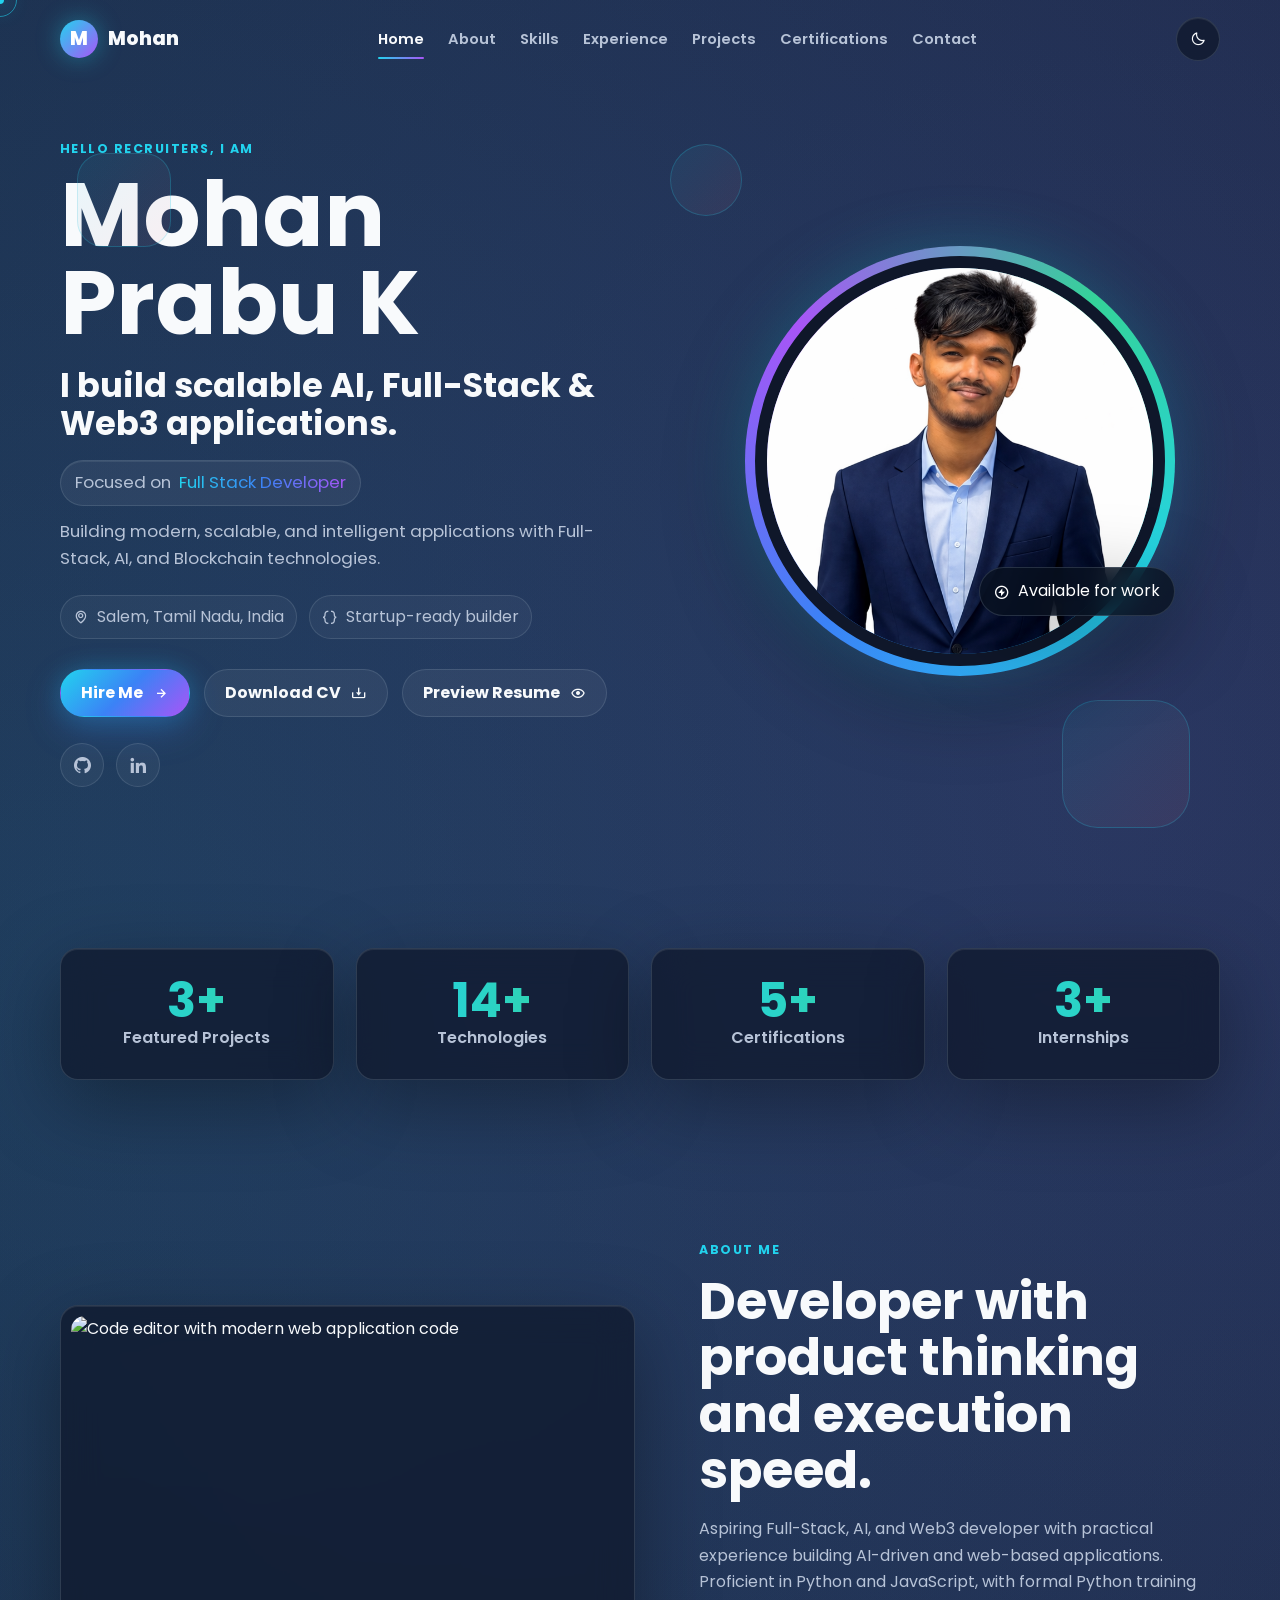
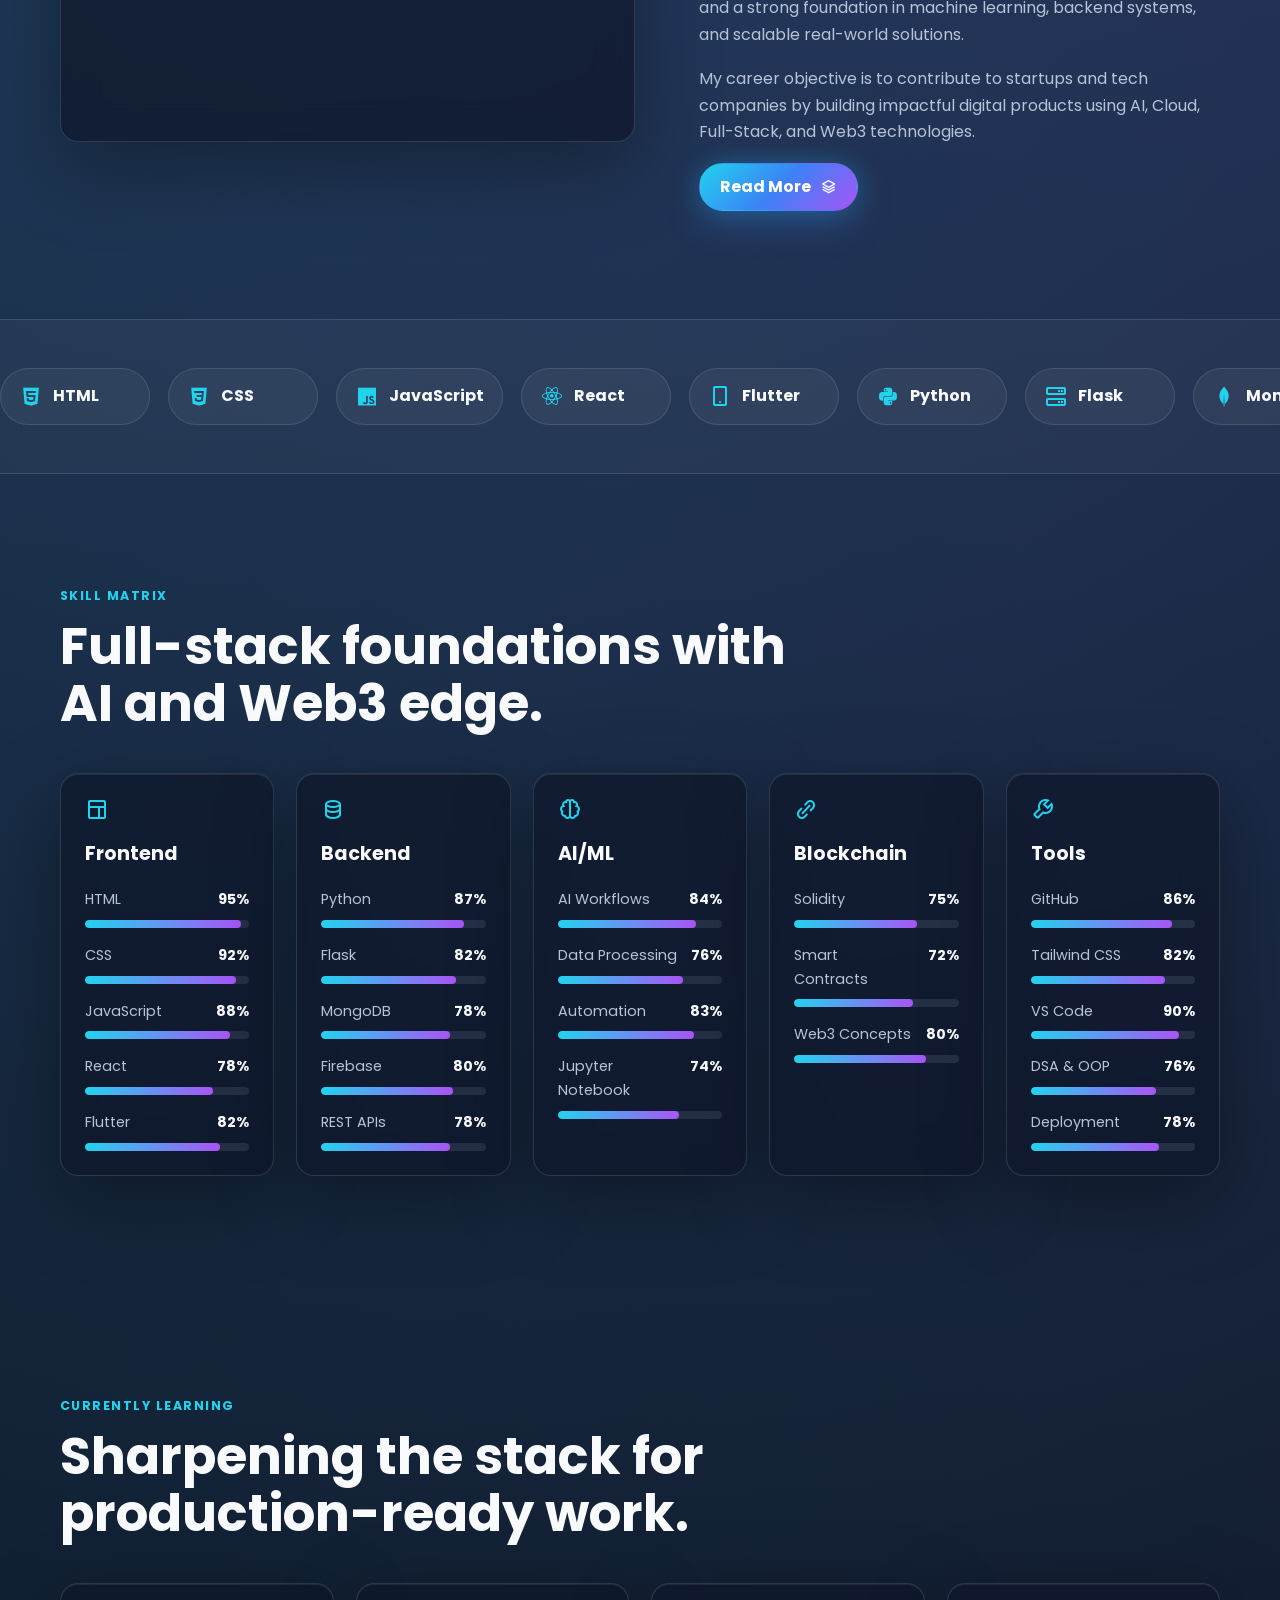
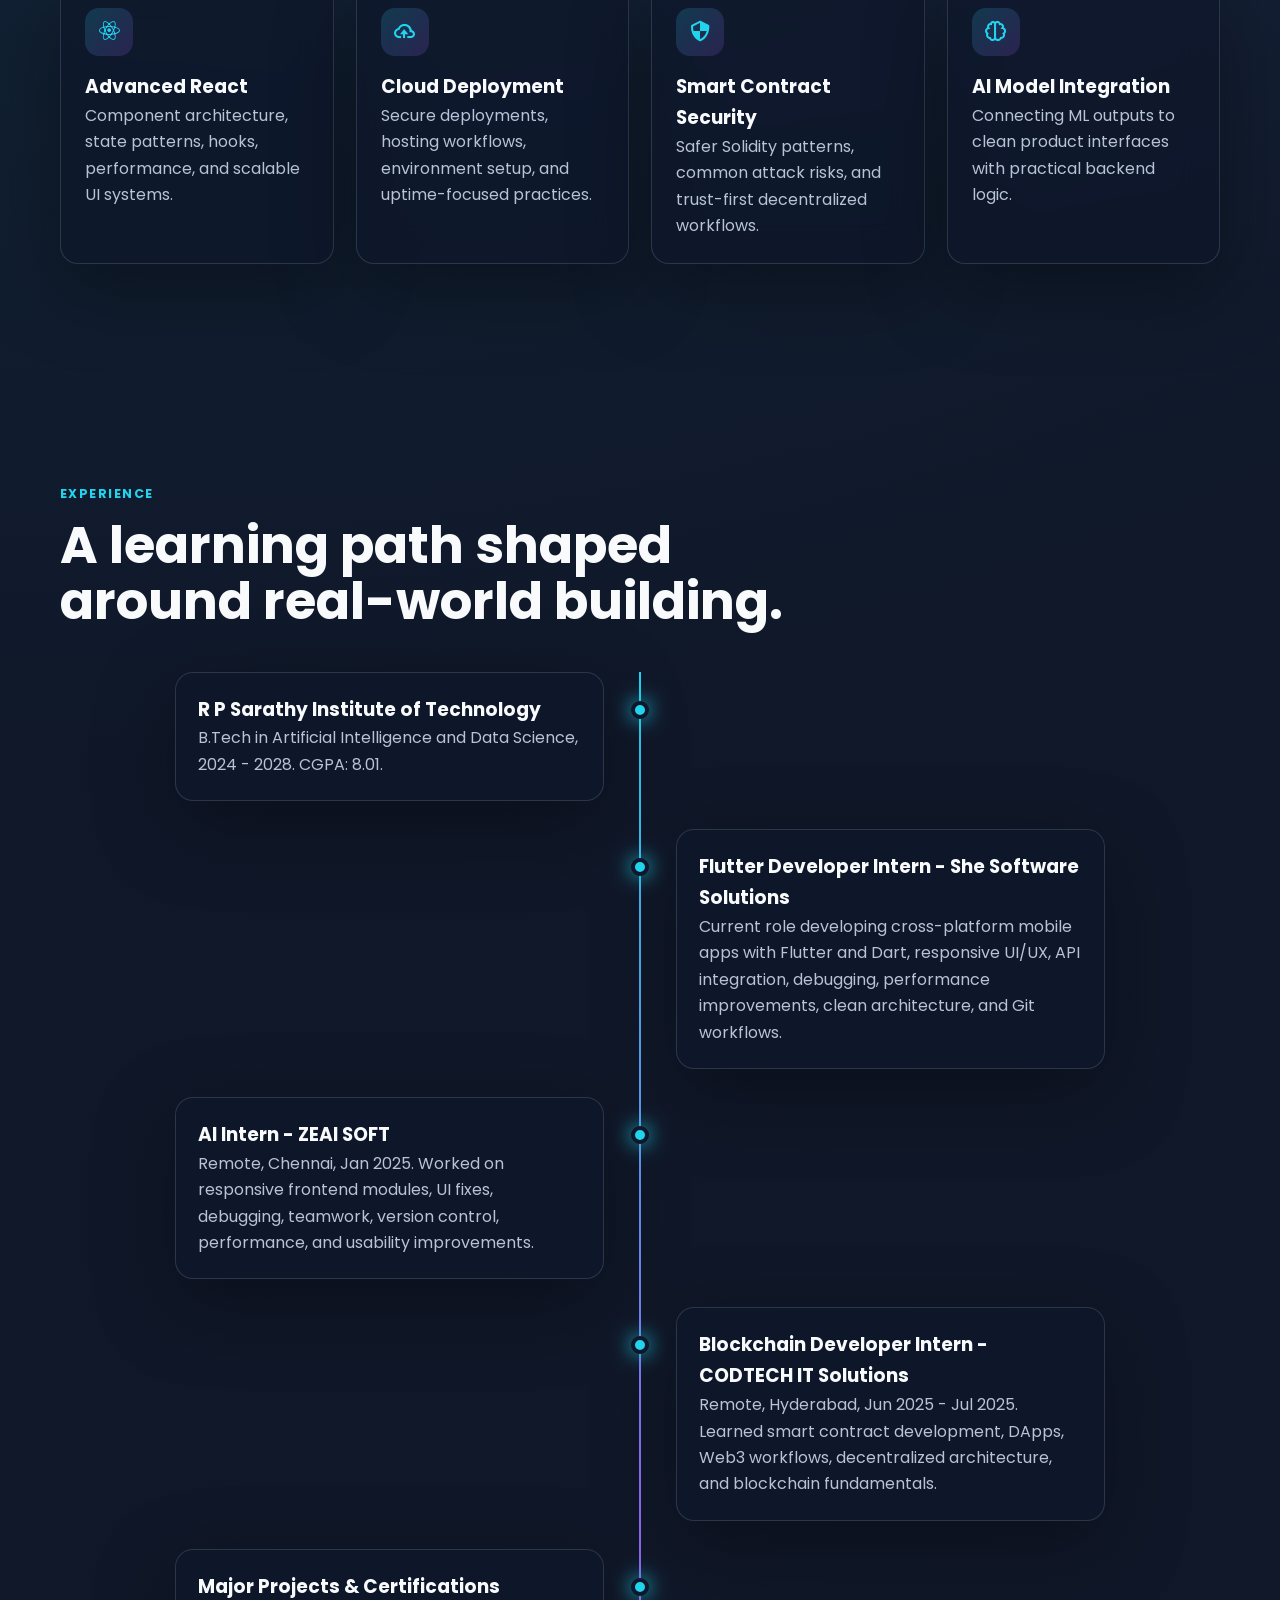
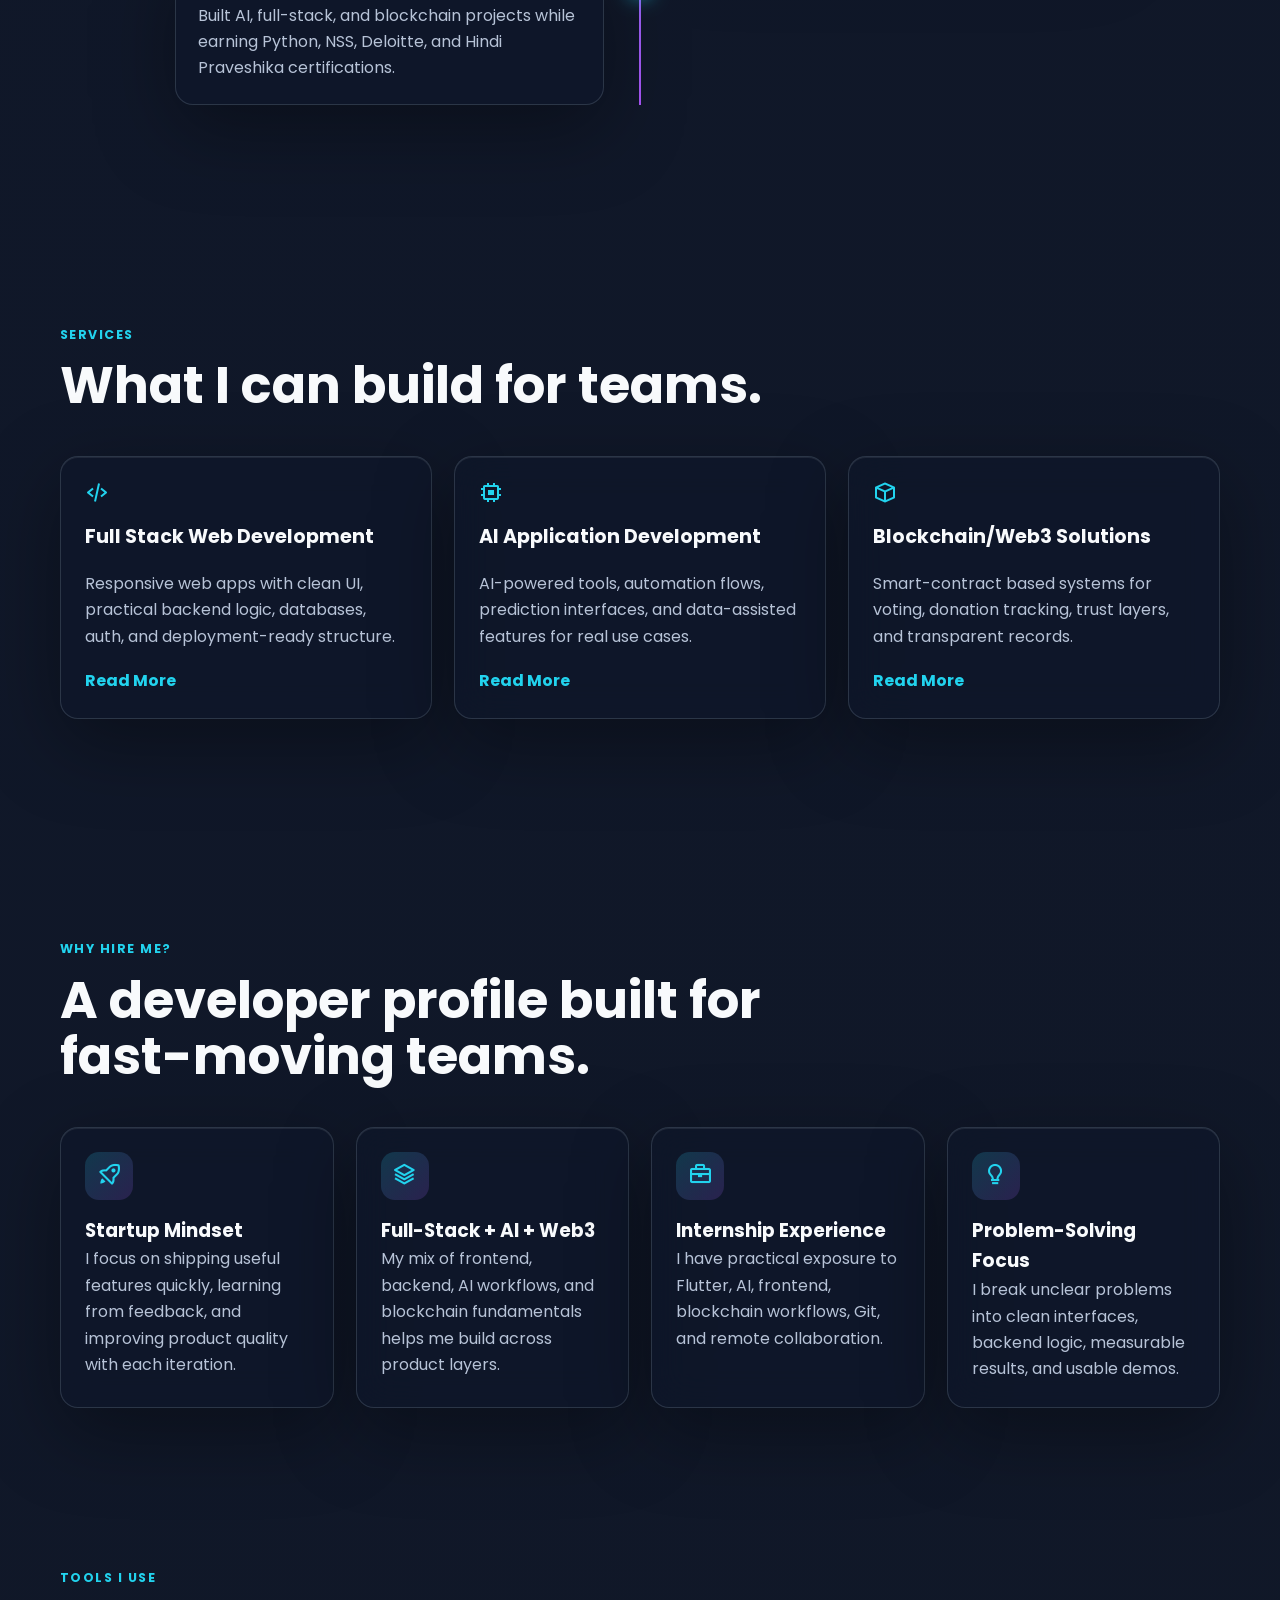
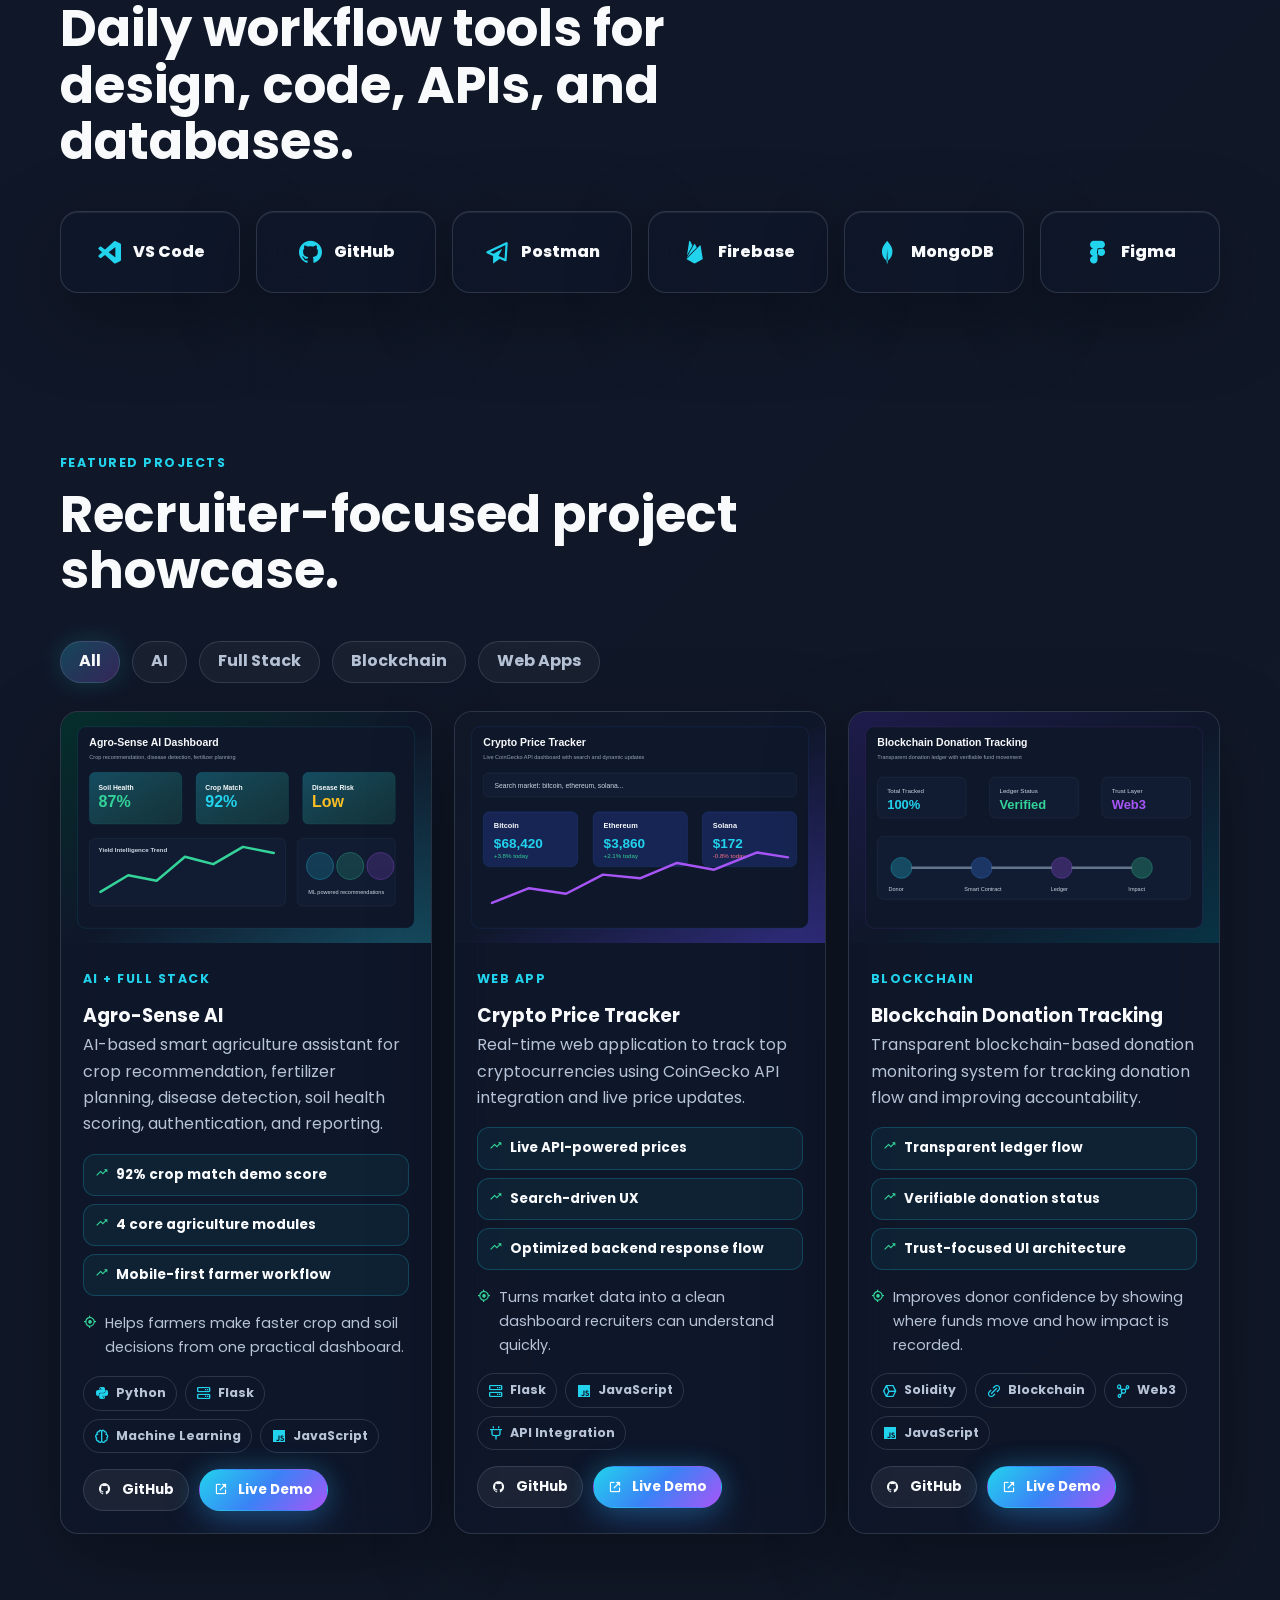
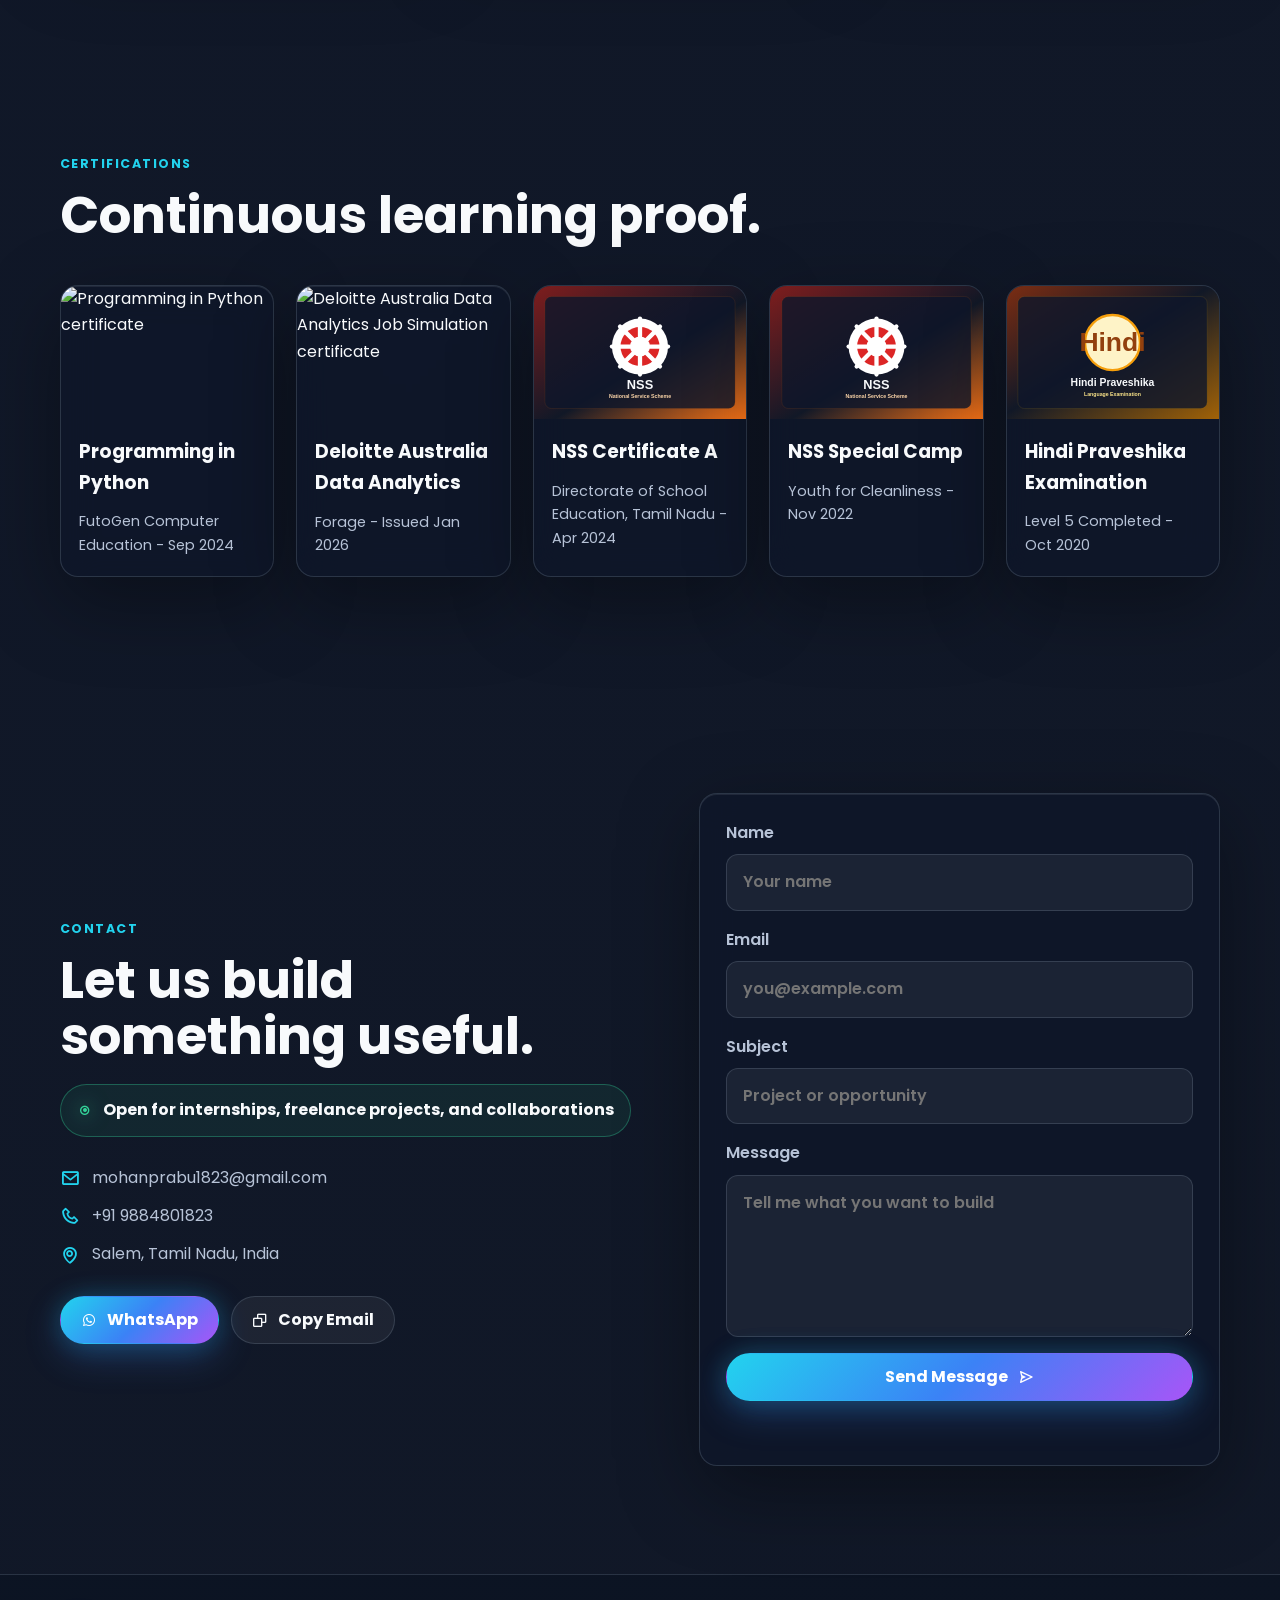
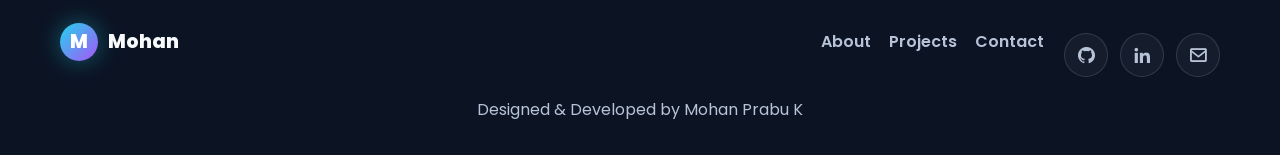
==== index.html @ 88aed7d5 "Initial commit" ====
﻿<!DOCTYPE html>
<html lang="en">
<head>
  <meta charset="UTF-8">
  <meta name="viewport" content="width=device-width, initial-scale=1.0">
  <meta name="description" content="Premium developer portfolio of Mohan Prabu K, a Full Stack, AI, Web3, Cloud and Blockchain developer from Salem, Tamil Nadu, India.">
  <meta name="keywords" content="Mohan Prabu K, Full Stack Developer, AI Developer, Web3 Developer, Blockchain Developer, Portfolio">
  <meta name="author" content="Mohan Prabu K">
  <meta name="theme-color" content="#0f172a">
  <meta property="og:title" content="Mohan Prabu K - Developer Portfolio">
  <meta property="og:description" content="Recruiter-ready portfolio showcasing full-stack, AI, Web3 and cloud projects.">
  <meta property="og:type" content="website">
  <meta property="og:image" content="https://images.unsplash.com/photo-1517694712202-14dd9538aa97?auto=format&fit=crop&w=1200&q=80">
  <title>Mohan Prabu K | Full Stack, AI & Web3 Developer</title>

  <link rel="preconnect" href="https://fonts.googleapis.com">
  <link rel="preconnect" href="https://fonts.gstatic.com" crossorigin>
  <link href="https://fonts.googleapis.com/css2?family=Poppins:wght@300;400;500;600;700;800&display=swap" rel="stylesheet">
  <link href="https://unpkg.com/boxicons@2.1.4/css/boxicons.min.css" rel="stylesheet">
  <link rel="stylesheet" href="style.css">
</head>
<body>
  <div class="scroll-progress" id="scrollProgress"></div>
  <div class="cursor-dot" aria-hidden="true"></div>
  <div class="cursor-ring" aria-hidden="true"></div>

  <div class="loader" id="loader" role="status" aria-live="polite">
    <div class="loader__orb">
      <span>MP</span>
    </div>
    <p class="loader__name">Mohan Prabu K</p>
    <div class="loader__bar"><span id="loaderBar"></span></div>
    <strong id="loaderPercent">0%</strong>
  </div>

  <div id="particles-js" aria-hidden="true"></div>

  <header class="header" id="header">
    <nav class="nav container" aria-label="Main navigation">
      <a href="#home" class="logo" aria-label="Mohan Prabu K home">
        <span>M</span>Mohan
      </a>
      <div class="nav__menu" id="navMenu">
        <a href="#home" class="nav__link active">Home</a>
        <a href="#about" class="nav__link">About</a>
        <a href="#skills" class="nav__link">Skills</a>
        <a href="#experience" class="nav__link">Experience</a>
        <a href="#projects" class="nav__link">Projects</a>
        <a href="#certifications" class="nav__link">Certifications</a>
        <a href="#contact" class="nav__link">Contact</a>
      </div>
      <div class="nav__actions">
        <button class="icon-btn" id="themeToggle" aria-label="Toggle light mode"><i class="bx bx-moon"></i></button>
        <button class="icon-btn nav__toggle" id="navToggle" aria-label="Open menu"><i class="bx bx-menu-alt-right"></i></button>
      </div>
    </nav>
  </header>

  <main>
    <section class="hero section" id="home">
      <div class="floating-shape shape-one"></div>
      <div class="floating-shape shape-two"></div>
      <div class="floating-shape shape-three"></div>
      <div class="container hero__grid">
        <div class="hero__content reveal-left">
          <span class="eyebrow">Hello recruiters, I am</span>
          <h1>Mohan Prabu K</h1>
          <h2 class="hero__headline">I build scalable AI, Full-Stack & Web3 applications.</h2>
          <p class="hero__role">Focused on <span class="typed-text"></span></p>
          <p>
            Building modern, scalable, and intelligent applications with
            Full-Stack, AI, and Blockchain technologies.
          </p>
          <div class="hero__meta">
            <span><i class="bx bx-map"></i>Salem, Tamil Nadu, India</span>
            <span><i class="bx bx-code-curly"></i>Startup-ready builder</span>
          </div>
          <div class="hero__buttons">
            <a href="#contact" class="btn btn--primary">Hire Me <i class="bx bx-right-arrow-alt"></i></a>
            <button class="btn btn--ghost" id="openDownloadOptions" type="button">Download CV <i class="bx bx-download"></i></button>
            <button class="btn btn--ghost" id="openResumePreview" type="button">Preview Resume <i class="bx bx-show"></i></button>
          </div>
          <div class="socials" aria-label="Social links">
            <a href="https://github.com/MohanPrabu018-K" target="_blank" rel="noreferrer" aria-label="GitHub"><i class="bx bxl-github"></i></a>
            <a href="https://www.linkedin.com/in/mohan-prabu-061739325" target="_blank" rel="noreferrer" aria-label="LinkedIn"><i class="bx bxl-linkedin"></i></a>
          </div>
        </div>
        <div class="hero__visual reveal-right">
          <div class="profile-card" data-tilt data-tilt-max="8">
            <img src="assets/images/mohan-professional-photo.png" alt="Mohan Prabu K professional profile photo" loading="eager">
            <div class="profile-card__badge"><i class="bx bx-bolt-circle"></i> Available for work</div>
          </div>
        </div>
      </div>
    </section>

    <section class="stats section-sm" aria-label="Portfolio statistics">
      <div class="container stats__grid">
        <article class="stat-card" data-tilt><strong data-count="3">0</strong><span>Featured Projects</span></article>
        <article class="stat-card" data-tilt><strong data-count="14">0</strong><span>Technologies</span></article>
        <article class="stat-card" data-tilt><strong data-count="5">0</strong><span>Certifications</span></article>
        <article class="stat-card" data-tilt><strong data-count="3">0</strong><span>Internships</span></article>
      </div>
    </section>

    <section class="about section" id="about">
      <div class="container split">
        <div class="about__image reveal-left">
          <img src="https://images.unsplash.com/photo-1555066931-4365d14bab8c?auto=format&fit=crop&w=900&q=80" alt="Code editor with modern web application code" loading="lazy">
        </div>
        <div class="section-copy reveal-right">
          <span class="eyebrow">About Me</span>
          <h2 class="section-title">Developer with product thinking and execution speed.</h2>
          <p>
            Aspiring Full-Stack, AI, and Web3 developer with practical experience
            building AI-driven and web-based applications. Proficient in Python and
            JavaScript, with formal Python training and a strong foundation in machine
            learning, backend systems, and scalable real-world solutions.
          </p>
          <p>
            My career objective is to contribute to startups and tech companies by
            building impactful digital products using AI, Cloud, Full-Stack, and Web3
            technologies.
          </p>
          <a href="#projects" class="btn btn--primary">Read More <i class="bx bx-layer"></i></a>
        </div>
      </div>
    </section>

    <section class="marquee section-sm" aria-label="Technology stack">
      <div class="marquee__track">
        <span><i class="bx bxl-html5"></i>HTML</span>
        <span><i class="bx bxl-css3"></i>CSS</span>
        <span><i class="bx bxl-javascript"></i>JavaScript</span>
        <span><i class="bx bxl-react"></i>React</span>
        <span><i class="bx bx-mobile-alt"></i>Flutter</span>
        <span><i class="bx bxl-python"></i>Python</span>
        <span><i class="bx bx-server"></i>Flask</span>
        <span><i class="bx bxl-mongodb"></i>MongoDB</span>
        <span><i class="bx bxl-firebase"></i>Firebase</span>
        <span><i class="bx bx-cube-alt"></i>Solidity</span>
        <span><i class="bx bx-data"></i>SQL</span>
        <span><i class="bx bxl-git"></i>Git</span>
        <span><i class="bx bxl-github"></i>GitHub</span>
      </div>
    </section>

    <section class="skills section" id="skills">
      <div class="container">
        <div class="section-head reveal-up">
          <span class="eyebrow">Skill Matrix</span>
          <h2 class="section-title">Full-stack foundations with AI and Web3 edge.</h2>
        </div>
        <div class="skills__grid">
          <article class="skill-card reveal-up" data-tilt>
            <i class="bx bx-layout"></i><h3>Frontend</h3>
            <div class="skill"><span>HTML</span><b>95%</b><div><em data-width="95"></em></div></div>
            <div class="skill"><span>CSS</span><b>92%</b><div><em data-width="92"></em></div></div>
            <div class="skill"><span>JavaScript</span><b>88%</b><div><em data-width="88"></em></div></div>
            <div class="skill"><span>React</span><b>78%</b><div><em data-width="78"></em></div></div>
            <div class="skill"><span>Flutter</span><b>82%</b><div><em data-width="82"></em></div></div>
          </article>
          <article class="skill-card reveal-up" data-tilt>
            <i class="bx bx-data"></i><h3>Backend</h3>
            <div class="skill"><span>Python</span><b>87%</b><div><em data-width="87"></em></div></div>
            <div class="skill"><span>Flask</span><b>82%</b><div><em data-width="82"></em></div></div>
            <div class="skill"><span>MongoDB</span><b>78%</b><div><em data-width="78"></em></div></div>
            <div class="skill"><span>Firebase</span><b>80%</b><div><em data-width="80"></em></div></div>
            <div class="skill"><span>REST APIs</span><b>78%</b><div><em data-width="78"></em></div></div>
          </article>
          <article class="skill-card reveal-up" data-tilt>
            <i class="bx bx-brain"></i><h3>AI/ML</h3>
            <div class="skill"><span>AI Workflows</span><b>84%</b><div><em data-width="84"></em></div></div>
            <div class="skill"><span>Data Processing</span><b>76%</b><div><em data-width="76"></em></div></div>
            <div class="skill"><span>Automation</span><b>83%</b><div><em data-width="83"></em></div></div>
            <div class="skill"><span>Jupyter Notebook</span><b>74%</b><div><em data-width="74"></em></div></div>
          </article>
          <article class="skill-card reveal-up" data-tilt>
            <i class="bx bx-link-alt"></i><h3>Blockchain</h3>
            <div class="skill"><span>Solidity</span><b>75%</b><div><em data-width="75"></em></div></div>
            <div class="skill"><span>Smart Contracts</span><b>72%</b><div><em data-width="72"></em></div></div>
            <div class="skill"><span>Web3 Concepts</span><b>80%</b><div><em data-width="80"></em></div></div>
          </article>
          <article class="skill-card reveal-up" data-tilt>
            <i class="bx bx-wrench"></i><h3>Tools</h3>
            <div class="skill"><span>GitHub</span><b>86%</b><div><em data-width="86"></em></div></div>
            <div class="skill"><span>Tailwind CSS</span><b>82%</b><div><em data-width="82"></em></div></div>
            <div class="skill"><span>VS Code</span><b>90%</b><div><em data-width="90"></em></div></div>
            <div class="skill"><span>DSA & OOP</span><b>76%</b><div><em data-width="76"></em></div></div>
            <div class="skill"><span>Deployment</span><b>78%</b><div><em data-width="78"></em></div></div>
          </article>
        </div>
      </div>
    </section>

    <section class="learning section">
      <div class="container">
        <div class="section-head reveal-up">
          <span class="eyebrow">Currently Learning</span>
          <h2 class="section-title">Sharpening the stack for production-ready work.</h2>
        </div>
        <div class="cards-grid four">
          <article class="focus-card reveal-up" data-tilt><i class="bx bxl-react"></i><h3>Advanced React</h3><p>Component architecture, state patterns, hooks, performance, and scalable UI systems.</p></article>
          <article class="focus-card reveal-up" data-tilt><i class="bx bx-cloud-upload"></i><h3>Cloud Deployment</h3><p>Secure deployments, hosting workflows, environment setup, and uptime-focused practices.</p></article>
          <article class="focus-card reveal-up" data-tilt><i class="bx bx-shield-quarter"></i><h3>Smart Contract Security</h3><p>Safer Solidity patterns, common attack risks, and trust-first decentralized workflows.</p></article>
          <article class="focus-card reveal-up" data-tilt><i class="bx bx-brain"></i><h3>AI Model Integration</h3><p>Connecting ML outputs to clean product interfaces with practical backend logic.</p></article>
        </div>
      </div>
    </section>

    <section class="timeline section" id="experience">
      <div class="container">
        <div class="section-head reveal-up">
          <span class="eyebrow">Experience</span>
          <h2 class="section-title">A learning path shaped around real-world building.</h2>
        </div>
        <div class="timeline__list">
          <article class="timeline__item reveal-left"><span></span><h3>R P Sarathy Institute of Technology</h3><p>B.Tech in Artificial Intelligence and Data Science, 2024 - 2028. CGPA: 8.01.</p></article>
          <article class="timeline__item reveal-right"><span></span><h3>Flutter Developer Intern - She Software Solutions</h3><p>Current role developing cross-platform mobile apps with Flutter and Dart, responsive UI/UX, API integration, debugging, performance improvements, clean architecture, and Git workflows.</p></article>
          <article class="timeline__item reveal-left"><span></span><h3>AI Intern - ZEAI SOFT</h3><p>Remote, Chennai, Jan 2025. Worked on responsive frontend modules, UI fixes, debugging, teamwork, version control, performance, and usability improvements.</p></article>
          <article class="timeline__item reveal-right"><span></span><h3>Blockchain Developer Intern - CODTECH IT Solutions</h3><p>Remote, Hyderabad, Jun 2025 - Jul 2025. Learned smart contract development, DApps, Web3 workflows, decentralized architecture, and blockchain fundamentals.</p></article>
          <article class="timeline__item reveal-left"><span></span><h3>Major Projects & Certifications</h3><p>Built AI, full-stack, and blockchain projects while earning Python, NSS, Deloitte, and Hindi Praveshika certifications.</p></article>
        </div>
      </div>
    </section>

    <section class="services section">
      <div class="container">
        <div class="section-head reveal-up">
          <span class="eyebrow">Services</span>
          <h2 class="section-title">What I can build for teams.</h2>
        </div>
        <div class="cards-grid three">
          <article class="service-card reveal-up" data-tilt><i class="bx bx-code-alt"></i><h3>Full Stack Web Development</h3><p>Responsive web apps with clean UI, practical backend logic, databases, auth, and deployment-ready structure.</p><a href="#contact">Read More</a></article>
          <article class="service-card reveal-up" data-tilt><i class="bx bx-chip"></i><h3>AI Application Development</h3><p>AI-powered tools, automation flows, prediction interfaces, and data-assisted features for real use cases.</p><a href="#contact">Read More</a></article>
          <article class="service-card reveal-up" data-tilt><i class="bx bx-cube"></i><h3>Blockchain/Web3 Solutions</h3><p>Smart-contract based systems for voting, donation tracking, trust layers, and transparent records.</p><a href="#contact">Read More</a></article>
        </div>
      </div>
    </section>

    <section class="why-hire section">
      <div class="container">
        <div class="section-head reveal-up">
          <span class="eyebrow">Why Hire Me?</span>
          <h2 class="section-title">A developer profile built for fast-moving teams.</h2>
        </div>
        <div class="hire-grid">
          <article class="hire-card reveal-up" data-tilt><i class="bx bx-rocket"></i><h3>Startup Mindset</h3><p>I focus on shipping useful features quickly, learning from feedback, and improving product quality with each iteration.</p></article>
          <article class="hire-card reveal-up" data-tilt><i class="bx bx-layer"></i><h3>Full-Stack + AI + Web3</h3><p>My mix of frontend, backend, AI workflows, and blockchain fundamentals helps me build across product layers.</p></article>
          <article class="hire-card reveal-up" data-tilt><i class="bx bx-briefcase"></i><h3>Internship Experience</h3><p>I have practical exposure to Flutter, AI, frontend, blockchain workflows, Git, and remote collaboration.</p></article>
          <article class="hire-card reveal-up" data-tilt><i class="bx bx-bulb"></i><h3>Problem-Solving Focus</h3><p>I break unclear problems into clean interfaces, backend logic, measurable results, and usable demos.</p></article>
        </div>
      </div>
    </section>

    <section class="tools section-sm">
      <div class="container">
        <div class="section-head reveal-up">
          <span class="eyebrow">Tools I Use</span>
          <h2 class="section-title">Daily workflow tools for design, code, APIs, and databases.</h2>
        </div>
        <div class="tools-grid">
          <article class="tool-pill reveal-up"><i class="bx bxl-visual-studio"></i><span>VS Code</span></article>
          <article class="tool-pill reveal-up"><i class="bx bxl-github"></i><span>GitHub</span></article>
          <article class="tool-pill reveal-up"><i class="bx bx-paper-plane"></i><span>Postman</span></article>
          <article class="tool-pill reveal-up"><i class="bx bxl-firebase"></i><span>Firebase</span></article>
          <article class="tool-pill reveal-up"><i class="bx bxl-mongodb"></i><span>MongoDB</span></article>
          <article class="tool-pill reveal-up"><i class="bx bxl-figma"></i><span>Figma</span></article>
        </div>
      </div>
    </section>

    <section class="projects section" id="projects">
      <div class="container">
        <div class="section-head reveal-up">
          <span class="eyebrow">Featured Projects</span>
          <h2 class="section-title">Recruiter-focused project showcase.</h2>
        </div>
        <div class="filter-bar reveal-up" role="tablist" aria-label="Project filters">
          <button class="filter-btn active" data-filter="all">All</button>
          <button class="filter-btn" data-filter="ai">AI</button>
          <button class="filter-btn" data-filter="fullstack">Full Stack</button>
          <button class="filter-btn" data-filter="blockchain">Blockchain</button>
          <button class="filter-btn" data-filter="webapp">Web Apps</button>
        </div>
        <div class="projects__grid" id="projectGrid"></div>
      </div>
    </section>

    <section class="certifications section" id="certifications">
      <div class="container">
        <div class="section-head reveal-up">
          <span class="eyebrow">Certifications</span>
          <h2 class="section-title">Continuous learning proof.</h2>
        </div>
        <div class="cards-grid certificates">
          <article class="cert-card reveal-up"><img src="https://images.unsplash.com/photo-1434030216411-0b793f4b4173?auto=format&fit=crop&w=700&q=80" alt="Programming in Python certificate" loading="lazy"><h3>Programming in Python</h3><p>FutoGen Computer Education - Sep 2024</p></article>
          <article class="cert-card reveal-up"><img src="https://images.unsplash.com/photo-1516321318423-f06f85e504b3?auto=format&fit=crop&w=700&q=80" alt="Deloitte Australia Data Analytics Job Simulation certificate" loading="lazy"><h3>Deloitte Australia Data Analytics</h3><p>Forage - Issued Jan 2026</p></article>
          <article class="cert-card reveal-up"><img src="assets/images/nss-logo.svg" alt="NSS logo for Certificate A" loading="lazy"><h3>NSS Certificate A</h3><p>Directorate of School Education, Tamil Nadu - Apr 2024</p></article>
          <article class="cert-card reveal-up"><img src="assets/images/nss-logo.svg" alt="NSS logo for Special Camp certificate" loading="lazy"><h3>NSS Special Camp</h3><p>Youth for Cleanliness - Nov 2022</p></article>
          <article class="cert-card reveal-up"><img src="assets/images/hindi-exam-logo.svg" alt="Hindi Praveshika examination logo" loading="lazy"><h3>Hindi Praveshika Examination</h3><p>Level 5 Completed - Oct 2020</p></article>
        </div>
      </div>
    </section>

    <section class="contact section" id="contact">
      <div class="container split">
        <div class="section-copy reveal-left">
          <span class="eyebrow">Contact</span>
          <h2 class="section-title">Let us build something useful.</h2>
          <div class="availability"><i class="bx bx-radio-circle-marked"></i>Open for internships, freelance projects, and collaborations</div>
          <div class="contact-list">
            <a href="mailto:mohanprabu1823@gmail.com"><i class="bx bx-envelope"></i>mohanprabu1823@gmail.com</a>
            <a href="tel:+919884801823"><i class="bx bx-phone"></i>+91 9884801823</a>
            <span><i class="bx bx-map"></i>Salem, Tamil Nadu, India</span>
          </div>
          <div class="contact-actions">
            <a href="https://wa.me/919884801823" target="_blank" rel="noreferrer" class="btn btn--primary"><i class="bx bxl-whatsapp"></i>WhatsApp</a>
            <button class="btn btn--ghost" id="copyEmail"><i class="bx bx-copy"></i>Copy Email</button>
          </div>
        </div>
        <form class="contact-form reveal-right" id="contactForm" novalidate>
          <label><span>Name</span><input type="text" name="name" placeholder="Your name" required minlength="2"></label>
          <label><span>Email</span><input type="email" name="email" placeholder="you@example.com" required></label>
          <label><span>Subject</span><input type="text" name="subject" placeholder="Project or opportunity" required minlength="4"></label>
          <label><span>Message</span><textarea name="message" rows="5" placeholder="Tell me what you want to build" required minlength="12"></textarea></label>
          <button type="submit" class="btn btn--primary">Send Message <i class="bx bx-send"></i></button>
          <p class="form-status" id="formStatus" aria-live="polite"></p>
        </form>
      </div>
    </section>
  </main>

  <footer class="footer">
    <div class="container footer__grid">
      <a href="#home" class="logo"><span>M</span>Mohan</a>
      <div class="footer__links">
        <a href="#about">About</a>
        <a href="#projects">Projects</a>
        <a href="#contact">Contact</a>
      </div>
      <div class="socials">
        <a href="https://github.com/MohanPrabu018-K" target="_blank" rel="noreferrer" aria-label="GitHub"><i class="bx bxl-github"></i></a>
        <a href="https://www.linkedin.com/in/mohan-prabu-061739325" target="_blank" rel="noreferrer" aria-label="LinkedIn"><i class="bx bxl-linkedin"></i></a>
        <a href="mailto:mohanprabu1823@gmail.com" aria-label="Email"><i class="bx bx-envelope"></i></a>
      </div>
      <p>Designed &amp; Developed by Mohan Prabu K</p>
    </div>
  </footer>

  <button class="back-to-top" id="backToTop" aria-label="Back to top"><i class="bx bx-chevron-up"></i></button>

  <div class="modal" id="projectModal" aria-hidden="true" role="dialog" aria-modal="true" aria-labelledby="modalTitle">
    <div class="modal__backdrop" data-close-modal></div>
    <article class="modal__content">
      <button class="modal__close" data-close-modal aria-label="Close project details"><i class="bx bx-x"></i></button>
      <img id="modalImage" src="" alt="" loading="lazy">
      <div class="modal__body">
        <span class="eyebrow" id="modalCategory"></span>
        <h2 id="modalTitle"></h2>
        <p id="modalDescription"></p>
        <h3>Key Features</h3>
        <ul id="modalFeatures"></ul>
        <h3>Challenges Solved</h3>
        <p id="modalChallenges"></p>
        <h3>Metrics & Achievements</h3>
        <ul id="modalMetrics"></ul>
        <h3>Real-World Impact</h3>
        <p id="modalImpact"></p>
        <div class="tag-list" id="modalTags"></div>
        <div class="modal__actions">
          <a href="#" id="modalGithub" class="btn btn--ghost" target="_blank" rel="noreferrer"><i class="bx bxl-github"></i>GitHub</a>
          <a href="#" id="modalDemo" class="btn btn--primary" target="_blank" rel="noreferrer"><i class="bx bx-link-external"></i>Live Demo</a>
        </div>
      </div>
    </article>
  </div>

  <div class="modal" id="resumeModal" aria-hidden="true" role="dialog" aria-modal="true" aria-labelledby="resumeTitle">
    <div class="modal__backdrop" data-close-resume></div>
    <article class="modal__content resume-preview">
      <button class="modal__close" data-close-resume aria-label="Close resume preview"><i class="bx bx-x"></i></button>
      <div class="modal__body">
        <span class="eyebrow">Resume Preview</span>
        <h2 id="resumeTitle">Mohan Prabu K</h2>
        <p>Full-Stack, AI, Web3, Cloud & Blockchain Developer based in Salem, Tamil Nadu, India.</p>
        <div class="resume-preview__grid">
          <article><strong>Education</strong><span>B.Tech AI & DS, R P Sarathy Institute of Technology, CGPA 8.01</span></article>
          <article><strong>Experience</strong><span>Flutter Developer Intern, AI Intern, Blockchain Developer Intern</span></article>
          <article><strong>Core Skills</strong><span>Python, JavaScript, Flask, React, Flutter, Firebase, MongoDB, Solidity</span></article>
          <article><strong>Projects</strong><span>Agro-Sense AI, Crypto Price Tracker, Blockchain Donation Tracking</span></article>
        </div>
        <div class="modal__actions">
          <button class="btn btn--primary" type="button" data-open-download><i class="bx bx-download"></i>Download CV</button>
          <a href="mailto:mohanprabu1823@gmail.com" class="btn btn--ghost"><i class="bx bx-envelope"></i>Email Me</a>
        </div>
      </div>
    </article>
  </div>


  <div class="modal" id="downloadModal" aria-hidden="true" role="dialog" aria-modal="true" aria-labelledby="downloadTitle">
    <div class="modal__backdrop" data-close-download></div>
    <article class="modal__content download-options">
      <button class="modal__close" data-close-download aria-label="Close download options"><i class="bx bx-x"></i></button>
      <div class="modal__body">
        <span class="eyebrow">Choose Format</span>
        <h2 id="downloadTitle">Download Mohan Prabu K Resume</h2>
        <p>Select the format that works best for your hiring workflow.</p>
        <div class="download-options__grid">
          <a href="assets/resume/Mohan-Prabu-K-Resume.pdf" class="download-card" download>
            <i class="bx bxs-file-pdf"></i>
            <strong>Download PDF</strong>
            <span>Best for HR sharing, previewing, and official submissions.</span>
          </a>
          <a href="assets/resume/Mohan-Prabu-K-Resume.docx" class="download-card" download>
            <i class="bx bxs-file-doc"></i>
            <strong>Download DOCX</strong>
            <span>Best when editable document format is preferred.</span>
          </a>
        </div>
      </div>
    </article>
  </div>
  <script src="https://cdn.jsdelivr.net/npm/typed.js@2.1.0/dist/typed.umd.js"></script>
  <script src="https://unpkg.com/scrollreveal"></script>
  <script src="https://cdnjs.cloudflare.com/ajax/libs/vanilla-tilt/1.8.1/vanilla-tilt.min.js"></script>
  <script src="https://cdn.jsdelivr.net/npm/particles.js@2.0.0/particles.min.js"></script>
  <script src="script.js"></script>
</body>
</html>
---- style.css ----
:root {
  --bg: #0f172a;
  --bg-soft: #111c33;
  --panel: rgba(15, 23, 42, 0.72);
  --panel-strong: rgba(17, 28, 51, 0.9);
  --text: #f8fafc;
  --muted: #b7c3d7;
  --cyan: #22d3ee;
  --blue: #3b82f6;
  --purple: #a855f7;
  --green: #34d399;
  --rose: #fb7185;
  --line: rgba(148, 163, 184, 0.22);
  --shadow: 0 24px 80px rgba(0, 0, 0, 0.35);
  --radius: 8px;
  --radius-lg: 18px;
  --container: min(1160px, calc(100% - 40px));
}

* {
  box-sizing: border-box;
  margin: 0;
  padding: 0;
}

html {
  scroll-behavior: smooth;
  scroll-padding-top: 92px;
}

body {
  min-height: 100vh;
  background:
    radial-gradient(circle at 8% 10%, rgba(34, 211, 238, 0.18), transparent 34%),
    radial-gradient(circle at 88% 8%, rgba(168, 85, 247, 0.18), transparent 30%),
    linear-gradient(135deg, #0f172a 0%, #111827 48%, #10172a 100%);
  background-size: 100% 100%, 100% 100%, 220% 220%;
  color: var(--text);
  font-family: "Poppins", sans-serif;
  line-height: 1.65;
  overflow-x: hidden;
  animation: gradientDrift 16s ease-in-out infinite;
}

body.light {
  --bg: #edf4ff;
  --bg-soft: #ffffff;
  --panel: rgba(255, 255, 255, 0.72);
  --panel-strong: rgba(255, 255, 255, 0.94);
  --text: #0f172a;
  --muted: #475569;
  --line: rgba(15, 23, 42, 0.14);
  background:
    radial-gradient(circle at 10% 12%, rgba(34, 211, 238, 0.24), transparent 32%),
    radial-gradient(circle at 86% 10%, rgba(168, 85, 247, 0.2), transparent 30%),
    linear-gradient(135deg, #edf4ff 0%, #ffffff 52%, #eef2ff 100%);
}

img {
  display: block;
  width: 100%;
}

a {
  color: inherit;
  text-decoration: none;
}

button,
input,
textarea {
  font: inherit;
}

button {
  cursor: pointer;
}

::selection {
  background: rgba(34, 211, 238, 0.35);
}

::-webkit-scrollbar {
  width: 10px;
}

::-webkit-scrollbar-track {
  background: #08111f;
}

::-webkit-scrollbar-thumb {
  background: linear-gradient(var(--cyan), var(--purple));
  border-radius: 999px;
}

.container {
  width: var(--container);
  margin-inline: auto;
}

.section {
  padding: 108px 0;
  position: relative;
}

.section-sm {
  padding: 48px 0;
}

.section-head {
  max-width: 760px;
  margin-bottom: 42px;
}

.section-head.center {
  margin-inline: auto;
  text-align: center;
}

.eyebrow {
  display: inline-flex;
  align-items: center;
  gap: 8px;
  color: var(--cyan);
  font-size: 0.78rem;
  font-weight: 700;
  letter-spacing: 0.12em;
  margin-bottom: 12px;
  text-transform: uppercase;
}

.section-title {
  color: var(--text);
  font-size: clamp(2rem, 4vw, 3.25rem);
  line-height: 1.1;
  letter-spacing: 0;
}

.section-copy p {
  color: var(--muted);
  margin: 18px 0;
}

.scroll-progress {
  position: fixed;
  top: 0;
  left: 0;
  z-index: 9999;
  width: 0%;
  height: 4px;
  background: linear-gradient(90deg, var(--cyan), var(--blue), var(--purple));
  box-shadow: 0 0 18px rgba(34, 211, 238, 0.75);
}

.cursor-dot,
.cursor-ring {
  position: fixed;
  z-index: 9998;
  pointer-events: none;
  translate: -50% -50%;
  border-radius: 50%;
}

.cursor-dot {
  width: 8px;
  height: 8px;
  background: var(--cyan);
  box-shadow: 0 0 22px var(--cyan);
}

.cursor-ring {
  width: 34px;
  height: 34px;
  border: 1px solid rgba(34, 211, 238, 0.55);
  transition: width 0.2s, height 0.2s, border-color 0.2s;
}

.mouse-trail {
  position: fixed;
  z-index: 9997;
  width: 10px;
  height: 10px;
  pointer-events: none;
  border-radius: 50%;
  background: radial-gradient(circle, rgba(34, 211, 238, 0.65), transparent 68%);
  filter: blur(1px);
  opacity: 0;
  transform: translate(-50%, -50%) scale(0.6);
  transition: opacity 0.22s ease, transform 0.22s ease;
}

.loader {
  position: fixed;
  inset: 0;
  z-index: 10000;
  display: grid;
  place-content: center;
  gap: 18px;
  text-align: center;
  background: #08111f;
  transition: opacity 0.7s ease, visibility 0.7s ease;
}

.loader.hide {
  opacity: 0;
  visibility: hidden;
}

.loader__orb {
  width: 112px;
  height: 112px;
  display: grid;
  place-items: center;
  margin-inline: auto;
  border-radius: 50%;
  background: conic-gradient(from 0deg, var(--cyan), var(--blue), var(--purple), var(--cyan));
  filter: drop-shadow(0 0 34px rgba(34, 211, 238, 0.45));
  animation: spin 1.8s linear infinite;
}

.loader__orb span {
  width: 84px;
  height: 84px;
  display: grid;
  place-items: center;
  border-radius: 50%;
  background: #0f172a;
  color: var(--text);
  font-size: 1.6rem;
  font-weight: 800;
}

.loader__name {
  color: var(--muted);
  font-weight: 600;
}

.loader__bar {
  width: min(320px, 76vw);
  height: 8px;
  overflow: hidden;
  border-radius: 999px;
  background: rgba(148, 163, 184, 0.18);
}

.loader__bar span {
  display: block;
  width: 0%;
  height: 100%;
  border-radius: inherit;
  background: linear-gradient(90deg, var(--cyan), var(--purple));
}

#particles-js {
  position: fixed;
  inset: 0;
  z-index: -1;
}

.header {
  position: fixed;
  inset: 0 0 auto 0;
  z-index: 1000;
  transition: background 0.25s, box-shadow 0.25s, border-color 0.25s;
}

.header.scrolled {
  background: rgba(8, 17, 31, 0.72);
  border-bottom: 1px solid var(--line);
  box-shadow: 0 16px 50px rgba(0, 0, 0, 0.25);
  backdrop-filter: blur(18px);
}

.nav {
  min-height: 78px;
  display: flex;
  align-items: center;
  justify-content: space-between;
  gap: 20px;
}

.logo {
  display: inline-flex;
  align-items: center;
  gap: 10px;
  font-size: 1.2rem;
  font-weight: 800;
}

.logo span {
  width: 38px;
  height: 38px;
  display: grid;
  place-items: center;
  border-radius: 50%;
  background: linear-gradient(135deg, var(--cyan), var(--purple));
  color: white;
  box-shadow: 0 0 24px rgba(34, 211, 238, 0.4);
}

.nav__menu,
.nav__actions,
.hero__buttons,
.socials,
.hero__meta,
.contact-actions,
.footer__links {
  display: flex;
  align-items: center;
}

.nav__menu {
  gap: 24px;
}

.nav__link {
  position: relative;
  color: var(--muted);
  font-size: 0.92rem;
  font-weight: 600;
  transition: color 0.25s;
}

.nav__link::after {
  content: "";
  position: absolute;
  left: 0;
  bottom: -8px;
  width: 0;
  height: 2px;
  border-radius: 999px;
  background: linear-gradient(90deg, var(--cyan), var(--purple));
  transition: width 0.25s;
}

.nav__link:hover,
.nav__link.active {
  color: var(--text);
}

.nav__link:hover::after,
.nav__link.active::after {
  width: 100%;
}

.nav__actions {
  gap: 10px;
}

.icon-btn,
.back-to-top,
.modal__close {
  width: 44px;
  height: 44px;
  display: grid;
  place-items: center;
  border: 1px solid var(--line);
  border-radius: 50%;
  background: var(--panel);
  color: var(--text);
  box-shadow: inset 0 1px rgba(255, 255, 255, 0.08);
  transition: transform 0.25s, box-shadow 0.25s, border-color 0.25s;
}

.icon-btn:hover,
.back-to-top:hover,
.modal__close:hover {
  transform: translateY(-2px);
  border-color: rgba(34, 211, 238, 0.7);
  box-shadow: 0 0 24px rgba(34, 211, 238, 0.25);
}

.nav__toggle {
  display: none;
}

.hero {
  min-height: 100vh;
  display: grid;
  align-items: center;
  padding-top: 130px;
}

.hero__grid,
.split {
  display: grid;
  grid-template-columns: minmax(0, 1.05fr) minmax(320px, 0.95fr);
  gap: 64px;
  align-items: center;
}

.hero h1 {
  max-width: 800px;
  font-size: clamp(2.7rem, 7vw, 5.9rem);
  line-height: 0.98;
  letter-spacing: 0;
}

.hero h1 span,
.typed-text {
  background: linear-gradient(90deg, var(--cyan), var(--blue), var(--purple));
  -webkit-background-clip: text;
  background-clip: text;
  color: transparent;
}

.hero h2 {
  min-height: 42px;
  margin: 20px 0 16px;
  color: var(--muted);
  font-size: clamp(1.25rem, 3vw, 2.1rem);
}

.hero__headline {
  max-width: 760px;
  color: var(--text) !important;
  line-height: 1.15;
}

.hero__role {
  display: inline-flex;
  align-items: center;
  gap: 8px;
  min-height: 32px;
  margin: 0 0 12px;
  padding: 8px 14px;
  border: 1px solid var(--line);
  border-radius: 999px;
  background: rgba(255, 255, 255, 0.055);
  color: var(--muted);
  box-shadow: inset 0 1px rgba(255, 255, 255, 0.08);
}

.hero p {
  max-width: 680px;
  color: var(--muted);
  font-size: 1.05rem;
}

.hero__meta {
  flex-wrap: wrap;
  gap: 12px;
  margin-top: 22px;
  color: var(--muted);
}

.hero__meta span {
  display: inline-flex;
  align-items: center;
  gap: 8px;
  padding: 8px 12px;
  border: 1px solid var(--line);
  border-radius: 999px;
  background: rgba(255, 255, 255, 0.04);
}

.hero__buttons {
  gap: 14px;
  flex-wrap: wrap;
  margin-top: 30px;
}

.btn {
  display: inline-flex;
  align-items: center;
  justify-content: center;
  gap: 10px;
  min-height: 48px;
  padding: 0 20px;
  border: 1px solid transparent;
  border-radius: 999px;
  font-weight: 700;
  transition: transform 0.25s, box-shadow 0.25s, border-color 0.25s, background 0.25s;
}

.btn--primary {
  background: linear-gradient(135deg, var(--cyan), var(--blue), var(--purple));
  color: white;
  box-shadow: 0 12px 36px rgba(59, 130, 246, 0.28), 0 0 26px rgba(34, 211, 238, 0.22);
}

.btn--ghost {
  border-color: var(--line);
  background: rgba(255, 255, 255, 0.055);
  color: var(--text);
}

.btn:hover {
  transform: translateY(-3px);
  box-shadow: 0 18px 46px rgba(34, 211, 238, 0.28);
}

.socials {
  gap: 12px;
  margin-top: 26px;
}

.socials a {
  width: 44px;
  height: 44px;
  display: grid;
  place-items: center;
  border: 1px solid var(--line);
  border-radius: 50%;
  background: rgba(255, 255, 255, 0.045);
  color: var(--muted);
  font-size: 1.25rem;
  transition: transform 0.25s, color 0.25s, border-color 0.25s, box-shadow 0.25s;
}

.socials a:hover {
  color: var(--text);
  transform: translateY(-4px) rotate(8deg);
  border-color: rgba(34, 211, 238, 0.7);
  box-shadow: 0 0 24px rgba(34, 211, 238, 0.28);
}

.hero__visual {
  position: relative;
}

.hero__visual::before {
  content: "";
  position: absolute;
  inset: 10% -5% -4% 3%;
  border-radius: 50%;
  background: radial-gradient(circle, rgba(34, 211, 238, 0.4), rgba(168, 85, 247, 0.16), transparent 66%);
  filter: blur(20px);
  animation: pulse 4s ease-in-out infinite;
}

.profile-card {
  position: relative;
  isolation: isolate;
  width: min(430px, 86vw);
  aspect-ratio: 1;
  margin-inline: auto;
  padding: 10px;
  border-radius: 50%;
  background: conic-gradient(from 130deg, var(--cyan), var(--blue), var(--purple), var(--green), var(--cyan));
  box-shadow: 0 0 60px rgba(34, 211, 238, 0.26), var(--shadow);
  animation: float 5s ease-in-out infinite;
}

.profile-card img {
  height: 100%;
  object-fit: cover;
  border: 12px solid #0f172a;
  border-radius: 50%;
}

.profile-card__badge {
  position: absolute;
  right: 0;
  bottom: 14%;
  display: inline-flex;
  align-items: center;
  gap: 8px;
  padding: 10px 14px;
  border: 1px solid var(--line);
  border-radius: 999px;
  background: rgba(8, 17, 31, 0.78);
  color: white;
  box-shadow: var(--shadow);
  backdrop-filter: blur(12px);
}

.floating-shape {
  position: absolute;
  border: 1px solid rgba(34, 211, 238, 0.22);
  border-radius: 28%;
  background: linear-gradient(135deg, rgba(34, 211, 238, 0.08), rgba(251, 113, 133, 0.08));
  animation: float 7s ease-in-out infinite;
}

.shape-one {
  width: 94px;
  height: 94px;
  top: 17%;
  left: 6%;
}

.shape-two {
  width: 128px;
  height: 128px;
  right: 7%;
  bottom: 8%;
  animation-delay: -2s;
}

.shape-three {
  width: 72px;
  height: 72px;
  right: 42%;
  top: 16%;
  border-radius: 50%;
  animation-delay: -4s;
}

.stats__grid,
.skills__grid,
.cards-grid,
.projects__grid,
.certificates {
  display: grid;
  gap: 22px;
}

.stats__grid {
  grid-template-columns: repeat(4, 1fr);
}

.stat-card,
.skill-card,
.service-card,
.project-card,
.cert-card,
.focus-card,
.hire-card,
.tool-pill,
.contact-form,
.about__image {
  border: 1px solid var(--line);
  border-radius: var(--radius-lg);
  background: var(--panel);
  box-shadow: inset 0 1px rgba(255, 255, 255, 0.08), var(--shadow);
  backdrop-filter: blur(18px);
}

.stat-card {
  padding: 28px 20px;
  text-align: center;
  transition: transform 0.25s, border-color 0.25s, box-shadow 0.25s;
}

.stat-card:hover,
.focus-card:hover,
.hire-card:hover,
.tool-pill:hover {
  transform: translateY(-6px);
  border-color: rgba(34, 211, 238, 0.58);
  box-shadow: 0 26px 70px rgba(34, 211, 238, 0.17);
}

.stat-card strong {
  display: block;
  font-size: clamp(2rem, 4vw, 3rem);
  line-height: 1;
  background: linear-gradient(90deg, var(--cyan), var(--green));
  -webkit-background-clip: text;
  background-clip: text;
  color: transparent;
}

.stat-card strong::after {
  content: "+";
}

.stat-card span {
  color: var(--muted);
  font-weight: 600;
}

.about__image {
  overflow: hidden;
  padding: 10px;
}

.about__image img {
  aspect-ratio: 4 / 3;
  object-fit: cover;
  border-radius: 14px;
  transition: transform 0.5s;
}

.about__image:hover img {
  transform: scale(1.06);
}

.marquee {
  overflow: hidden;
  border-block: 1px solid var(--line);
  background: rgba(255, 255, 255, 0.035);
}

.marquee__track {
  display: flex;
  gap: 18px;
  width: max-content;
  animation: marquee 28s linear infinite;
}

.marquee__track:hover {
  animation-play-state: paused;
}

.marquee__track span {
  display: inline-flex;
  align-items: center;
  gap: 10px;
  min-width: 150px;
  padding: 14px 18px;
  border: 1px solid var(--line);
  border-radius: 999px;
  background: rgba(255, 255, 255, 0.05);
  color: var(--text);
  font-weight: 700;
  transition: box-shadow 0.25s, transform 0.25s;
}

.marquee__track span:hover {
  transform: translateY(-3px);
  box-shadow: 0 0 24px rgba(34, 211, 238, 0.22);
}

.marquee__track i,
.skill-card > i,
.service-card > i {
  color: var(--cyan);
  font-size: 1.5rem;
}

.skills__grid {
  grid-template-columns: repeat(5, 1fr);
}

.skill-card,
.service-card {
  padding: 24px;
}

.skill-card h3,
.service-card h3 {
  margin: 10px 0 18px;
  font-size: 1.2rem;
}

.skill {
  display: grid;
  grid-template-columns: 1fr auto;
  gap: 8px 12px;
  margin-top: 16px;
  color: var(--muted);
  font-size: 0.9rem;
}

.skill b {
  color: var(--text);
}

.skill div {
  grid-column: 1 / -1;
  height: 8px;
  overflow: hidden;
  border-radius: 999px;
  background: rgba(148, 163, 184, 0.16);
}

.skill em {
  display: block;
  width: 0;
  height: 100%;
  border-radius: inherit;
  background: linear-gradient(90deg, var(--cyan), var(--purple));
  transition: width 1.2s ease;
}

.timeline__list {
  position: relative;
  display: grid;
  gap: 28px;
  max-width: 930px;
  margin-inline: auto;
}

.timeline__list::before {
  content: "";
  position: absolute;
  top: 0;
  bottom: 0;
  left: 50%;
  width: 2px;
  background: linear-gradient(var(--cyan), var(--purple));
  transform: translateX(-50%);
}

.timeline__item {
  position: relative;
  width: calc(50% - 36px);
  padding: 22px;
  border: 1px solid var(--line);
  border-radius: var(--radius-lg);
  background: var(--panel);
  box-shadow: var(--shadow);
}

.timeline__item:nth-child(even) {
  margin-left: auto;
}

.timeline__item span {
  position: absolute;
  top: 28px;
  width: 18px;
  height: 18px;
  border: 4px solid #0f172a;
  border-radius: 50%;
  background: var(--cyan);
  box-shadow: 0 0 20px var(--cyan);
}

.timeline__item:nth-child(odd) span {
  right: -46px;
}

.timeline__item:nth-child(even) span {
  left: -46px;
}

.timeline__item p,
.service-card p,
.project-card p {
  color: var(--muted);
}

.three {
  grid-template-columns: repeat(3, 1fr);
}

.four {
  grid-template-columns: repeat(4, 1fr);
}

.service-card,
.focus-card,
.hire-card {
  transform-style: preserve-3d;
}

.focus-card,
.hire-card {
  padding: 24px;
}

.focus-card i,
.hire-card i {
  width: 48px;
  height: 48px;
  display: grid;
  place-items: center;
  margin-bottom: 16px;
  border-radius: 14px;
  background: linear-gradient(135deg, rgba(34, 211, 238, 0.18), rgba(168, 85, 247, 0.18));
  color: var(--cyan);
  font-size: 1.55rem;
}

.focus-card p,
.hire-card p {
  color: var(--muted);
}

.hire-grid {
  display: grid;
  grid-template-columns: repeat(4, 1fr);
  gap: 22px;
}

.tools-grid {
  display: grid;
  grid-template-columns: repeat(6, 1fr);
  gap: 16px;
}

.tool-pill {
  display: flex;
  align-items: center;
  justify-content: center;
  gap: 10px;
  min-height: 82px;
  padding: 18px;
  font-weight: 800;
}

.tool-pill i {
  color: var(--cyan);
  font-size: 1.7rem;
}

.service-card a {
  display: inline-flex;
  margin-top: 18px;
  color: var(--cyan);
  font-weight: 700;
}

.filter-bar {
  display: flex;
  flex-wrap: wrap;
  gap: 12px;
  margin-bottom: 28px;
}

.filter-btn {
  min-height: 42px;
  padding: 0 18px;
  border: 1px solid var(--line);
  border-radius: 999px;
  background: rgba(255, 255, 255, 0.04);
  color: var(--muted);
  font-weight: 700;
  transition: background 0.25s, color 0.25s, box-shadow 0.25s;
}

.filter-btn.active,
.filter-btn:hover {
  background: linear-gradient(135deg, rgba(34, 211, 238, 0.25), rgba(168, 85, 247, 0.25));
  color: var(--text);
  box-shadow: 0 0 24px rgba(34, 211, 238, 0.18);
}

.projects__grid {
  grid-template-columns: repeat(3, 1fr);
}

.project-card {
  overflow: hidden;
  transition: transform 0.25s, border-color 0.25s, box-shadow 0.25s;
}

.project-card:hover {
  transform: translateY(-8px);
  border-color: rgba(34, 211, 238, 0.58);
  box-shadow: 0 28px 80px rgba(34, 211, 238, 0.18);
}

.project-card__image {
  position: relative;
  overflow: hidden;
}

.project-card__image img {
  aspect-ratio: 16 / 10;
  object-fit: cover;
  transition: transform 0.45s;
}

.project-card:hover img {
  transform: scale(1.08);
}

.project-card__overlay {
  position: absolute;
  inset: 0;
  display: grid;
  place-items: center;
  background: rgba(8, 17, 31, 0.58);
  opacity: 0;
  transition: opacity 0.25s;
}

.project-card:hover .project-card__overlay {
  opacity: 1;
}

.project-card__body {
  padding: 22px;
}

.metric-list {
  display: grid;
  gap: 8px;
  margin: 16px 0;
}

.metric-list span,
.project-impact {
  display: flex;
  align-items: flex-start;
  gap: 8px;
}

.metric-list span {
  padding: 9px 11px;
  border: 1px solid rgba(34, 211, 238, 0.22);
  border-radius: 12px;
  background: rgba(34, 211, 238, 0.06);
  color: var(--text);
  font-size: 0.84rem;
  font-weight: 700;
}

.metric-list i,
.project-impact i {
  color: var(--green);
  margin-top: 3px;
}

.project-impact {
  color: var(--muted);
  font-size: 0.9rem;
}

.tag-list {
  display: flex;
  flex-wrap: wrap;
  gap: 8px;
  margin: 16px 0;
}

.tag-list span {
  display: inline-flex;
  align-items: center;
  gap: 6px;
  padding: 6px 10px;
  border: 1px solid var(--line);
  border-radius: 999px;
  color: var(--muted);
  font-size: 0.78rem;
  font-weight: 700;
}

.tag-list i {
  color: var(--cyan);
  font-size: 1rem;
}

.project-card__actions,
.modal__actions {
  display: flex;
  flex-wrap: wrap;
  gap: 10px;
}

.project-card .btn,
.modal__actions .btn {
  min-height: 42px;
  padding: 0 14px;
  font-size: 0.86rem;
}

.certificates {
  grid-template-columns: repeat(5, 1fr);
}

.cert-card {
  overflow: hidden;
}

.cert-card img {
  aspect-ratio: 16 / 10;
  object-fit: cover;
}

.cert-card h3,
.cert-card p,
.cert-card .btn {
  margin: 18px;
}

.cert-card p {
  color: var(--muted);
  font-size: 0.9rem;
  margin-top: -6px;
}

.contact-list {
  display: grid;
  gap: 12px;
  margin: 28px 0;
}

.availability {
  display: inline-flex;
  align-items: center;
  gap: 10px;
  margin-top: 20px;
  padding: 12px 16px;
  border: 1px solid rgba(52, 211, 153, 0.34);
  border-radius: 999px;
  background: rgba(52, 211, 153, 0.08);
  color: var(--text);
  font-weight: 700;
}

.availability i {
  color: var(--green);
  filter: drop-shadow(0 0 10px rgba(52, 211, 153, 0.8));
}

.contact-list a,
.contact-list span {
  display: inline-flex;
  align-items: center;
  gap: 12px;
  color: var(--muted);
}

.contact-list i {
  color: var(--cyan);
  font-size: 1.25rem;
}

.contact-actions {
  flex-wrap: wrap;
  gap: 12px;
}

.contact-form {
  display: grid;
  gap: 16px;
  padding: 26px;
}

.contact-form label {
  display: grid;
  gap: 8px;
  color: var(--muted);
  font-weight: 600;
}

.contact-form input,
.contact-form textarea {
  width: 100%;
  border: 1px solid var(--line);
  border-radius: 12px;
  outline: none;
  background: rgba(255, 255, 255, 0.055);
  color: var(--text);
  padding: 14px 16px;
  resize: vertical;
  transition: border-color 0.25s, box-shadow 0.25s, background 0.25s;
}

.contact-form input:focus,
.contact-form textarea:focus {
  border-color: rgba(34, 211, 238, 0.7);
  box-shadow: 0 0 0 4px rgba(34, 211, 238, 0.1);
  background: rgba(255, 255, 255, 0.08);
}

.contact-form .invalid {
  border-color: var(--rose);
}

.form-status {
  min-height: 22px;
  color: var(--green);
  font-weight: 700;
}

.footer {
  border-top: 1px solid var(--line);
  padding: 32px 0;
  background: rgba(8, 17, 31, 0.46);
}

.footer__grid {
  display: grid;
  grid-template-columns: 1fr auto auto;
  gap: 20px;
  align-items: center;
}

.footer__links {
  gap: 18px;
  color: var(--muted);
  font-weight: 600;
}

.footer p {
  grid-column: 1 / -1;
  color: var(--muted);
  text-align: center;
}

.back-to-top {
  position: fixed;
  right: 24px;
  bottom: 24px;
  z-index: 900;
  opacity: 0;
  visibility: hidden;
}

.back-to-top.show {
  opacity: 1;
  visibility: visible;
}

.modal {
  position: fixed;
  inset: 0;
  z-index: 5000;
  display: grid;
  place-items: center;
  padding: 24px;
  opacity: 0;
  visibility: hidden;
  transition: opacity 0.25s, visibility 0.25s;
}

.modal.open {
  opacity: 1;
  visibility: visible;
}

.modal__backdrop {
  position: absolute;
  inset: 0;
  background: rgba(5, 10, 20, 0.78);
  backdrop-filter: blur(12px);
}

.modal__content {
  position: relative;
  width: min(980px, 100%);
  max-height: min(86vh, 820px);
  overflow: auto;
  border: 1px solid var(--line);
  border-radius: 22px;
  background: var(--panel-strong);
  box-shadow: var(--shadow);
  transform: translateY(24px) scale(0.96);
  transition: transform 0.25s;
}

.modal.open .modal__content {
  transform: translateY(0) scale(1);
}

.modal__content > img {
  max-height: 320px;
  object-fit: cover;
}

.modal__body {
  padding: 28px;
}

.modal__body h3 {
  margin-top: 20px;
}

.modal__body p,
.modal__body li {
  color: var(--muted);
}

.modal__body ul {
  padding-left: 20px;
}

.resume-preview {
  width: min(820px, 100%);
}

.resume-preview__grid {
  display: grid;
  grid-template-columns: repeat(2, 1fr);
  gap: 14px;
  margin: 24px 0;
}

.resume-preview__grid article {
  padding: 18px;
  border: 1px solid var(--line);
  border-radius: 16px;
  background: rgba(255, 255, 255, 0.045);
}

.resume-preview__grid strong,
.resume-preview__grid span {
  display: block;
}

.resume-preview__grid strong {
  margin-bottom: 8px;
  color: var(--text);
}

.resume-preview__grid span {
  color: var(--muted);
}

.modal__close {
  position: absolute;
  top: 14px;
  right: 14px;
  z-index: 2;
}

@keyframes spin {
  to { transform: rotate(360deg); }
}

@keyframes gradientDrift {
  0%, 100% { background-position: 0 0, 100% 0, 0% 50%; }
  50% { background-position: 0 0, 100% 0, 100% 50%; }
}

@keyframes float {
  0%, 100% { transform: translateY(0); }
  50% { transform: translateY(-18px); }
}

@keyframes pulse {
  0%, 100% { opacity: 0.65; transform: scale(0.96); }
  50% { opacity: 1; transform: scale(1.04); }
}

@keyframes marquee {
  from { transform: translateX(0); }
  to { transform: translateX(-50%); }
}

@media (max-width: 1100px) {
  .skills__grid,
  .certificates,
  .four,
  .hire-grid {
    grid-template-columns: repeat(3, 1fr);
  }

  .projects__grid,
  .tools-grid {
    grid-template-columns: repeat(2, 1fr);
  }
}

@media (max-width: 900px) {
  .cursor-dot,
  .cursor-ring,
  .mouse-trail {
    display: none;
  }

  .nav__toggle {
    display: grid;
  }

  .nav__menu {
    position: fixed;
    top: 78px;
    right: 20px;
    left: 20px;
    display: grid;
    gap: 12px;
    padding: 20px;
    border: 1px solid var(--line);
    border-radius: 18px;
    background: rgba(8, 17, 31, 0.94);
    box-shadow: var(--shadow);
    backdrop-filter: blur(18px);
    opacity: 0;
    pointer-events: none;
    transform: translateY(-12px);
    transition: opacity 0.25s, transform 0.25s;
  }

  body.light .nav__menu {
    background: rgba(255, 255, 255, 0.94);
  }

  .nav__menu.open {
    opacity: 1;
    pointer-events: auto;
    transform: translateY(0);
  }

  .hero__grid,
  .split {
    grid-template-columns: 1fr;
  }

  .hero__visual {
    order: -1;
  }

  .profile-card {
    width: min(340px, 82vw);
  }

  .stats__grid,
  .three,
  .four,
  .hire-grid,
  .tools-grid {
    grid-template-columns: repeat(2, 1fr);
  }

  .skills__grid,
  .certificates,
  .resume-preview__grid {
    grid-template-columns: repeat(2, 1fr);
  }

  .timeline__list::before {
    left: 9px;
  }

  .timeline__item,
  .timeline__item:nth-child(even) {
    width: calc(100% - 42px);
    margin-left: 42px;
  }

  .timeline__item span,
  .timeline__item:nth-child(odd) span,
  .timeline__item:nth-child(even) span {
    left: -42px;
  }

  .footer__grid {
    grid-template-columns: 1fr;
    justify-items: center;
    text-align: center;
  }
}

@media (max-width: 640px) {
  :root {
    --container: min(100% - 28px, 1160px);
  }

  .section {
    padding: 82px 0;
  }

  .hero {
    padding-top: 108px;
  }

  .hero h1 {
    font-size: clamp(2.35rem, 15vw, 4rem);
  }

  .stats__grid,
  .skills__grid,
  .three,
  .four,
  .hire-grid,
  .tools-grid,
  .projects__grid,
  .certificates,
  .resume-preview__grid {
    grid-template-columns: 1fr;
  }

  .hero__buttons,
  .contact-actions,
  .project-card__actions,
  .modal__actions {
    align-items: stretch;
    flex-direction: column;
  }

  .btn {
    width: 100%;
  }

}

@media (prefers-reduced-motion: reduce) {
  *,
  *::before,
  *::after {
    scroll-behavior: auto !important;
    animation-duration: 0.01ms !important;
    animation-iteration-count: 1 !important;
    transition-duration: 0.01ms !important;
  }
}

.download-options {
  width: min(720px, 100%);
}

.download-options__grid {
  display: grid;
  grid-template-columns: repeat(2, 1fr);
  gap: 16px;
  margin-top: 22px;
}

.download-card {
  display: grid;
  gap: 10px;
  min-height: 190px;
  padding: 24px;
  border: 1px solid var(--line);
  border-radius: 18px;
  background: rgba(255, 255, 255, 0.055);
  box-shadow: inset 0 1px rgba(255, 255, 255, 0.08);
  transition: transform 0.25s, border-color 0.25s, box-shadow 0.25s, background 0.25s;
}

.download-card:hover {
  transform: translateY(-6px);
  border-color: rgba(34, 211, 238, 0.65);
  background: rgba(34, 211, 238, 0.08);
  box-shadow: 0 24px 70px rgba(34, 211, 238, 0.18);
}

.download-card i {
  width: 52px;
  height: 52px;
  display: grid;
  place-items: center;
  border-radius: 16px;
  background: linear-gradient(135deg, rgba(34, 211, 238, 0.18), rgba(168, 85, 247, 0.18));
  color: var(--cyan);
  font-size: 1.8rem;
}

.download-card strong {
  color: var(--text);
  font-size: 1.15rem;
}

.download-card span {
  color: var(--muted);
  font-size: 0.92rem;
}

@media (max-width: 640px) {
  .download-options__grid {
    grid-template-columns: 1fr;
  }
}
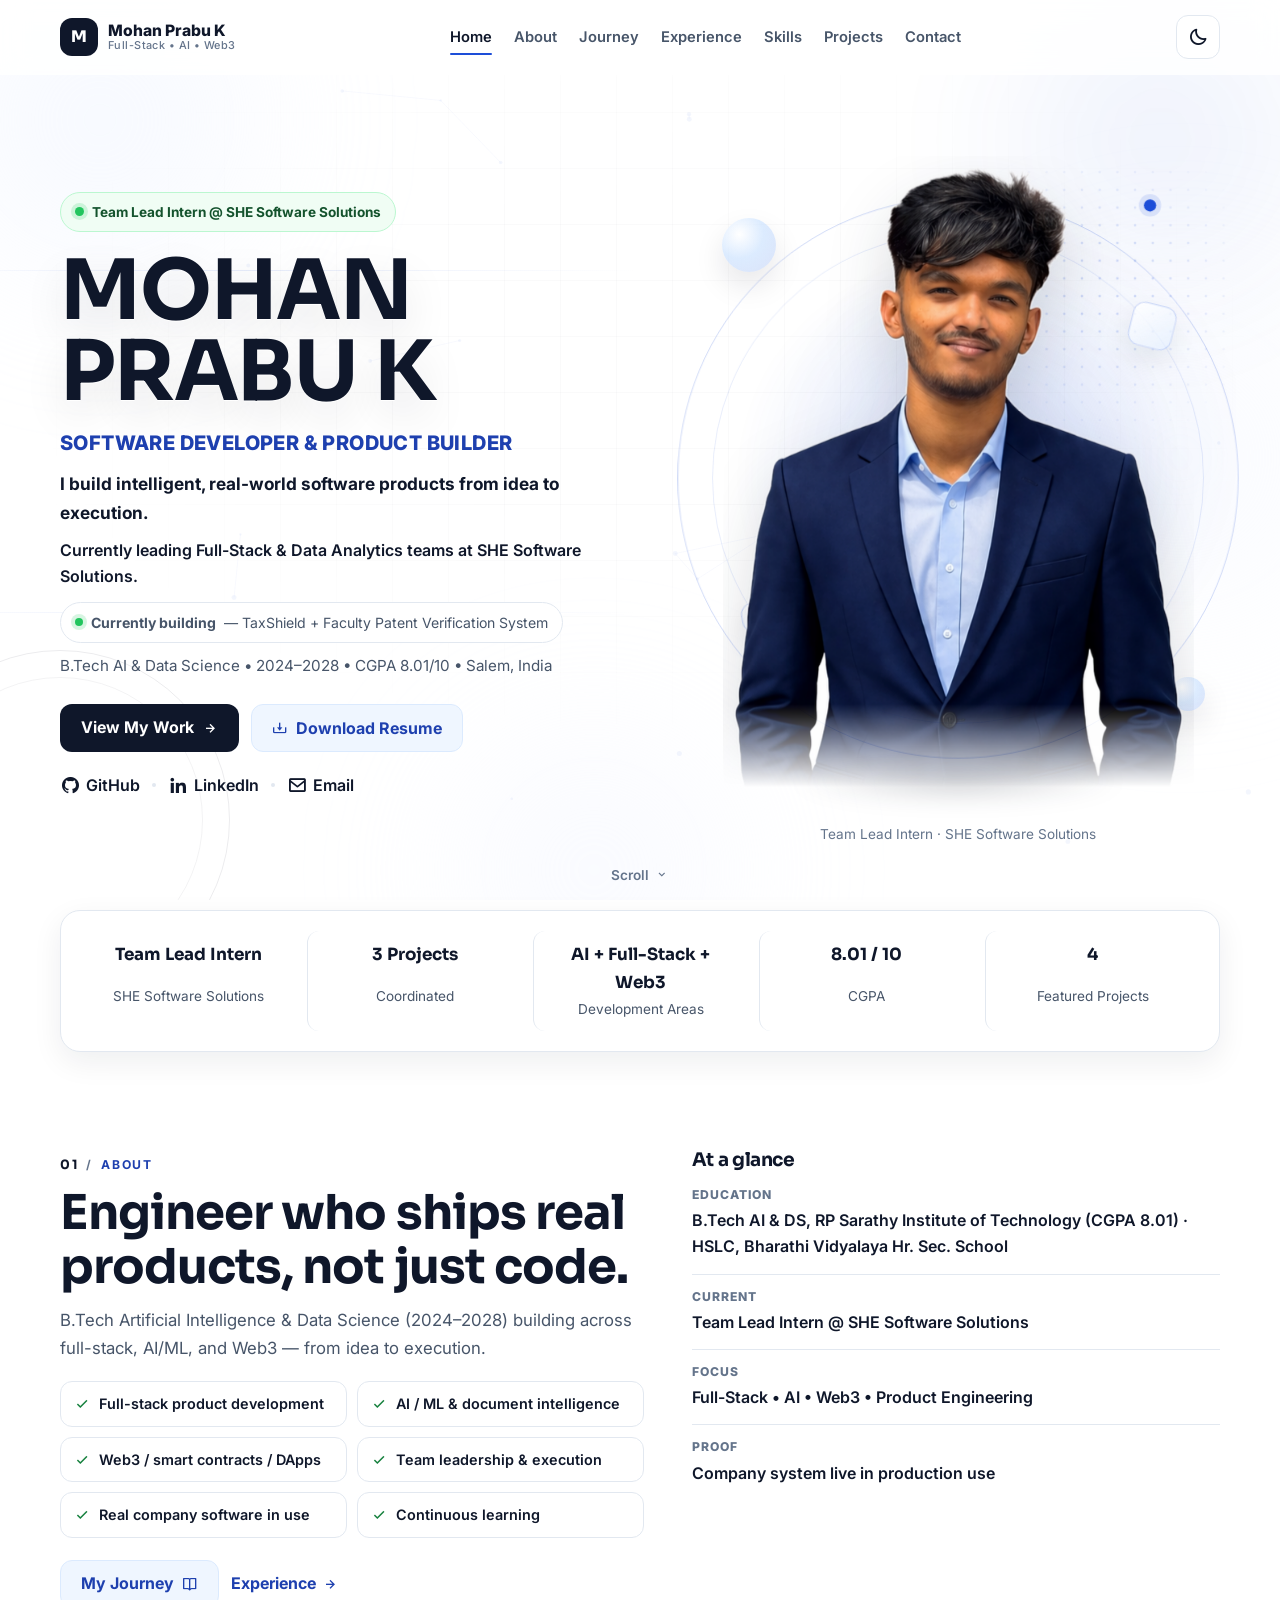
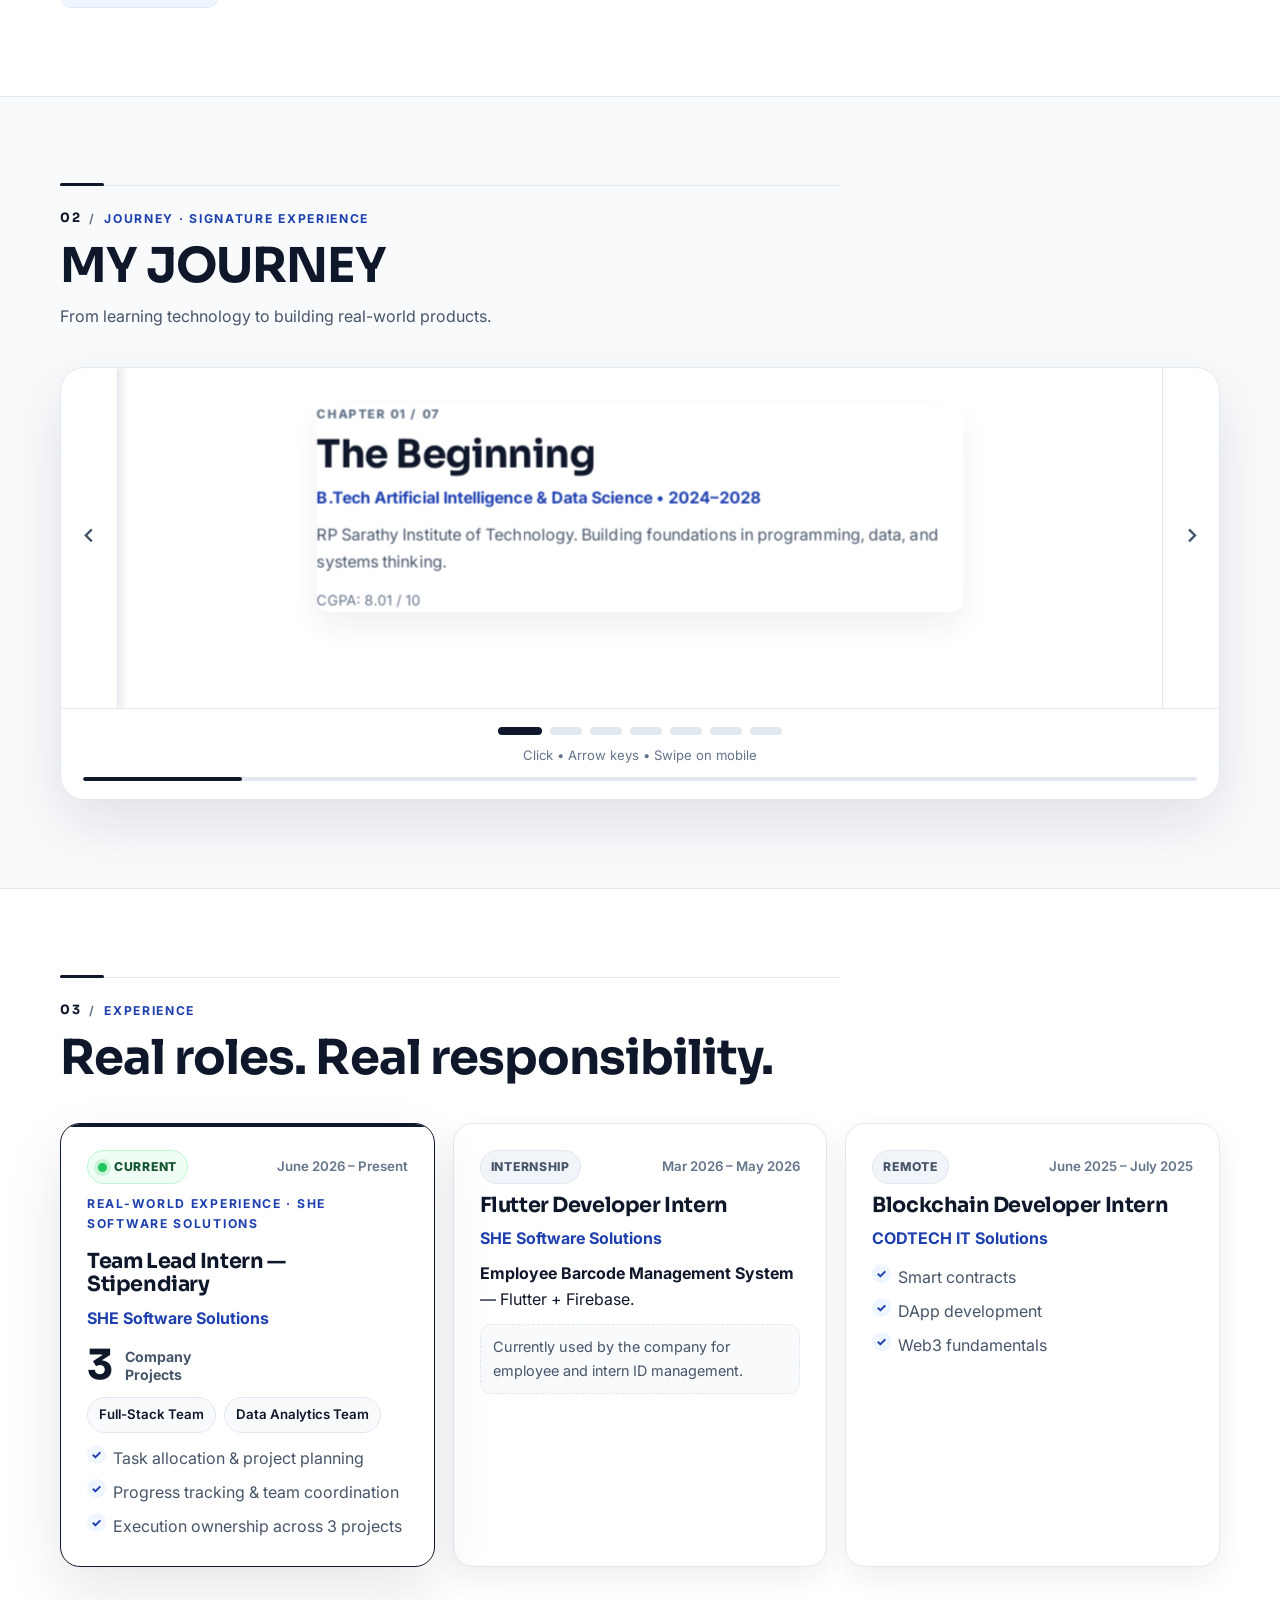
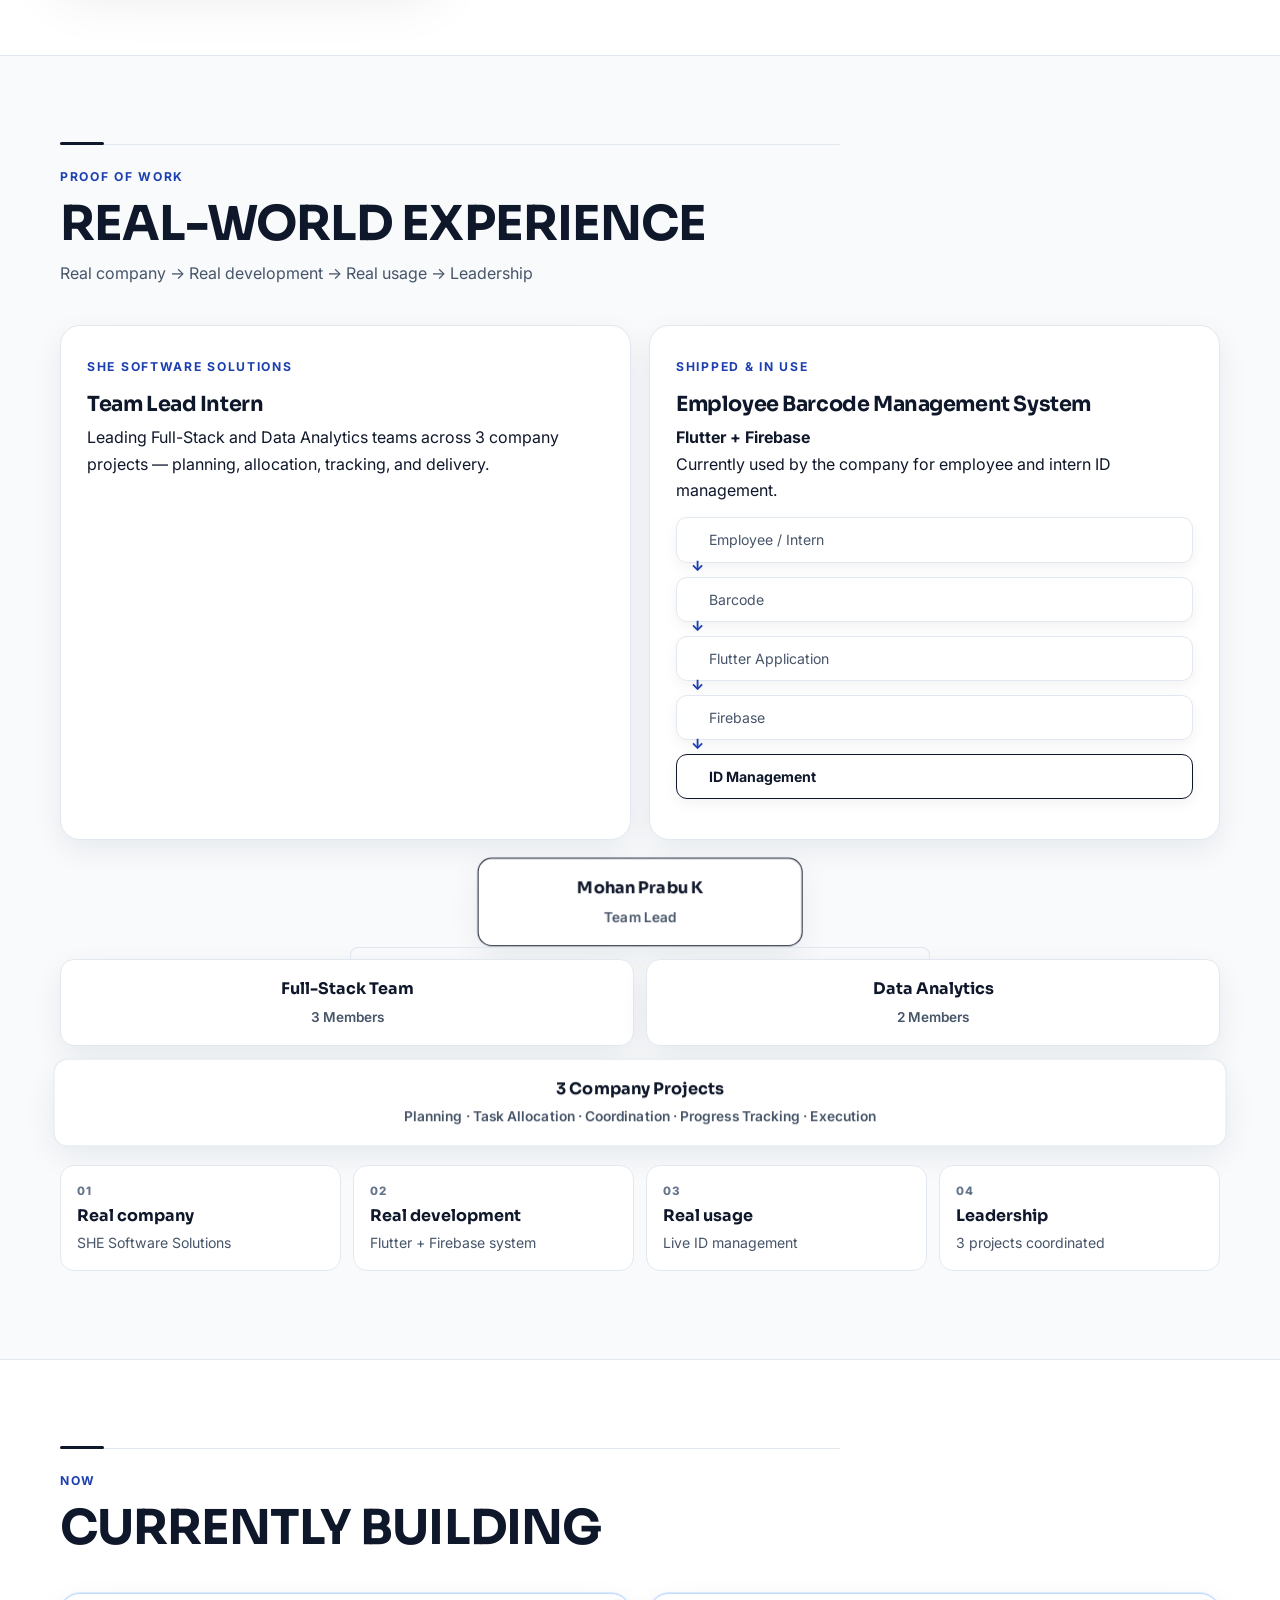
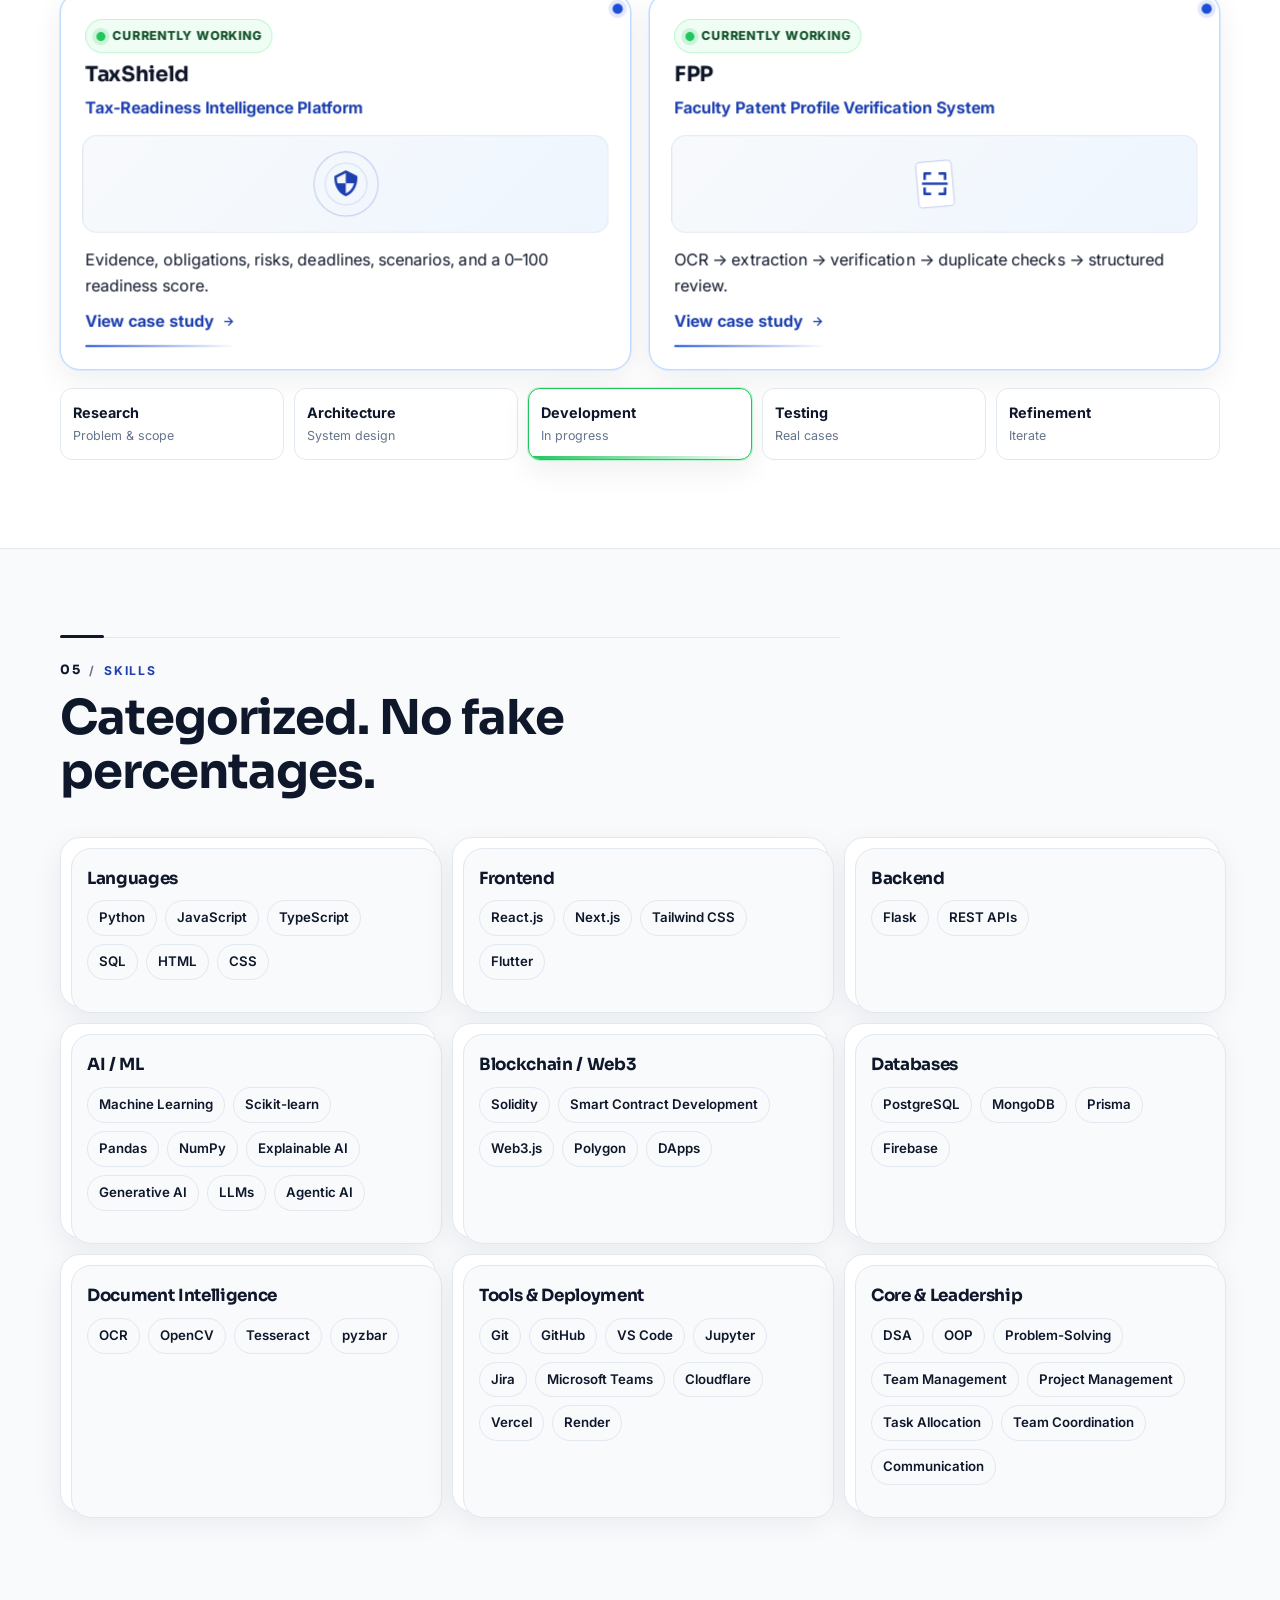
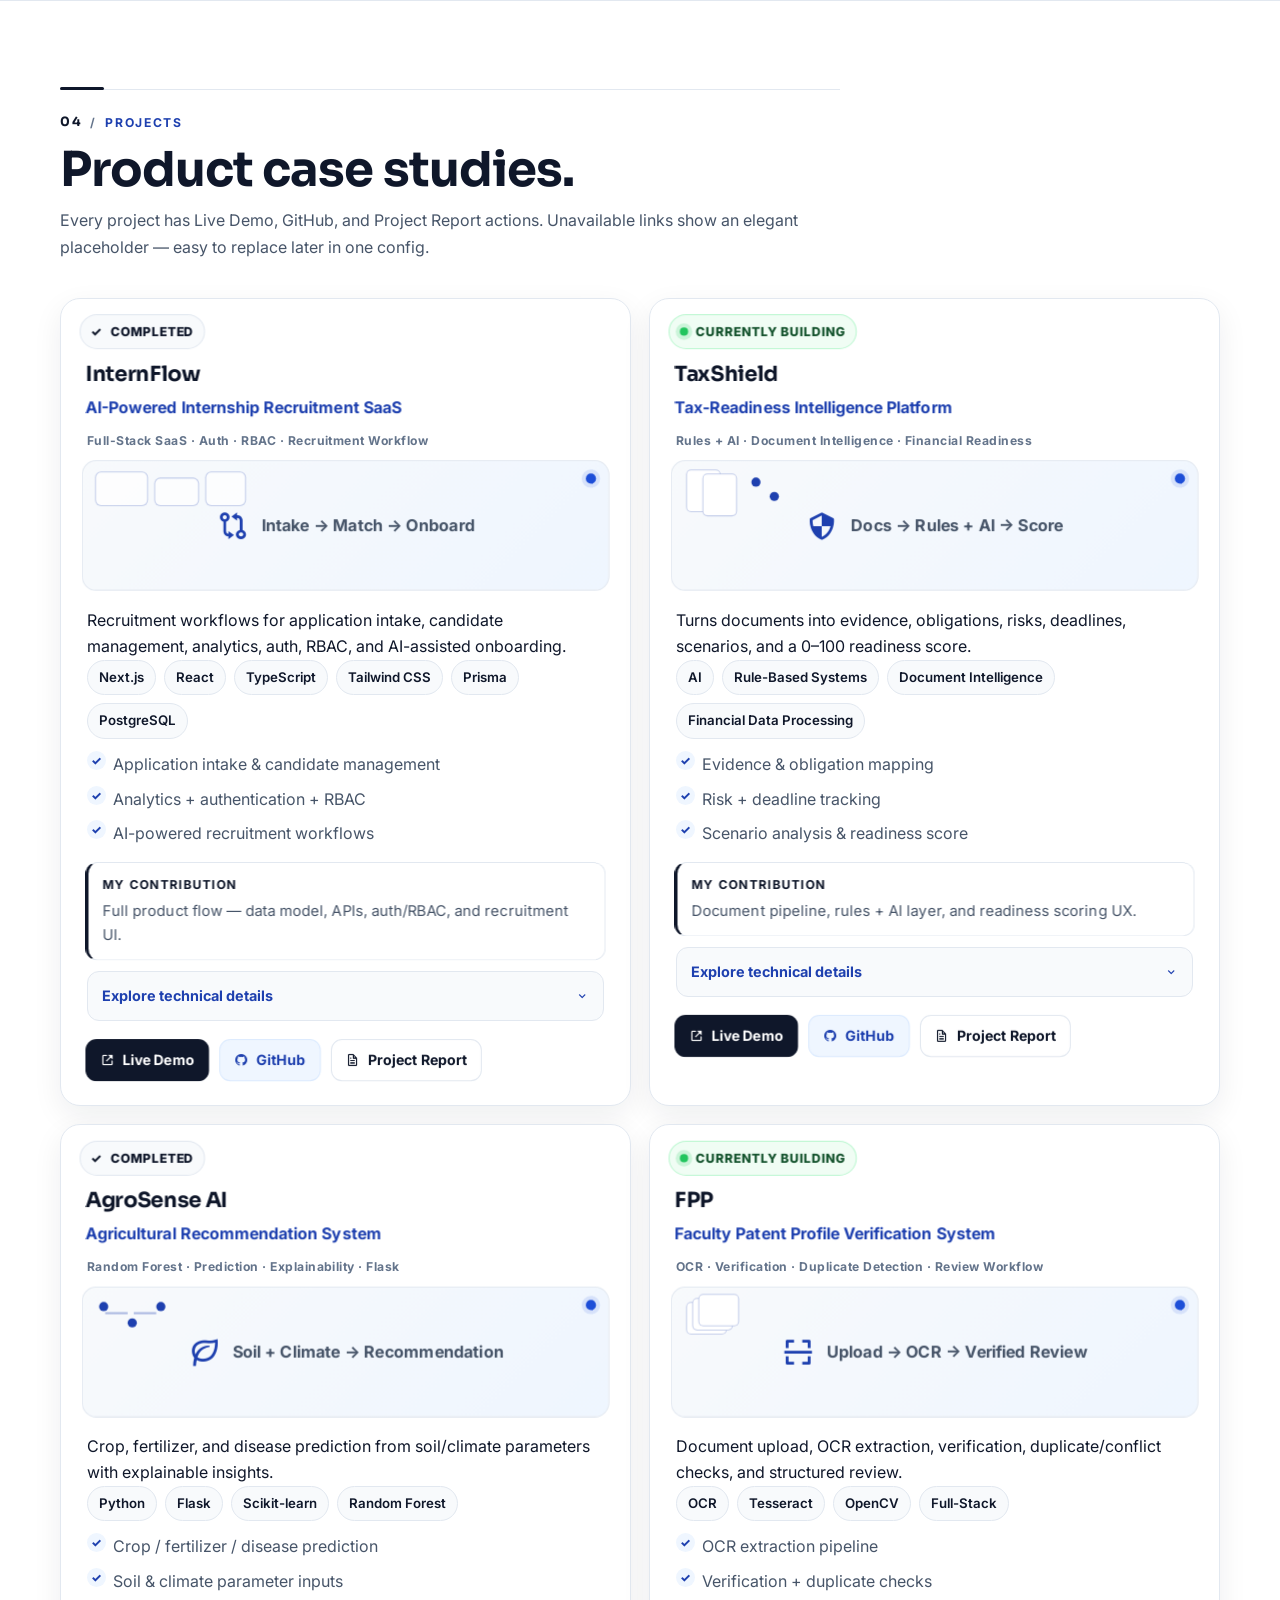
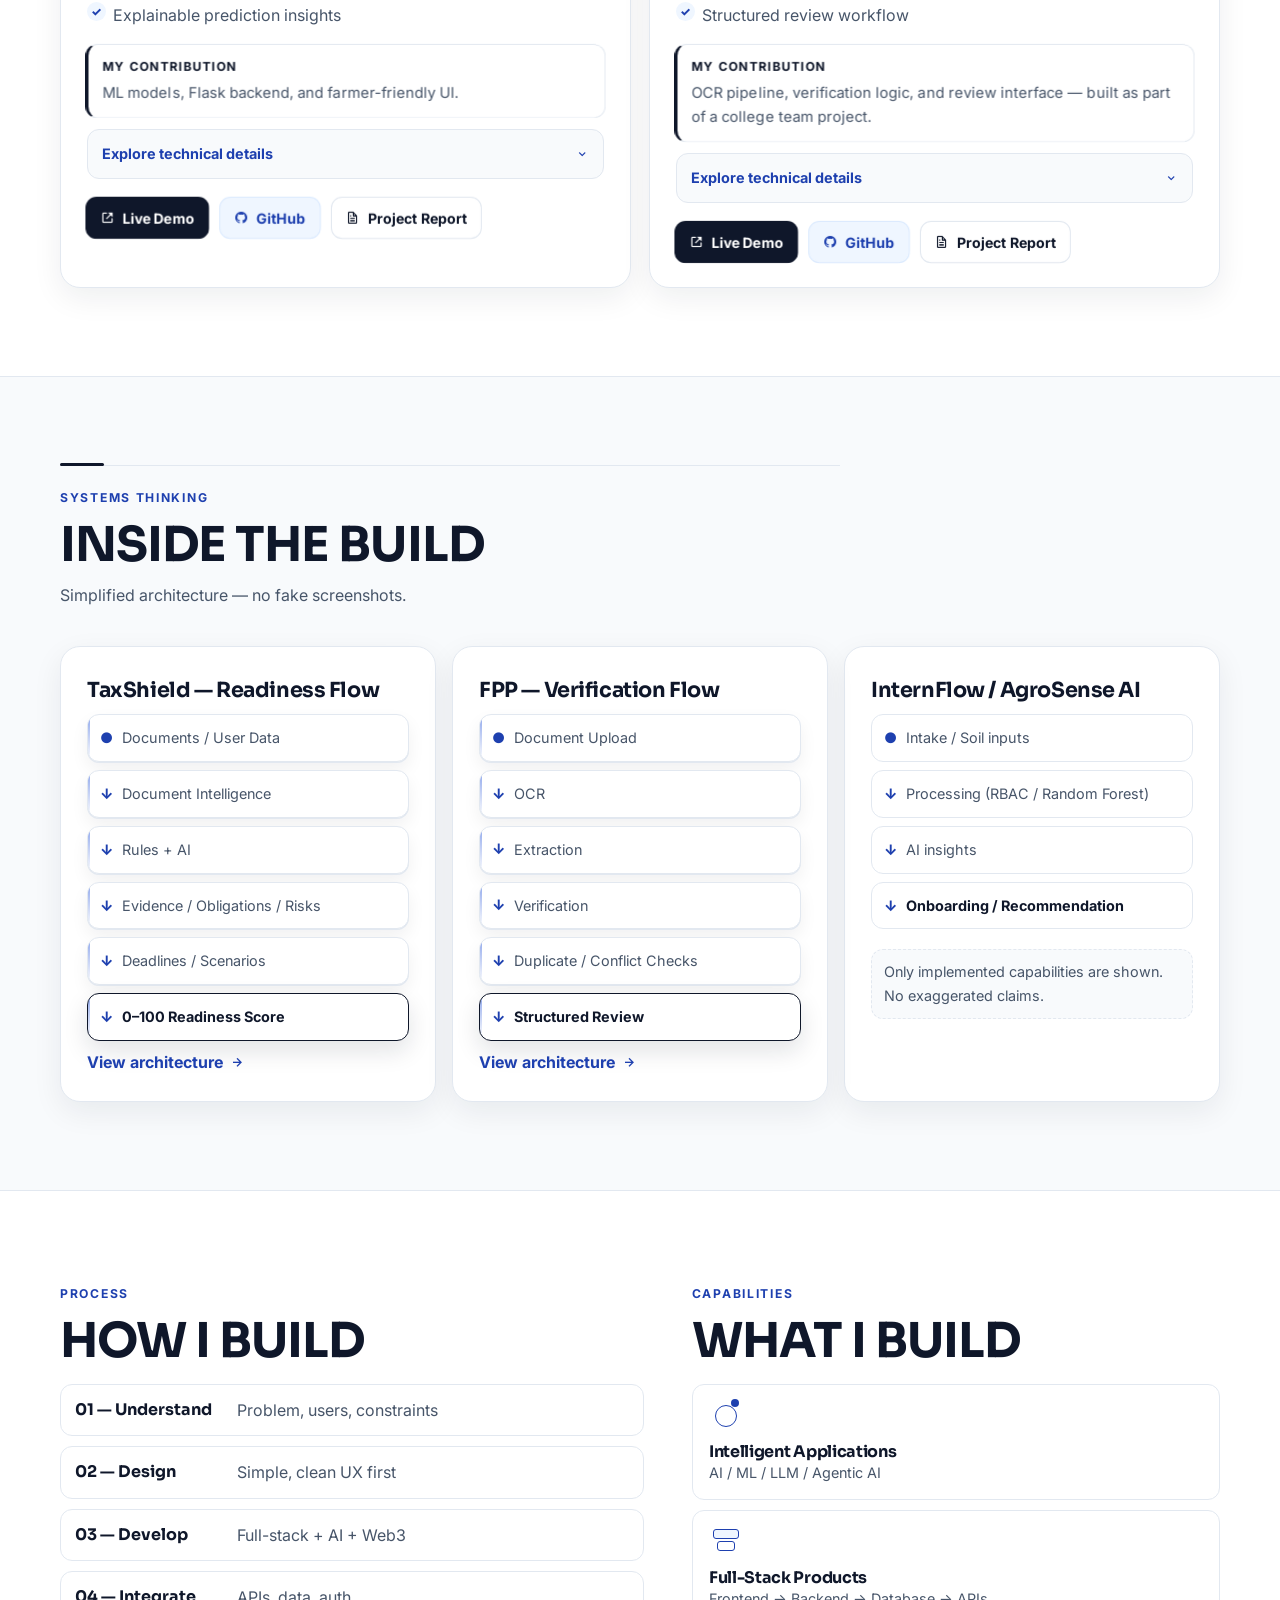
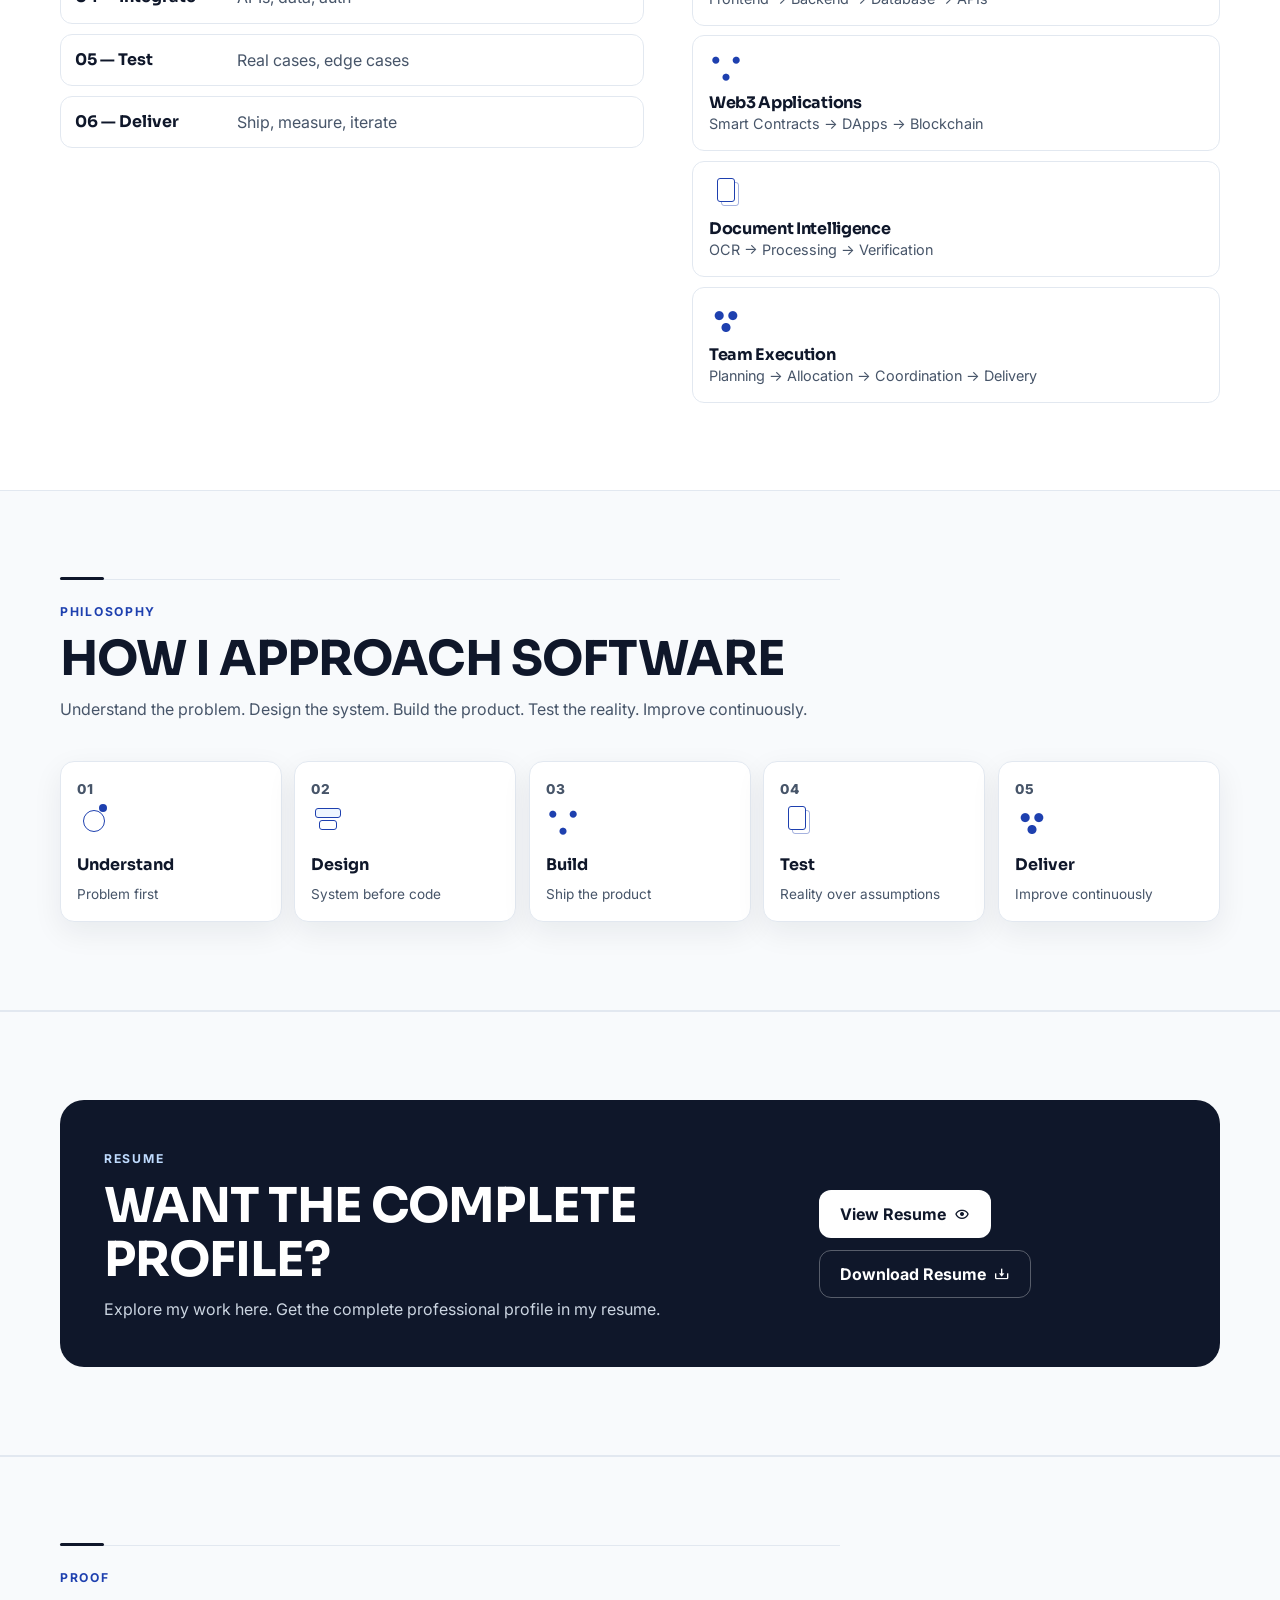
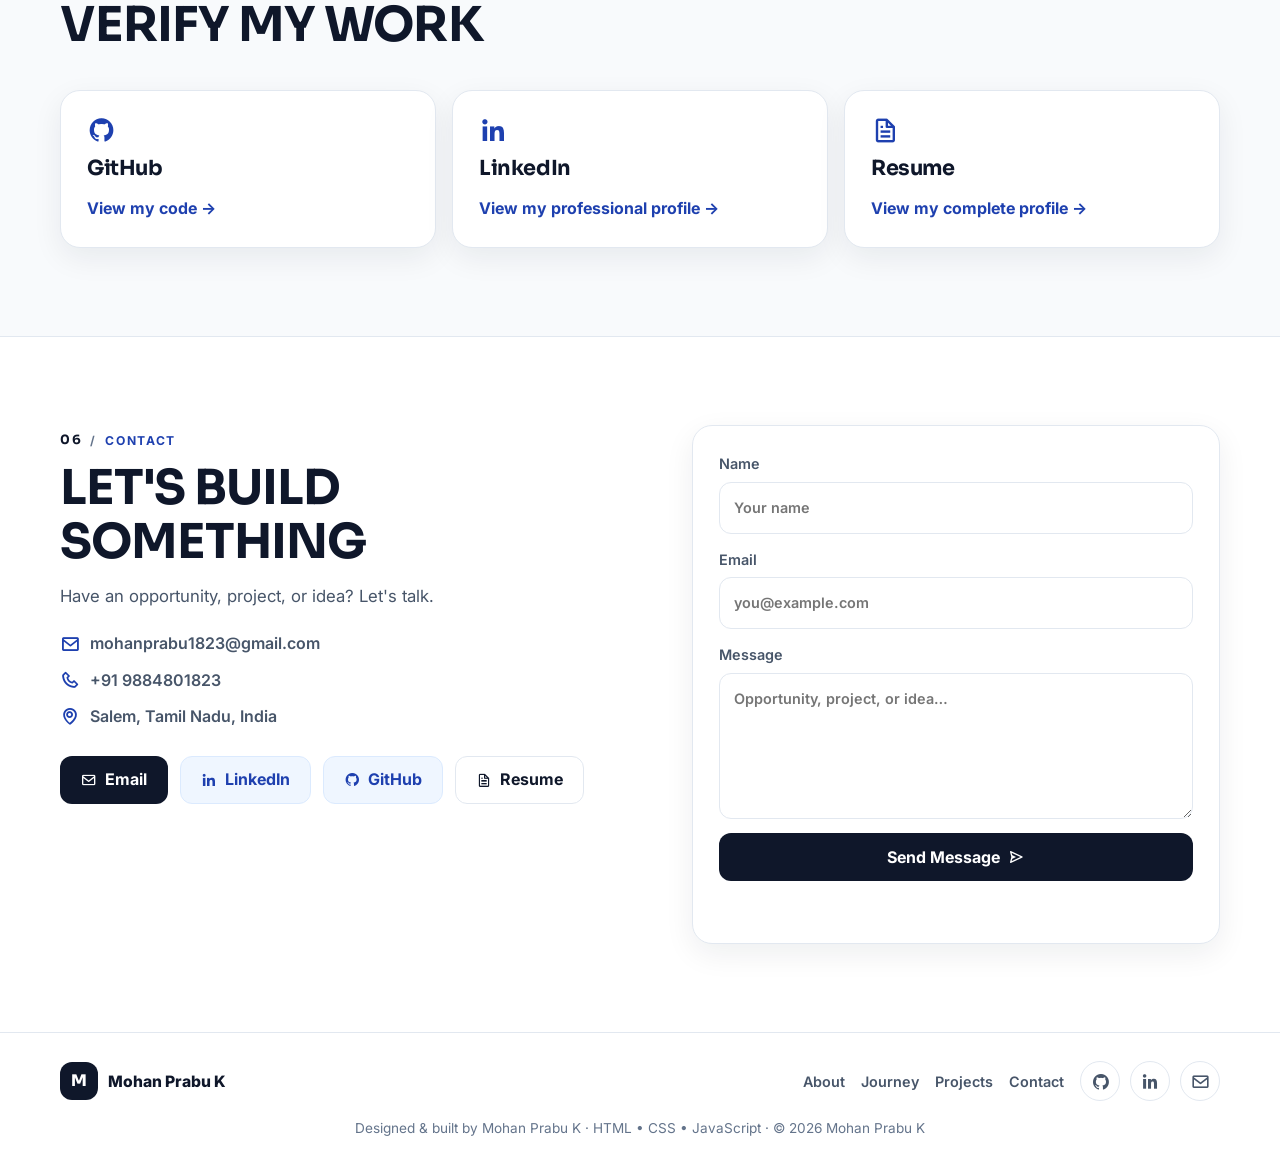
==== commit a213f048: "Portfolio 2.6: editorial hero, dark theme, journey restore, project reports, resume sync" ====
--- a/index.html
+++ b/index.html
@@ -3,328 +3,650 @@
 <head>
   <meta charset="UTF-8">
   <meta name="viewport" content="width=device-width, initial-scale=1.0">
-  <meta name="description" content="Premium developer portfolio of Mohan Prabu K, a Full Stack, AI, Web3, Cloud and Blockchain developer from Salem, Tamil Nadu, India.">
-  <meta name="keywords" content="Mohan Prabu K, Full Stack Developer, AI Developer, Web3 Developer, Blockchain Developer, Portfolio">
+  <meta name="description" content="Mohan Prabu K — Full-Stack, AI & Web3 Developer. I build intelligent, real-world software products from idea to execution. Team Lead Intern @ SHE Software Solutions.">
   <meta name="author" content="Mohan Prabu K">
-  <meta name="theme-color" content="#0f172a">
-  <meta property="og:title" content="Mohan Prabu K - Developer Portfolio">
-  <meta property="og:description" content="Recruiter-ready portfolio showcasing full-stack, AI, Web3 and cloud projects.">
+  <meta name="theme-color" content="#ffffff">
+  <meta property="og:title" content="Mohan Prabu K — Full-Stack • AI • Web3 Developer">
+  <meta property="og:description" content="I build intelligent, real-world software products from idea to execution. Team Lead Intern @ SHE Software Solutions.">
   <meta property="og:type" content="website">
-  <meta property="og:image" content="https://images.unsplash.com/photo-1517694712202-14dd9538aa97?auto=format&fit=crop&w=1200&q=80">
-  <title>Mohan Prabu K | Full Stack, AI & Web3 Developer</title>
-
+  <title>Mohan Prabu K | Full-Stack • AI • Web3 Developer</title>
   <link rel="preconnect" href="https://fonts.googleapis.com">
   <link rel="preconnect" href="https://fonts.gstatic.com" crossorigin>
-  <link href="https://fonts.googleapis.com/css2?family=Poppins:wght@300;400;500;600;700;800&display=swap" rel="stylesheet">
+  <link href="https://fonts.googleapis.com/css2?family=Inter:wght@400;500;600;700&family=Sora:wght@600;700;800&display=swap" rel="stylesheet">
   <link href="https://unpkg.com/boxicons@2.1.4/css/boxicons.min.css" rel="stylesheet">
   <link rel="stylesheet" href="style.css">
+  <link rel="icon" type="image/png" href="assets/images/mohan-professional-photo.png">
 </head>
 <body>
-  <div class="scroll-progress" id="scrollProgress"></div>
-  <div class="cursor-dot" aria-hidden="true"></div>
-  <div class="cursor-ring" aria-hidden="true"></div>
-
-  <div class="loader" id="loader" role="status" aria-live="polite">
-    <div class="loader__orb">
-      <span>MP</span>
+  <a class="skip-link" href="#home">Skip to content</a>
+
+  <!-- Subtle ambient white background -->
+  <div class="ambient" aria-hidden="true">
+    <span class="orb orb--1"></span>
+    <span class="orb orb--2"></span>
+    <span class="orb orb--3"></span>
+    <span class="ambient-line ambient-line--1"></span>
+    <span class="ambient-line ambient-line--2"></span>
+    <canvas id="ambientCanvas"></canvas>
+  </div>
+
+  <!-- Welcome experience -->
+  <div class="welcome" id="welcome" role="dialog" aria-modal="true" aria-label="Welcome">
+    <div class="welcome__inner">
+      <p class="welcome__eyebrow">Portfolio 2.0</p>
+      <h1 class="welcome__title">WELCOME TO<br>MY WORLD</h1>
+      <p class="welcome__sub">Clean. Minimal. Built like a product.</p>
+      <div class="welcome__bar" aria-hidden="true"><span id="welcomeBar"></span></div>
+      <button class="btn btn--primary welcome__enter" id="welcomeEnter" type="button">Enter <i class="bx bx-right-arrow-alt" aria-hidden="true"></i></button>
     </div>
-    <p class="loader__name">Mohan Prabu K</p>
-    <div class="loader__bar"><span id="loaderBar"></span></div>
-    <strong id="loaderPercent">0%</strong>
   </div>
 
-  <div id="particles-js" aria-hidden="true"></div>
+  <div class="scroll-progress" id="scrollProgress" aria-hidden="true"></div>
 
   <header class="header" id="header">
     <nav class="nav container" aria-label="Main navigation">
-      <a href="#home" class="logo" aria-label="Mohan Prabu K home">
-        <span>M</span>Mohan
+      <a href="#home" class="logo" aria-label="Mohan Prabu K — home">
+        <span class="logo__mark" aria-hidden="true">M</span>
+        <span class="logo__text">Mohan Prabu K<em>Full-Stack • AI • Web3</em></span>
       </a>
       <div class="nav__menu" id="navMenu">
-        <a href="#home" class="nav__link active">Home</a>
+        <a href="#home" class="nav__link is-active">Home</a>
         <a href="#about" class="nav__link">About</a>
+        <a href="#journey" class="nav__link">Journey</a>
+        <a href="#experience" class="nav__link">Experience</a>
         <a href="#skills" class="nav__link">Skills</a>
-        <a href="#experience" class="nav__link">Experience</a>
         <a href="#projects" class="nav__link">Projects</a>
-        <a href="#certifications" class="nav__link">Certifications</a>
         <a href="#contact" class="nav__link">Contact</a>
       </div>
       <div class="nav__actions">
-        <button class="icon-btn" id="themeToggle" aria-label="Toggle light mode"><i class="bx bx-moon"></i></button>
-        <button class="icon-btn nav__toggle" id="navToggle" aria-label="Open menu"><i class="bx bx-menu-alt-right"></i></button>
+        <button class="icon-btn theme-toggle" id="themeToggle" type="button" aria-label="Switch to dark theme" aria-pressed="false" title="Toggle theme"><i class="bx bx-moon" aria-hidden="true"></i></button>
+        <button class="icon-btn nav__toggle" id="navToggle" aria-label="Open menu" aria-expanded="false" aria-controls="navMenu"><i class="bx bx-menu" aria-hidden="true"></i></button>
       </div>
     </nav>
   </header>
 
-  <main>
-    <section class="hero section" id="home">
-      <div class="floating-shape shape-one"></div>
-      <div class="floating-shape shape-two"></div>
-      <div class="floating-shape shape-three"></div>
+  <main id="main">
+    <!-- HERO -->
+    <section class="hero hero--3d" id="home" aria-labelledby="heroTitle">
+      <div class="hero__depth" aria-hidden="true">
+        <span class="hero__orb"></span>
+        <span class="hero__ring"></span>
+        <span class="hero__gridlines"></span>
+      </div>
       <div class="container hero__grid">
-        <div class="hero__content reveal-left">
-          <span class="eyebrow">Hello recruiters, I am</span>
-          <h1>Mohan Prabu K</h1>
-          <h2 class="hero__headline">I build scalable AI, Full-Stack & Web3 applications.</h2>
-          <p class="hero__role">Focused on <span class="typed-text"></span></p>
-          <p>
-            Building modern, scalable, and intelligent applications with
-            Full-Stack, AI, and Blockchain technologies.
-          </p>
-          <div class="hero__meta">
-            <span><i class="bx bx-map"></i>Salem, Tamil Nadu, India</span>
-            <span><i class="bx bx-code-curly"></i>Startup-ready builder</span>
-          </div>
+        <div class="hero__content">
+          <p class="pill pill--live"><span class="pulse-dot" aria-hidden="true"></span> Team Lead Intern @ SHE Software Solutions</p>
+          <h1 id="heroTitle">MOHAN<br>PRABU K</h1>
+          <p class="hero__role">Software Developer &amp; Product Builder</p>
+          <p class="hero__tagline"><strong>I build intelligent, real-world software products from idea to execution.</strong></p>
+          <p class="hero__cred">Currently leading Full-Stack &amp; Data Analytics teams at SHE Software Solutions.</p>
+          <p class="hero__building"><span class="pulse-dot pulse-dot--sm" aria-hidden="true"></span> <strong>Currently building</strong> — TaxShield + Faculty Patent Verification System</p>
+          <p class="hero__meta">B.Tech AI &amp; Data Science • 2024–2028 • CGPA 8.01/10 • Salem, India</p>
           <div class="hero__buttons">
-            <a href="#contact" class="btn btn--primary">Hire Me <i class="bx bx-right-arrow-alt"></i></a>
-            <button class="btn btn--ghost" id="openDownloadOptions" type="button">Download CV <i class="bx bx-download"></i></button>
-            <button class="btn btn--ghost" id="openResumePreview" type="button">Preview Resume <i class="bx bx-show"></i></button>
-          </div>
-          <div class="socials" aria-label="Social links">
-            <a href="https://github.com/MohanPrabu018-K" target="_blank" rel="noreferrer" aria-label="GitHub"><i class="bx bxl-github"></i></a>
-            <a href="https://www.linkedin.com/in/mohan-prabu-061739325" target="_blank" rel="noreferrer" aria-label="LinkedIn"><i class="bx bxl-linkedin"></i></a>
-          </div>
-        </div>
-        <div class="hero__visual reveal-right">
-          <div class="profile-card" data-tilt data-tilt-max="8">
-            <img src="assets/images/mohan-professional-photo.png" alt="Mohan Prabu K professional profile photo" loading="eager">
-            <div class="profile-card__badge"><i class="bx bx-bolt-circle"></i> Available for work</div>
-          </div>
-        </div>
-      </div>
-    </section>
-
-    <section class="stats section-sm" aria-label="Portfolio statistics">
-      <div class="container stats__grid">
-        <article class="stat-card" data-tilt><strong data-count="3">0</strong><span>Featured Projects</span></article>
-        <article class="stat-card" data-tilt><strong data-count="14">0</strong><span>Technologies</span></article>
-        <article class="stat-card" data-tilt><strong data-count="5">0</strong><span>Certifications</span></article>
-        <article class="stat-card" data-tilt><strong data-count="3">0</strong><span>Internships</span></article>
-      </div>
-    </section>
-
-    <section class="about section" id="about">
+            <a href="#projects" class="btn btn--primary">View My Work <i class="bx bx-right-arrow-alt" aria-hidden="true"></i></a>
+            <a href="assets/resume/Mohan_Prabu_K_Resume.pdf" class="btn btn--secondary" download><i class="bx bx-download" aria-hidden="true"></i> Download Resume</a>
+          </div>
+          <div class="hero__links">
+            <a href="https://github.com/MohanPrabu018-K" target="_blank" rel="noreferrer" class="hero-link"><i class="bx bxl-github" aria-hidden="true"></i> GitHub</a>
+            <span class="hero-link__dot" aria-hidden="true"></span>
+            <a href="https://www.linkedin.com/in/mohan-prabu-061739325" target="_blank" rel="noreferrer" class="hero-link"><i class="bx bxl-linkedin" aria-hidden="true"></i> LinkedIn</a>
+            <span class="hero-link__dot" aria-hidden="true"></span>
+            <a href="mailto:mohanprabu1823@gmail.com" class="hero-link"><i class="bx bx-envelope" aria-hidden="true"></i> Email</a>
+          </div>
+        </div>
+        <div class="hero__visual">
+          <div class="hero-portrait-scene" id="photoTilt" data-tilt-3d data-tilt-max="5" data-tilt-x="4">
+            <div class="hero-portrait-bg" data-px="1" aria-hidden="true"></div>
+            <div class="hero-portrait-dots" data-px="1" aria-hidden="true"></div>
+            <div class="hero-portrait-glow" data-px="1.5" aria-hidden="true"></div>
+            <div class="hero-portrait-orbit" data-px="1.5" aria-hidden="true"><span class="orbit-dot"></span></div>
+            <span class="hero-sphere hero-sphere--a" data-px="2" aria-hidden="true"></span>
+            <span class="hero-cube hero-cube--a" data-px="2" aria-hidden="true"></span>
+            <div class="hero-portrait-cutout" id="photoFrame" data-px="3">
+              <img src="assets/images/mohan-professional-cutout.webp" alt="Portrait photograph of Mohan Prabu K" fetchpriority="high" decoding="async">
+            </div>
+            <span class="hero-sphere hero-sphere--b" data-px="2" aria-hidden="true"></span>
+            <span class="hero-cube hero-cube--b" data-px="2" aria-hidden="true"></span>
+            <div class="hero-portrait-shadow" id="photoShadow" aria-hidden="true"></div>
+            <div class="hero-portrait-detail" data-px="4" aria-hidden="true"></div>
+          </div>
+          <p class="photo-caption">Team Lead Intern · SHE Software Solutions</p>
+        </div>
+      </div>
+      <a href="#snapshot" class="scroll-hint" aria-label="Scroll to recruiter snapshot">Scroll <i class="bx bx-chevron-down" aria-hidden="true"></i></a>
+    </section>
+
+    <!-- RECRUITER SNAPSHOT -->
+    <section class="snapshot" id="snapshot" aria-label="Recruiter snapshot">
+      <div class="container snapshot__grid snapshot--3d reveal" data-tilt-group>
+        <div class="snapshot__item"><strong>Team Lead Intern</strong><span>SHE Software Solutions</span></div>
+        <div class="snapshot__item"><strong>3 Projects</strong><span>Coordinated</span></div>
+        <div class="snapshot__item"><strong>AI + Full-Stack + Web3</strong><span>Development Areas</span></div>
+        <div class="snapshot__item"><strong>8.01 / 10</strong><span>CGPA</span></div>
+        <div class="snapshot__item"><strong>4</strong><span>Featured Projects</span></div>
+      </div>
+    </section>
+
+    <!-- ABOUT -->
+    <section class="section" id="about" aria-labelledby="aboutTitle">
       <div class="container split">
-        <div class="about__image reveal-left">
-          <img src="https://images.unsplash.com/photo-1555066931-4365d14bab8c?auto=format&fit=crop&w=900&q=80" alt="Code editor with modern web application code" loading="lazy">
-        </div>
-        <div class="section-copy reveal-right">
-          <span class="eyebrow">About Me</span>
-          <h2 class="section-title">Developer with product thinking and execution speed.</h2>
-          <p>
-            Aspiring Full-Stack, AI, and Web3 developer with practical experience
-            building AI-driven and web-based applications. Proficient in Python and
-            JavaScript, with formal Python training and a strong foundation in machine
-            learning, backend systems, and scalable real-world solutions.
-          </p>
-          <p>
-            My career objective is to contribute to startups and tech companies by
-            building impactful digital products using AI, Cloud, Full-Stack, and Web3
-            technologies.
-          </p>
-          <a href="#projects" class="btn btn--primary">Read More <i class="bx bx-layer"></i></a>
-        </div>
-      </div>
-    </section>
-
-    <section class="marquee section-sm" aria-label="Technology stack">
-      <div class="marquee__track">
-        <span><i class="bx bxl-html5"></i>HTML</span>
-        <span><i class="bx bxl-css3"></i>CSS</span>
-        <span><i class="bx bxl-javascript"></i>JavaScript</span>
-        <span><i class="bx bxl-react"></i>React</span>
-        <span><i class="bx bx-mobile-alt"></i>Flutter</span>
-        <span><i class="bx bxl-python"></i>Python</span>
-        <span><i class="bx bx-server"></i>Flask</span>
-        <span><i class="bx bxl-mongodb"></i>MongoDB</span>
-        <span><i class="bx bxl-firebase"></i>Firebase</span>
-        <span><i class="bx bx-cube-alt"></i>Solidity</span>
-        <span><i class="bx bx-data"></i>SQL</span>
-        <span><i class="bx bxl-git"></i>Git</span>
-        <span><i class="bx bxl-github"></i>GitHub</span>
-      </div>
-    </section>
-
-    <section class="skills section" id="skills">
-      <div class="container">
-        <div class="section-head reveal-up">
-          <span class="eyebrow">Skill Matrix</span>
-          <h2 class="section-title">Full-stack foundations with AI and Web3 edge.</h2>
-        </div>
-        <div class="skills__grid">
-          <article class="skill-card reveal-up" data-tilt>
-            <i class="bx bx-layout"></i><h3>Frontend</h3>
-            <div class="skill"><span>HTML</span><b>95%</b><div><em data-width="95"></em></div></div>
-            <div class="skill"><span>CSS</span><b>92%</b><div><em data-width="92"></em></div></div>
-            <div class="skill"><span>JavaScript</span><b>88%</b><div><em data-width="88"></em></div></div>
-            <div class="skill"><span>React</span><b>78%</b><div><em data-width="78"></em></div></div>
-            <div class="skill"><span>Flutter</span><b>82%</b><div><em data-width="82"></em></div></div>
-          </article>
-          <article class="skill-card reveal-up" data-tilt>
-            <i class="bx bx-data"></i><h3>Backend</h3>
-            <div class="skill"><span>Python</span><b>87%</b><div><em data-width="87"></em></div></div>
-            <div class="skill"><span>Flask</span><b>82%</b><div><em data-width="82"></em></div></div>
-            <div class="skill"><span>MongoDB</span><b>78%</b><div><em data-width="78"></em></div></div>
-            <div class="skill"><span>Firebase</span><b>80%</b><div><em data-width="80"></em></div></div>
-            <div class="skill"><span>REST APIs</span><b>78%</b><div><em data-width="78"></em></div></div>
-          </article>
-          <article class="skill-card reveal-up" data-tilt>
-            <i class="bx bx-brain"></i><h3>AI/ML</h3>
-            <div class="skill"><span>AI Workflows</span><b>84%</b><div><em data-width="84"></em></div></div>
-            <div class="skill"><span>Data Processing</span><b>76%</b><div><em data-width="76"></em></div></div>
-            <div class="skill"><span>Automation</span><b>83%</b><div><em data-width="83"></em></div></div>
-            <div class="skill"><span>Jupyter Notebook</span><b>74%</b><div><em data-width="74"></em></div></div>
-          </article>
-          <article class="skill-card reveal-up" data-tilt>
-            <i class="bx bx-link-alt"></i><h3>Blockchain</h3>
-            <div class="skill"><span>Solidity</span><b>75%</b><div><em data-width="75"></em></div></div>
-            <div class="skill"><span>Smart Contracts</span><b>72%</b><div><em data-width="72"></em></div></div>
-            <div class="skill"><span>Web3 Concepts</span><b>80%</b><div><em data-width="80"></em></div></div>
-          </article>
-          <article class="skill-card reveal-up" data-tilt>
-            <i class="bx bx-wrench"></i><h3>Tools</h3>
-            <div class="skill"><span>GitHub</span><b>86%</b><div><em data-width="86"></em></div></div>
-            <div class="skill"><span>Tailwind CSS</span><b>82%</b><div><em data-width="82"></em></div></div>
-            <div class="skill"><span>VS Code</span><b>90%</b><div><em data-width="90"></em></div></div>
-            <div class="skill"><span>DSA & OOP</span><b>76%</b><div><em data-width="76"></em></div></div>
-            <div class="skill"><span>Deployment</span><b>78%</b><div><em data-width="78"></em></div></div>
-          </article>
-        </div>
-      </div>
-    </section>
-
-    <section class="learning section">
-      <div class="container">
-        <div class="section-head reveal-up">
-          <span class="eyebrow">Currently Learning</span>
-          <h2 class="section-title">Sharpening the stack for production-ready work.</h2>
-        </div>
-        <div class="cards-grid four">
-          <article class="focus-card reveal-up" data-tilt><i class="bx bxl-react"></i><h3>Advanced React</h3><p>Component architecture, state patterns, hooks, performance, and scalable UI systems.</p></article>
-          <article class="focus-card reveal-up" data-tilt><i class="bx bx-cloud-upload"></i><h3>Cloud Deployment</h3><p>Secure deployments, hosting workflows, environment setup, and uptime-focused practices.</p></article>
-          <article class="focus-card reveal-up" data-tilt><i class="bx bx-shield-quarter"></i><h3>Smart Contract Security</h3><p>Safer Solidity patterns, common attack risks, and trust-first decentralized workflows.</p></article>
-          <article class="focus-card reveal-up" data-tilt><i class="bx bx-brain"></i><h3>AI Model Integration</h3><p>Connecting ML outputs to clean product interfaces with practical backend logic.</p></article>
-        </div>
-      </div>
-    </section>
-
-    <section class="timeline section" id="experience">
-      <div class="container">
-        <div class="section-head reveal-up">
-          <span class="eyebrow">Experience</span>
-          <h2 class="section-title">A learning path shaped around real-world building.</h2>
-        </div>
-        <div class="timeline__list">
-          <article class="timeline__item reveal-left"><span></span><h3>R P Sarathy Institute of Technology</h3><p>B.Tech in Artificial Intelligence and Data Science, 2024 - 2028. CGPA: 8.01.</p></article>
-          <article class="timeline__item reveal-right"><span></span><h3>Flutter Developer Intern - She Software Solutions</h3><p>Current role developing cross-platform mobile apps with Flutter and Dart, responsive UI/UX, API integration, debugging, performance improvements, clean architecture, and Git workflows.</p></article>
-          <article class="timeline__item reveal-left"><span></span><h3>AI Intern - ZEAI SOFT</h3><p>Remote, Chennai, Jan 2025. Worked on responsive frontend modules, UI fixes, debugging, teamwork, version control, performance, and usability improvements.</p></article>
-          <article class="timeline__item reveal-right"><span></span><h3>Blockchain Developer Intern - CODTECH IT Solutions</h3><p>Remote, Hyderabad, Jun 2025 - Jul 2025. Learned smart contract development, DApps, Web3 workflows, decentralized architecture, and blockchain fundamentals.</p></article>
-          <article class="timeline__item reveal-left"><span></span><h3>Major Projects & Certifications</h3><p>Built AI, full-stack, and blockchain projects while earning Python, NSS, Deloitte, and Hindi Praveshika certifications.</p></article>
-        </div>
-      </div>
-    </section>
-
-    <section class="services section">
-      <div class="container">
-        <div class="section-head reveal-up">
-          <span class="eyebrow">Services</span>
-          <h2 class="section-title">What I can build for teams.</h2>
-        </div>
-        <div class="cards-grid three">
-          <article class="service-card reveal-up" data-tilt><i class="bx bx-code-alt"></i><h3>Full Stack Web Development</h3><p>Responsive web apps with clean UI, practical backend logic, databases, auth, and deployment-ready structure.</p><a href="#contact">Read More</a></article>
-          <article class="service-card reveal-up" data-tilt><i class="bx bx-chip"></i><h3>AI Application Development</h3><p>AI-powered tools, automation flows, prediction interfaces, and data-assisted features for real use cases.</p><a href="#contact">Read More</a></article>
-          <article class="service-card reveal-up" data-tilt><i class="bx bx-cube"></i><h3>Blockchain/Web3 Solutions</h3><p>Smart-contract based systems for voting, donation tracking, trust layers, and transparent records.</p><a href="#contact">Read More</a></article>
-        </div>
-      </div>
-    </section>
-
-    <section class="why-hire section">
-      <div class="container">
-        <div class="section-head reveal-up">
-          <span class="eyebrow">Why Hire Me?</span>
-          <h2 class="section-title">A developer profile built for fast-moving teams.</h2>
-        </div>
-        <div class="hire-grid">
-          <article class="hire-card reveal-up" data-tilt><i class="bx bx-rocket"></i><h3>Startup Mindset</h3><p>I focus on shipping useful features quickly, learning from feedback, and improving product quality with each iteration.</p></article>
-          <article class="hire-card reveal-up" data-tilt><i class="bx bx-layer"></i><h3>Full-Stack + AI + Web3</h3><p>My mix of frontend, backend, AI workflows, and blockchain fundamentals helps me build across product layers.</p></article>
-          <article class="hire-card reveal-up" data-tilt><i class="bx bx-briefcase"></i><h3>Internship Experience</h3><p>I have practical exposure to Flutter, AI, frontend, blockchain workflows, Git, and remote collaboration.</p></article>
-          <article class="hire-card reveal-up" data-tilt><i class="bx bx-bulb"></i><h3>Problem-Solving Focus</h3><p>I break unclear problems into clean interfaces, backend logic, measurable results, and usable demos.</p></article>
-        </div>
-      </div>
-    </section>
-
-    <section class="tools section-sm">
-      <div class="container">
-        <div class="section-head reveal-up">
-          <span class="eyebrow">Tools I Use</span>
-          <h2 class="section-title">Daily workflow tools for design, code, APIs, and databases.</h2>
-        </div>
-        <div class="tools-grid">
-          <article class="tool-pill reveal-up"><i class="bx bxl-visual-studio"></i><span>VS Code</span></article>
-          <article class="tool-pill reveal-up"><i class="bx bxl-github"></i><span>GitHub</span></article>
-          <article class="tool-pill reveal-up"><i class="bx bx-paper-plane"></i><span>Postman</span></article>
-          <article class="tool-pill reveal-up"><i class="bx bxl-firebase"></i><span>Firebase</span></article>
-          <article class="tool-pill reveal-up"><i class="bx bxl-mongodb"></i><span>MongoDB</span></article>
-          <article class="tool-pill reveal-up"><i class="bx bxl-figma"></i><span>Figma</span></article>
-        </div>
-      </div>
-    </section>
-
-    <section class="projects section" id="projects">
-      <div class="container">
-        <div class="section-head reveal-up">
-          <span class="eyebrow">Featured Projects</span>
-          <h2 class="section-title">Recruiter-focused project showcase.</h2>
-        </div>
-        <div class="filter-bar reveal-up" role="tablist" aria-label="Project filters">
-          <button class="filter-btn active" data-filter="all">All</button>
-          <button class="filter-btn" data-filter="ai">AI</button>
-          <button class="filter-btn" data-filter="fullstack">Full Stack</button>
-          <button class="filter-btn" data-filter="blockchain">Blockchain</button>
-          <button class="filter-btn" data-filter="webapp">Web Apps</button>
-        </div>
-        <div class="projects__grid" id="projectGrid"></div>
-      </div>
-    </section>
-
-    <section class="certifications section" id="certifications">
-      <div class="container">
-        <div class="section-head reveal-up">
-          <span class="eyebrow">Certifications</span>
-          <h2 class="section-title">Continuous learning proof.</h2>
-        </div>
-        <div class="cards-grid certificates">
-          <article class="cert-card reveal-up"><img src="https://images.unsplash.com/photo-1434030216411-0b793f4b4173?auto=format&fit=crop&w=700&q=80" alt="Programming in Python certificate" loading="lazy"><h3>Programming in Python</h3><p>FutoGen Computer Education - Sep 2024</p></article>
-          <article class="cert-card reveal-up"><img src="https://images.unsplash.com/photo-1516321318423-f06f85e504b3?auto=format&fit=crop&w=700&q=80" alt="Deloitte Australia Data Analytics Job Simulation certificate" loading="lazy"><h3>Deloitte Australia Data Analytics</h3><p>Forage - Issued Jan 2026</p></article>
-          <article class="cert-card reveal-up"><img src="assets/images/nss-logo.svg" alt="NSS logo for Certificate A" loading="lazy"><h3>NSS Certificate A</h3><p>Directorate of School Education, Tamil Nadu - Apr 2024</p></article>
-          <article class="cert-card reveal-up"><img src="assets/images/nss-logo.svg" alt="NSS logo for Special Camp certificate" loading="lazy"><h3>NSS Special Camp</h3><p>Youth for Cleanliness - Nov 2022</p></article>
-          <article class="cert-card reveal-up"><img src="assets/images/hindi-exam-logo.svg" alt="Hindi Praveshika examination logo" loading="lazy"><h3>Hindi Praveshika Examination</h3><p>Level 5 Completed - Oct 2020</p></article>
-        </div>
-      </div>
-    </section>
-
-    <section class="contact section" id="contact">
+        <div class="reveal">
+          <p class="eyebrow eyebrow--numbered"><span class="sec-num">01</span><span class="sec-sep">/</span> About</p>
+          <h2 class="section-title" id="aboutTitle">Engineer who ships real products, not just code.</h2>
+          <p class="lead">B.Tech Artificial Intelligence &amp; Data Science (2024–2028) building across full-stack, AI/ML, and Web3 — from idea to execution.</p>
+          <div class="about__points">
+            <span><i class="bx bx-check" aria-hidden="true"></i> Full-stack product development</span>
+            <span><i class="bx bx-check" aria-hidden="true"></i> AI / ML &amp; document intelligence</span>
+            <span><i class="bx bx-check" aria-hidden="true"></i> Web3 / smart contracts / DApps</span>
+            <span><i class="bx bx-check" aria-hidden="true"></i> Team leadership &amp; execution</span>
+            <span><i class="bx bx-check" aria-hidden="true"></i> Real company software in use</span>
+            <span><i class="bx bx-check" aria-hidden="true"></i> Continuous learning</span>
+          </div>
+          <div class="inline-actions">
+            <a href="#journey" class="btn btn--secondary">My Journey <i class="bx bx-book-open" aria-hidden="true"></i></a>
+            <a href="#experience" class="btn btn--link">Experience <i class="bx bx-right-arrow-alt" aria-hidden="true"></i></a>
+          </div>
+        </div>
+        <div class="about__card reveal">
+          <h3>At a glance</h3>
+          <dl>
+            <div><dt>Education</dt><dd>B.Tech AI &amp; DS, RP Sarathy Institute of Technology (CGPA 8.01) · HSLC, Bharathi Vidyalaya Hr. Sec. School</dd></div>
+            <div><dt>Current</dt><dd>Team Lead Intern @ SHE Software Solutions</dd></div>
+            <div><dt>Focus</dt><dd>Full-Stack • AI • Web3 • Product Engineering</dd></div>
+            <div><dt>Proof</dt><dd>Company system live in production use</dd></div>
+          </dl>
+        </div>
+      </div>
+    </section>
+
+    <!-- JOURNEY BOOK -->
+    <section class="section section--tint" id="journey" aria-labelledby="journeyTitle">
+      <div class="container">
+        <div class="section-head reveal">
+          <p class="eyebrow eyebrow--numbered"><span class="sec-num">02</span><span class="sec-sep">/</span> Journey · Signature Experience</p>
+          <h2 class="section-title" id="journeyTitle">MY JOURNEY</h2>
+          <p class="section-sub">From learning technology to building real-world products.</p>
+        </div>
+        <div class="book book--3d reveal" id="book" data-tilt-3d data-tilt-max="2">
+          <div class="book__frame">
+            <button class="book__nav book__nav--prev" id="bookPrev" type="button" aria-label="Previous chapter"><i class="bx bx-chevron-left" aria-hidden="true"></i></button>
+            <div class="book__viewport">
+              <div class="book__spine" aria-hidden="true"></div>
+              <article class="book__page" id="bookPage" aria-live="polite" aria-atomic="true">
+                <p class="book__chapter" id="bookKicker">Chapter 01 / 07</p>
+                <p class="book__here" id="bookHere" hidden><span aria-hidden="true">→</span> You are here</p>
+                <h3 id="bookTitle">The Beginning</h3>
+                <p class="book__role" id="bookRole">B.Tech Artificial Intelligence &amp; Data Science • 2024–2028</p>
+                <p class="book__body" id="bookBody">RP Sarathy Institute of Technology. CGPA 8.01/10. Foundation in programming, data, and systems thinking.</p>
+                <ul class="book__list" id="bookList"></ul>
+                <p class="book__meta" id="bookMeta"></p>
+              </article>
+            </div>
+            <button class="book__nav book__nav--next" id="bookNext" type="button" aria-label="Next chapter"><i class="bx bx-chevron-right" aria-hidden="true"></i></button>
+          </div>
+          <div class="book__footer">
+            <div class="book__mnav" aria-label="Journey chapter navigation">
+              <button class="btn btn--secondary btn--sm book__mbtn" id="bookPrevM" type="button" aria-label="Previous chapter"><i class="bx bx-chevron-left" aria-hidden="true"></i> Prev</button>
+              <span class="book__counter" id="bookCounter" aria-live="polite">01 / 07</span>
+              <button class="btn btn--secondary btn--sm book__mbtn" id="bookNextM" type="button" aria-label="Next chapter">Next <i class="bx bx-chevron-right" aria-hidden="true"></i></button>
+            </div>
+            <div class="book__dots" id="bookDots" role="tablist" aria-label="Journey chapters"></div>
+            <p class="book__hint">Click • Arrow keys • Swipe on mobile</p>
+            <div class="book__progress" aria-hidden="true"><span id="bookProgress"></span></div>
+          </div>
+        </div>
+      </div>
+    </section>
+
+    <!-- EXPERIENCE -->
+    <section class="section" id="experience" aria-labelledby="expTitle">
+      <div class="container">
+        <div class="section-head reveal">
+          <p class="eyebrow eyebrow--numbered"><span class="sec-num">03</span><span class="sec-sep">/</span> Experience</p>
+          <h2 class="section-title" id="expTitle">Real roles. Real responsibility.</h2>
+        </div>
+        <div class="exp-grid">
+          <article class="card card--featured card--she reveal" data-tilt-3d data-tilt-max="3">
+            <div class="card__top"><span class="status status--current"><span class="pulse-dot" aria-hidden="true"></span> Current</span><span class="card__date">June 2026 – Present</span></div>
+            <p class="eyebrow">Real-World Experience · SHE Software Solutions</p>
+            <h3>Team Lead Intern — Stipendiary</h3>
+            <p class="card__org">SHE Software Solutions</p>
+            <div class="she-stat"><strong>3</strong><span>Company<br>Projects</span></div>
+            <div class="tags tags--teams"><span>Full-Stack Team</span><span>Data Analytics Team</span></div>
+            <ul class="check-list">
+              <li>Task allocation &amp; project planning</li>
+              <li>Progress tracking &amp; team coordination</li>
+              <li>Execution ownership across 3 projects</li>
+            </ul>
+          </article>
+          <article class="card reveal">
+            <div class="card__top"><span class="status">Internship</span><span class="card__date">Mar 2026 – May 2026</span></div>
+            <h3>Flutter Developer Intern</h3>
+            <p class="card__org">SHE Software Solutions</p>
+            <p><strong>Employee Barcode Management System</strong> — Flutter + Firebase.</p>
+            <p class="note">Currently used by the company for employee and intern ID management.</p>
+          </article>
+          <article class="card reveal">
+            <div class="card__top"><span class="status">Remote</span><span class="card__date">June 2025 – July 2025</span></div>
+            <h3>Blockchain Developer Intern</h3>
+            <p class="card__org">CODTECH IT Solutions</p>
+            <ul class="check-list">
+              <li>Smart contracts</li>
+              <li>DApp development</li>
+              <li>Web3 fundamentals</li>
+            </ul>
+          </article>
+        </div>
+      </div>
+    </section>
+
+    <!-- REAL WORLD -->
+    <section class="section section--tint" id="realworld" aria-labelledby="rwTitle">
+      <div class="container">
+        <div class="section-head reveal">
+          <p class="eyebrow">Proof of Work</p>
+          <h2 class="section-title" id="rwTitle">REAL-WORLD EXPERIENCE</h2>
+          <p class="section-sub">Real company → Real development → Real usage → Leadership</p>
+        </div>
+        <div class="rw-grid">
+          <article class="card reveal">
+            <p class="eyebrow">SHE Software Solutions</p>
+            <h3>Team Lead Intern</h3>
+            <p>Leading Full-Stack and Data Analytics teams across 3 company projects — planning, allocation, tracking, and delivery.</p>
+          </article>
+          <article class="card reveal">
+            <p class="eyebrow">Shipped &amp; In Use</p>
+            <h3>Employee Barcode Management System</h3>
+            <p><strong>Flutter + Firebase</strong></p>
+            <p>Currently used by the company for employee and intern ID management.</p>
+            <ol class="barcode-flow" aria-label="Barcode system flow">
+              <li>Employee / Intern</li>
+              <li>Barcode</li>
+              <li>Flutter Application</li>
+              <li>Firebase</li>
+              <li><strong>ID Management</strong></li>
+            </ol>
+          </article>
+        </div>
+        <div class="orgchart reveal" aria-label="SHE Software Solutions team structure">
+          <div class="org-lead" data-depth="14"><strong>Mohan Prabu K</strong><span>Team Lead</span></div>
+          <div class="org-split">
+            <div class="org-team" data-depth="8"><strong>Full-Stack Team</strong><span>3 Members</span></div>
+            <div class="org-team" data-depth="8"><strong>Data Analytics</strong><span>2 Members</span></div>
+          </div>
+          <div class="org-projects" data-depth="10"><strong>3 Company Projects</strong><span>Planning · Task Allocation · Coordination · Progress Tracking · Execution</span></div>
+        </div>
+        <ol class="flow-steps reveal" aria-label="How real-world experience flows">
+          <li><strong>Real company</strong><span>SHE Software Solutions</span></li>
+          <li><strong>Real development</strong><span>Flutter + Firebase system</span></li>
+          <li><strong>Real usage</strong><span>Live ID management</span></li>
+          <li><strong>Leadership</strong><span>3 projects coordinated</span></li>
+        </ol>
+      </div>
+    </section>
+
+    <!-- CURRENTLY BUILDING -->
+    <section class="section" id="building" aria-labelledby="buildingTitle">
+      <div class="container">
+        <div class="section-head reveal">
+          <p class="eyebrow">Now</p>
+          <h2 class="section-title" id="buildingTitle">CURRENTLY BUILDING</h2>
+        </div>
+        <div class="building-grid">
+          <article class="card card--building building-scene reveal" data-btilt>
+            <div class="card__top"><span class="status status--current"><span class="pulse-dot" aria-hidden="true"></span> Currently Working</span></div>
+            <h3>TaxShield</h3>
+            <p class="card__org">Tax-Readiness Intelligence Platform</p>
+            <div class="building-visual" aria-hidden="true"><i class="bx bx-shield-quarter"></i><span class="bv-ring"></span></div>
+            <p>Evidence, obligations, risks, deadlines, scenarios, and a 0–100 readiness score.</p>
+            <a class="btn btn--link link--underline" href="#projects" data-goto-project="taxshield">View case study <i class="bx bx-right-arrow-alt" aria-hidden="true"></i></a>
+            <span class="building-detail" aria-hidden="true"></span>
+          </article>
+          <article class="card card--building building-scene reveal" data-btilt>
+            <div class="card__top"><span class="status status--current"><span class="pulse-dot" aria-hidden="true"></span> Currently Working</span></div>
+            <h3>FPP</h3>
+            <p class="card__org">Faculty Patent Profile Verification System</p>
+            <div class="building-visual" aria-hidden="true"><span class="bv-doc"></span><i class="bx bx-scan"></i></div>
+            <p>OCR → extraction → verification → duplicate checks → structured review.</p>
+            <a class="btn btn--link link--underline" href="#projects" data-goto-project="fpp">View case study <i class="bx bx-right-arrow-alt" aria-hidden="true"></i></a>
+            <span class="building-detail" aria-hidden="true"></span>
+          </article>
+        </div>
+        <ol class="dev-timeline reveal" aria-label="Development timeline">
+          <li><strong>Research</strong><span>Problem &amp; scope</span></li>
+          <li><strong>Architecture</strong><span>System design</span></li>
+          <li class="is-active"><strong>Development</strong><span>In progress</span></li>
+          <li><strong>Testing</strong><span>Real cases</span></li>
+          <li><strong>Refinement</strong><span>Iterate</span></li>
+        </ol>
+      </div>
+    </section>
+
+    <!-- SKILLS -->
+    <section class="section section--tint" id="skills" aria-labelledby="skillsTitle">
+      <div class="container">
+        <div class="section-head reveal">
+          <p class="eyebrow eyebrow--numbered"><span class="sec-num">05</span><span class="sec-sep">/</span> Skills</p>
+          <h2 class="section-title" id="skillsTitle">Categorized. No fake percentages.</h2>
+        </div>
+        <div class="skills-grid">
+          <article class="card reveal"><h3>Languages</h3><div class="tags"><span>Python</span><span>JavaScript</span><span>TypeScript</span><span>SQL</span><span>HTML</span><span>CSS</span></div></article>
+          <article class="card reveal"><h3>Frontend</h3><div class="tags"><span>React.js</span><span>Next.js</span><span>Tailwind CSS</span><span>Flutter</span></div></article>
+          <article class="card reveal"><h3>Backend</h3><div class="tags"><span>Flask</span><span>REST APIs</span></div></article>
+          <article class="card reveal"><h3>AI / ML</h3><div class="tags"><span>Machine Learning</span><span>Scikit-learn</span><span>Pandas</span><span>NumPy</span><span>Explainable AI</span><span>Generative AI</span><span>LLMs</span><span>Agentic AI</span></div></article>
+          <article class="card reveal"><h3>Blockchain / Web3</h3><div class="tags"><span>Solidity</span><span>Smart Contract Development</span><span>Web3.js</span><span>Polygon</span><span>DApps</span></div></article>
+          <article class="card reveal"><h3>Databases</h3><div class="tags"><span>PostgreSQL</span><span>MongoDB</span><span>Prisma</span><span>Firebase</span></div></article>
+          <article class="card reveal"><h3>Document Intelligence</h3><div class="tags"><span>OCR</span><span>OpenCV</span><span>Tesseract</span><span>pyzbar</span></div></article>
+          <article class="card reveal"><h3>Tools &amp; Deployment</h3><div class="tags"><span>Git</span><span>GitHub</span><span>VS Code</span><span>Jupyter</span><span>Jira</span><span>Microsoft Teams</span><span>Cloudflare</span><span>Vercel</span><span>Render</span></div></article>
+          <article class="card reveal"><h3>Core &amp; Leadership</h3><div class="tags"><span>DSA</span><span>OOP</span><span>Problem-Solving</span><span>Team Management</span><span>Project Management</span><span>Task Allocation</span><span>Team Coordination</span><span>Communication</span></div></article>
+        </div>
+      </div>
+    </section>
+
+    <!-- PROJECTS -->
+    <section class="section" id="projects" aria-labelledby="projectsTitle">
+      <div class="container">
+        <div class="section-head reveal">
+          <p class="eyebrow eyebrow--numbered"><span class="sec-num">04</span><span class="sec-sep">/</span> Projects</p>
+          <h2 class="section-title" id="projectsTitle">Product case studies.</h2>
+          <p class="section-sub">Every project has Live Demo, GitHub, and Project Report actions. Unavailable links show an elegant placeholder — easy to replace later in one config.</p>
+        </div>
+        <div class="projects-grid">
+
+          <article class="card project project--3d project--object reveal" id="project-internflow" data-project-card="internflow" data-tilt-3d data-tilt-max="4">
+            <p class="status status--done" data-depth="24"><span aria-hidden="true">✓</span> Completed</p>
+            <h3 data-depth="6">InternFlow</h3>
+            <p class="card__org" data-depth="6">AI-Powered Internship Recruitment SaaS</p>
+            <p class="proof-label">Full-Stack SaaS · Auth · RBAC · Recruitment Workflow</p>
+            <div class="project-visual visual--panels" aria-hidden="true"><span class="pv-panel pv-a"></span><span class="pv-panel pv-b"></span><span class="pv-panel pv-c"></span><i class="bx bx-git-compare"></i><span>Intake → Match → Onboard</span><span class="pv-dot"></span></div>
+            <p>Recruitment workflows for application intake, candidate management, analytics, auth, RBAC, and AI-assisted onboarding.</p>
+            <div class="tags"><span>Next.js</span><span>React</span><span>TypeScript</span><span>Tailwind CSS</span><span>Prisma</span><span>PostgreSQL</span></div>
+            <ul class="check-list">
+              <li>Application intake &amp; candidate management</li>
+              <li>Analytics + authentication + RBAC</li>
+              <li>AI-powered recruitment workflows</li>
+            </ul>
+            <div class="contrib" data-depth="6">
+              <h4>My Contribution</h4>
+              <p>Full product flow — data model, APIs, auth/RBAC, and recruitment UI.</p>
+            </div>
+            <details class="tech-details">
+              <summary>Explore technical details <i class="bx bx-chevron-down" aria-hidden="true"></i></summary>
+              <div class="tech-details__body">
+                <p><strong>Architecture</strong><span>Next.js full-stack app with API routes, Prisma ORM layer, and role-gated pages.</span></p>
+                <p><strong>Data flow</strong><span>Application intake → validation → PostgreSQL via Prisma → candidate pipeline → analytics → onboarding checklist.</span></p>
+                <p><strong>Backend</strong><span>REST-style API routes for applications, candidates, and analytics.</span></p>
+                <p><strong>Database</strong><span>PostgreSQL models for users, roles, applications, and onboarding state.</span></p>
+                <p><strong>AI / Validation</strong><span>AI-assisted recruitment workflows for screening support and onboarding guidance.</span></p>
+              </div>
+            </details>
+            <div class="project__actions" data-depth="6">
+              <button class="btn btn--primary btn--sm" type="button" data-action="live" data-project="internflow"><i class="bx bx-link-external" aria-hidden="true"></i> Live Demo</button>
+              <button class="btn btn--secondary btn--sm" type="button" data-action="github" data-project="internflow"><i class="bx bxl-github" aria-hidden="true"></i> GitHub</button>
+              <button class="btn btn--ghost btn--sm" type="button" data-action="report" data-project="internflow"><i class="bx bx-file" aria-hidden="true"></i> Project Report</button>
+            </div>
+          </article>
+
+          <article class="card project project--3d project--object reveal" id="project-taxshield" data-project-card="taxshield" data-tilt-3d data-tilt-max="4">
+            <p class="status status--current" data-depth="24"><span class="pulse-dot pulse-dot--sm" aria-hidden="true"></span> Currently Building</p>
+            <h3 data-depth="6">TaxShield</h3>
+            <p class="card__org" data-depth="6">Tax-Readiness Intelligence Platform</p>
+            <p class="proof-label">Rules + AI · Document Intelligence · Financial Readiness</p>
+            <div class="project-visual visual--docs" aria-hidden="true"><span class="pv-doc pv-a"></span><span class="pv-doc pv-b"></span><span class="pv-node pv-n1"></span><span class="pv-node pv-n2"></span><i class="bx bx-shield-quarter"></i><span>Docs → Rules + AI → Score</span><span class="pv-dot"></span></div>
+            <p>Turns documents into evidence, obligations, risks, deadlines, scenarios, and a 0–100 readiness score.</p>
+            <div class="tags"><span>AI</span><span>Rule-Based Systems</span><span>Document Intelligence</span><span>Financial Data Processing</span></div>
+            <ul class="check-list">
+              <li>Evidence &amp; obligation mapping</li>
+              <li>Risk + deadline tracking</li>
+              <li>Scenario analysis &amp; readiness score</li>
+            </ul>
+            <div class="contrib" data-depth="6">
+              <h4>My Contribution</h4>
+              <p>Document pipeline, rules + AI layer, and readiness scoring UX.</p>
+            </div>
+            <details class="tech-details">
+              <summary>Explore technical details <i class="bx bx-chevron-down" aria-hidden="true"></i></summary>
+              <div class="tech-details__body">
+                <p><strong>Architecture</strong><span>Document intake → document intelligence → rules + AI engine → readiness output.</span></p>
+                <p><strong>Data flow</strong><span>Documents / user data → extraction → evidence / obligations / risks → deadlines / scenarios → 0–100 score.</span></p>
+                <p><strong>Backend</strong><span>Rule checks augmented by AI interpretation over extracted document data.</span></p>
+                <p><strong>AI / Processing</strong><span>Financial data processing with evidence, obligation, risk, and scenario mapping.</span></p>
+                <p><strong>Validation</strong><span>In progress — only the flows shown here are claimed.</span></p>
+              </div>
+            </details>
+            <div class="project__actions" data-depth="6">
+              <button class="btn btn--primary btn--sm" type="button" data-action="live" data-project="taxshield"><i class="bx bx-link-external" aria-hidden="true"></i> Live Demo</button>
+              <button class="btn btn--secondary btn--sm" type="button" data-action="github" data-project="taxshield"><i class="bx bxl-github" aria-hidden="true"></i> GitHub</button>
+              <button class="btn btn--ghost btn--sm" type="button" data-action="report" data-project="taxshield"><i class="bx bx-file" aria-hidden="true"></i> Project Report</button>
+            </div>
+          </article>
+
+          <article class="card project project--3d project--object reveal" id="project-agrosense" data-project-card="agrosense" data-tilt-3d data-tilt-max="4">
+            <p class="status status--done" data-depth="24"><span aria-hidden="true">✓</span> Completed</p>
+            <h3 data-depth="6">AgroSense AI</h3>
+            <p class="card__org" data-depth="6">Agricultural Recommendation System</p>
+            <p class="proof-label">Random Forest · Prediction · Explainability · Flask</p>
+            <div class="project-visual visual--nodes" aria-hidden="true"><span class="pv-link pv-l1"></span><span class="pv-link pv-l2"></span><span class="pv-node pv-n1"></span><span class="pv-node pv-n2"></span><span class="pv-node pv-n3"></span><i class="bx bx-leaf"></i><span>Soil + Climate → Recommendation</span><span class="pv-dot"></span></div>
+            <p>Crop, fertilizer, and disease prediction from soil/climate parameters with explainable insights.</p>
+            <div class="tags"><span>Python</span><span>Flask</span><span>Scikit-learn</span><span>Random Forest</span></div>
+            <ul class="check-list">
+              <li>Crop / fertilizer / disease prediction</li>
+              <li>Soil &amp; climate parameter inputs</li>
+              <li>Explainable prediction insights</li>
+            </ul>
+            <div class="contrib" data-depth="6">
+              <h4>My Contribution</h4>
+              <p>ML models, Flask backend, and farmer-friendly UI.</p>
+            </div>
+            <details class="tech-details">
+              <summary>Explore technical details <i class="bx bx-chevron-down" aria-hidden="true"></i></summary>
+              <div class="tech-details__body">
+                <p><strong>Architecture</strong><span>Flask backend serving scikit-learn Random Forest models behind a simple input UI.</span></p>
+                <p><strong>Data flow</strong><span>Soil / climate parameters → preprocessing → model inference → explainable insight → recommendation.</span></p>
+                <p><strong>Backend</strong><span>Flask routes for prediction, input validation, and result rendering.</span></p>
+                <p><strong>AI / Processing</strong><span>Random Forest classifiers with feature-importance style explanations.</span></p>
+                <p><strong>Validation</strong><span>Tested against real soil/climate input cases.</span></p>
+              </div>
+            </details>
+            <div class="project__actions" data-depth="6">
+              <button class="btn btn--primary btn--sm" type="button" data-action="live" data-project="agrosense"><i class="bx bx-link-external" aria-hidden="true"></i> Live Demo</button>
+              <button class="btn btn--secondary btn--sm" type="button" data-action="github" data-project="agrosense"><i class="bx bxl-github" aria-hidden="true"></i> GitHub</button>
+              <button class="btn btn--ghost btn--sm" type="button" data-action="report" data-project="agrosense"><i class="bx bx-file" aria-hidden="true"></i> Project Report</button>
+            </div>
+          </article>
+
+          <article class="card project project--3d project--object reveal" id="project-fpp" data-project-card="fpp" data-tilt-3d data-tilt-max="4">
+            <p class="status status--current" data-depth="24"><span class="pulse-dot pulse-dot--sm" aria-hidden="true"></span> Currently Building</p>
+            <h3 data-depth="6">FPP</h3>
+            <p class="card__org" data-depth="6">Faculty Patent Profile Verification System</p>
+            <p class="proof-label">OCR · Verification · Duplicate Detection · Review Workflow</p>
+            <div class="project-visual visual--stack" aria-hidden="true"><span class="pv-doc pv-a"></span><span class="pv-doc pv-b"></span><span class="pv-doc pv-c"></span><i class="bx bx-scan"></i><span>Upload → OCR → Verified Review</span><span class="pv-dot"></span></div>
+            <p>Document upload, OCR extraction, verification, duplicate/conflict checks, and structured review.</p>
+            <div class="tags"><span>OCR</span><span>Tesseract</span><span>OpenCV</span><span>Full-Stack</span></div>
+            <ul class="check-list">
+              <li>OCR extraction pipeline</li>
+              <li>Verification + duplicate checks</li>
+              <li>Structured review workflow</li>
+            </ul>
+            <div class="contrib" data-depth="6">
+              <h4>My Contribution</h4>
+              <p>OCR pipeline, verification logic, and review interface — built as part of a college team project.</p>
+            </div>
+            <details class="tech-details">
+              <summary>Explore technical details <i class="bx bx-chevron-down" aria-hidden="true"></i></summary>
+              <div class="tech-details__body">
+                <p><strong>Architecture</strong><span>Upload → OCR → extraction → verification → review queue.</span></p>
+                <p><strong>Data flow</strong><span>Document upload → Tesseract / OpenCV extraction → field verification → duplicate / conflict checks → structured review.</span></p>
+                <p><strong>Backend</strong><span>Document processing routes with validation and review state.</span></p>
+                <p><strong>AI / Processing</strong><span>Image preprocessing, text extraction, and rule-based verification.</span></p>
+                <p><strong>Validation</strong><span>In progress — only the flows shown here are claimed.</span></p>
+              </div>
+            </details>
+            <div class="project__actions" data-depth="6">
+              <button class="btn btn--primary btn--sm" type="button" data-action="live" data-project="fpp"><i class="bx bx-link-external" aria-hidden="true"></i> Live Demo</button>
+              <button class="btn btn--secondary btn--sm" type="button" data-action="github" data-project="fpp"><i class="bx bxl-github" aria-hidden="true"></i> GitHub</button>
+              <button class="btn btn--ghost btn--sm" type="button" data-action="report" data-project="fpp"><i class="bx bx-file" aria-hidden="true"></i> Project Report</button>
+            </div>
+          </article>
+
+        </div>
+      </div>
+    </section>
+
+    <!-- INSIDE THE BUILD -->
+    <section class="section section--tint" id="inside" aria-labelledby="insideTitle">
+      <div class="container">
+        <div class="section-head reveal">
+          <p class="eyebrow">Systems Thinking</p>
+          <h2 class="section-title" id="insideTitle">INSIDE THE BUILD</h2>
+          <p class="section-sub">Simplified architecture — no fake screenshots.</p>
+        </div>
+        <div class="inside-grid">
+          <article class="card card--pipe reveal" data-tilt-3d data-tilt-max="2" aria-label="TaxShield workflow">
+            <h3>TaxShield — Readiness Flow</h3>
+            <ol class="mini-flow mini-flow--animated pipe">
+              <li data-depth="8">Documents / User Data</li>
+              <li data-depth="10">Document Intelligence</li>
+              <li data-depth="12">Rules + AI</li>
+              <li data-depth="14">Evidence / Obligations / Risks</li>
+              <li data-depth="16">Deadlines / Scenarios</li>
+              <li data-depth="18"><strong>0–100 Readiness Score</strong></li>
+            </ol>
+            <a class="btn btn--link arch-link" href="#project-taxshield">View architecture <i class="bx bx-right-arrow-alt" aria-hidden="true"></i></a>
+          </article>
+          <article class="card card--pipe reveal" data-tilt-3d data-tilt-max="2" aria-label="FPP workflow">
+            <h3>FPP — Verification Flow</h3>
+            <ol class="mini-flow mini-flow--animated pipe">
+              <li data-depth="8">Document Upload</li>
+              <li data-depth="10">OCR</li>
+              <li data-depth="12">Extraction</li>
+              <li data-depth="14">Verification</li>
+              <li data-depth="16">Duplicate / Conflict Checks</li>
+              <li data-depth="18"><strong>Structured Review</strong></li>
+            </ol>
+            <a class="btn btn--link arch-link" href="#project-fpp">View architecture <i class="bx bx-right-arrow-alt" aria-hidden="true"></i></a>
+          </article>
+          <article class="card reveal" aria-label="InternFlow and AgroSense workflows">
+            <h3>InternFlow / AgroSense AI</h3>
+            <ol class="mini-flow">
+              <li>Intake / Soil inputs</li>
+              <li>Processing (RBAC / Random Forest)</li>
+              <li>AI insights</li>
+              <li><strong>Onboarding / Recommendation</strong></li>
+            </ol>
+            <p class="note">Only implemented capabilities are shown. No exaggerated claims.</p>
+          </article>
+        </div>
+      </div>
+    </section>
+
+    <!-- HOW I BUILD / WHAT I BUILD -->
+    <section class="section" id="process" aria-labelledby="processTitle">
       <div class="container split">
-        <div class="section-copy reveal-left">
-          <span class="eyebrow">Contact</span>
-          <h2 class="section-title">Let us build something useful.</h2>
-          <div class="availability"><i class="bx bx-radio-circle-marked"></i>Open for internships, freelance projects, and collaborations</div>
+        <div class="reveal">
+          <p class="eyebrow">Process</p>
+          <h2 class="section-title" id="processTitle">HOW I BUILD</h2>
+          <ol class="steps">
+            <li><strong>01 — Understand</strong><span>Problem, users, constraints</span></li>
+            <li><strong>02 — Design</strong><span>Simple, clean UX first</span></li>
+            <li><strong>03 — Develop</strong><span>Full-stack + AI + Web3</span></li>
+            <li><strong>04 — Integrate</strong><span>APIs, data, auth</span></li>
+            <li><strong>05 — Test</strong><span>Real cases, edge cases</span></li>
+            <li><strong>06 — Deliver</strong><span>Ship, measure, iterate</span></li>
+          </ol>
+        </div>
+        <div class="reveal" id="what">
+          <p class="eyebrow">Capabilities</p>
+          <h2 class="section-title">WHAT I BUILD</h2>
+          <div class="what-list">
+            <article data-tilt-3d data-tilt-max="3"><span class="what-icon what-icon--orbit" aria-hidden="true"></span><h3>Intelligent Applications</h3><p>AI / ML / LLM / Agentic AI</p></article>
+            <article data-tilt-3d data-tilt-max="3"><span class="what-icon what-icon--layers" aria-hidden="true"></span><h3>Full-Stack Products</h3><p>Frontend → Backend → Database → APIs</p></article>
+            <article data-tilt-3d data-tilt-max="3"><span class="what-icon what-icon--nodes" aria-hidden="true"></span><h3>Web3 Applications</h3><p>Smart Contracts → DApps → Blockchain</p></article>
+            <article data-tilt-3d data-tilt-max="3"><span class="what-icon what-icon--docs" aria-hidden="true"></span><h3>Document Intelligence</h3><p>OCR → Processing → Verification</p></article>
+            <article data-tilt-3d data-tilt-max="3"><span class="what-icon what-icon--team" aria-hidden="true"></span><h3>Team Execution</h3><p>Planning → Allocation → Coordination → Delivery</p></article>
+          </div>
+        </div>
+      </div>
+    </section>
+
+    <!-- BUILD PHILOSOPHY -->
+    <section class="section section--tint" id="philosophy" aria-labelledby="philosophyTitle">
+      <div class="container">
+        <div class="section-head reveal">
+          <p class="eyebrow">Philosophy</p>
+          <h2 class="section-title" id="philosophyTitle">HOW I APPROACH SOFTWARE</h2>
+          <p class="section-sub">Understand the problem. Design the system. Build the product. Test the reality. Improve continuously.</p>
+        </div>
+        <ol class="philo-grid">
+          <li class="reveal" data-tilt-3d data-tilt-max="3"><span class="philo-num">01</span><span class="what-icon what-icon--orbit" aria-hidden="true"></span><strong>Understand</strong><span>Problem first</span></li>
+          <li class="reveal" data-tilt-3d data-tilt-max="3"><span class="philo-num">02</span><span class="what-icon what-icon--layers" aria-hidden="true"></span><strong>Design</strong><span>System before code</span></li>
+          <li class="reveal" data-tilt-3d data-tilt-max="3"><span class="philo-num">03</span><span class="what-icon what-icon--nodes" aria-hidden="true"></span><strong>Build</strong><span>Ship the product</span></li>
+          <li class="reveal" data-tilt-3d data-tilt-max="3"><span class="philo-num">04</span><span class="what-icon what-icon--docs" aria-hidden="true"></span><strong>Test</strong><span>Reality over assumptions</span></li>
+          <li class="reveal" data-tilt-3d data-tilt-max="3"><span class="philo-num">05</span><span class="what-icon what-icon--team" aria-hidden="true"></span><strong>Deliver</strong><span>Improve continuously</span></li>
+        </ol>
+      </div>
+    </section>
+
+    <!-- RESUME -->
+    <section class="section section--tint" id="resume" aria-labelledby="resumeTitle">
+      <div class="container resume-band reveal">
+        <div>
+          <p class="eyebrow">Resume</p>
+          <h2 class="section-title" id="resumeTitle">WANT THE COMPLETE PROFILE?</h2>
+          <p class="section-sub">Explore my work here. Get the complete professional profile in my resume.</p>
+        </div>
+        <div class="inline-actions">
+          <a class="btn btn--primary" href="assets/resume/Mohan_Prabu_K_Resume.pdf" target="_blank" rel="noreferrer">View Resume <i class="bx bx-show" aria-hidden="true"></i></a>
+          <a class="btn btn--secondary" href="assets/resume/Mohan_Prabu_K_Resume.pdf" download>Download Resume <i class="bx bx-download" aria-hidden="true"></i></a>
+        </div>
+      </div>
+    </section>
+
+    <!-- VERIFY -->
+    <section class="section section--tint" id="verify" aria-labelledby="verifyTitle">
+      <div class="container">
+        <div class="section-head reveal">
+          <p class="eyebrow">Proof</p>
+          <h2 class="section-title" id="verifyTitle">VERIFY MY WORK</h2>
+        </div>
+        <div class="verify-grid">
+          <a class="card verify-card reveal" href="https://github.com/MohanPrabu018-K" target="_blank" rel="noreferrer">
+            <i class="bx bxl-github" aria-hidden="true"></i><h3>GitHub</h3><p>View my code →</p>
+          </a>
+          <a class="card verify-card reveal" href="https://www.linkedin.com/in/mohan-prabu-061739325" target="_blank" rel="noreferrer">
+            <i class="bx bxl-linkedin" aria-hidden="true"></i><h3>LinkedIn</h3><p>View my professional profile →</p>
+          </a>
+          <a class="card verify-card reveal" href="assets/resume/Mohan_Prabu_K_Resume.pdf" target="_blank" rel="noreferrer">
+            <i class="bx bx-file" aria-hidden="true"></i><h3>Resume</h3><p>View my complete profile →</p>
+          </a>
+        </div>
+      </div>
+    </section>
+
+    <!-- CONTACT -->
+    <section class="section" id="contact" aria-labelledby="contactTitle">
+      <div class="container split">
+        <div class="reveal">
+          <p class="eyebrow eyebrow--numbered"><span class="sec-num">06</span><span class="sec-sep">/</span> Contact</p>
+          <h2 class="section-title" id="contactTitle">LET'S BUILD SOMETHING</h2>
+          <p class="lead">Have an opportunity, project, or idea? Let's talk.</p>
           <div class="contact-list">
-            <a href="mailto:mohanprabu1823@gmail.com"><i class="bx bx-envelope"></i>mohanprabu1823@gmail.com</a>
-            <a href="tel:+919884801823"><i class="bx bx-phone"></i>+91 9884801823</a>
-            <span><i class="bx bx-map"></i>Salem, Tamil Nadu, India</span>
-          </div>
-          <div class="contact-actions">
-            <a href="https://wa.me/919884801823" target="_blank" rel="noreferrer" class="btn btn--primary"><i class="bx bxl-whatsapp"></i>WhatsApp</a>
-            <button class="btn btn--ghost" id="copyEmail"><i class="bx bx-copy"></i>Copy Email</button>
-          </div>
-        </div>
-        <form class="contact-form reveal-right" id="contactForm" novalidate>
-          <label><span>Name</span><input type="text" name="name" placeholder="Your name" required minlength="2"></label>
-          <label><span>Email</span><input type="email" name="email" placeholder="you@example.com" required></label>
-          <label><span>Subject</span><input type="text" name="subject" placeholder="Project or opportunity" required minlength="4"></label>
-          <label><span>Message</span><textarea name="message" rows="5" placeholder="Tell me what you want to build" required minlength="12"></textarea></label>
-          <button type="submit" class="btn btn--primary">Send Message <i class="bx bx-send"></i></button>
+            <a href="mailto:mohanprabu1823@gmail.com"><i class="bx bx-envelope" aria-hidden="true"></i> mohanprabu1823@gmail.com</a>
+            <a href="tel:+919884801823"><i class="bx bx-phone" aria-hidden="true"></i> +91 9884801823</a>
+            <span><i class="bx bx-map" aria-hidden="true"></i> Salem, Tamil Nadu, India</span>
+          </div>
+          <div class="hero__buttons">
+            <a class="btn btn--primary" href="mailto:mohanprabu1823@gmail.com"><i class="bx bx-envelope" aria-hidden="true"></i> Email</a>
+            <a class="btn btn--secondary" href="https://www.linkedin.com/in/mohan-prabu-061739325" target="_blank" rel="noreferrer"><i class="bx bxl-linkedin" aria-hidden="true"></i> LinkedIn</a>
+            <a class="btn btn--secondary" href="https://github.com/MohanPrabu018-K" target="_blank" rel="noreferrer"><i class="bx bxl-github" aria-hidden="true"></i> GitHub</a>
+            <a class="btn btn--ghost" href="assets/resume/Mohan_Prabu_K_Resume.pdf" download><i class="bx bx-file" aria-hidden="true"></i> Resume</a>
+          </div>
+        </div>
+        <form class="card contact-form reveal" id="contactForm" novalidate aria-label="Contact form">
+          <label><span>Name</span><input type="text" name="name" placeholder="Your name" required minlength="2" autocomplete="name"></label>
+          <label><span>Email</span><input type="email" name="email" placeholder="you@example.com" required autocomplete="email"></label>
+          <label><span>Message</span><textarea name="message" rows="5" placeholder="Opportunity, project, or idea…" required minlength="12"></textarea></label>
+          <button type="submit" class="btn btn--primary">Send Message <i class="bx bx-send" aria-hidden="true"></i></button>
           <p class="form-status" id="formStatus" aria-live="polite"></p>
         </form>
       </div>
@@ -333,101 +655,37 @@
 
   <footer class="footer">
     <div class="container footer__grid">
-      <a href="#home" class="logo"><span>M</span>Mohan</a>
-      <div class="footer__links">
-        <a href="#about">About</a>
-        <a href="#projects">Projects</a>
-        <a href="#contact">Contact</a>
-      </div>
+      <a href="#home" class="logo"><span class="logo__mark" aria-hidden="true">M</span><span class="logo__text">Mohan Prabu K</span></a>
+      <nav class="footer__links" aria-label="Footer">
+        <a href="#about">About</a><a href="#journey">Journey</a><a href="#projects">Projects</a><a href="#contact">Contact</a>
+      </nav>
       <div class="socials">
-        <a href="https://github.com/MohanPrabu018-K" target="_blank" rel="noreferrer" aria-label="GitHub"><i class="bx bxl-github"></i></a>
-        <a href="https://www.linkedin.com/in/mohan-prabu-061739325" target="_blank" rel="noreferrer" aria-label="LinkedIn"><i class="bx bxl-linkedin"></i></a>
-        <a href="mailto:mohanprabu1823@gmail.com" aria-label="Email"><i class="bx bx-envelope"></i></a>
-      </div>
-      <p>Designed &amp; Developed by Mohan Prabu K</p>
+        <a href="https://github.com/MohanPrabu018-K" target="_blank" rel="noreferrer" aria-label="GitHub"><i class="bx bxl-github" aria-hidden="true"></i></a>
+        <a href="https://www.linkedin.com/in/mohan-prabu-061739325" target="_blank" rel="noreferrer" aria-label="LinkedIn"><i class="bx bxl-linkedin" aria-hidden="true"></i></a>
+        <a href="mailto:mohanprabu1823@gmail.com" aria-label="Email"><i class="bx bx-envelope" aria-hidden="true"></i></a>
+      </div>
+      <p>Designed &amp; built by Mohan Prabu K · HTML • CSS • JavaScript · © 2026 Mohan Prabu K</p>
     </div>
   </footer>
 
-  <button class="back-to-top" id="backToTop" aria-label="Back to top"><i class="bx bx-chevron-up"></i></button>
-
-  <div class="modal" id="projectModal" aria-hidden="true" role="dialog" aria-modal="true" aria-labelledby="modalTitle">
-    <div class="modal__backdrop" data-close-modal></div>
+  <button class="back-to-top" id="backToTop" type="button" aria-label="Back to top"><i class="bx bx-chevron-up" aria-hidden="true"></i></button>
+
+  <!-- Generic placeholder / report modal -->
+  <div class="modal" id="infoModal" aria-hidden="true" role="dialog" aria-modal="true" aria-labelledby="infoTitle">
+    <div class="modal__backdrop" data-close-info></div>
     <article class="modal__content">
-      <button class="modal__close" data-close-modal aria-label="Close project details"><i class="bx bx-x"></i></button>
-      <img id="modalImage" src="" alt="" loading="lazy">
+      <button class="modal__close" type="button" data-close-info aria-label="Close dialog"><i class="bx bx-x" aria-hidden="true"></i></button>
       <div class="modal__body">
-        <span class="eyebrow" id="modalCategory"></span>
-        <h2 id="modalTitle"></h2>
-        <p id="modalDescription"></p>
-        <h3>Key Features</h3>
-        <ul id="modalFeatures"></ul>
-        <h3>Challenges Solved</h3>
-        <p id="modalChallenges"></p>
-        <h3>Metrics & Achievements</h3>
-        <ul id="modalMetrics"></ul>
-        <h3>Real-World Impact</h3>
-        <p id="modalImpact"></p>
-        <div class="tag-list" id="modalTags"></div>
+        <p class="eyebrow" id="infoKicker">Project</p>
+        <h2 id="infoTitle">Coming soon</h2>
+        <div id="infoBody"></div>
         <div class="modal__actions">
-          <a href="#" id="modalGithub" class="btn btn--ghost" target="_blank" rel="noreferrer"><i class="bx bxl-github"></i>GitHub</a>
-          <a href="#" id="modalDemo" class="btn btn--primary" target="_blank" rel="noreferrer"><i class="bx bx-link-external"></i>Live Demo</a>
+          <button class="btn btn--primary" type="button" data-close-info>Close</button>
         </div>
       </div>
     </article>
   </div>
 
-  <div class="modal" id="resumeModal" aria-hidden="true" role="dialog" aria-modal="true" aria-labelledby="resumeTitle">
-    <div class="modal__backdrop" data-close-resume></div>
-    <article class="modal__content resume-preview">
-      <button class="modal__close" data-close-resume aria-label="Close resume preview"><i class="bx bx-x"></i></button>
-      <div class="modal__body">
-        <span class="eyebrow">Resume Preview</span>
-        <h2 id="resumeTitle">Mohan Prabu K</h2>
-        <p>Full-Stack, AI, Web3, Cloud & Blockchain Developer based in Salem, Tamil Nadu, India.</p>
-        <div class="resume-preview__grid">
-          <article><strong>Education</strong><span>B.Tech AI & DS, R P Sarathy Institute of Technology, CGPA 8.01</span></article>
-          <article><strong>Experience</strong><span>Flutter Developer Intern, AI Intern, Blockchain Developer Intern</span></article>
-          <article><strong>Core Skills</strong><span>Python, JavaScript, Flask, React, Flutter, Firebase, MongoDB, Solidity</span></article>
-          <article><strong>Projects</strong><span>Agro-Sense AI, Crypto Price Tracker, Blockchain Donation Tracking</span></article>
-        </div>
-        <div class="modal__actions">
-          <button class="btn btn--primary" type="button" data-open-download><i class="bx bx-download"></i>Download CV</button>
-          <a href="mailto:mohanprabu1823@gmail.com" class="btn btn--ghost"><i class="bx bx-envelope"></i>Email Me</a>
-        </div>
-      </div>
-    </article>
-  </div>
-
-
-  <div class="modal" id="downloadModal" aria-hidden="true" role="dialog" aria-modal="true" aria-labelledby="downloadTitle">
-    <div class="modal__backdrop" data-close-download></div>
-    <article class="modal__content download-options">
-      <button class="modal__close" data-close-download aria-label="Close download options"><i class="bx bx-x"></i></button>
-      <div class="modal__body">
-        <span class="eyebrow">Choose Format</span>
-        <h2 id="downloadTitle">Download Mohan Prabu K Resume</h2>
-        <p>Select the format that works best for your hiring workflow.</p>
-        <div class="download-options__grid">
-          <a href="assets/resume/Mohan-Prabu-K-Resume.pdf" class="download-card" download>
-            <i class="bx bxs-file-pdf"></i>
-            <strong>Download PDF</strong>
-            <span>Best for HR sharing, previewing, and official submissions.</span>
-          </a>
-          <a href="assets/resume/Mohan-Prabu-K-Resume.docx" class="download-card" download>
-            <i class="bx bxs-file-doc"></i>
-            <strong>Download DOCX</strong>
-            <span>Best when editable document format is preferred.</span>
-          </a>
-        </div>
-      </div>
-    </article>
-  </div>
-  <script src="https://cdn.jsdelivr.net/npm/typed.js@2.1.0/dist/typed.umd.js"></script>
-  <script src="https://unpkg.com/scrollreveal"></script>
-  <script src="https://cdnjs.cloudflare.com/ajax/libs/vanilla-tilt/1.8.1/vanilla-tilt.min.js"></script>
-  <script src="https://cdn.jsdelivr.net/npm/particles.js@2.0.0/particles.min.js"></script>
   <script src="script.js"></script>
 </body>
 </html>
-
-
--- a/style.css
+++ b/style.css
@@ -1,1530 +1,712 @@
-:root {
-  --bg: #0f172a;
-  --bg-soft: #111c33;
-  --panel: rgba(15, 23, 42, 0.72);
-  --panel-strong: rgba(17, 28, 51, 0.9);
-  --text: #f8fafc;
-  --muted: #b7c3d7;
-  --cyan: #22d3ee;
-  --blue: #3b82f6;
-  --purple: #a855f7;
-  --green: #34d399;
-  --rose: #fb7185;
-  --line: rgba(148, 163, 184, 0.22);
-  --shadow: 0 24px 80px rgba(0, 0, 0, 0.35);
-  --radius: 8px;
-  --radius-lg: 18px;
-  --container: min(1160px, calc(100% - 40px));
-}
-
-* {
-  box-sizing: border-box;
-  margin: 0;
-  padding: 0;
-}
-
-html {
-  scroll-behavior: smooth;
-  scroll-padding-top: 92px;
-}
-
-body {
-  min-height: 100vh;
-  background:
-    radial-gradient(circle at 8% 10%, rgba(34, 211, 238, 0.18), transparent 34%),
-    radial-gradient(circle at 88% 8%, rgba(168, 85, 247, 0.18), transparent 30%),
-    linear-gradient(135deg, #0f172a 0%, #111827 48%, #10172a 100%);
-  background-size: 100% 100%, 100% 100%, 220% 220%;
-  color: var(--text);
-  font-family: "Poppins", sans-serif;
-  line-height: 1.65;
-  overflow-x: hidden;
-  animation: gradientDrift 16s ease-in-out infinite;
-}
-
-body.light {
-  --bg: #edf4ff;
-  --bg-soft: #ffffff;
-  --panel: rgba(255, 255, 255, 0.72);
-  --panel-strong: rgba(255, 255, 255, 0.94);
-  --text: #0f172a;
-  --muted: #475569;
-  --line: rgba(15, 23, 42, 0.14);
-  background:
-    radial-gradient(circle at 10% 12%, rgba(34, 211, 238, 0.24), transparent 32%),
-    radial-gradient(circle at 86% 10%, rgba(168, 85, 247, 0.2), transparent 30%),
-    linear-gradient(135deg, #edf4ff 0%, #ffffff 52%, #eef2ff 100%);
-}
-
-img {
-  display: block;
-  width: 100%;
-}
-
-a {
-  color: inherit;
-  text-decoration: none;
-}
-
-button,
-input,
-textarea {
-  font: inherit;
-}
-
-button {
-  cursor: pointer;
-}
-
-::selection {
-  background: rgba(34, 211, 238, 0.35);
-}
-
-::-webkit-scrollbar {
-  width: 10px;
-}
-
-::-webkit-scrollbar-track {
-  background: #08111f;
-}
-
-::-webkit-scrollbar-thumb {
-  background: linear-gradient(var(--cyan), var(--purple));
-  border-radius: 999px;
-}
-
-.container {
-  width: var(--container);
-  margin-inline: auto;
-}
-
-.section {
-  padding: 108px 0;
-  position: relative;
-}
-
-.section-sm {
-  padding: 48px 0;
-}
-
-.section-head {
-  max-width: 760px;
-  margin-bottom: 42px;
-}
-
-.section-head.center {
-  margin-inline: auto;
-  text-align: center;
-}
-
-.eyebrow {
-  display: inline-flex;
-  align-items: center;
-  gap: 8px;
-  color: var(--cyan);
-  font-size: 0.78rem;
-  font-weight: 700;
-  letter-spacing: 0.12em;
-  margin-bottom: 12px;
-  text-transform: uppercase;
-}
-
-.section-title {
-  color: var(--text);
-  font-size: clamp(2rem, 4vw, 3.25rem);
-  line-height: 1.1;
-  letter-spacing: 0;
-}
-
-.section-copy p {
-  color: var(--muted);
-  margin: 18px 0;
-}
-
-.scroll-progress {
-  position: fixed;
-  top: 0;
-  left: 0;
-  z-index: 9999;
-  width: 0%;
-  height: 4px;
-  background: linear-gradient(90deg, var(--cyan), var(--blue), var(--purple));
-  box-shadow: 0 0 18px rgba(34, 211, 238, 0.75);
-}
-
-.cursor-dot,
-.cursor-ring {
-  position: fixed;
-  z-index: 9998;
-  pointer-events: none;
-  translate: -50% -50%;
-  border-radius: 50%;
-}
-
-.cursor-dot {
-  width: 8px;
-  height: 8px;
-  background: var(--cyan);
-  box-shadow: 0 0 22px var(--cyan);
-}
-
-.cursor-ring {
-  width: 34px;
-  height: 34px;
-  border: 1px solid rgba(34, 211, 238, 0.55);
-  transition: width 0.2s, height 0.2s, border-color 0.2s;
-}
-
-.mouse-trail {
-  position: fixed;
-  z-index: 9997;
-  width: 10px;
-  height: 10px;
-  pointer-events: none;
-  border-radius: 50%;
-  background: radial-gradient(circle, rgba(34, 211, 238, 0.65), transparent 68%);
-  filter: blur(1px);
-  opacity: 0;
-  transform: translate(-50%, -50%) scale(0.6);
-  transition: opacity 0.22s ease, transform 0.22s ease;
-}
-
-.loader {
-  position: fixed;
-  inset: 0;
-  z-index: 10000;
-  display: grid;
-  place-content: center;
-  gap: 18px;
-  text-align: center;
-  background: #08111f;
-  transition: opacity 0.7s ease, visibility 0.7s ease;
-}
-
-.loader.hide {
-  opacity: 0;
-  visibility: hidden;
-}
-
-.loader__orb {
-  width: 112px;
-  height: 112px;
-  display: grid;
-  place-items: center;
-  margin-inline: auto;
-  border-radius: 50%;
-  background: conic-gradient(from 0deg, var(--cyan), var(--blue), var(--purple), var(--cyan));
-  filter: drop-shadow(0 0 34px rgba(34, 211, 238, 0.45));
-  animation: spin 1.8s linear infinite;
-}
-
-.loader__orb span {
-  width: 84px;
-  height: 84px;
-  display: grid;
-  place-items: center;
-  border-radius: 50%;
-  background: #0f172a;
-  color: var(--text);
-  font-size: 1.6rem;
-  font-weight: 800;
-}
-
-.loader__name {
-  color: var(--muted);
-  font-weight: 600;
-}
-
-.loader__bar {
-  width: min(320px, 76vw);
-  height: 8px;
-  overflow: hidden;
-  border-radius: 999px;
-  background: rgba(148, 163, 184, 0.18);
-}
-
-.loader__bar span {
-  display: block;
-  width: 0%;
-  height: 100%;
-  border-radius: inherit;
-  background: linear-gradient(90deg, var(--cyan), var(--purple));
-}
-
-#particles-js {
-  position: fixed;
-  inset: 0;
-  z-index: -1;
-}
-
-.header {
-  position: fixed;
-  inset: 0 0 auto 0;
-  z-index: 1000;
-  transition: background 0.25s, box-shadow 0.25s, border-color 0.25s;
-}
-
-.header.scrolled {
-  background: rgba(8, 17, 31, 0.72);
-  border-bottom: 1px solid var(--line);
-  box-shadow: 0 16px 50px rgba(0, 0, 0, 0.25);
-  backdrop-filter: blur(18px);
-}
-
-.nav {
-  min-height: 78px;
-  display: flex;
-  align-items: center;
-  justify-content: space-between;
-  gap: 20px;
-}
-
-.logo {
-  display: inline-flex;
-  align-items: center;
-  gap: 10px;
-  font-size: 1.2rem;
-  font-weight: 800;
-}
-
-.logo span {
-  width: 38px;
-  height: 38px;
-  display: grid;
-  place-items: center;
-  border-radius: 50%;
-  background: linear-gradient(135deg, var(--cyan), var(--purple));
-  color: white;
-  box-shadow: 0 0 24px rgba(34, 211, 238, 0.4);
-}
-
-.nav__menu,
-.nav__actions,
-.hero__buttons,
-.socials,
-.hero__meta,
-.contact-actions,
-.footer__links {
-  display: flex;
-  align-items: center;
-}
-
-.nav__menu {
-  gap: 24px;
-}
-
-.nav__link {
-  position: relative;
-  color: var(--muted);
-  font-size: 0.92rem;
-  font-weight: 600;
-  transition: color 0.25s;
-}
-
-.nav__link::after {
-  content: "";
-  position: absolute;
-  left: 0;
-  bottom: -8px;
-  width: 0;
-  height: 2px;
-  border-radius: 999px;
-  background: linear-gradient(90deg, var(--cyan), var(--purple));
-  transition: width 0.25s;
-}
-
-.nav__link:hover,
-.nav__link.active {
-  color: var(--text);
-}
-
-.nav__link:hover::after,
-.nav__link.active::after {
-  width: 100%;
-}
-
-.nav__actions {
-  gap: 10px;
-}
-
-.icon-btn,
-.back-to-top,
-.modal__close {
-  width: 44px;
-  height: 44px;
-  display: grid;
-  place-items: center;
-  border: 1px solid var(--line);
-  border-radius: 50%;
-  background: var(--panel);
-  color: var(--text);
-  box-shadow: inset 0 1px rgba(255, 255, 255, 0.08);
-  transition: transform 0.25s, box-shadow 0.25s, border-color 0.25s;
-}
-
-.icon-btn:hover,
-.back-to-top:hover,
-.modal__close:hover {
-  transform: translateY(-2px);
-  border-color: rgba(34, 211, 238, 0.7);
-  box-shadow: 0 0 24px rgba(34, 211, 238, 0.25);
-}
-
-.nav__toggle {
-  display: none;
-}
-
-.hero {
-  min-height: 100vh;
-  display: grid;
-  align-items: center;
-  padding-top: 130px;
-}
-
-.hero__grid,
-.split {
-  display: grid;
-  grid-template-columns: minmax(0, 1.05fr) minmax(320px, 0.95fr);
-  gap: 64px;
-  align-items: center;
-}
-
-.hero h1 {
-  max-width: 800px;
-  font-size: clamp(2.7rem, 7vw, 5.9rem);
-  line-height: 0.98;
-  letter-spacing: 0;
-}
-
-.hero h1 span,
-.typed-text {
-  background: linear-gradient(90deg, var(--cyan), var(--blue), var(--purple));
-  -webkit-background-clip: text;
-  background-clip: text;
-  color: transparent;
-}
-
-.hero h2 {
-  min-height: 42px;
-  margin: 20px 0 16px;
-  color: var(--muted);
-  font-size: clamp(1.25rem, 3vw, 2.1rem);
-}
-
-.hero__headline {
-  max-width: 760px;
-  color: var(--text) !important;
-  line-height: 1.15;
-}
-
-.hero__role {
-  display: inline-flex;
-  align-items: center;
-  gap: 8px;
-  min-height: 32px;
-  margin: 0 0 12px;
-  padding: 8px 14px;
-  border: 1px solid var(--line);
-  border-radius: 999px;
-  background: rgba(255, 255, 255, 0.055);
-  color: var(--muted);
-  box-shadow: inset 0 1px rgba(255, 255, 255, 0.08);
-}
-
-.hero p {
-  max-width: 680px;
-  color: var(--muted);
-  font-size: 1.05rem;
-}
-
-.hero__meta {
-  flex-wrap: wrap;
-  gap: 12px;
-  margin-top: 22px;
-  color: var(--muted);
-}
-
-.hero__meta span {
-  display: inline-flex;
-  align-items: center;
-  gap: 8px;
-  padding: 8px 12px;
-  border: 1px solid var(--line);
-  border-radius: 999px;
-  background: rgba(255, 255, 255, 0.04);
-}
-
-.hero__buttons {
-  gap: 14px;
-  flex-wrap: wrap;
-  margin-top: 30px;
-}
-
-.btn {
-  display: inline-flex;
-  align-items: center;
-  justify-content: center;
-  gap: 10px;
-  min-height: 48px;
-  padding: 0 20px;
-  border: 1px solid transparent;
-  border-radius: 999px;
-  font-weight: 700;
-  transition: transform 0.25s, box-shadow 0.25s, border-color 0.25s, background 0.25s;
-}
-
-.btn--primary {
-  background: linear-gradient(135deg, var(--cyan), var(--blue), var(--purple));
-  color: white;
-  box-shadow: 0 12px 36px rgba(59, 130, 246, 0.28), 0 0 26px rgba(34, 211, 238, 0.22);
-}
-
-.btn--ghost {
-  border-color: var(--line);
-  background: rgba(255, 255, 255, 0.055);
-  color: var(--text);
-}
-
-.btn:hover {
-  transform: translateY(-3px);
-  box-shadow: 0 18px 46px rgba(34, 211, 238, 0.28);
-}
-
-.socials {
-  gap: 12px;
-  margin-top: 26px;
-}
-
-.socials a {
-  width: 44px;
-  height: 44px;
-  display: grid;
-  place-items: center;
-  border: 1px solid var(--line);
-  border-radius: 50%;
-  background: rgba(255, 255, 255, 0.045);
-  color: var(--muted);
-  font-size: 1.25rem;
-  transition: transform 0.25s, color 0.25s, border-color 0.25s, box-shadow 0.25s;
-}
-
-.socials a:hover {
-  color: var(--text);
-  transform: translateY(-4px) rotate(8deg);
-  border-color: rgba(34, 211, 238, 0.7);
-  box-shadow: 0 0 24px rgba(34, 211, 238, 0.28);
-}
-
-.hero__visual {
-  position: relative;
-}
-
-.hero__visual::before {
-  content: "";
-  position: absolute;
-  inset: 10% -5% -4% 3%;
-  border-radius: 50%;
-  background: radial-gradient(circle, rgba(34, 211, 238, 0.4), rgba(168, 85, 247, 0.16), transparent 66%);
-  filter: blur(20px);
-  animation: pulse 4s ease-in-out infinite;
-}
-
-.profile-card {
-  position: relative;
-  isolation: isolate;
-  width: min(430px, 86vw);
-  aspect-ratio: 1;
-  margin-inline: auto;
-  padding: 10px;
-  border-radius: 50%;
-  background: conic-gradient(from 130deg, var(--cyan), var(--blue), var(--purple), var(--green), var(--cyan));
-  box-shadow: 0 0 60px rgba(34, 211, 238, 0.26), var(--shadow);
-  animation: float 5s ease-in-out infinite;
-}
-
-.profile-card img {
-  height: 100%;
-  object-fit: cover;
-  border: 12px solid #0f172a;
-  border-radius: 50%;
-}
-
-.profile-card__badge {
-  position: absolute;
-  right: 0;
-  bottom: 14%;
-  display: inline-flex;
-  align-items: center;
-  gap: 8px;
-  padding: 10px 14px;
-  border: 1px solid var(--line);
-  border-radius: 999px;
-  background: rgba(8, 17, 31, 0.78);
-  color: white;
-  box-shadow: var(--shadow);
-  backdrop-filter: blur(12px);
-}
-
-.floating-shape {
-  position: absolute;
-  border: 1px solid rgba(34, 211, 238, 0.22);
-  border-radius: 28%;
-  background: linear-gradient(135deg, rgba(34, 211, 238, 0.08), rgba(251, 113, 133, 0.08));
-  animation: float 7s ease-in-out infinite;
-}
-
-.shape-one {
-  width: 94px;
-  height: 94px;
-  top: 17%;
-  left: 6%;
-}
-
-.shape-two {
-  width: 128px;
-  height: 128px;
-  right: 7%;
-  bottom: 8%;
-  animation-delay: -2s;
-}
-
-.shape-three {
-  width: 72px;
-  height: 72px;
-  right: 42%;
-  top: 16%;
-  border-radius: 50%;
-  animation-delay: -4s;
-}
-
-.stats__grid,
-.skills__grid,
-.cards-grid,
-.projects__grid,
-.certificates {
-  display: grid;
-  gap: 22px;
-}
-
-.stats__grid {
-  grid-template-columns: repeat(4, 1fr);
-}
-
-.stat-card,
-.skill-card,
-.service-card,
-.project-card,
-.cert-card,
-.focus-card,
-.hire-card,
-.tool-pill,
-.contact-form,
-.about__image {
-  border: 1px solid var(--line);
-  border-radius: var(--radius-lg);
-  background: var(--panel);
-  box-shadow: inset 0 1px rgba(255, 255, 255, 0.08), var(--shadow);
-  backdrop-filter: blur(18px);
-}
-
-.stat-card {
-  padding: 28px 20px;
-  text-align: center;
-  transition: transform 0.25s, border-color 0.25s, box-shadow 0.25s;
-}
-
-.stat-card:hover,
-.focus-card:hover,
-.hire-card:hover,
-.tool-pill:hover {
-  transform: translateY(-6px);
-  border-color: rgba(34, 211, 238, 0.58);
-  box-shadow: 0 26px 70px rgba(34, 211, 238, 0.17);
-}
-
-.stat-card strong {
-  display: block;
-  font-size: clamp(2rem, 4vw, 3rem);
-  line-height: 1;
-  background: linear-gradient(90deg, var(--cyan), var(--green));
-  -webkit-background-clip: text;
-  background-clip: text;
-  color: transparent;
-}
-
-.stat-card strong::after {
-  content: "+";
-}
-
-.stat-card span {
-  color: var(--muted);
-  font-weight: 600;
-}
-
-.about__image {
-  overflow: hidden;
-  padding: 10px;
-}
-
-.about__image img {
-  aspect-ratio: 4 / 3;
-  object-fit: cover;
-  border-radius: 14px;
-  transition: transform 0.5s;
-}
-
-.about__image:hover img {
-  transform: scale(1.06);
-}
-
-.marquee {
-  overflow: hidden;
-  border-block: 1px solid var(--line);
-  background: rgba(255, 255, 255, 0.035);
-}
-
-.marquee__track {
-  display: flex;
-  gap: 18px;
-  width: max-content;
-  animation: marquee 28s linear infinite;
-}
-
-.marquee__track:hover {
-  animation-play-state: paused;
-}
-
-.marquee__track span {
-  display: inline-flex;
-  align-items: center;
-  gap: 10px;
-  min-width: 150px;
-  padding: 14px 18px;
-  border: 1px solid var(--line);
-  border-radius: 999px;
-  background: rgba(255, 255, 255, 0.05);
-  color: var(--text);
-  font-weight: 700;
-  transition: box-shadow 0.25s, transform 0.25s;
-}
-
-.marquee__track span:hover {
-  transform: translateY(-3px);
-  box-shadow: 0 0 24px rgba(34, 211, 238, 0.22);
-}
-
-.marquee__track i,
-.skill-card > i,
-.service-card > i {
-  color: var(--cyan);
-  font-size: 1.5rem;
-}
-
-.skills__grid {
-  grid-template-columns: repeat(5, 1fr);
-}
-
-.skill-card,
-.service-card {
-  padding: 24px;
-}
-
-.skill-card h3,
-.service-card h3 {
-  margin: 10px 0 18px;
-  font-size: 1.2rem;
-}
-
-.skill {
-  display: grid;
-  grid-template-columns: 1fr auto;
-  gap: 8px 12px;
-  margin-top: 16px;
-  color: var(--muted);
-  font-size: 0.9rem;
-}
-
-.skill b {
-  color: var(--text);
-}
-
-.skill div {
-  grid-column: 1 / -1;
-  height: 8px;
-  overflow: hidden;
-  border-radius: 999px;
-  background: rgba(148, 163, 184, 0.16);
-}
-
-.skill em {
-  display: block;
-  width: 0;
-  height: 100%;
-  border-radius: inherit;
-  background: linear-gradient(90deg, var(--cyan), var(--purple));
-  transition: width 1.2s ease;
-}
-
-.timeline__list {
-  position: relative;
-  display: grid;
-  gap: 28px;
-  max-width: 930px;
-  margin-inline: auto;
-}
-
-.timeline__list::before {
-  content: "";
-  position: absolute;
-  top: 0;
-  bottom: 0;
-  left: 50%;
-  width: 2px;
-  background: linear-gradient(var(--cyan), var(--purple));
-  transform: translateX(-50%);
-}
-
-.timeline__item {
-  position: relative;
-  width: calc(50% - 36px);
-  padding: 22px;
-  border: 1px solid var(--line);
-  border-radius: var(--radius-lg);
-  background: var(--panel);
-  box-shadow: var(--shadow);
-}
-
-.timeline__item:nth-child(even) {
-  margin-left: auto;
-}
-
-.timeline__item span {
-  position: absolute;
-  top: 28px;
-  width: 18px;
-  height: 18px;
-  border: 4px solid #0f172a;
-  border-radius: 50%;
-  background: var(--cyan);
-  box-shadow: 0 0 20px var(--cyan);
-}
-
-.timeline__item:nth-child(odd) span {
-  right: -46px;
-}
-
-.timeline__item:nth-child(even) span {
-  left: -46px;
-}
-
-.timeline__item p,
-.service-card p,
-.project-card p {
-  color: var(--muted);
-}
-
-.three {
-  grid-template-columns: repeat(3, 1fr);
-}
-
-.four {
-  grid-template-columns: repeat(4, 1fr);
-}
-
-.service-card,
-.focus-card,
-.hire-card {
-  transform-style: preserve-3d;
-}
-
-.focus-card,
-.hire-card {
-  padding: 24px;
-}
-
-.focus-card i,
-.hire-card i {
-  width: 48px;
-  height: 48px;
-  display: grid;
-  place-items: center;
-  margin-bottom: 16px;
-  border-radius: 14px;
-  background: linear-gradient(135deg, rgba(34, 211, 238, 0.18), rgba(168, 85, 247, 0.18));
-  color: var(--cyan);
-  font-size: 1.55rem;
-}
-
-.focus-card p,
-.hire-card p {
-  color: var(--muted);
-}
-
-.hire-grid {
-  display: grid;
-  grid-template-columns: repeat(4, 1fr);
-  gap: 22px;
-}
-
-.tools-grid {
-  display: grid;
-  grid-template-columns: repeat(6, 1fr);
-  gap: 16px;
-}
-
-.tool-pill {
-  display: flex;
-  align-items: center;
-  justify-content: center;
-  gap: 10px;
-  min-height: 82px;
-  padding: 18px;
-  font-weight: 800;
-}
-
-.tool-pill i {
-  color: var(--cyan);
-  font-size: 1.7rem;
-}
-
-.service-card a {
-  display: inline-flex;
-  margin-top: 18px;
-  color: var(--cyan);
-  font-weight: 700;
-}
-
-.filter-bar {
-  display: flex;
-  flex-wrap: wrap;
-  gap: 12px;
-  margin-bottom: 28px;
-}
-
-.filter-btn {
-  min-height: 42px;
-  padding: 0 18px;
-  border: 1px solid var(--line);
-  border-radius: 999px;
-  background: rgba(255, 255, 255, 0.04);
-  color: var(--muted);
-  font-weight: 700;
-  transition: background 0.25s, color 0.25s, box-shadow 0.25s;
-}
-
-.filter-btn.active,
-.filter-btn:hover {
-  background: linear-gradient(135deg, rgba(34, 211, 238, 0.25), rgba(168, 85, 247, 0.25));
-  color: var(--text);
-  box-shadow: 0 0 24px rgba(34, 211, 238, 0.18);
-}
-
-.projects__grid {
-  grid-template-columns: repeat(3, 1fr);
-}
-
-.project-card {
-  overflow: hidden;
-  transition: transform 0.25s, border-color 0.25s, box-shadow 0.25s;
-}
-
-.project-card:hover {
-  transform: translateY(-8px);
-  border-color: rgba(34, 211, 238, 0.58);
-  box-shadow: 0 28px 80px rgba(34, 211, 238, 0.18);
-}
-
-.project-card__image {
-  position: relative;
-  overflow: hidden;
-}
-
-.project-card__image img {
-  aspect-ratio: 16 / 10;
-  object-fit: cover;
-  transition: transform 0.45s;
-}
-
-.project-card:hover img {
-  transform: scale(1.08);
-}
-
-.project-card__overlay {
-  position: absolute;
-  inset: 0;
-  display: grid;
-  place-items: center;
-  background: rgba(8, 17, 31, 0.58);
-  opacity: 0;
-  transition: opacity 0.25s;
-}
-
-.project-card:hover .project-card__overlay {
-  opacity: 1;
-}
-
-.project-card__body {
-  padding: 22px;
-}
-
-.metric-list {
-  display: grid;
-  gap: 8px;
-  margin: 16px 0;
-}
-
-.metric-list span,
-.project-impact {
-  display: flex;
-  align-items: flex-start;
-  gap: 8px;
-}
-
-.metric-list span {
-  padding: 9px 11px;
-  border: 1px solid rgba(34, 211, 238, 0.22);
-  border-radius: 12px;
-  background: rgba(34, 211, 238, 0.06);
-  color: var(--text);
-  font-size: 0.84rem;
-  font-weight: 700;
-}
-
-.metric-list i,
-.project-impact i {
-  color: var(--green);
-  margin-top: 3px;
-}
-
-.project-impact {
-  color: var(--muted);
-  font-size: 0.9rem;
-}
-
-.tag-list {
-  display: flex;
-  flex-wrap: wrap;
-  gap: 8px;
-  margin: 16px 0;
-}
-
-.tag-list span {
-  display: inline-flex;
-  align-items: center;
-  gap: 6px;
-  padding: 6px 10px;
-  border: 1px solid var(--line);
-  border-radius: 999px;
-  color: var(--muted);
-  font-size: 0.78rem;
-  font-weight: 700;
-}
-
-.tag-list i {
-  color: var(--cyan);
-  font-size: 1rem;
-}
-
-.project-card__actions,
-.modal__actions {
-  display: flex;
-  flex-wrap: wrap;
-  gap: 10px;
-}
-
-.project-card .btn,
-.modal__actions .btn {
-  min-height: 42px;
-  padding: 0 14px;
-  font-size: 0.86rem;
-}
-
-.certificates {
-  grid-template-columns: repeat(5, 1fr);
-}
-
-.cert-card {
-  overflow: hidden;
-}
-
-.cert-card img {
-  aspect-ratio: 16 / 10;
-  object-fit: cover;
-}
-
-.cert-card h3,
-.cert-card p,
-.cert-card .btn {
-  margin: 18px;
-}
-
-.cert-card p {
-  color: var(--muted);
-  font-size: 0.9rem;
-  margin-top: -6px;
-}
-
-.contact-list {
-  display: grid;
-  gap: 12px;
-  margin: 28px 0;
-}
-
-.availability {
-  display: inline-flex;
-  align-items: center;
-  gap: 10px;
-  margin-top: 20px;
-  padding: 12px 16px;
-  border: 1px solid rgba(52, 211, 153, 0.34);
-  border-radius: 999px;
-  background: rgba(52, 211, 153, 0.08);
-  color: var(--text);
-  font-weight: 700;
-}
-
-.availability i {
-  color: var(--green);
-  filter: drop-shadow(0 0 10px rgba(52, 211, 153, 0.8));
-}
-
-.contact-list a,
-.contact-list span {
-  display: inline-flex;
-  align-items: center;
-  gap: 12px;
-  color: var(--muted);
-}
-
-.contact-list i {
-  color: var(--cyan);
-  font-size: 1.25rem;
-}
-
-.contact-actions {
-  flex-wrap: wrap;
-  gap: 12px;
-}
-
-.contact-form {
-  display: grid;
-  gap: 16px;
-  padding: 26px;
-}
-
-.contact-form label {
-  display: grid;
-  gap: 8px;
-  color: var(--muted);
-  font-weight: 600;
-}
-
-.contact-form input,
-.contact-form textarea {
-  width: 100%;
-  border: 1px solid var(--line);
-  border-radius: 12px;
-  outline: none;
-  background: rgba(255, 255, 255, 0.055);
-  color: var(--text);
-  padding: 14px 16px;
-  resize: vertical;
-  transition: border-color 0.25s, box-shadow 0.25s, background 0.25s;
-}
-
-.contact-form input:focus,
-.contact-form textarea:focus {
-  border-color: rgba(34, 211, 238, 0.7);
-  box-shadow: 0 0 0 4px rgba(34, 211, 238, 0.1);
-  background: rgba(255, 255, 255, 0.08);
-}
-
-.contact-form .invalid {
-  border-color: var(--rose);
-}
-
-.form-status {
-  min-height: 22px;
-  color: var(--green);
-  font-weight: 700;
-}
-
-.footer {
-  border-top: 1px solid var(--line);
-  padding: 32px 0;
-  background: rgba(8, 17, 31, 0.46);
-}
-
-.footer__grid {
-  display: grid;
-  grid-template-columns: 1fr auto auto;
-  gap: 20px;
-  align-items: center;
-}
-
-.footer__links {
-  gap: 18px;
-  color: var(--muted);
-  font-weight: 600;
-}
-
-.footer p {
-  grid-column: 1 / -1;
-  color: var(--muted);
-  text-align: center;
-}
-
-.back-to-top {
-  position: fixed;
-  right: 24px;
-  bottom: 24px;
-  z-index: 900;
-  opacity: 0;
-  visibility: hidden;
-}
-
-.back-to-top.show {
-  opacity: 1;
-  visibility: visible;
-}
-
-.modal {
-  position: fixed;
-  inset: 0;
-  z-index: 5000;
-  display: grid;
-  place-items: center;
-  padding: 24px;
-  opacity: 0;
-  visibility: hidden;
-  transition: opacity 0.25s, visibility 0.25s;
-}
-
-.modal.open {
-  opacity: 1;
-  visibility: visible;
-}
-
-.modal__backdrop {
-  position: absolute;
-  inset: 0;
-  background: rgba(5, 10, 20, 0.78);
-  backdrop-filter: blur(12px);
-}
-
-.modal__content {
-  position: relative;
-  width: min(980px, 100%);
-  max-height: min(86vh, 820px);
-  overflow: auto;
-  border: 1px solid var(--line);
-  border-radius: 22px;
-  background: var(--panel-strong);
-  box-shadow: var(--shadow);
-  transform: translateY(24px) scale(0.96);
-  transition: transform 0.25s;
-}
-
-.modal.open .modal__content {
-  transform: translateY(0) scale(1);
-}
-
-.modal__content > img {
-  max-height: 320px;
-  object-fit: cover;
-}
-
-.modal__body {
-  padding: 28px;
-}
-
-.modal__body h3 {
-  margin-top: 20px;
-}
-
-.modal__body p,
-.modal__body li {
-  color: var(--muted);
-}
-
-.modal__body ul {
-  padding-left: 20px;
-}
-
-.resume-preview {
-  width: min(820px, 100%);
-}
-
-.resume-preview__grid {
-  display: grid;
-  grid-template-columns: repeat(2, 1fr);
-  gap: 14px;
-  margin: 24px 0;
-}
-
-.resume-preview__grid article {
-  padding: 18px;
-  border: 1px solid var(--line);
-  border-radius: 16px;
-  background: rgba(255, 255, 255, 0.045);
-}
-
-.resume-preview__grid strong,
-.resume-preview__grid span {
-  display: block;
-}
-
-.resume-preview__grid strong {
-  margin-bottom: 8px;
-  color: var(--text);
-}
-
-.resume-preview__grid span {
-  color: var(--muted);
-}
-
-.modal__close {
-  position: absolute;
-  top: 14px;
-  right: 14px;
-  z-index: 2;
-}
-
-@keyframes spin {
-  to { transform: rotate(360deg); }
-}
-
-@keyframes gradientDrift {
-  0%, 100% { background-position: 0 0, 100% 0, 0% 50%; }
-  50% { background-position: 0 0, 100% 0, 100% 50%; }
-}
-
-@keyframes float {
-  0%, 100% { transform: translateY(0); }
-  50% { transform: translateY(-18px); }
-}
-
-@keyframes pulse {
-  0%, 100% { opacity: 0.65; transform: scale(0.96); }
-  50% { opacity: 1; transform: scale(1.04); }
-}
-
-@keyframes marquee {
-  from { transform: translateX(0); }
-  to { transform: translateX(-50%); }
-}
-
-@media (max-width: 1100px) {
-  .skills__grid,
-  .certificates,
-  .four,
-  .hire-grid {
-    grid-template-columns: repeat(3, 1fr);
-  }
-
-  .projects__grid,
-  .tools-grid {
-    grid-template-columns: repeat(2, 1fr);
-  }
-}
-
-@media (max-width: 900px) {
-  .cursor-dot,
-  .cursor-ring,
-  .mouse-trail {
-    display: none;
-  }
-
-  .nav__toggle {
-    display: grid;
-  }
-
-  .nav__menu {
-    position: fixed;
-    top: 78px;
-    right: 20px;
-    left: 20px;
-    display: grid;
-    gap: 12px;
-    padding: 20px;
-    border: 1px solid var(--line);
-    border-radius: 18px;
-    background: rgba(8, 17, 31, 0.94);
-    box-shadow: var(--shadow);
-    backdrop-filter: blur(18px);
-    opacity: 0;
-    pointer-events: none;
-    transform: translateY(-12px);
-    transition: opacity 0.25s, transform 0.25s;
-  }
-
-  body.light .nav__menu {
-    background: rgba(255, 255, 255, 0.94);
-  }
-
-  .nav__menu.open {
-    opacity: 1;
-    pointer-events: auto;
-    transform: translateY(0);
-  }
-
-  .hero__grid,
-  .split {
-    grid-template-columns: 1fr;
-  }
-
-  .hero__visual {
-    order: -1;
-  }
-
-  .profile-card {
-    width: min(340px, 82vw);
-  }
-
-  .stats__grid,
-  .three,
-  .four,
-  .hire-grid,
-  .tools-grid {
-    grid-template-columns: repeat(2, 1fr);
-  }
-
-  .skills__grid,
-  .certificates,
-  .resume-preview__grid {
-    grid-template-columns: repeat(2, 1fr);
-  }
-
-  .timeline__list::before {
-    left: 9px;
-  }
-
-  .timeline__item,
-  .timeline__item:nth-child(even) {
-    width: calc(100% - 42px);
-    margin-left: 42px;
-  }
-
-  .timeline__item span,
-  .timeline__item:nth-child(odd) span,
-  .timeline__item:nth-child(even) span {
-    left: -42px;
-  }
-
-  .footer__grid {
-    grid-template-columns: 1fr;
-    justify-items: center;
-    text-align: center;
-  }
-}
-
-@media (max-width: 640px) {
-  :root {
-    --container: min(100% - 28px, 1160px);
-  }
-
-  .section {
-    padding: 82px 0;
-  }
-
-  .hero {
-    padding-top: 108px;
-  }
-
-  .hero h1 {
-    font-size: clamp(2.35rem, 15vw, 4rem);
-  }
-
-  .stats__grid,
-  .skills__grid,
-  .three,
-  .four,
-  .hire-grid,
-  .tools-grid,
-  .projects__grid,
-  .certificates,
-  .resume-preview__grid {
-    grid-template-columns: 1fr;
-  }
-
-  .hero__buttons,
-  .contact-actions,
-  .project-card__actions,
-  .modal__actions {
-    align-items: stretch;
-    flex-direction: column;
-  }
-
-  .btn {
-    width: 100%;
-  }
-
-}
-
-@media (prefers-reduced-motion: reduce) {
-  *,
-  *::before,
-  *::after {
-    scroll-behavior: auto !important;
-    animation-duration: 0.01ms !important;
-    animation-iteration-count: 1 !important;
-    transition-duration: 0.01ms !important;
-  }
-}
-
-.download-options {
-  width: min(720px, 100%);
-}
-
-.download-options__grid {
-  display: grid;
-  grid-template-columns: repeat(2, 1fr);
-  gap: 16px;
-  margin-top: 22px;
-}
-
-.download-card {
-  display: grid;
-  gap: 10px;
-  min-height: 190px;
-  padding: 24px;
-  border: 1px solid var(--line);
-  border-radius: 18px;
-  background: rgba(255, 255, 255, 0.055);
-  box-shadow: inset 0 1px rgba(255, 255, 255, 0.08);
-  transition: transform 0.25s, border-color 0.25s, box-shadow 0.25s, background 0.25s;
-}
-
-.download-card:hover {
-  transform: translateY(-6px);
-  border-color: rgba(34, 211, 238, 0.65);
-  background: rgba(34, 211, 238, 0.08);
-  box-shadow: 0 24px 70px rgba(34, 211, 238, 0.18);
-}
-
-.download-card i {
-  width: 52px;
-  height: 52px;
-  display: grid;
-  place-items: center;
-  border-radius: 16px;
-  background: linear-gradient(135deg, rgba(34, 211, 238, 0.18), rgba(168, 85, 247, 0.18));
-  color: var(--cyan);
-  font-size: 1.8rem;
-}
-
-.download-card strong {
-  color: var(--text);
-  font-size: 1.15rem;
-}
-
-.download-card span {
-  color: var(--muted);
-  font-size: 0.92rem;
-}
-
-@media (max-width: 640px) {
-  .download-options__grid {
-    grid-template-columns: 1fr;
-  }
-}
+/* Portfolio 2.0 — Pure white minimal premium. Vanilla CSS. */
+:root{
+  --bg:#ffffff;
+  --bg-tint:#f8fafc;
+  --surface:#f8fafc;
+  --surface-elevated:#ffffff;
+  --panel:#ffffff;
+  --text:#0f172a;
+  --muted:#475569;
+  --faint:#64748b;
+  --line:#e2e8f0;
+  --accent:#1d4ed8;
+  --accent-soft:#eff6ff;
+  --accent-ink:#1e40af;
+  --green:#15803d;
+  --green-soft:#f0fdf4;
+  --radius:14px;
+  --radius-lg:20px;
+  --shadow:0 10px 30px rgba(15,23,42,.07);
+  --shadow-lg:0 24px 60px rgba(15,23,42,.10);
+  --container:min(1160px,calc(100% - 40px));
+  --font-body:"Inter",system-ui,-apple-system,"Segoe UI",sans-serif;
+  --font-head:"Sora","Inter",system-ui,sans-serif;
+  --space-xs:6px;
+  --space-sm:10px;
+  --space-md:16px;
+  --space-lg:24px;
+  --space-xl:40px;
+  --space-2xl:64px;
+  color-scheme:light;
+}
+/* Professional dark theme — same portfolio, adapted surfaces */
+[data-theme="dark"]{
+  --bg:#0b1120;
+  --bg-tint:#0f1830;
+  --surface:#0f1830;
+  --surface-elevated:#16213c;
+  --panel:#141d33;
+  --text:#f1f5f9;
+  --muted:#94a3b8;
+  --faint:#7d8aa3;
+  --line:#24334f;
+  --accent:#3b82f6;
+  --accent-soft:rgba(59,130,246,.14);
+  --accent-ink:#93c5fd;
+  --green:#4ade80;
+  --green-soft:rgba(34,197,94,.12);
+  --shadow:0 10px 30px rgba(0,0,0,.35);
+  --shadow-lg:0 24px 60px rgba(0,0,0,.45);
+  color-scheme:dark;
+}
+*{box-sizing:border-box;margin:0;padding:0}
+html{scroll-behavior:smooth;scroll-padding-top:90px}
+body{
+  background:var(--bg);color:var(--text);
+  font-family:var(--font-body);line-height:1.65;
+  overflow-x:hidden;-webkit-font-smoothing:antialiased;
+}
+img{max-width:100%;display:block}
+a{color:inherit}
+h1,h2,h3{font-family:var(--font-head);line-height:1.12;letter-spacing:-.02em}
+button,input,textarea{font:inherit}
+button{cursor:pointer}
+:focus-visible{outline:3px solid rgba(29,78,216,.35);outline-offset:2px;border-radius:8px}
+::selection{background:#dbeafe}
+.container{width:var(--container);margin-inline:auto}
+.section{padding:88px 0;position:relative}
+.section--tint{background:var(--bg-tint);border-block:1px solid var(--line)}
+.section-head{max-width:780px;margin-bottom:38px}
+.section-sub{color:var(--muted);margin-top:10px}
+.lead{color:var(--muted);font-size:1.05rem;margin:14px 0}
+.eyebrow{display:inline-block;color:var(--accent-ink);font-size:.76rem;font-weight:700;letter-spacing:.14em;text-transform:uppercase;margin-bottom:10px}
+.section-title{font-size:clamp(1.9rem,4vw,3rem)}
+.skip-link{position:fixed;top:-60px;left:16px;z-index:9999;background:var(--text);color:#fff;padding:10px 16px;border-radius:10px;transition:top .2s}
+.skip-link:focus{top:12px;color:#fff}
+
+/* Ambient white background — barely-visible motion */
+.ambient{position:fixed;inset:0;z-index:-1;overflow:hidden;background:#fff;pointer-events:none}
+.orb{position:absolute;border-radius:50%;filter:blur(70px);opacity:.5}
+.orb--1{width:480px;height:480px;left:-140px;top:-120px;background:radial-gradient(circle,#e8efff 0%,transparent 65%);animation:drift1 22s ease-in-out infinite}
+.orb--2{width:520px;height:520px;right:-160px;top:22%;background:radial-gradient(circle,#f1f5ff 0%,transparent 65%);animation:drift2 26s ease-in-out infinite}
+.orb--3{width:420px;height:420px;left:30%;bottom:-180px;background:radial-gradient(circle,#eef2ff 0%,transparent 65%);animation:drift1 30s ease-in-out infinite reverse}
+.ambient-line{position:absolute;height:1px;width:60vw;background:linear-gradient(90deg,transparent,rgba(29,78,216,.10),transparent);animation:lineSlide 18s linear infinite}
+.ambient-line--1{top:30%;left:-10vw}
+.ambient-line--2{top:68%;left:-10vw;animation-delay:-9s}
+#ambientCanvas{position:absolute;inset:0;width:100%;height:100%;opacity:.5}
+@keyframes drift1{0%,100%{transform:translate(0,0)}50%{transform:translate(40px,30px)}}
+@keyframes drift2{0%,100%{transform:translate(0,0)}50%{transform:translate(-40px,24px)}}
+@keyframes lineSlide{from{transform:translateX(-20vw)}to{transform:translateX(40vw)}}
+
+/* Welcome */
+.welcome{position:fixed;inset:0;z-index:10000;display:grid;place-items:center;background:rgba(255,255,255,.98);transition:opacity .5s ease,visibility .5s}
+.welcome.hide{opacity:0;visibility:hidden}
+.welcome__inner{text-align:center;padding:24px;max-width:640px;animation:welcomeIn .8s ease both}
+.welcome__eyebrow{color:var(--faint);letter-spacing:.2em;font-size:.75rem;font-weight:700;text-transform:uppercase}
+.welcome__title{font-size:clamp(2.4rem,7vw,4.4rem);margin:12px 0 8px}
+.welcome__sub{color:var(--muted)}
+.welcome__bar{width:min(320px,70vw);height:4px;background:var(--line);border-radius:99px;margin:22px auto;overflow:hidden}
+.welcome__bar span{display:block;height:100%;width:0;background:var(--accent);border-radius:inherit}
+.welcome__enter{margin-top:6px}
+@keyframes welcomeIn{from{opacity:0;transform:translateY(14px)}to{opacity:1;transform:none}}
+
+/* Header */
+.scroll-progress{position:fixed;top:0;left:0;height:3px;width:0;background:var(--accent);z-index:9999}
+.header{position:fixed;inset:0 0 auto 0;z-index:1000;background:rgba(255,255,255,.82);backdrop-filter:blur(14px);border-bottom:1px solid transparent;transition:border-color .25s}
+.header.scrolled{border-color:var(--line)}
+.nav{min-height:74px;display:flex;align-items:center;justify-content:space-between;gap:16px}
+.logo{display:inline-flex;align-items:center;gap:10px;text-decoration:none;font-weight:800}
+.logo__mark{width:38px;height:38px;display:grid;place-items:center;border-radius:12px;background:var(--text);color:#fff;font-family:var(--font-head)}
+.logo__text{display:grid;line-height:1.1;font-size:.98rem}
+.logo__text em{font-style:normal;font-weight:500;font-size:.68rem;color:var(--faint);letter-spacing:.04em}
+.nav__menu{display:flex;align-items:center;gap:22px}
+.nav__link{text-decoration:none;color:var(--muted);font-weight:600;font-size:.92rem;position:relative}
+.nav__link:hover,.nav__link.is-active{color:var(--text)}
+.nav__link.is-active::after{content:"";position:absolute;left:0;right:0;bottom:-6px;height:2px;background:var(--accent);border-radius:99px}
+.nav__actions{display:flex;align-items:center;gap:10px}
+.icon-btn{width:42px;height:42px;display:grid;place-items:center;border:1px solid var(--line);border-radius:12px;background:#fff;color:var(--text);font-size:1.3rem}
+.nav__toggle{display:none}
+
+/* Buttons */
+.btn{display:inline-flex;align-items:center;justify-content:center;gap:8px;min-height:48px;padding:0 20px;border-radius:12px;border:1px solid transparent;font-weight:700;text-decoration:none;transition:transform .18s,box-shadow .18s,background .18s,border-color .18s}
+.btn--primary{background:var(--text);color:#fff}
+.btn--primary:hover{transform:translateY(-2px);box-shadow:var(--shadow-lg)}
+.btn--secondary{background:var(--accent-soft);color:var(--accent-ink);border-color:#dbeafe}
+.btn--secondary:hover{transform:translateY(-2px);box-shadow:var(--shadow)}
+.btn--ghost{background:#fff;border-color:var(--line);color:var(--text)}
+.btn--ghost:hover{border-color:var(--text)}
+.btn--link{background:none;border:none;min-height:0;padding:0;color:var(--accent-ink);font-weight:700;text-decoration:none;display:inline-flex;align-items:center;gap:6px}
+.btn--link:hover{text-decoration:underline}
+.btn--sm{min-height:42px;padding:0 14px;font-size:.88rem;border-radius:11px}
+.inline-actions{display:flex;gap:12px;flex-wrap:wrap;margin-top:22px}
+
+/* Hero */
+.hero{min-height:100svh;display:flex;flex-direction:column;justify-content:center;padding:130px 0 40px;position:relative}
+.hero__grid{display:grid;grid-template-columns:1.05fr .95fr;gap:56px;align-items:center}
+.pill{display:inline-flex;align-items:center;gap:8px;background:var(--green-soft);border:1px solid #bbf7d0;color:#14532d;font-weight:700;font-size:.85rem;padding:8px 14px;border-radius:999px;margin-bottom:18px}
+.pulse-dot{width:9px;height:9px;border-radius:50%;background:#22c55e;box-shadow:0 0 0 4px rgba(34,197,94,.18);animation:pulse 2s infinite}
+@keyframes pulse{0%,100%{transform:scale(1)}50%{transform:scale(1.15)}}
+.hero__content h1{font-size:clamp(2.8rem,7vw,5.2rem);line-height:.98;letter-spacing:-.015em;text-shadow:0 1px 0 rgba(255,255,255,.9),0 18px 44px rgba(15,23,42,.10)}
+.hero__role{margin-top:14px;font-weight:800;color:var(--accent-ink);font-size:clamp(1rem,2.2vw,1.25rem);letter-spacing:.02em;text-transform:uppercase}
+.hero__tagline{margin-top:10px;font-size:1.08rem}
+.hero__meta{margin-top:10px;color:var(--muted);font-size:.95rem}
+.hero__buttons{display:flex;gap:12px;flex-wrap:wrap;margin-top:26px}
+.hero__links{display:flex;align-items:center;gap:12px;flex-wrap:wrap;margin-top:20px}
+.hero-link{display:inline-flex;align-items:center;gap:6px;text-decoration:none;font-weight:600;color:var(--text)}
+.hero-link i{font-size:1.25rem}
+.hero-link:hover{color:var(--accent-ink)}
+.hero-link__dot{width:4px;height:4px;border-radius:50%;background:var(--line)}
+.hero__visual{display:grid;gap:12px;justify-items:center;animation:heroFloat 8s ease-in-out infinite}
+@keyframes heroFloat{0%,100%{transform:translateY(0)}50%{transform:translateY(-5px)}}
+/* Borderless editorial portrait scene (replaces the old boxed photo frame) */
+.hero-portrait-scene{position:relative;width:100%;height:clamp(560px,74vh,740px);display:grid;place-items:center;perspective:1200px;isolation:isolate}
+.hero-portrait-scene [data-px]{transition:translate .35s ease-out}
+.hero-portrait-bg{position:absolute;inset:4% -4%;background:radial-gradient(ellipse 62% 56% at 60% 46%,rgba(29,78,216,.08),transparent 70%);transform:translateZ(-20px)}
+.hero-portrait-dots{position:absolute;top:2%;right:-2%;width:min(300px,62%);height:46%;background-image:radial-gradient(circle,rgba(29,78,216,.32) 1.5px,transparent 1.6px);background-size:18px 18px;mask-image:radial-gradient(ellipse 72% 72% at 60% 42%,#000 18%,transparent 76%);-webkit-mask-image:radial-gradient(ellipse 72% 72% at 60% 42%,#000 18%,transparent 76%);opacity:.55;transform:translateZ(-20px)}
+.hero-portrait-glow{position:absolute;width:min(500px,94%);aspect-ratio:1/1;border-radius:50%;background:radial-gradient(circle,rgba(29,78,216,.14),transparent 65%);filter:blur(6px);transform:translateZ(-10px)}
+.hero-portrait-orbit{position:absolute;width:min(580px,108%);aspect-ratio:1/1;border:1px solid rgba(29,78,216,.20);border-radius:50%;transform:translateZ(-10px);animation:orbitSpin 48s linear infinite}
+.hero-portrait-orbit::after{content:"";position:absolute;inset:34px;border:1px solid rgba(29,78,216,.10);border-radius:50%}
+.orbit-dot{position:absolute;top:4%;left:50%;width:9px;height:9px;margin-left:-4.5px;border-radius:50%;background:var(--accent);box-shadow:0 0 0 4px rgba(29,78,216,.12)}
+@keyframes orbitSpin{to{transform:translateZ(-10px) rotate(360deg)}}
+.hero-sphere{position:absolute;border-radius:50%;background:radial-gradient(circle at 32% 30%,rgba(255,255,255,.95),rgba(191,219,254,.55) 46%,rgba(29,78,216,.16));box-shadow:0 14px 30px rgba(15,23,42,.10)}
+.hero-sphere--a{width:54px;height:54px;top:11%;left:5%}
+.hero-sphere--b{width:34px;height:34px;bottom:15%;right:3%}
+.hero-cube{position:absolute;border-radius:12px;background:linear-gradient(135deg,rgba(255,255,255,.9),rgba(219,234,254,.5));border:1px solid rgba(29,78,216,.20);box-shadow:0 12px 26px rgba(15,23,42,.08)}
+.hero-cube--a{width:44px;height:44px;top:24%;right:9%;transform:translateZ(8px) rotate(14deg)}
+.hero-cube--b{width:30px;height:30px;bottom:27%;left:9%;transform:translateZ(8px) rotate(-10deg)}
+.hero-portrait-cutout{position:relative;z-index:2;transform:translateZ(15px)}
+.hero-portrait-cutout img{display:block;height:clamp(520px,70vh,700px);width:auto;max-width:92vw;object-fit:contain;filter:drop-shadow(0 26px 30px rgba(15,23,42,.16));mask-image:linear-gradient(to bottom,#000 86%,transparent 99%);-webkit-mask-image:linear-gradient(to bottom,#000 86%,transparent 99%)}
+.hero-portrait-shadow{position:absolute;bottom:1%;left:18%;width:64%;height:46px;background:radial-gradient(ellipse,rgba(15,23,42,.20),transparent 70%);filter:blur(10px);transition:transform .3s ease,opacity .3s ease}
+.hero-portrait-detail{position:absolute;top:9%;right:13%;width:12px;height:12px;border-radius:50%;background:var(--accent);box-shadow:0 0 0 5px rgba(29,78,216,.12);transform:translateZ(25px)}
+.photo-caption{color:var(--faint);font-size:.85rem;text-align:center}
+.scroll-hint{position:absolute;left:50%;bottom:14px;transform:translateX(-50%);display:inline-flex;align-items:center;gap:6px;color:var(--faint);text-decoration:none;font-size:.85rem;font-weight:600}
+.scroll-hint i{animation:bounce 1.8s infinite}
+@keyframes bounce{0%,100%{transform:translateY(0)}50%{transform:translateY(5px)}}
+
+/* Snapshot */
+.snapshot{padding:10px 0 10px}
+.snapshot__grid{display:grid;grid-template-columns:repeat(5,1fr);gap:12px;background:#fff;border:1px solid var(--line);border-radius:var(--radius-lg);box-shadow:var(--shadow);padding:20px}
+.snapshot__item{display:grid;gap:2px;text-align:center;padding:10px;border-radius:12px}
+.snapshot__item + .snapshot__item{border-left:1px solid var(--line)}
+.snapshot__item strong{font-family:var(--font-head);font-size:1.05rem}
+.snapshot__item span{color:var(--muted);font-size:.85rem}
+
+/* Cards */
+.split{display:grid;grid-template-columns:1.05fr .95fr;gap:48px;align-items:start}
+.card{background:var(--panel);border:1px solid var(--line);border-radius:var(--radius-lg);box-shadow:var(--shadow);padding:26px;transition:transform .2s,box-shadow .2s}
+.card:hover{transform:translateY(-3px);box-shadow:var(--shadow-lg)}
+.card h3{font-size:1.3rem;margin:6px 0 8px}
+.card__org{color:var(--accent-ink);font-weight:700;margin-bottom:8px}
+.card__top{display:flex;align-items:center;justify-content:space-between;gap:10px;margin-bottom:10px;flex-wrap:wrap}
+.card__date{color:var(--faint);font-size:.83rem;font-weight:600}
+.card--featured{border-color:#0f172a;box-shadow:var(--shadow-lg)}
+.status{display:inline-flex;align-items:center;gap:7px;font-size:.76rem;font-weight:800;letter-spacing:.06em;text-transform:uppercase;background:#f1f5f9;border:1px solid var(--line);color:var(--muted);padding:6px 10px;border-radius:999px}
+.status--current{background:var(--green-soft);border-color:#bbf7d0;color:#14532d}
+.note{background:var(--bg-tint);border:1px dashed var(--line);border-radius:12px;padding:10px 12px;color:var(--muted);font-size:.9rem;margin-top:12px}
+.check-list{list-style:none;display:grid;gap:8px;margin-top:12px;color:var(--muted)}
+.check-list li{position:relative;padding-left:26px}
+.check-list li::before{content:"✓";position:absolute;left:0;top:0;width:19px;height:19px;display:grid;place-items:center;background:var(--accent-soft);color:var(--accent-ink);border-radius:50%;font-size:.75rem;font-weight:800}
+.exp-grid{display:grid;grid-template-columns:1fr 1fr 1fr;gap:18px}
+.about__points{display:grid;grid-template-columns:1fr 1fr;gap:10px;margin:18px 0}
+.about__points span{display:inline-flex;align-items:center;gap:8px;background:#fff;border:1px solid var(--line);border-radius:12px;padding:10px 12px;font-size:.9rem;font-weight:600}
+.about__points i{color:var(--green);font-size:1.1rem}
+.about__card dl{display:grid;gap:14px;margin-top:14px}
+.about__card dl>div{display:grid;gap:2px;padding-top:12px;border-top:1px solid var(--line)}
+.about__card dl>div:first-child{border-top:none;padding-top:0}
+.about__card dt{font-size:.76rem;font-weight:800;letter-spacing:.08em;text-transform:uppercase;color:var(--faint)}
+.about__card dd{color:var(--text);font-weight:600}
+
+/* Book */
+.book{background:#fff;border:1px solid var(--line);border-radius:24px;box-shadow:var(--shadow-lg);overflow:hidden}
+.book__frame{display:grid;grid-template-columns:56px 1fr 56px;align-items:stretch;min-height:340px}
+.book__nav{border:none;background:transparent;font-size:1.8rem;color:var(--muted)}
+.book__nav:hover{color:var(--text);background:var(--bg-tint)}
+.book__viewport{padding:38px clamp(20px,5vw,56px);border-left:1px solid var(--line);border-right:1px solid var(--line);perspective:1200px}
+.book__page{max-width:640px;margin-inline:auto;transform-origin:left center}
+.book__page.turning{animation:pageTurn .45s ease}
+@keyframes pageTurn{0%{opacity:.2;transform:rotateY(-14deg) translateX(14px)}100%{opacity:1;transform:none}}
+.book__chapter{color:var(--faint);font-weight:800;letter-spacing:.12em;font-size:.76rem;text-transform:uppercase}
+.book__page h3{font-size:clamp(1.6rem,3.4vw,2.4rem);margin:8px 0}
+.book__role{color:var(--accent-ink);font-weight:700}
+.book__body{color:var(--muted);margin-top:10px}
+.book__list{margin:14px 0 0 18px;color:var(--muted)}
+.book__meta{margin-top:14px;font-size:.88rem;color:var(--faint)}
+.book__footer{padding:18px 22px;border-top:1px solid var(--line);display:grid;gap:10px}
+.book__dots{display:flex;gap:8px;flex-wrap:wrap;justify-content:center}
+.book__dots button{width:32px;height:8px;border-radius:99px;border:none;background:var(--line)}
+.book__dots button[aria-selected="true"]{background:var(--text);width:44px}
+.book__hint{text-align:center;color:var(--faint);font-size:.82rem}
+.book__progress{height:4px;background:var(--line);border-radius:99px;overflow:hidden}
+.book__progress span{display:block;height:100%;width:14%;background:var(--text);border-radius:inherit;transition:width .3s}
+/* Mobile labeled controls: hidden on desktop, replace side arrows on touch */
+.book__mnav{display:none}
+.book__mbtn{min-height:44px;font-size:.9rem}
+.book__counter{font-weight:800;font-size:.9rem;letter-spacing:.08em;color:var(--muted);white-space:nowrap}
+
+/* Real world flow */
+.rw-grid{display:grid;grid-template-columns:1fr 1fr;gap:18px}
+.flow-steps{list-style:none;display:grid;grid-template-columns:repeat(4,1fr);gap:12px;margin-top:20px;counter-reset:step}
+.flow-steps li{background:#fff;border:1px solid var(--line);border-radius:14px;padding:16px;display:grid;gap:2px;position:relative}
+.flow-steps li::before{counter-increment:step;content:"0" counter(step);font-size:.72rem;font-weight:800;letter-spacing:.08em;color:var(--faint)}
+.flow-steps strong{font-family:var(--font-head)}
+.flow-steps span{color:var(--muted);font-size:.88rem}
+.building-grid{display:grid;grid-template-columns:1fr 1fr;gap:18px}
+
+/* Skills */
+.skills-grid{display:grid;grid-template-columns:repeat(3,1fr);gap:16px}
+.skills-grid h3{font-size:1.05rem;margin-bottom:12px}
+.tags{display:flex;flex-wrap:wrap;gap:8px}
+.tags span{background:var(--bg-tint);border:1px solid var(--line);border-radius:999px;padding:6px 11px;font-size:.83rem;font-weight:600;color:var(--text)}
+
+/* Projects */
+.projects-grid{display:grid;grid-template-columns:1fr 1fr;gap:18px}
+.project-visual{display:flex;align-items:center;gap:12px;background:linear-gradient(135deg,#f8fafc,#eff6ff);border:1px solid var(--line);border-radius:14px;padding:16px;margin:14px 0}
+.project-visual i{font-size:2rem;color:var(--accent-ink)}
+.project-visual span{font-weight:700;color:var(--muted)}
+.project__actions{display:flex;gap:10px;flex-wrap:wrap;margin-top:16px}
+
+/* Inside */
+.inside-grid{display:grid;grid-template-columns:repeat(3,1fr);gap:16px}
+.mini-flow{list-style:none;display:grid;gap:0;margin-top:12px}
+.mini-flow li{padding:11px 12px 11px 34px;border:1px solid var(--line);border-radius:12px;margin-bottom:8px;position:relative;background:#fff;font-size:.9rem;color:var(--muted)}
+.mini-flow li::before{content:"↓";position:absolute;left:12px;color:var(--accent-ink);font-weight:800}
+.mini-flow li:first-child::before{content:"●"}
+.mini-flow li strong{color:var(--text)}
+
+/* Process */
+.steps{list-style:none;display:grid;gap:10px;margin-top:16px}
+.steps li{display:grid;grid-template-columns:150px 1fr;gap:12px;background:#fff;border:1px solid var(--line);border-radius:12px;padding:12px 14px}
+.steps strong{font-family:var(--font-head)}
+.steps span{color:var(--muted)}
+.what-list{display:grid;gap:10px;margin-top:16px}
+.what-list article{background:#fff;border:1px solid var(--line);border-radius:12px;padding:14px 16px}
+.what-list h3{font-size:1rem}
+.what-list p{color:var(--muted);font-size:.9rem}
+
+/* Resume band */
+.resume-band{display:flex;align-items:center;justify-content:space-between;gap:24px;background:#0f172a;color:#fff;border-radius:24px;padding:clamp(24px,4vw,44px)}
+.resume-band .eyebrow{color:#bfdbfe}
+.resume-band .section-sub{color:#cbd5e1}
+.resume-band .btn--primary{background:#fff;color:#0f172a}
+.resume-band .btn--secondary{background:transparent;border-color:rgba(255,255,255,.3);color:#fff}
+
+/* Contact */
+.contact-list{display:grid;gap:10px;margin:20px 0}
+.contact-list a,.contact-list span{display:inline-flex;align-items:center;gap:10px;text-decoration:none;color:var(--muted);font-weight:600}
+.contact-list i{color:var(--accent-ink);font-size:1.25rem}
+.contact-form{display:grid;gap:14px}
+.contact-form label{display:grid;gap:6px;font-weight:600;color:var(--muted);font-size:.9rem}
+.contact-form input,.contact-form textarea{border:1px solid var(--line);border-radius:12px;padding:13px 14px;background:#fff;color:var(--text);width:100%}
+.contact-form input:focus,.contact-form textarea:focus{border-color:var(--accent);outline:3px solid rgba(29,78,216,.15)}
+.form-status{min-height:22px;font-weight:700;color:var(--green)}
+
+/* Footer */
+.footer{border-top:1px solid var(--line);padding:28px 0;background:#fff}
+.footer__grid{display:grid;grid-template-columns:1fr auto auto;gap:16px;align-items:center}
+.footer__links{display:flex;gap:16px}
+.footer__links a{text-decoration:none;color:var(--muted);font-weight:600;font-size:.9rem}
+.footer__links a:hover{color:var(--text)}
+.socials{display:flex;gap:10px}
+.socials a{width:40px;height:40px;display:grid;place-items:center;border:1px solid var(--line);border-radius:50%;color:var(--muted);font-size:1.2rem;text-decoration:none}
+.socials a:hover{color:var(--text);border-color:var(--text)}
+.footer p{grid-column:1/-1;text-align:center;color:var(--faint);font-size:.85rem}
+
+/* Back to top + modal */
+.back-to-top{position:fixed;right:20px;bottom:20px;width:46px;height:46px;border-radius:50%;border:1px solid var(--line);background:#fff;box-shadow:var(--shadow);opacity:0;visibility:hidden;z-index:900;font-size:1.4rem}
+.back-to-top.show{opacity:1;visibility:visible}
+.modal{position:fixed;inset:0;z-index:5000;display:grid;place-items:center;padding:20px;opacity:0;visibility:hidden;transition:opacity .25s,visibility .25s}
+.modal.open{opacity:1;visibility:visible}
+.modal__backdrop{position:absolute;inset:0;background:rgba(15,23,42,.45)}
+.modal__content{position:relative;width:min(680px,100%);max-height:min(86vh,760px);overflow:auto;background:#fff;border-radius:20px;border:1px solid var(--line);box-shadow:var(--shadow-lg);transform:translateY(14px);transition:transform .25s}
+.modal.open .modal__content{transform:none}
+.modal__body{padding:30px}
+.modal__body h2{font-size:1.6rem;margin:6px 0 10px}
+.modal__body p,.modal__body li{color:var(--muted)}
+.modal__body ul{margin:10px 0 10px 20px}
+.modal__close{position:absolute;top:12px;right:12px;width:40px;height:40px;border-radius:50%;border:1px solid var(--line);background:#fff;font-size:1.3rem}
+.modal__actions{display:flex;gap:10px;margin-top:20px;flex-wrap:wrap}
+.report-scope{background:var(--bg-tint);border:1px solid var(--line);border-radius:14px;padding:16px;margin-top:14px}
+
+/* Reveal */
+.reveal{opacity:0;transform:translateY(22px);transition:opacity .6s ease,transform .6s ease}
+.reveal.visible{opacity:1;transform:none}
+
+/* Responsive */
+@media(max-width:1024px){
+  .exp-grid,.inside-grid{grid-template-columns:1fr 1fr}
+  .skills-grid{grid-template-columns:1fr 1fr}
+  .snapshot__grid{grid-template-columns:repeat(3,1fr)}
+  .snapshot__item:nth-child(4){border-left:none}
+}
+@media(max-width:900px){
+  .nav__toggle{display:grid}
+  .nav__menu{position:fixed;top:74px;left:16px;right:16px;background:#fff;border:1px solid var(--line);border-radius:18px;box-shadow:var(--shadow-lg);display:grid;gap:6px;padding:16px;opacity:0;pointer-events:none;transform:translateY(-10px);transition:opacity .2s,transform .2s;z-index:1001}
+  .nav__menu.open{opacity:1;pointer-events:auto;transform:none}
+  .nav__link{padding:10px 8px}
+  [data-theme="dark"] .nav__menu{background:var(--panel)}
+  .hero__grid,.split,.rw-grid,.building-grid,.projects-grid{grid-template-columns:1fr}
+  .hero{padding-top:110px}
+  .hero__visual{order:-1}
+  .book__frame{grid-template-columns:44px 1fr 44px}
+  .flow-steps{grid-template-columns:1fr 1fr}
+  .footer__grid{grid-template-columns:1fr;justify-items:center;text-align:center}
+}
+@media(max-width:640px){
+  .section{padding:64px 0}
+  .snapshot__grid{grid-template-columns:1fr 1fr}
+  .snapshot__item+.snapshot__item{border-left:none}
+  .snapshot__item{border-top:1px solid var(--line)}
+  .snapshot__item:nth-child(-n+2){border-top:none}
+  .exp-grid,.inside-grid,.skills-grid,.flow-steps{grid-template-columns:1fr}
+  .steps li{grid-template-columns:1fr}
+  .book__viewport{padding:26px 18px}
+  .book__frame{grid-template-columns:1fr;min-height:0}
+  .book__frame > .book__nav{display:none}
+  .book__mnav{display:flex;align-items:center;justify-content:space-between;gap:10px}
+  .book__mbtn{flex:1}
+  .book__viewport{border:none;border-bottom:1px solid var(--line)}
+  .resume-band{flex-direction:column;align-items:flex-start}
+  .modal{padding:0;place-items:end center}
+  .modal__content{border-radius:20px 20px 0 0;width:100%;max-height:92vh}
+}
+@media(min-width:1440px){
+  :root{--container:1200px}
+}
+
+/* ============ Portfolio 2.1 — professional minimal 3D + polish ============ */
+/* 3D system: L1 micro (buttons/tags), L2 interactive (photo/book/cards), L3 signature (hero/book only) */
+[data-tilt-3d]{transform-style:preserve-3d;will-change:transform;transition:transform .25s ease,box-shadow .25s ease,border-color .25s ease}
+.book--3d,.project--3d,.snapshot--3d{perspective:1000px}
+
+/* Hero depth layers (L3, near-invisible) */
+.hero--3d{overflow:clip}
+.hero__depth{position:absolute;inset:0;pointer-events:none;z-index:0}
+.hero__grid{position:relative;z-index:1}
+.hero__orb{position:absolute;width:520px;height:520px;right:-140px;top:-120px;border-radius:50%;background:radial-gradient(circle,rgba(29,78,216,.07),transparent 65%);filter:blur(30px)}
+.hero__ring{position:absolute;width:340px;height:340px;left:-110px;bottom:-90px;border:1px solid rgba(15,23,42,.08);border-radius:50%}
+.hero__ring::after{content:"";position:absolute;inset:26px;border:1px solid rgba(15,23,42,.05);border-radius:50%}
+.hero__gridlines{position:absolute;inset:0;background-image:linear-gradient(rgba(15,23,42,.035) 1px,transparent 1px),linear-gradient(90deg,rgba(15,23,42,.035) 1px,transparent 1px);background-size:56px 56px;mask-image:radial-gradient(ellipse 70% 60% at 50% 40%,#000 30%,transparent 75%);opacity:.6}
+.hero__cred{margin-top:10px;color:var(--text);font-weight:600;font-size:1rem}
+.hero__building{display:flex;align-items:center;gap:8px;margin-top:12px;font-size:.88rem;color:var(--muted);background:#fff;border:1px solid var(--line);border-radius:999px;padding:8px 14px;width:fit-content;max-width:100%}
+.pulse-dot--sm{width:8px;height:8px}
+
+/* Snapshot 3D (L1) */
+.snapshot--3d .snapshot__item{transition:transform .2s ease,box-shadow .2s ease,border-color .2s ease;transform:translateZ(0)}
+.snapshot--3d .snapshot__item:hover{transform:translateY(-2px) translateZ(6px);box-shadow:var(--shadow);border-color:#cbd5e1}
+
+/* Section numbering + transitions */
+.eyebrow--numbered{display:inline-flex;align-items:center;gap:8px}
+.sec-num{font-family:var(--font-head);font-size:.8rem;color:var(--text)}
+.sec-sep{color:var(--faint)}
+.section-head{position:relative;padding-top:18px}
+.section-head::before{content:"";position:absolute;top:0;left:0;width:100%;height:1px;background:var(--line)}
+.section-head::after{content:"";position:absolute;top:-2px;left:0;width:44px;height:3px;background:var(--text);border-radius:99px}
+
+/* Book 3D (L3 signature) */
+.book--3d{transform-style:preserve-3d}
+.book__viewport{position:relative;transform-style:preserve-3d}
+.book__spine{position:absolute;left:0;top:0;bottom:0;width:10px;background:linear-gradient(90deg,rgba(15,23,42,.08),transparent);border-radius:4px 0 0 4px}
+.book__page{transform:translateZ(12px)}
+.book__page.turning{animation:pageTurn3d .5s cubic-bezier(.2,.7,.3,1)}
+@keyframes pageTurn3d{0%{opacity:.3;transform:rotateY(-10deg) translateX(12px) translateZ(0)}100%{opacity:1;transform:rotateY(0) translateZ(12px)}}
+.book__here{display:inline-flex;align-items:center;gap:6px;margin-top:10px;background:var(--text);color:#fff;font-size:.76rem;font-weight:800;letter-spacing:.06em;text-transform:uppercase;padding:6px 12px;border-radius:999px;box-shadow:var(--shadow)}
+/* Root-cause fix: author display:inline-flex beats UA [hidden]{display:none},
+   so the pill leaked onto every chapter. Hidden must always win. */
+.book__here[hidden]{display:none}
+.book--current .book__viewport{background:linear-gradient(180deg,#fff,#f8fafc)}
+
+/* SHE + barcode */
+.card--she{position:relative;overflow:hidden}
+.card--she::before{content:"";position:absolute;top:0;left:0;right:0;height:3px;background:var(--text)}
+.she-stat{display:flex;align-items:center;gap:12px;margin:14px 0 6px}
+.she-stat strong{font-family:var(--font-head);font-size:2.6rem;line-height:1}
+.she-stat span{color:var(--muted);font-weight:700;font-size:.88rem;line-height:1.3}
+.tags--teams{margin-top:10px}
+.barcode-flow{list-style:none;display:grid;gap:0;margin-top:14px}
+.barcode-flow li{position:relative;padding:10px 12px 10px 32px;border:1px solid var(--line);border-radius:11px;margin-bottom:14px;background:#fff;font-size:.88rem;color:var(--muted)}
+.barcode-flow li:not(:last-child)::after{content:"↓";position:absolute;left:14px;bottom:-16px;color:var(--accent-ink);font-weight:800;animation:flowDrop 2.2s ease-in-out infinite}
+.barcode-flow li strong{color:var(--text)}
+@keyframes flowDrop{0%,100%{transform:translateY(0);opacity:.6}50%{transform:translateY(3px);opacity:1}}
+
+/* Projects: status, contribution, tech details, 3D */
+.status--done{background:var(--bg-tint);border-color:var(--line);color:var(--text)}
+.project--3d{transform-style:preserve-3d}
+.project--3d .project-visual{transform:translateZ(18px)}
+.contrib{margin-top:14px;border:1px solid var(--line);border-left:3px solid var(--text);border-radius:12px;padding:12px 14px;background:#fff}
+.contrib h4{font-size:.76rem;letter-spacing:.1em;text-transform:uppercase;margin-bottom:4px}
+.contrib p{color:var(--muted);font-size:.92rem}
+.tech-details{margin-top:12px;border:1px solid var(--line);border-radius:12px;background:var(--bg-tint)}
+.tech-details summary{cursor:pointer;list-style:none;display:flex;align-items:center;justify-content:space-between;gap:10px;padding:12px 14px;font-weight:700;font-size:.9rem;color:var(--accent-ink)}
+.tech-details summary::-webkit-details-marker{display:none}
+.tech-details summary i{transition:transform .2s}
+.tech-details[open] summary i{transform:rotate(180deg)}
+.tech-details__body{padding:0 14px 14px;display:grid;gap:8px}
+.tech-details__body p{font-size:.88rem;color:var(--muted)}
+.tech-details__body strong{color:var(--text)}
+
+/* Inside animated flows */
+.mini-flow--animated li{position:relative;overflow:hidden}
+.mini-flow--animated li::after{content:"";position:absolute;left:0;top:0;bottom:0;width:2px;background:linear-gradient(var(--accent),transparent);opacity:.5;animation:flowLine 2.6s ease-in-out infinite}
+@keyframes flowLine{0%{transform:translateY(-100%)}100%{transform:translateY(100%)}}
+
+/* Skills hover depth (L1 physical tiles) */
+.skills-grid .card{position:relative;isolation:isolate;transform-style:preserve-3d;transition:transform .2s ease,box-shadow .2s ease,border-color .2s ease}
+.skills-grid .card::after{content:"";position:absolute;inset:10px -7px -7px 10px;background:var(--surface);border:1px solid var(--line);border-radius:inherit;z-index:-1}
+.skills-grid .card:hover{transform:translateY(-6px) translateZ(8px) rotateX(2deg) rotateY(-2deg);border-color:#94a3b8;box-shadow:var(--shadow-lg)}
+.skills-grid .card h3{transform:translateZ(8px)}
+
+/* What icons — CSS/SVG metaphors */
+.what-icon{display:block;width:34px;height:34px;margin-bottom:10px;position:relative}
+.what-icon--orbit::before{content:"";position:absolute;inset:6px;border:1.5px solid var(--accent-ink);border-radius:50%}
+.what-icon--orbit::after{content:"";position:absolute;top:0;right:4px;width:8px;height:8px;background:var(--accent-ink);border-radius:50%}
+.what-icon--layers::before{content:"";position:absolute;left:4px;right:4px;top:4px;height:8px;border:1.5px solid var(--accent-ink);border-radius:3px;background:#eff6ff}
+.what-icon--layers::after{content:"";position:absolute;left:8px;right:8px;top:16px;height:8px;border:1.5px solid var(--accent-ink);border-radius:3px}
+.what-icon--nodes::before{content:"";position:absolute;inset:0;background:radial-gradient(circle at 20% 30%,var(--accent-ink) 0 3px,transparent 4px),radial-gradient(circle at 80% 30%,var(--accent-ink) 0 3px,transparent 4px),radial-gradient(circle at 50% 80%,var(--accent-ink) 0 3px,transparent 4px)}
+.what-icon--docs::before{content:"";position:absolute;left:8px;top:2px;width:16px;height:22px;border:1.5px solid var(--accent-ink);border-radius:3px;background:#fff}
+.what-icon--docs::after{content:"";position:absolute;left:12px;top:6px;width:16px;height:22px;border:1.5px solid rgba(30,64,175,.4);border-radius:3px;z-index:-1}
+.what-list article h3{transform:translateZ(10px)}
+.what-icon--team::before{content:"";position:absolute;inset:0;background:radial-gradient(circle at 30% 40%,var(--accent-ink) 0 4px,transparent 5px),radial-gradient(circle at 70% 40%,var(--accent-ink) 0 4px,transparent 5px),radial-gradient(circle at 50% 75%,var(--accent-ink) 0 4px,transparent 5px)}
+.what-list .what-icon{animation:iconBob 5s ease-in-out infinite}
+.what-list article:nth-child(2) .what-icon{animation-delay:-1s}
+.what-list article:nth-child(3) .what-icon{animation-delay:-2s}
+.what-list article:nth-child(4) .what-icon{animation-delay:-3s}
+.what-list article:nth-child(5) .what-icon{animation-delay:-4s}
+@keyframes iconBob{0%,100%{transform:translateY(0)}50%{transform:translateY(-3px)}}
+
+/* Building glow + underline */
+.card--building{position:relative;border-color:#bfdbfe;box-shadow:0 0 0 1px #dbeafe,var(--shadow)}
+/* Independent 3D scenes: shared viewer perspective only — all state is per-card in JS */
+.building-grid{perspective:1100px}
+.building-scene{perspective:900px;transform-style:preserve-3d;isolation:isolate;will-change:transform}
+.building-scene > *:not(.building-visual):not(.building-detail){transform:translateZ(6px)}
+.building-visual{position:relative;display:flex;align-items:center;justify-content:center;gap:12px;min-height:96px;margin:14px 0;padding:14px;border:1px solid var(--line);border-radius:14px;background:linear-gradient(135deg,#f8fafc,#eff6ff);overflow:hidden;isolation:isolate;transform:translateZ(16px)}
+.building-visual i{position:relative;z-index:1;font-size:1.9rem;color:var(--accent-ink)}
+.building-visual .bv-ring,.building-visual .bv-doc{position:absolute;z-index:0;pointer-events:none}
+.building-visual .bv-ring{width:64px;height:64px;border:1px solid rgba(30,64,175,.25);border-radius:50%}
+.building-visual .bv-ring::after{content:"";position:absolute;inset:10px;border:1px solid rgba(30,64,175,.15);border-radius:50%}
+.building-visual .bv-doc{width:36px;height:46px;border:1px solid rgba(30,64,175,.25);border-radius:5px;background:#fff;transform:rotate(-5deg)}
+.building-detail{position:absolute;top:14px;right:14px;width:10px;height:10px;border-radius:50%;background:var(--accent);box-shadow:0 0 0 4px rgba(29,78,216,.12);transform:translateZ(22px);pointer-events:none}
+.building-scene.tilting{box-shadow:0 0 0 1px #dbeafe,var(--shadow-lg)}
+.building-scene:active{box-shadow:0 0 0 1px #dbeafe,var(--shadow-lg)}
+.building-scene .btn--link{min-height:44px;display:inline-flex;align-items:center}
+.link--underline{position:relative}
+.link--underline::after{content:"";position:absolute;left:0;bottom:-3px;height:2px;width:100%;background:linear-gradient(90deg,var(--accent),transparent);border-radius:99px;animation:underlineSlide 3s ease-in-out infinite}
+@keyframes underlineSlide{0%,100%{transform:scaleX(.6);transform-origin:left;opacity:.6}50%{transform:scaleX(1);opacity:1}}
+
+/* Verify */
+.verify-grid{display:grid;grid-template-columns:repeat(3,1fr);gap:16px}
+.verify-card{text-decoration:none;display:grid;gap:6px}
+.verify-card i{font-size:1.8rem;color:var(--accent-ink)}
+.verify-card p{color:var(--accent-ink);font-weight:700}
+
+/* Buttons L1 micro-3d */
+.btn{transform:translateZ(0)}
+.btn:hover{transform:translateY(-2px) translateZ(2px)}
+.tags span{transition:transform .18s,border-color .18s}
+.tags span:hover{transform:translateZ(3px);border-color:#94a3b8}
+
+@media(max-width:900px){
+  .verify-grid{grid-template-columns:1fr}
+  .hero__building{flex-wrap:wrap}
+}
+/* ============ Portfolio 2.2 — signature depth + pipelines + philosophy ============ */
+.hero__content{transform:translateZ(0)}
+.hero__content .pill{transition:transform .2s ease,box-shadow .2s ease}
+.hero__content .pill:hover{transform:translateY(-2px)}
+
+/* Book page depth (subtle, from the polished version) */
+.book--3d .book__page{box-shadow:0 14px 32px rgba(15,23,42,.07);border-radius:12px}
+
+/* Project object layers (Type A): surface 0 / text 6 / visual 18 / status 24 / detail 28 */
+.project--object{transform-style:preserve-3d;isolation:isolate}
+.project--object h3,.project--object .card__org,.project--object .contrib,.project--object .project__actions{transform:translateZ(6px)}
+.project--object .status{transform:translateZ(28px)}
+.project--object .project-visual{transform:translateZ(20px);position:relative;overflow:hidden;isolation:isolate;z-index:1;min-height:128px;justify-content:center}
+/* Layering: decorative layer (z 0, flattened) never paints above content layer (z 1) */
+.project-visual > i,.project-visual > span:not([class]){position:relative;z-index:1}
+.project-visual .pv-panel,.project-visual .pv-doc,.project-visual .pv-node,.project-visual .pv-link,.project-visual .pv-dot{z-index:0;pointer-events:none}
+.proof-label{font-size:.76rem;font-weight:700;letter-spacing:.04em;color:var(--faint);margin-top:8px}
+.pv-dot{position:absolute;top:12px;right:12px;width:10px;height:10px;border-radius:50%;background:var(--accent);box-shadow:0 0 0 4px rgba(29,78,216,.12);transform:translateZ(28px)}
+.pv-panel{position:absolute;border:1px solid rgba(30,64,175,.25);border-radius:6px;background:rgba(255,255,255,.7)}
+.visual--panels .pv-a{left:12px;top:10px;width:52px;height:34px;transform:translateZ(8px)}
+.visual--panels .pv-b{left:70px;top:16px;width:44px;height:28px;transform:translateZ(14px)}
+.visual--panels .pv-c{left:120px;top:10px;width:40px;height:34px;transform:translateZ(10px)}
+.pv-doc{position:absolute;border:1px solid rgba(30,64,175,.25);border-radius:5px;background:#fff}
+.visual--docs .pv-a{left:14px;top:8px;width:34px;height:42px;transform:translateZ(8px) rotate(-4deg)}
+.visual--docs .pv-b{left:30px;top:12px;width:34px;height:42px;transform:translateZ(14px) rotate(3deg)}
+.pv-node{position:absolute;width:9px;height:9px;border-radius:50%;background:var(--accent-ink)}
+.visual--docs .pv-n1{left:78px;top:16px;transform:translateZ(20px)}
+.visual--docs .pv-n2{left:96px;top:30px;transform:translateZ(22px)}
+.visual--nodes .pv-n1{left:16px;top:14px;transform:translateZ(20px)}
+.visual--nodes .pv-n2{left:44px;top:30px;transform:translateZ(22px)}
+.visual--nodes .pv-n3{left:72px;top:14px;transform:translateZ(18px)}
+.pv-link{position:absolute;height:1.5px;background:rgba(30,64,175,.35)}
+.visual--nodes .pv-l1{left:22px;top:24px;width:22px;transform:rotate(24deg)}
+.visual--nodes .pv-l2{left:50px;top:24px;width:22px;transform:rotate(-24deg)}
+.visual--stack .pv-a{left:14px;top:14px;width:40px;height:32px;transform:translateZ(8px)}
+.visual--stack .pv-b{left:20px;top:10px;width:40px;height:32px;transform:translateZ(14px)}
+.visual--stack .pv-c{left:26px;top:6px;width:40px;height:32px;transform:translateZ(20px)}
+/* Flatten decorations into the visual plane: the container already carries
+   translateZ(18px), so per-piece Z only caused pop-through over text. */
+.project-visual .pv-panel,.project-visual .pv-doc,.project-visual .pv-node,.project-visual .pv-link,.project-visual .pv-dot{transform:none}
+
+/* Tech details progressive reveal */
+.tech-details__body p{display:grid;gap:2px;opacity:1}
+.tech-details__body p strong{font-size:.78rem;letter-spacing:.08em;text-transform:uppercase;color:var(--accent-ink)}
+.tech-details__body p span{color:var(--muted)}
+.tech-details[open] .tech-details__body p{animation:techIn .4s ease both}
+.tech-details[open] .tech-details__body p:nth-child(2){animation-delay:.05s}
+.tech-details[open] .tech-details__body p:nth-child(3){animation-delay:.1s}
+.tech-details[open] .tech-details__body p:nth-child(4){animation-delay:.15s}
+.tech-details[open] .tech-details__body p:nth-child(5){animation-delay:.2s}
+@keyframes techIn{from{opacity:0;transform:translateY(8px)}to{opacity:1;transform:none}}
+
+.what-list .what-icon{animation:iconBob 5s ease-in-out infinite}
+.what-list article:nth-child(2) .what-icon{animation-delay:-1s}
+.what-list article:nth-child(3) .what-icon{animation-delay:-2s}
+.what-list article:nth-child(4) .what-icon{animation-delay:-3s}
+.what-list article:nth-child(5) .what-icon{animation-delay:-4s}
+@keyframes iconBob{0%,100%{transform:translateY(0)}50%{transform:translateY(-3px)}}
+
+/* Pipelines: dimensional nodes + active stage */
+.card--pipe{transform-style:preserve-3d}
+.pipe li{box-shadow:0 1px 0 var(--line),0 8px 18px rgba(15,23,42,.06);transition:transform .2s ease,box-shadow .2s ease}
+.pipe li:hover{transform:translateY(-2px)}
+.pipe li:last-child{border-color:var(--text);box-shadow:0 10px 24px rgba(15,23,42,.12)}
+.arch-link i{transition:transform .2s ease}
+.arch-link:hover i{transform:translateX(3px)}
+
+/* Team org chart (Level 2) */
+.orgchart{display:grid;gap:0;margin-top:20px;perspective:900px}
+.org-lead,.org-team,.org-projects{background:#fff;border:1px solid var(--line);border-radius:14px;box-shadow:var(--shadow);padding:16px;text-align:center}
+.org-lead strong,.org-team strong,.org-projects strong{display:block;font-family:var(--font-head)}
+.org-lead span,.org-team span,.org-projects span{color:var(--muted);font-size:.85rem;font-weight:600}
+.org-lead{transform:translateZ(14px);border-color:var(--text);margin-inline:auto;min-width:min(320px,80%)}
+.org-split{display:grid;grid-template-columns:1fr 1fr;gap:12px;margin:12px 0;position:relative}
+.org-split::before{content:"";position:absolute;top:-12px;left:25%;right:25%;height:12px;border:1px solid var(--line);border-bottom:none;border-radius:8px 8px 0 0}
+.org-team{transform:translateZ(8px)}
+.org-projects{transform:translateZ(10px)}
+
+/* Barcode elevation touch-up */
+.barcode-flow li{box-shadow:0 5px 14px rgba(15,23,42,.05);transform:translateZ(4px)}
+.barcode-flow li:last-child{border-color:var(--text)}
+
+/* Dev timeline (active, no fake %) */
+.dev-timeline{list-style:none;display:grid;grid-template-columns:repeat(5,1fr);gap:10px;margin-top:18px}
+.dev-timeline li{background:#fff;border:1px solid var(--line);border-radius:12px;padding:12px;display:grid;gap:2px;position:relative;overflow:hidden}
+.dev-timeline li strong{font-size:.9rem}
+.dev-timeline li span{color:var(--faint);font-size:.78rem}
+.dev-timeline li.is-active{border-color:#22c55e;box-shadow:0 0 0 1px #bbf7d0,var(--shadow)}
+.dev-timeline li.is-active::after{content:"";position:absolute;left:0;bottom:0;height:3px;width:100%;background:linear-gradient(90deg,#22c55e,transparent);animation:devSweep 2.4s ease-in-out infinite}
+@keyframes devSweep{0%{transform:translateX(-100%)}100%{transform:translateX(100%)}}
+
+/* Build philosophy */
+.philo-grid{list-style:none;display:grid;grid-template-columns:repeat(5,1fr);gap:12px}
+.philo-grid li{background:#fff;border:1px solid var(--line);border-radius:14px;padding:16px;display:grid;gap:4px;box-shadow:var(--shadow)}
+.philo-grid strong{font-family:var(--font-head)}
+.philo-grid span{color:var(--muted);font-size:.85rem}
+.philo-num{font-size:.72rem;font-weight:800;letter-spacing:.1em;color:var(--faint)}
+
+/* Micro-interactions */
+.btn i{transition:transform .2s ease}
+.btn:hover i{transform:translateX(2px)}
+.btn:active{transform:translateY(0) scale(.98)}
+.hero-link{transition:transform .2s ease}
+.hero-link:hover{transform:translateY(-1px)}
+.section-head::after{transition:width .3s ease}
+.section-head:hover::after{width:64px}
+
+/* Theme toggle control */
+.theme-toggle{width:44px;height:44px;font-size:1.25rem}
+.theme-toggle:active{transform:scale(.94)}
+.theme-toggle i{transition:transform .25s ease}
+[data-theme="dark"] .theme-toggle i{transform:rotate(-12deg)}
+
+/* Smooth theme transition (color-only, never layout/transform) */
+body,.header,.card,.modal__content,.contact-form input,.contact-form textarea,
+.snapshot__grid,.book,.resume-band,.footer,.nav__menu,.icon-btn,.back-to-top,
+.tags span,.about__points span,.steps li,.what-list article,.verify-card,
+.mini-flow li,.barcode-flow li,.dev-timeline li,.philo-grid li,.org-lead,
+.org-team,.org-projects,.flow-steps li,.tech-details,.contrib,.note,
+.project-visual,.welcome{
+  transition:background-color .25s ease,color .25s ease,border-color .25s ease,box-shadow .25s ease;
+}
+
+/* ============ Dark theme component adaptation ============ */
+[data-theme="dark"] body{background:var(--bg)}
+[data-theme="dark"] .ambient{background:#0b1120}
+[data-theme="dark"] .orb{opacity:.28}
+[data-theme="dark"] .ambient-line{background:linear-gradient(90deg,transparent,rgba(96,165,250,.14),transparent)}
+[data-theme="dark"] #ambientCanvas{opacity:.3}
+[data-theme="dark"] .welcome{background:rgba(11,17,32,.98)}
+[data-theme="dark"] .header{background:rgba(11,17,32,.82)}
+[data-theme="dark"] .hero__gridlines{background-image:linear-gradient(rgba(148,163,184,.06) 1px,transparent 1px),linear-gradient(90deg,rgba(148,163,184,.06) 1px,transparent 1px)}
+[data-theme="dark"] .hero__orb{background:radial-gradient(circle,rgba(59,130,246,.12),transparent 65%)}
+[data-theme="dark"] .hero__ring{border-color:rgba(148,163,184,.16)}
+[data-theme="dark"] .hero__ring::after{border-color:rgba(148,163,184,.1)}
+[data-theme="dark"] .hero__building{background:var(--panel)}
+[data-theme="dark"] .hero__content h1{text-shadow:0 1px 0 rgba(0,0,0,.4),0 18px 44px rgba(0,0,0,.5)}
+[data-theme="dark"] .hero-portrait-bg{background:radial-gradient(ellipse 62% 56% at 60% 46%,rgba(59,130,246,.10),transparent 70%)}
+[data-theme="dark"] .hero-portrait-dots{background-image:radial-gradient(circle,rgba(96,165,250,.30) 1.5px,transparent 1.6px)}
+[data-theme="dark"] .hero-portrait-glow{background:radial-gradient(circle,rgba(59,130,246,.16),transparent 65%)}
+[data-theme="dark"] .hero-portrait-orbit{border-color:rgba(96,165,250,.25)}
+[data-theme="dark"] .hero-portrait-orbit::after{border-color:rgba(96,165,250,.13)}
+[data-theme="dark"] .hero-sphere{background:radial-gradient(circle at 32% 30%,rgba(30,41,70,.95),rgba(59,130,246,.28) 46%,rgba(59,130,246,.10));box-shadow:0 14px 30px rgba(0,0,0,.4),inset 0 0 0 1px rgba(148,163,184,.25)}
+[data-theme="dark"] .hero-cube{background:linear-gradient(135deg,rgba(30,41,70,.9),rgba(59,130,246,.15));border-color:rgba(148,163,184,.3)}
+[data-theme="dark"] .hero-portrait-cutout img{filter:drop-shadow(0 26px 30px rgba(0,0,0,.5))}
+[data-theme="dark"] .hero-portrait-shadow{background:radial-gradient(ellipse,rgba(0,0,0,.6),transparent 70%)}
+[data-theme="dark"] .building-visual{background:linear-gradient(135deg,#101a33,#14254a)}
+[data-theme="dark"] .building-visual .bv-doc{background:#16213c}
+[data-theme="dark"] .snapshot__grid{background:var(--panel)}
+[data-theme="dark"] .about__points span{background:var(--panel)}
+[data-theme="dark"] .book{background:var(--panel)}
+[data-theme="dark"] .book--current .book__viewport{background:linear-gradient(180deg,var(--panel),var(--surface))}
+[data-theme="dark"] .project-visual{background:linear-gradient(135deg,#101a33,#14254a)}
+[data-theme="dark"] .pv-panel{background:rgba(22,33,60,.85)}
+[data-theme="dark"] .pv-doc{background:#16213c}
+[data-theme="dark"] .contrib{background:var(--panel)}
+/* Bug #3 root fix: ghost buttons keep a light surface in dark mode, so the
+   text must stay dark with them — never inherit the light theme-ink. */
+[data-theme="dark"] .btn--ghost{background:var(--surface-elevated);color:var(--text);border-color:var(--line)}
+[data-theme="dark"] .btn--secondary{border-color:rgba(96,165,250,.35)}
+[data-theme="dark"] .mini-flow li,[data-theme="dark"] .barcode-flow li,[data-theme="dark"] .steps li,
+[data-theme="dark"] .what-list article,[data-theme="dark"] .flow-steps li,[data-theme="dark"] .org-lead,
+[data-theme="dark"] .org-team,[data-theme="dark"] .org-projects,[data-theme="dark"] .dev-timeline li,
+[data-theme="dark"] .philo-grid li{background:var(--panel)}
+[data-theme="dark"] .org-split::before{border-color:var(--line)}
+[data-theme="dark"] .modal__backdrop{background:rgba(3,7,18,.66)}
+[data-theme="dark"] .modal__content{background:var(--surface-elevated)}
+[data-theme="dark"] .contact-form input,[data-theme="dark"] .contact-form textarea{background:var(--surface);color:var(--text)}
+[data-theme="dark"] .icon-btn,[data-theme="dark"] .back-to-top,[data-theme="dark"] .modal__close{background:var(--panel)}
+[data-theme="dark"] .footer{background:var(--bg)}
+[data-theme="dark"] .resume-band{background:#101a36;border:1px solid var(--line)}
+[data-theme="dark"] .resume-band .btn--primary{background:#f1f5f9;color:#0b1120}
+[data-theme="dark"] .resume-band .btn--secondary{border-color:rgba(148,163,184,.4)}
+[data-theme="dark"] .logo__mark{background:#f1f5f9;color:#0b1120}
+[data-theme="dark"] .btn--primary{background:#f1f5f9;color:#0b1120}
+[data-theme="dark"] .book__here{background:#f1f5f9;color:#0b1120}
+[data-theme="dark"] .book__dots button[aria-selected="true"],[data-theme="dark"] .book__progress span,[data-theme="dark"] .section-head::after{background:#f1f5f9}
+[data-theme="dark"] .card--she::before{background:#f1f5f9}
+[data-theme="dark"] .scroll-progress{background:var(--accent)}
+[data-theme="dark"] ::-webkit-scrollbar-track{background:#0b1120}
+[data-theme="dark"] ::selection{background:rgba(59,130,246,.35)}
+[data-theme="dark"] .check-list li::before{background:var(--accent-soft)}
+[data-theme="dark"] .dev-timeline li.is-active{border-color:#4ade80;box-shadow:0 0 0 1px rgba(74,222,128,.4),var(--shadow)}
+[data-theme="dark"] .status--current{background:var(--green-soft);border-color:rgba(74,222,128,.35);color:#86efac}
+[data-theme="dark"] .pill{background:var(--green-soft);border-color:rgba(74,222,128,.35);color:#bbf7d0}
+
+@media(max-width:1024px){
+  .philo-grid{grid-template-columns:repeat(3,1fr)}
+  .dev-timeline{grid-template-columns:repeat(3,1fr)}
+  .hero-portrait-scene{height:clamp(480px,60vh,600px)}
+  .hero-portrait-cutout img{height:clamp(440px,56vh,560px)}
+  .hero-portrait-orbit{width:min(460px,96%)}
+}
+@media(max-width:640px){
+  .philo-grid{grid-template-columns:1fr 1fr}
+  .dev-timeline{grid-template-columns:1fr 1fr}
+  .org-split{grid-template-columns:1fr}
+  .hero-portrait-scene{height:440px}
+  .hero-portrait-cutout img{height:380px}
+  .hero-portrait-orbit{width:min(340px,92%)}
+  .hero-portrait-dots{width:70%;height:38%}
+  .hero-sphere--b,.hero-cube--b{display:none}
+  .project--object .project-visual{min-height:104px}
+}
+@media(prefers-reduced-motion:reduce){
+  *,*::before,*::after{animation-duration:.01ms!important;animation-iteration-count:1!important;transition-duration:.01ms!important;scroll-behavior:auto!important}
+  .reveal{opacity:1;transform:none}
+  [data-tilt-3d]{transform:none!important}
+  .hero__gridlines,.hero__orb,.hero__ring{display:none}
+  .hero-portrait-shadow,.pv-dot,.pv-panel,.pv-doc,.pv-node,.pv-link{display:none}
+}
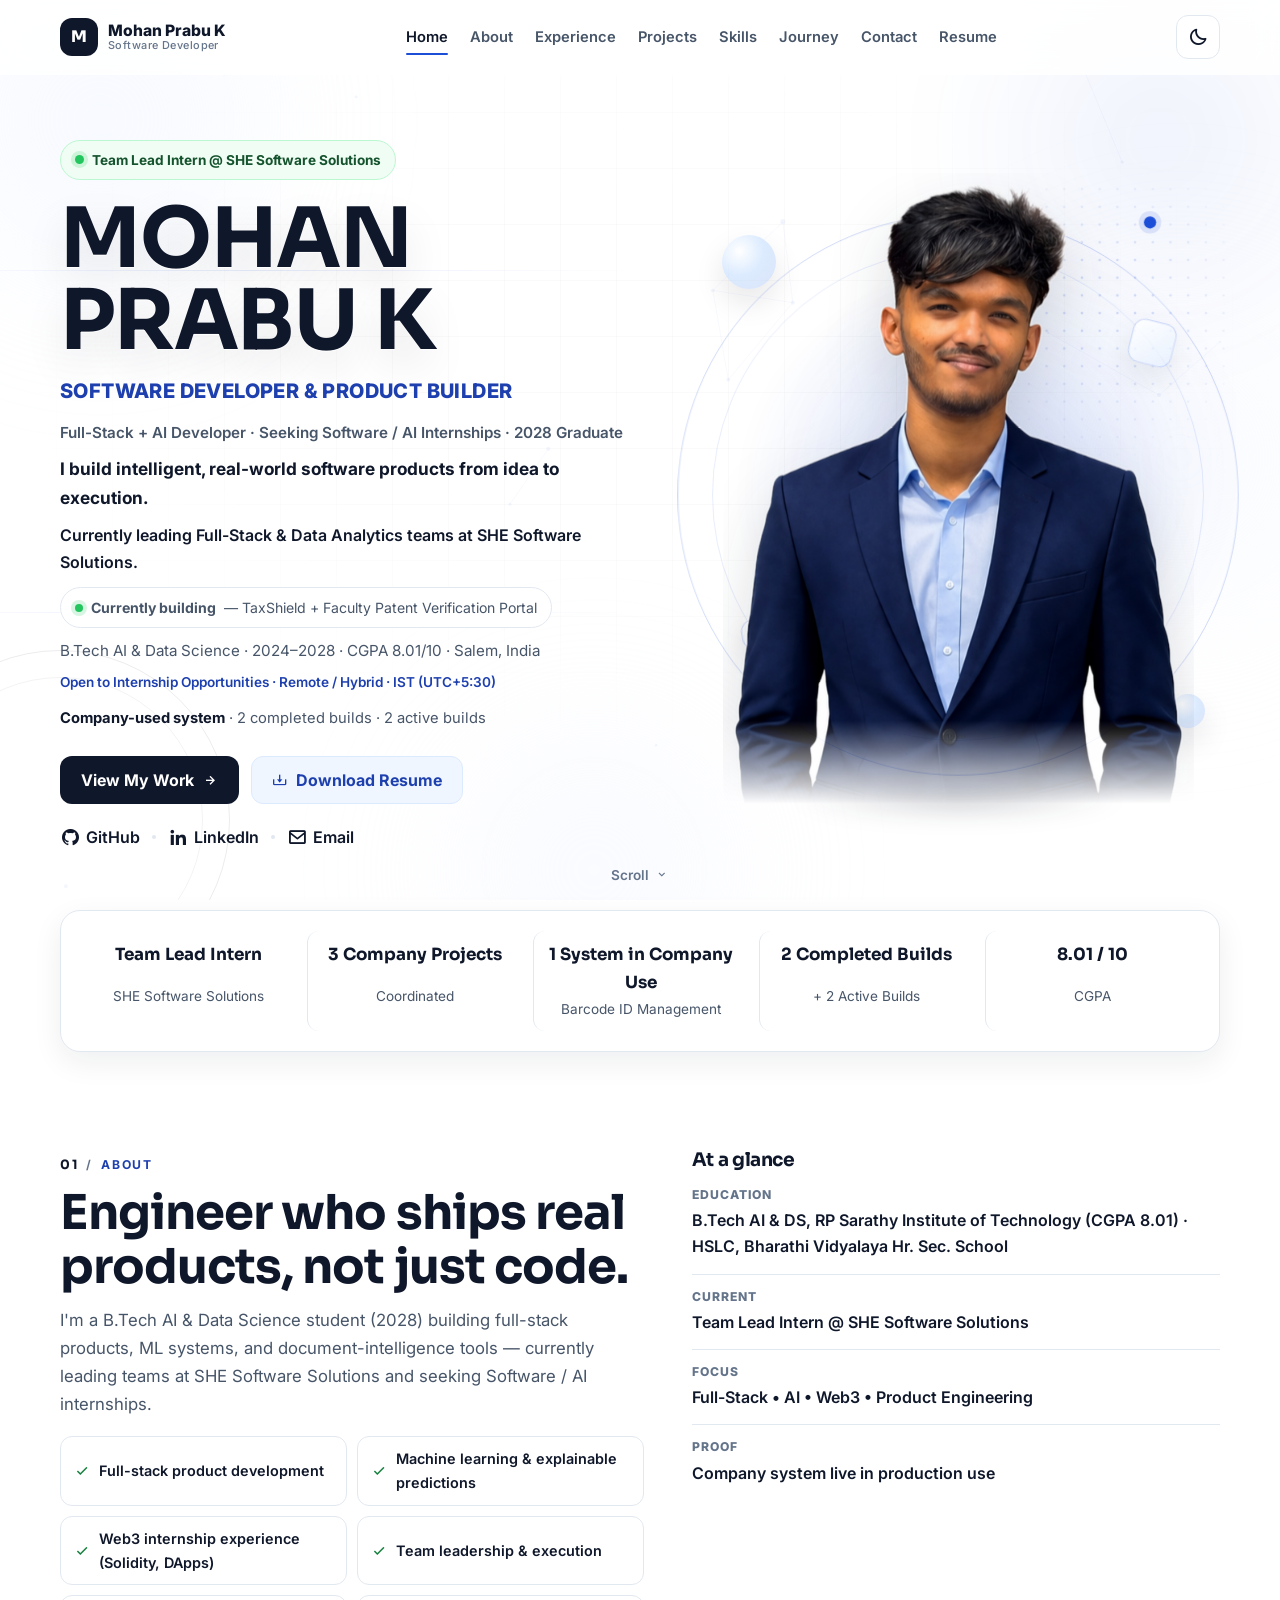
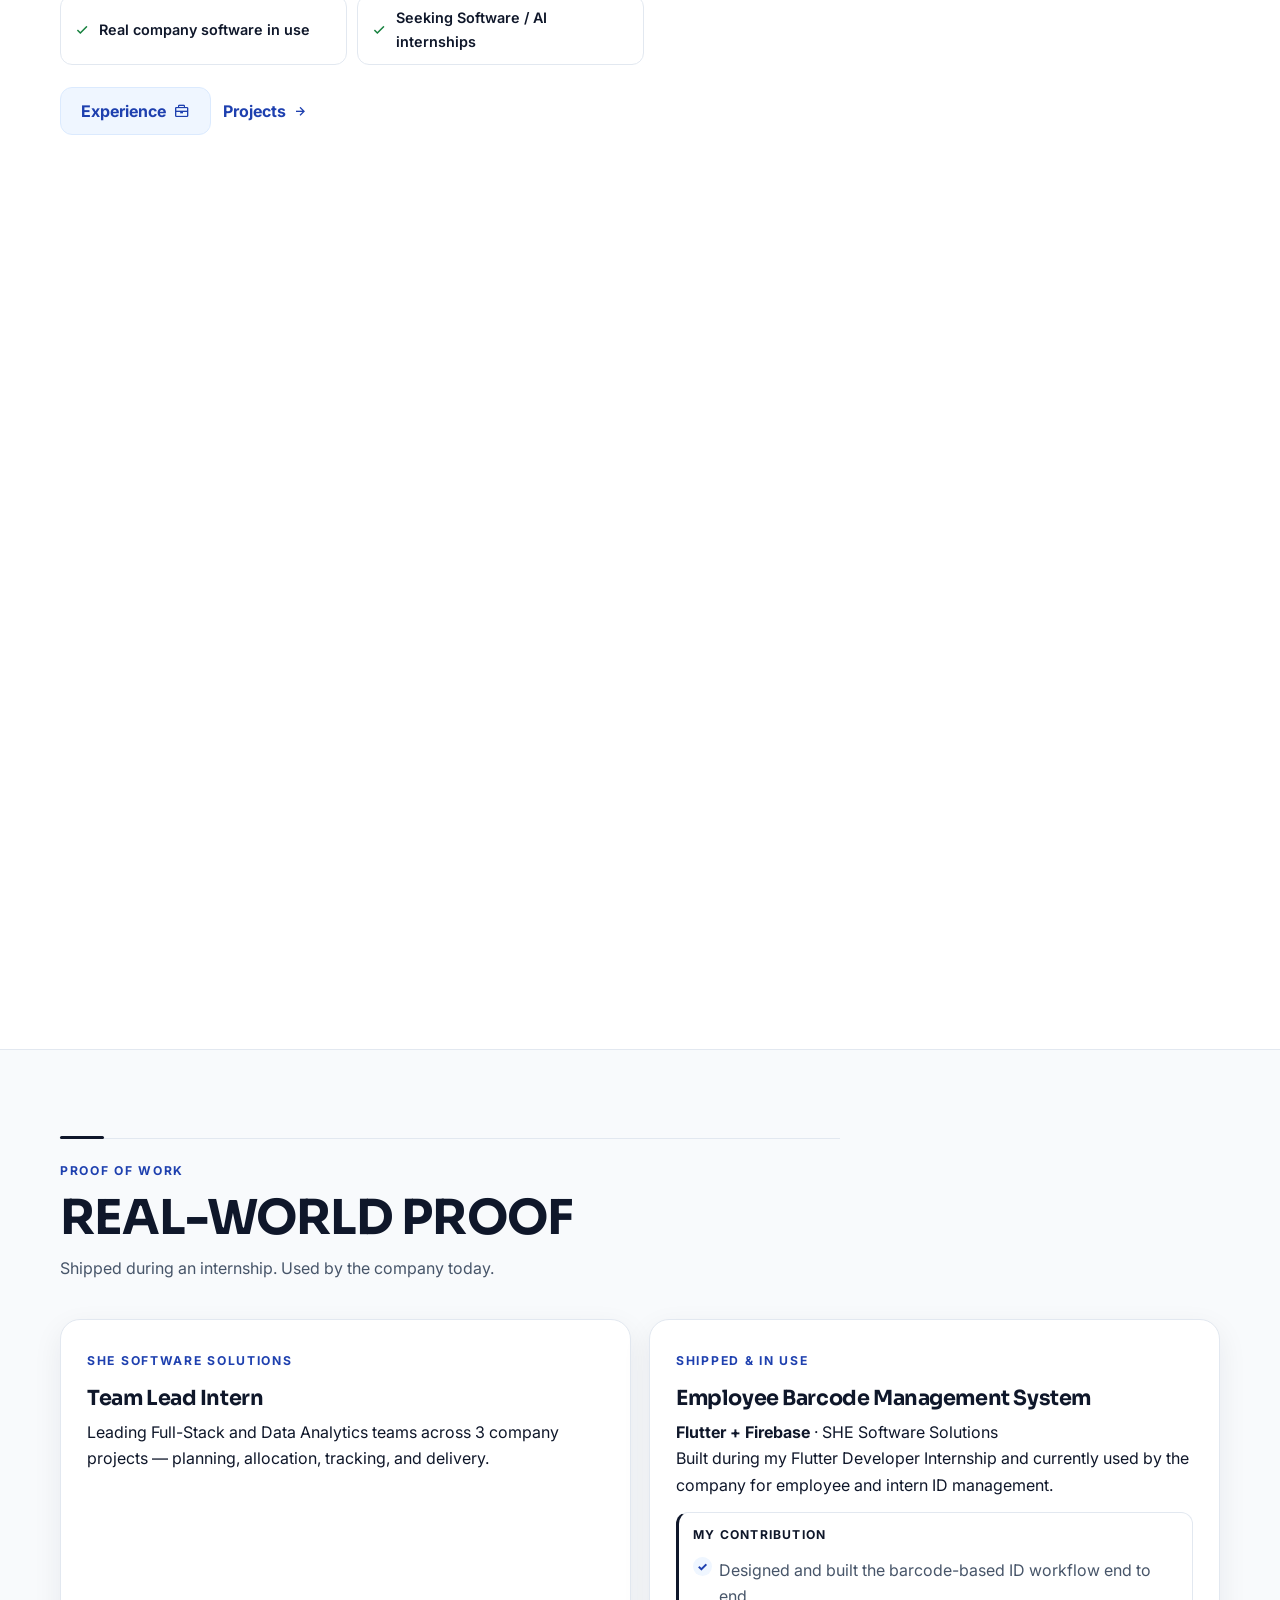
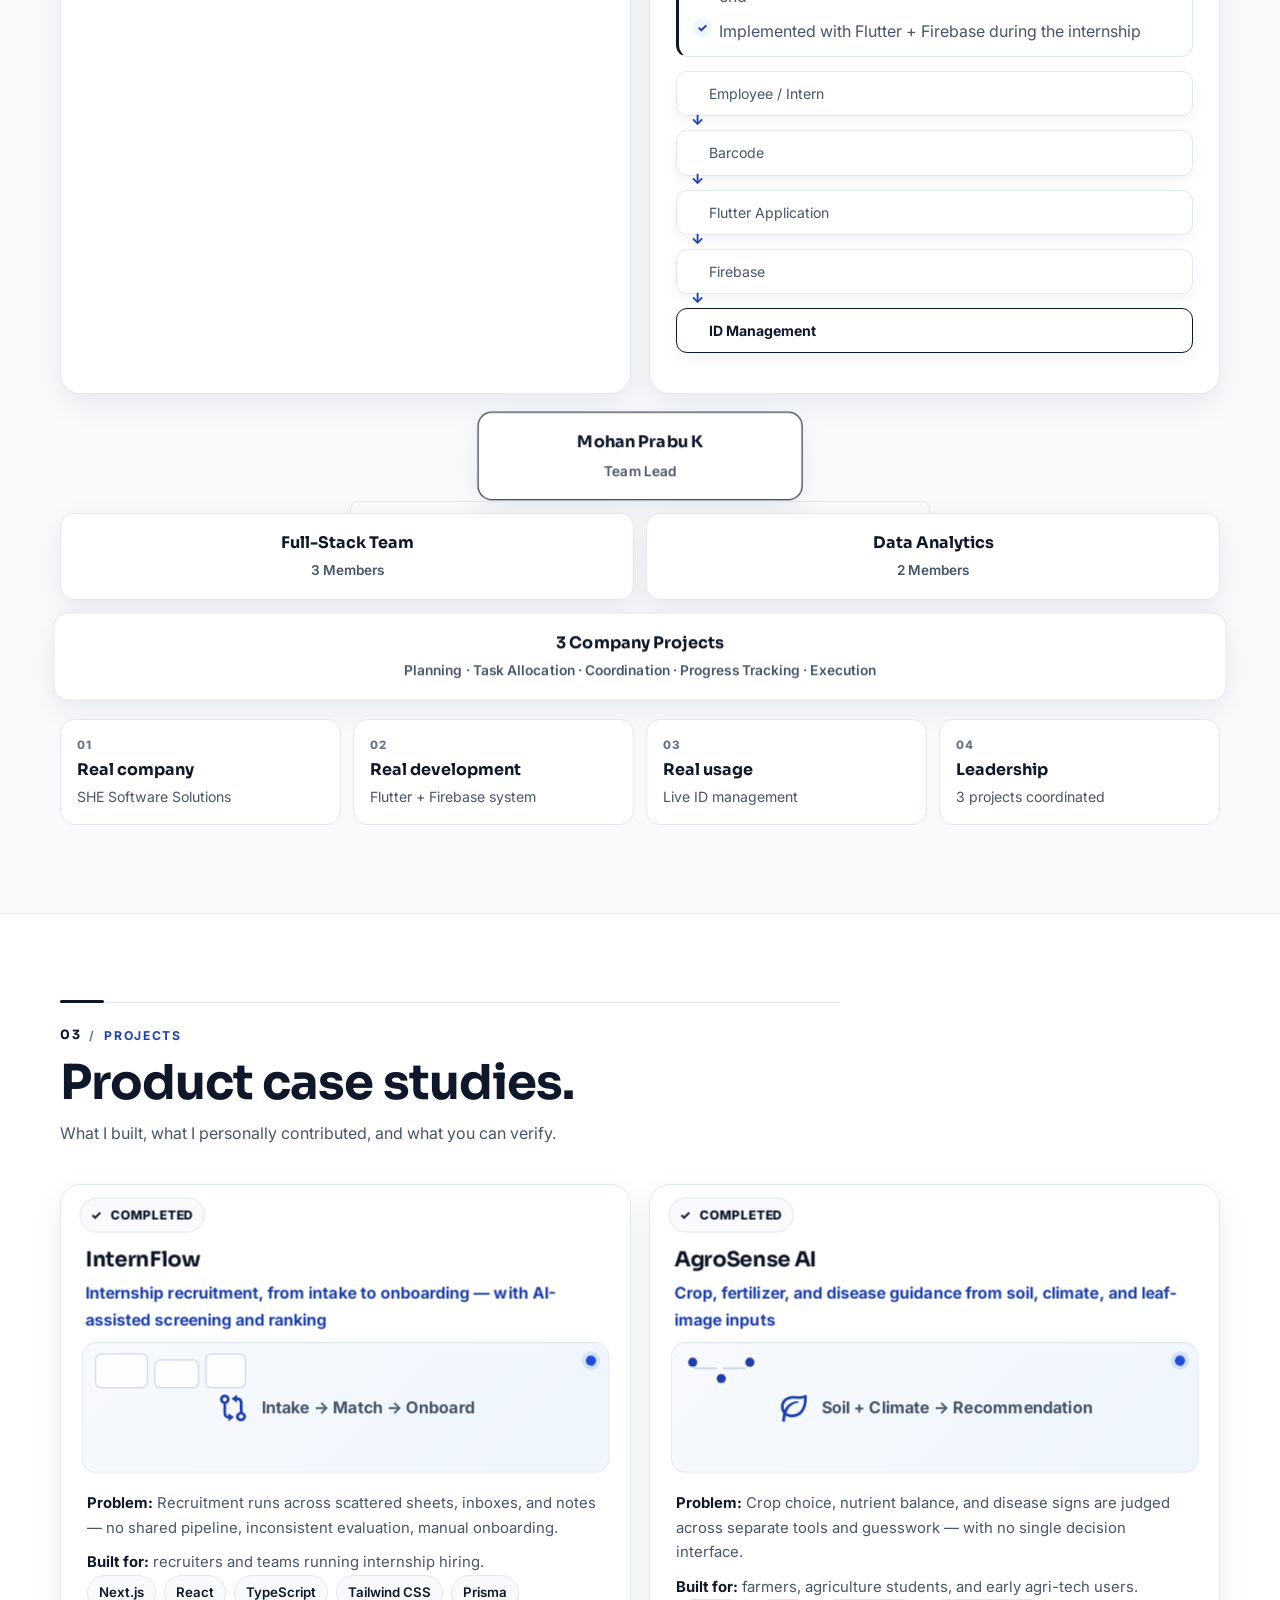
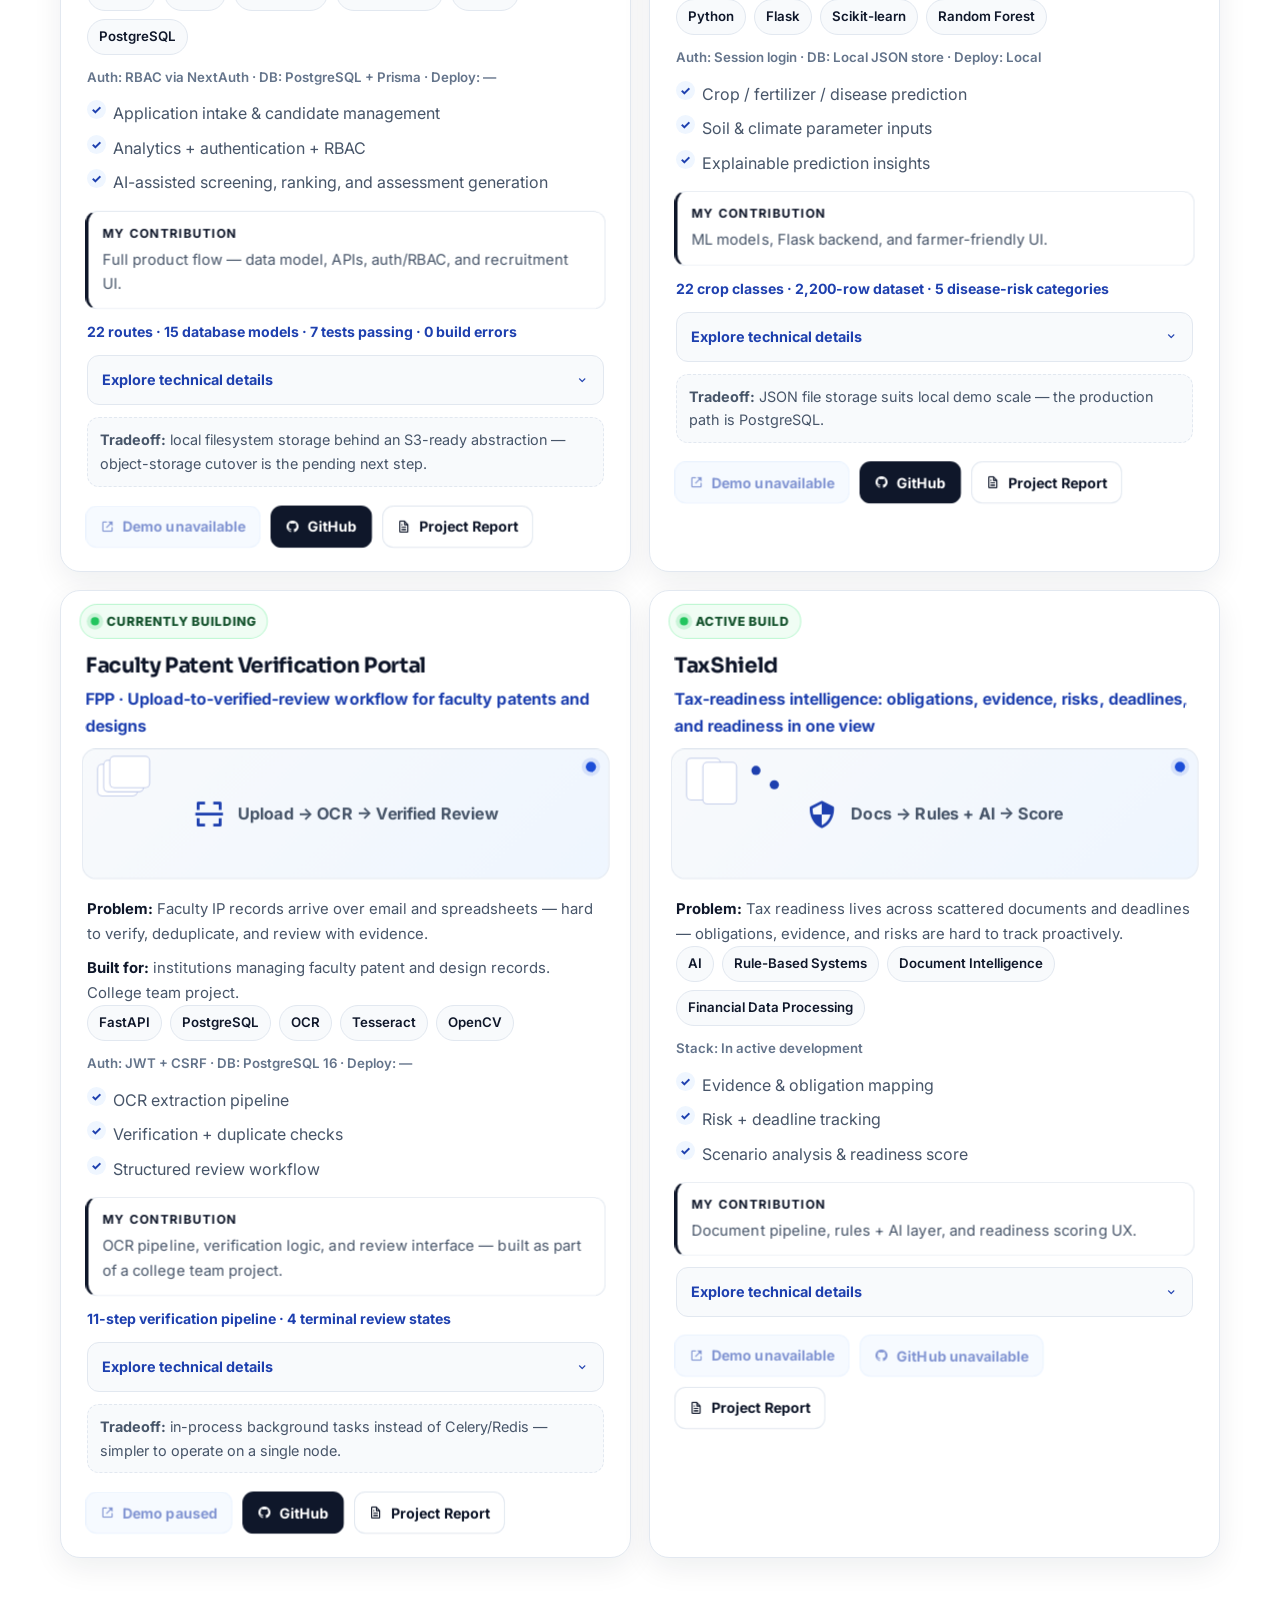
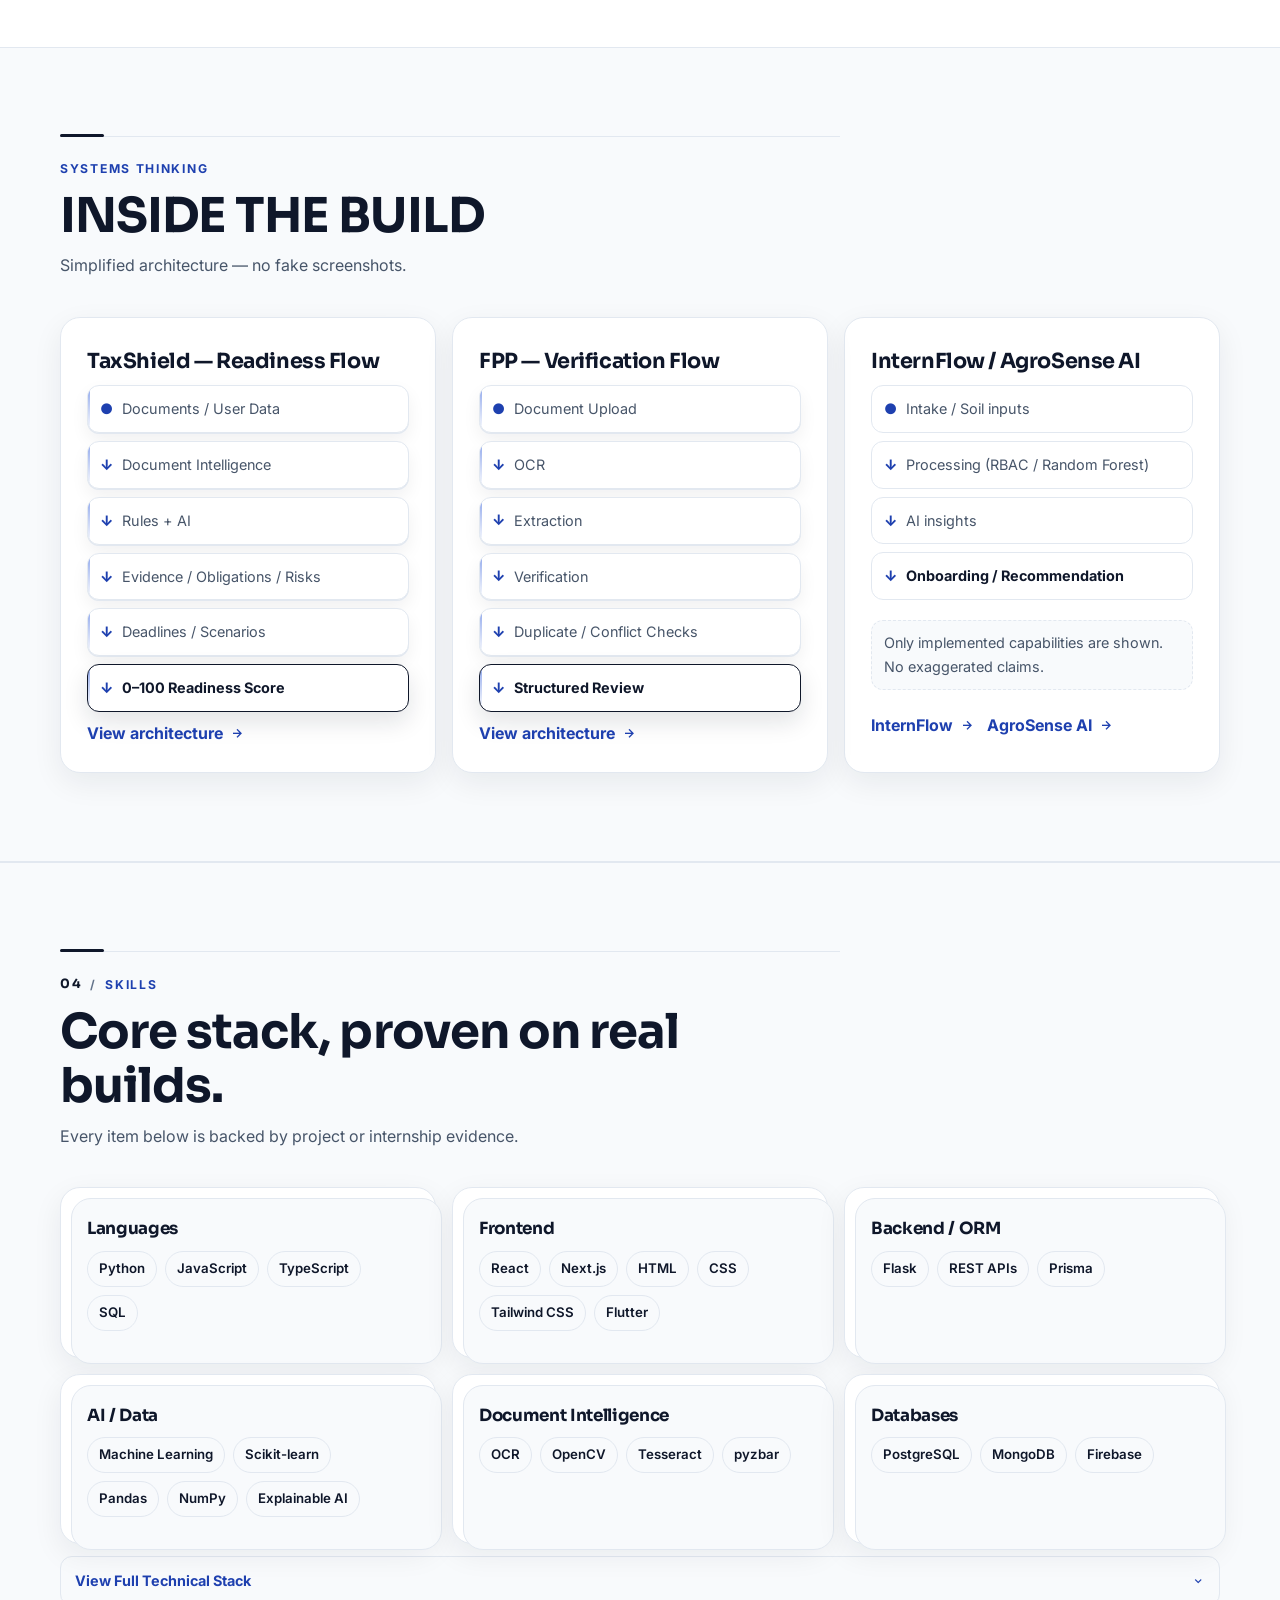
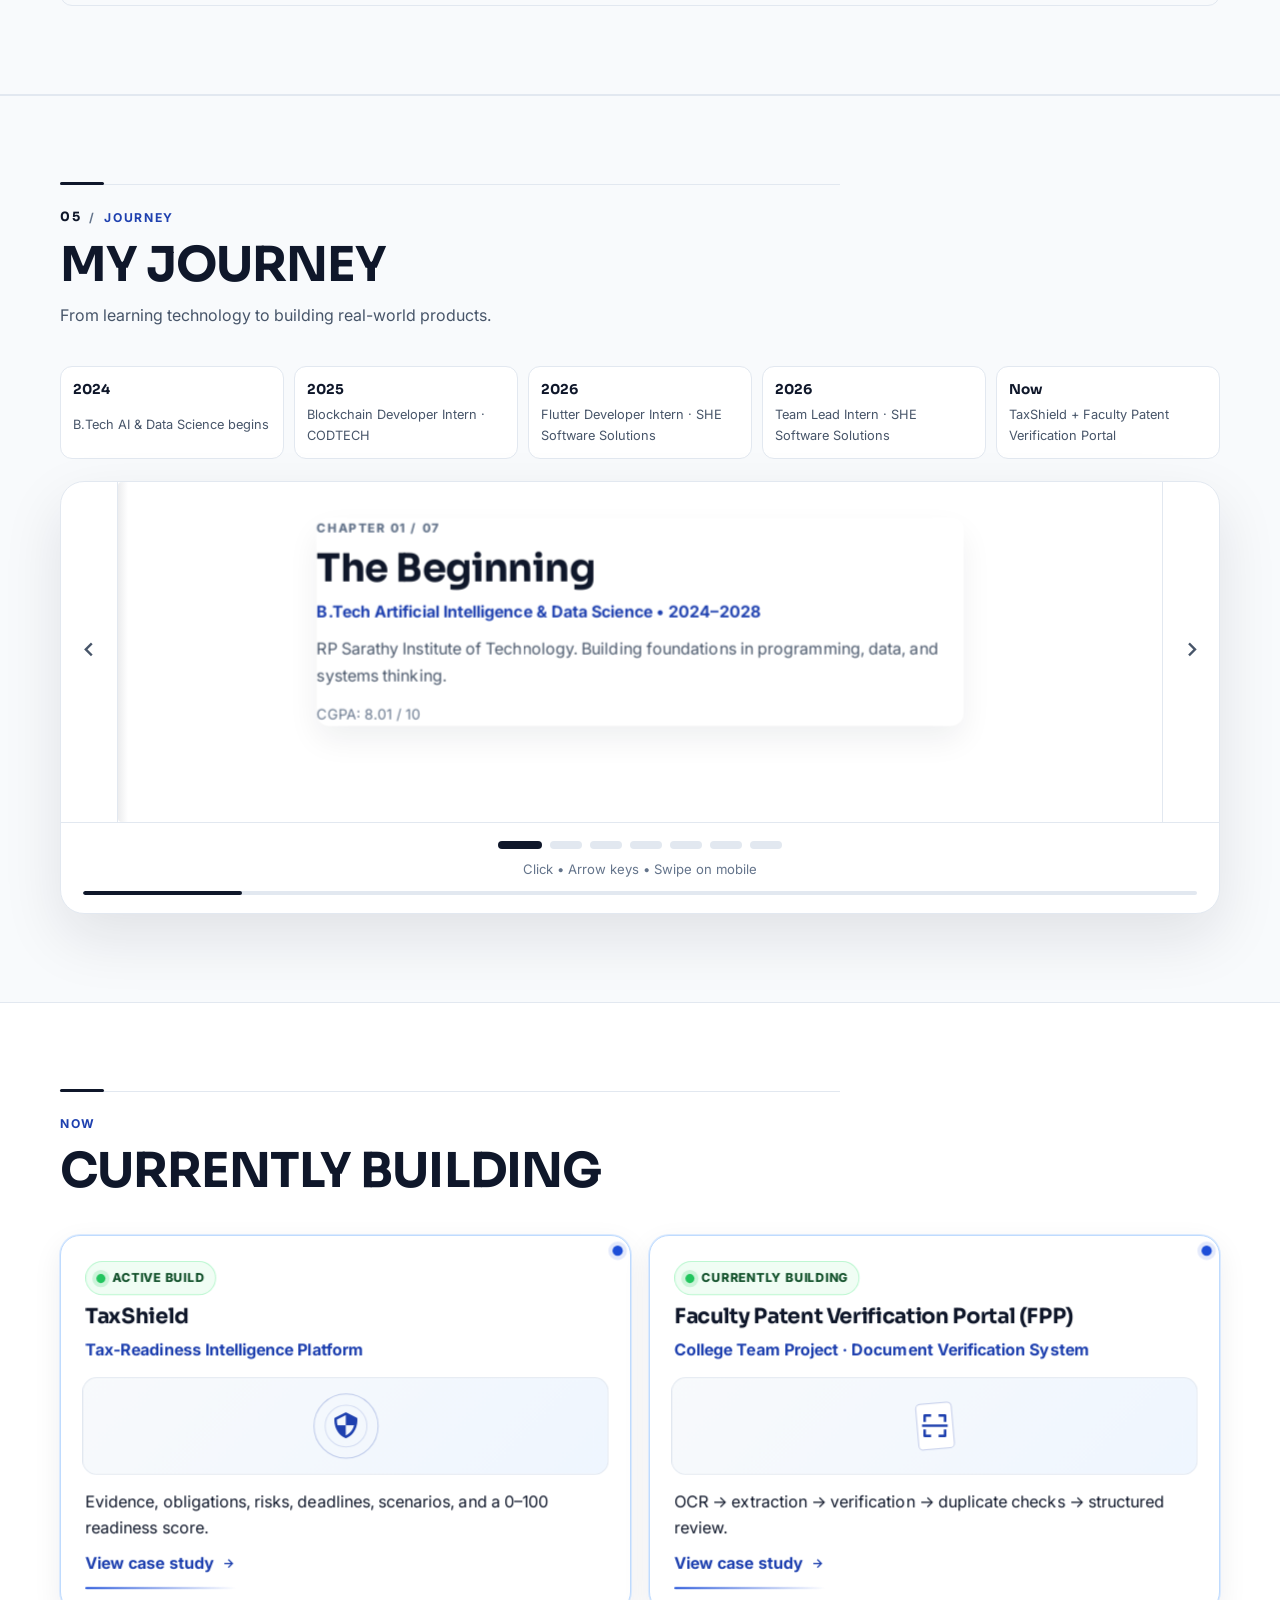
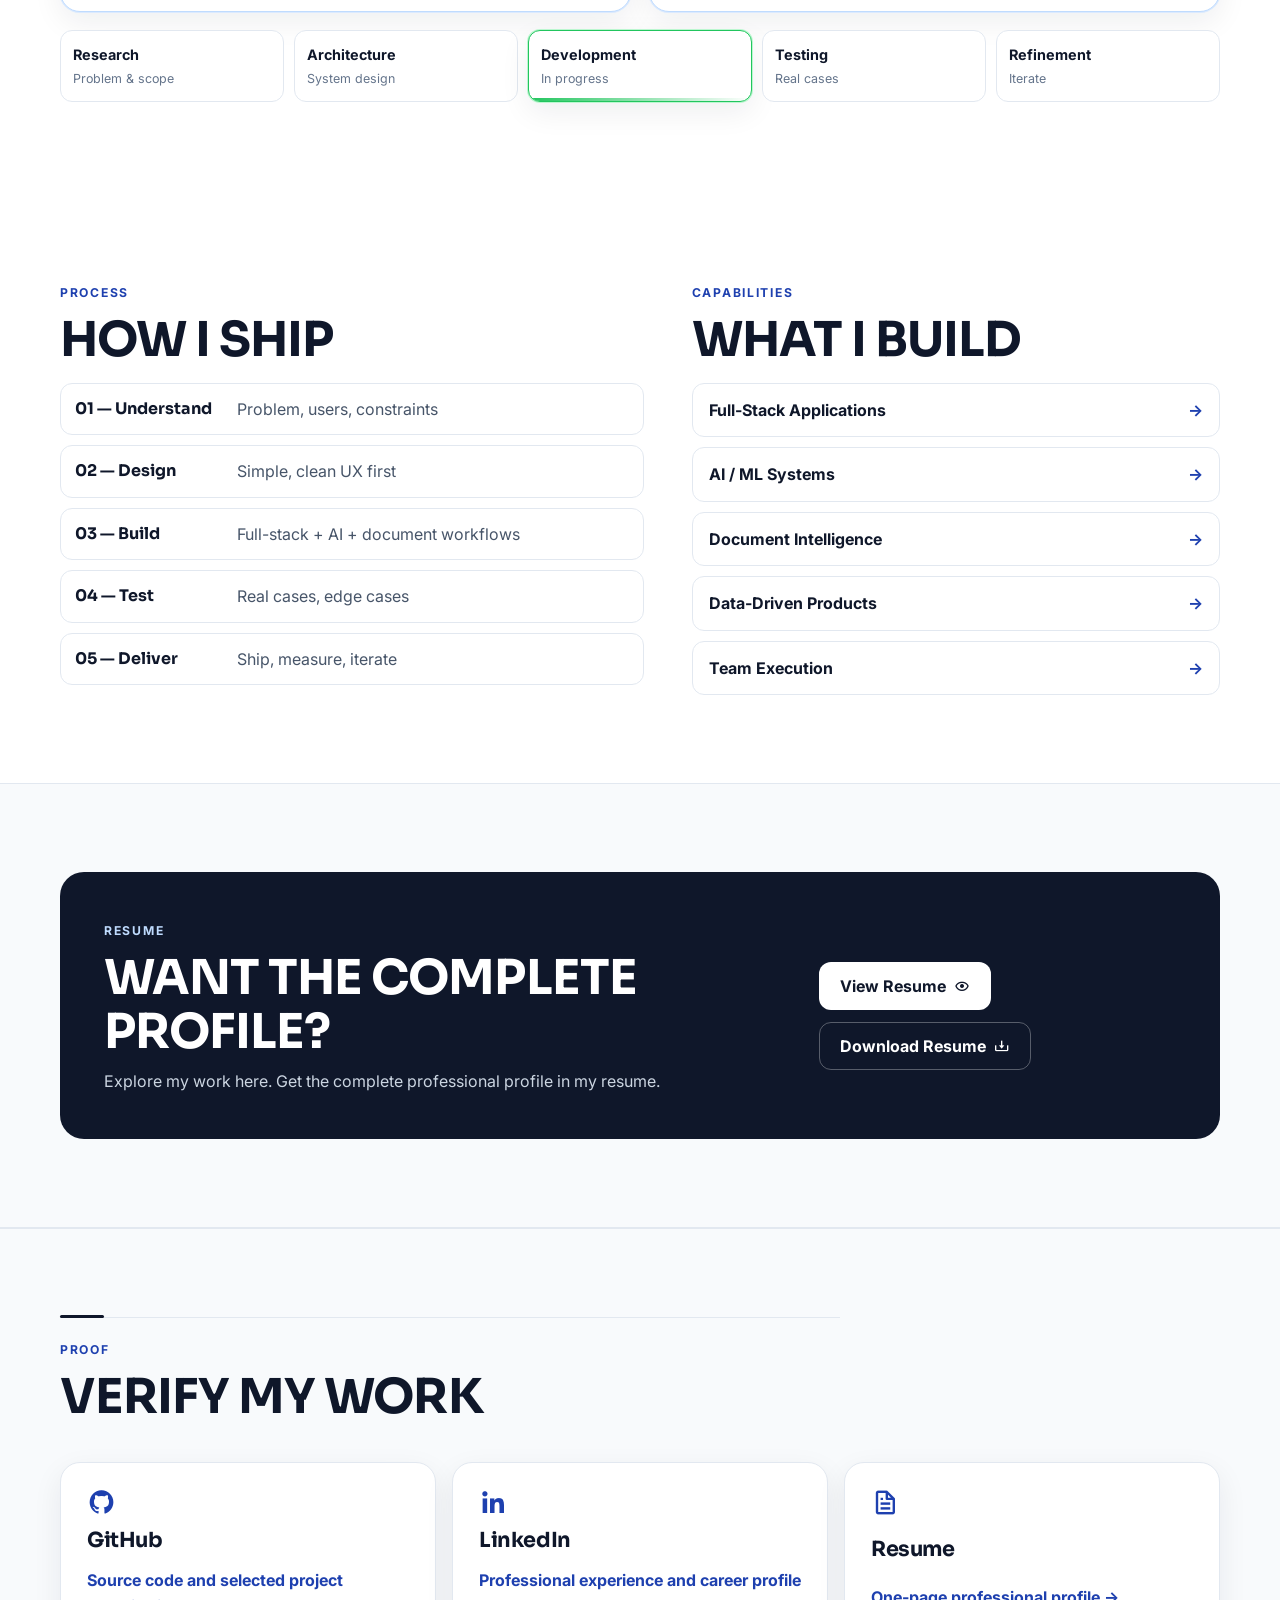
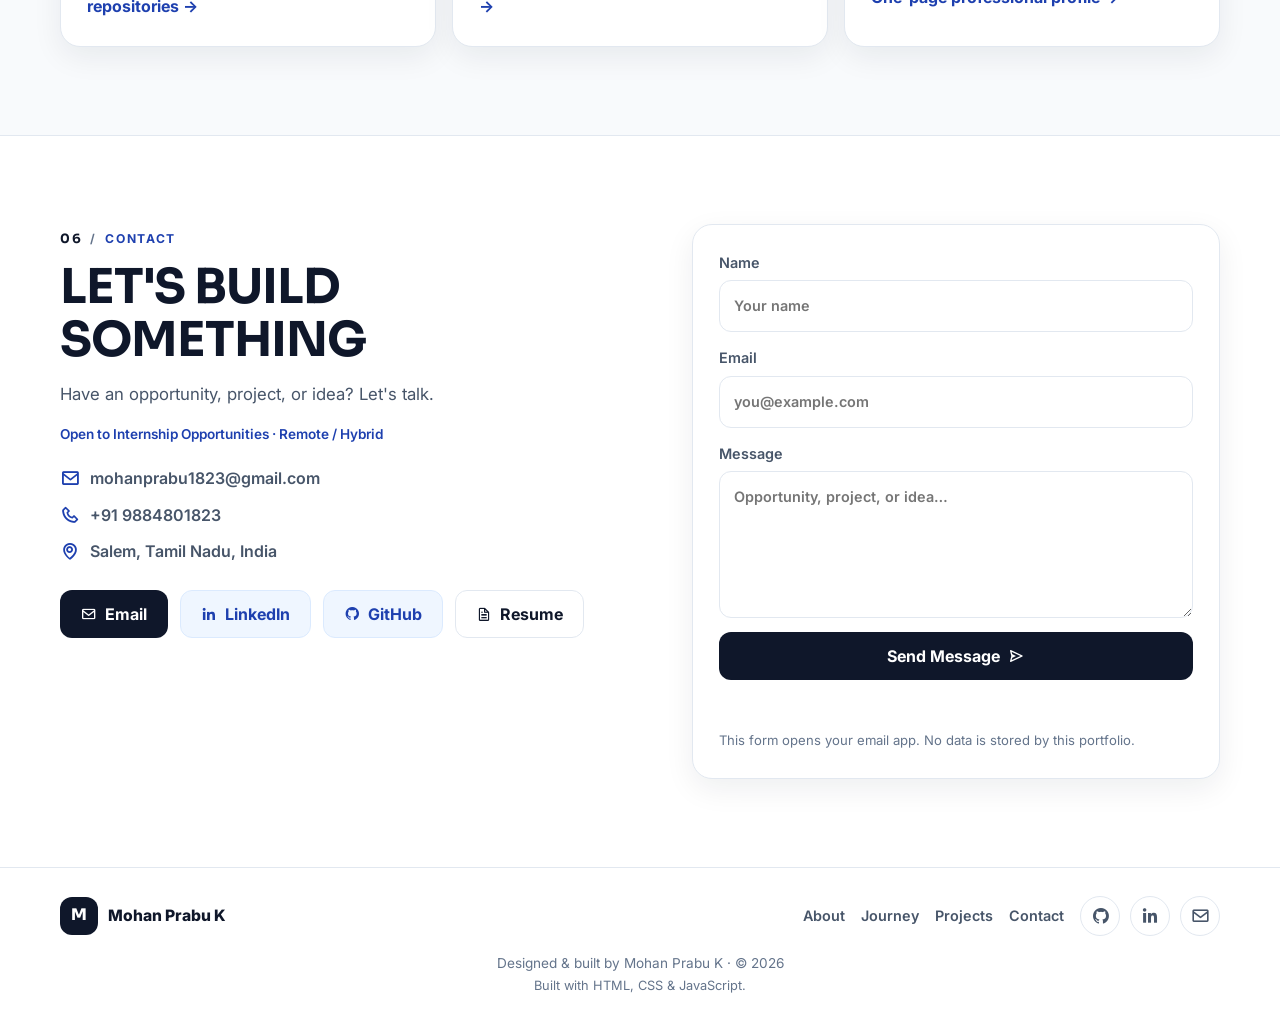
==== commit 1ceb1c0a: "Portfolio 3.0: recruiter-first upgrade - proof over decoration, CTA trust, canonical FPP" ====
--- a/index.html
+++ b/index.html
@@ -3,19 +3,22 @@
 <head>
   <meta charset="UTF-8">
   <meta name="viewport" content="width=device-width, initial-scale=1.0">
-  <meta name="description" content="Mohan Prabu K — Full-Stack, AI & Web3 Developer. I build intelligent, real-world software products from idea to execution. Team Lead Intern @ SHE Software Solutions.">
+  <meta name="description" content="Mohan Prabu K — Software Developer & Product Builder. Full-Stack + AI Developer seeking software/AI internships. Team Lead Intern @ SHE Software Solutions.">
   <meta name="author" content="Mohan Prabu K">
   <meta name="theme-color" content="#ffffff">
-  <meta property="og:title" content="Mohan Prabu K — Full-Stack • AI • Web3 Developer">
+  <meta property="og:title" content="Mohan Prabu K — Software Developer & Product Builder">
   <meta property="og:description" content="I build intelligent, real-world software products from idea to execution. Team Lead Intern @ SHE Software Solutions.">
   <meta property="og:type" content="website">
-  <title>Mohan Prabu K | Full-Stack • AI • Web3 Developer</title>
+  <title>Mohan Prabu K | Software Developer & Product Builder</title>
   <link rel="preconnect" href="https://fonts.googleapis.com">
   <link rel="preconnect" href="https://fonts.gstatic.com" crossorigin>
   <link href="https://fonts.googleapis.com/css2?family=Inter:wght@400;500;600;700&family=Sora:wght@600;700;800&display=swap" rel="stylesheet">
   <link href="https://unpkg.com/boxicons@2.1.4/css/boxicons.min.css" rel="stylesheet">
   <link rel="stylesheet" href="style.css">
   <link rel="icon" type="image/png" href="assets/images/mohan-professional-photo.png">
+  <script type="application/ld+json">
+  {"@context":"https://schema.org","@type":"Person","name":"Mohan Prabu K","jobTitle":"Software Developer & Product Builder","alumniOf":{"@type":"CollegeOrUniversity","name":"R P Sarathy Institute of Technology"},"address":{"@type":"PostalAddress","addressLocality":"Salem","addressRegion":"Tamil Nadu","addressCountry":"IN"},"sameAs":["https://github.com/MohanPrabu018-K","https://www.linkedin.com/in/mohan-prabu-061739325"]}
+  </script>
 </head>
 <body>
   <a class="skip-link" href="#home">Skip to content</a>
@@ -30,33 +33,23 @@
     <canvas id="ambientCanvas"></canvas>
   </div>
 
-  <!-- Welcome experience -->
-  <div class="welcome" id="welcome" role="dialog" aria-modal="true" aria-label="Welcome">
-    <div class="welcome__inner">
-      <p class="welcome__eyebrow">Portfolio 2.0</p>
-      <h1 class="welcome__title">WELCOME TO<br>MY WORLD</h1>
-      <p class="welcome__sub">Clean. Minimal. Built like a product.</p>
-      <div class="welcome__bar" aria-hidden="true"><span id="welcomeBar"></span></div>
-      <button class="btn btn--primary welcome__enter" id="welcomeEnter" type="button">Enter <i class="bx bx-right-arrow-alt" aria-hidden="true"></i></button>
-    </div>
-  </div>
-
   <div class="scroll-progress" id="scrollProgress" aria-hidden="true"></div>
 
   <header class="header" id="header">
     <nav class="nav container" aria-label="Main navigation">
       <a href="#home" class="logo" aria-label="Mohan Prabu K — home">
         <span class="logo__mark" aria-hidden="true">M</span>
-        <span class="logo__text">Mohan Prabu K<em>Full-Stack • AI • Web3</em></span>
+        <span class="logo__text">Mohan Prabu K<em>Software Developer</em></span>
       </a>
       <div class="nav__menu" id="navMenu">
         <a href="#home" class="nav__link is-active">Home</a>
         <a href="#about" class="nav__link">About</a>
+        <a href="#experience" class="nav__link">Experience</a>
+        <a href="#projects" class="nav__link">Projects</a>
+        <a href="#skills" class="nav__link">Skills</a>
         <a href="#journey" class="nav__link">Journey</a>
-        <a href="#experience" class="nav__link">Experience</a>
-        <a href="#skills" class="nav__link">Skills</a>
-        <a href="#projects" class="nav__link">Projects</a>
         <a href="#contact" class="nav__link">Contact</a>
+        <a href="#resume" class="nav__link">Resume</a>
       </div>
       <div class="nav__actions">
         <button class="icon-btn theme-toggle" id="themeToggle" type="button" aria-label="Switch to dark theme" aria-pressed="false" title="Toggle theme"><i class="bx bx-moon" aria-hidden="true"></i></button>
@@ -78,10 +71,13 @@
           <p class="pill pill--live"><span class="pulse-dot" aria-hidden="true"></span> Team Lead Intern @ SHE Software Solutions</p>
           <h1 id="heroTitle">MOHAN<br>PRABU K</h1>
           <p class="hero__role">Software Developer &amp; Product Builder</p>
+          <p class="hero__target">Full-Stack + AI Developer · Seeking Software / AI Internships · 2028 Graduate</p>
           <p class="hero__tagline"><strong>I build intelligent, real-world software products from idea to execution.</strong></p>
           <p class="hero__cred">Currently leading Full-Stack &amp; Data Analytics teams at SHE Software Solutions.</p>
-          <p class="hero__building"><span class="pulse-dot pulse-dot--sm" aria-hidden="true"></span> <strong>Currently building</strong> — TaxShield + Faculty Patent Verification System</p>
-          <p class="hero__meta">B.Tech AI &amp; Data Science • 2024–2028 • CGPA 8.01/10 • Salem, India</p>
+          <p class="hero__building"><span class="pulse-dot pulse-dot--sm" aria-hidden="true"></span> <strong>Currently building</strong> — TaxShield + Faculty Patent Verification Portal</p>
+          <p class="hero__meta">B.Tech AI &amp; Data Science · 2024–2028 · CGPA 8.01/10 · Salem, India</p>
+          <p class="hero__avail">Open to Internship Opportunities · Remote / Hybrid · IST (UTC+5:30)</p>
+          <p class="hero__proof" id="heroProof"></p>
           <div class="hero__buttons">
             <a href="#projects" class="btn btn--primary">View My Work <i class="bx bx-right-arrow-alt" aria-hidden="true"></i></a>
             <a href="assets/resume/Mohan_Prabu_K_Resume.pdf" class="btn btn--secondary" download><i class="bx bx-download" aria-hidden="true"></i> Download Resume</a>
@@ -110,7 +106,6 @@
             <div class="hero-portrait-shadow" id="photoShadow" aria-hidden="true"></div>
             <div class="hero-portrait-detail" data-px="4" aria-hidden="true"></div>
           </div>
-          <p class="photo-caption">Team Lead Intern · SHE Software Solutions</p>
         </div>
       </div>
       <a href="#snapshot" class="scroll-hint" aria-label="Scroll to recruiter snapshot">Scroll <i class="bx bx-chevron-down" aria-hidden="true"></i></a>
@@ -120,10 +115,10 @@
     <section class="snapshot" id="snapshot" aria-label="Recruiter snapshot">
       <div class="container snapshot__grid snapshot--3d reveal" data-tilt-group>
         <div class="snapshot__item"><strong>Team Lead Intern</strong><span>SHE Software Solutions</span></div>
-        <div class="snapshot__item"><strong>3 Projects</strong><span>Coordinated</span></div>
-        <div class="snapshot__item"><strong>AI + Full-Stack + Web3</strong><span>Development Areas</span></div>
+        <div class="snapshot__item"><strong>3 Company Projects</strong><span>Coordinated</span></div>
+        <div class="snapshot__item"><strong>1 System in Company Use</strong><span>Barcode ID Management</span></div>
+        <div class="snapshot__item"><strong>2 Completed Builds</strong><span>+ 2 Active Builds</span></div>
         <div class="snapshot__item"><strong>8.01 / 10</strong><span>CGPA</span></div>
-        <div class="snapshot__item"><strong>4</strong><span>Featured Projects</span></div>
       </div>
     </section>
 
@@ -133,18 +128,18 @@
         <div class="reveal">
           <p class="eyebrow eyebrow--numbered"><span class="sec-num">01</span><span class="sec-sep">/</span> About</p>
           <h2 class="section-title" id="aboutTitle">Engineer who ships real products, not just code.</h2>
-          <p class="lead">B.Tech Artificial Intelligence &amp; Data Science (2024–2028) building across full-stack, AI/ML, and Web3 — from idea to execution.</p>
+          <p class="lead">I'm a B.Tech AI &amp; Data Science student (2028) building full-stack products, ML systems, and document-intelligence tools — currently leading teams at SHE Software Solutions and seeking Software / AI internships.</p>
           <div class="about__points">
             <span><i class="bx bx-check" aria-hidden="true"></i> Full-stack product development</span>
-            <span><i class="bx bx-check" aria-hidden="true"></i> AI / ML &amp; document intelligence</span>
-            <span><i class="bx bx-check" aria-hidden="true"></i> Web3 / smart contracts / DApps</span>
+            <span><i class="bx bx-check" aria-hidden="true"></i> Machine learning &amp; explainable predictions</span>
+            <span><i class="bx bx-check" aria-hidden="true"></i> Web3 internship experience (Solidity, DApps)</span>
             <span><i class="bx bx-check" aria-hidden="true"></i> Team leadership &amp; execution</span>
             <span><i class="bx bx-check" aria-hidden="true"></i> Real company software in use</span>
-            <span><i class="bx bx-check" aria-hidden="true"></i> Continuous learning</span>
+            <span><i class="bx bx-check" aria-hidden="true"></i> Seeking Software / AI internships</span>
           </div>
           <div class="inline-actions">
-            <a href="#journey" class="btn btn--secondary">My Journey <i class="bx bx-book-open" aria-hidden="true"></i></a>
-            <a href="#experience" class="btn btn--link">Experience <i class="bx bx-right-arrow-alt" aria-hidden="true"></i></a>
+            <a href="#experience" class="btn btn--secondary">Experience <i class="bx bx-briefcase" aria-hidden="true"></i></a>
+            <a href="#projects" class="btn btn--link">Projects <i class="bx bx-right-arrow-alt" aria-hidden="true"></i></a>
           </div>
         </div>
         <div class="about__card reveal">
@@ -159,14 +154,359 @@
       </div>
     </section>
 
+    <!-- EXPERIENCE -->
+    <section class="section" id="experience" aria-labelledby="expTitle">
+      <div class="container">
+        <div class="section-head reveal">
+          <p class="eyebrow eyebrow--numbered"><span class="sec-num">02</span><span class="sec-sep">/</span> Experience</p>
+          <h2 class="section-title" id="expTitle">Real roles. Real responsibility.</h2>
+        </div>
+        <div class="exp-grid">
+          <article class="card card--featured card--she reveal" data-tilt-3d data-tilt-max="3">
+            <div class="card__top"><span class="status status--current"><span class="pulse-dot" aria-hidden="true"></span> Current</span><span class="card__date">June 2026 – Present</span></div>
+            <p class="eyebrow">Real-World Experience · SHE Software Solutions</p>
+            <h3>Team Lead Intern · Paid Internship</h3>
+            <p class="card__org">SHE Software Solutions</p>
+            <div class="she-stat"><strong>3</strong><span>Company<br>Projects</span></div>
+            <div class="tags tags--teams"><span>Full-Stack Team</span><span>Data Analytics Team</span></div>
+            <ul class="check-list">
+              <li>Task allocation &amp; project planning</li>
+              <li>Progress tracking &amp; team coordination</li>
+              <li>Coordinating implementation across Full-Stack and Data Analytics execution</li>
+              <li>Execution ownership across 3 projects</li>
+            </ul>
+          </article>
+          <article class="card reveal">
+            <div class="card__top"><span class="status">Internship</span><span class="card__date">Mar 2026 – May 2026</span></div>
+            <h3>Flutter Developer Intern</h3>
+            <p class="card__org">SHE Software Solutions</p>
+            <p><strong>Employee Barcode Management System</strong> — Flutter + Firebase.</p>
+            <p class="note">Currently used by the company for employee and intern ID management.</p>
+          </article>
+          <article class="card reveal">
+            <div class="card__top"><span class="status">Remote</span><span class="card__date">June 2025 – July 2025</span></div>
+            <h3>Blockchain Developer Intern</h3>
+            <p class="card__org">CODTECH IT Solutions</p>
+            <ul class="check-list">
+              <li>Built smart contracts and a Web3 DApp</li>
+              <li>Worked with blockchain fundamentals and decentralized architecture</li>
+            </ul>
+          </article>
+        </div>
+      </div>
+    </section>
+
+    <!-- REAL WORLD -->
+    <section class="section section--tint" id="realworld" aria-labelledby="rwTitle">
+      <div class="container">
+        <div class="section-head reveal">
+          <p class="eyebrow">Proof of Work</p>
+          <h2 class="section-title" id="rwTitle">REAL-WORLD PROOF</h2>
+          <p class="section-sub">Shipped during an internship. Used by the company today.</p>
+        </div>
+        <div class="rw-grid">
+          <article class="card reveal">
+            <p class="eyebrow">SHE Software Solutions</p>
+            <h3>Team Lead Intern</h3>
+            <p>Leading Full-Stack and Data Analytics teams across 3 company projects — planning, allocation, tracking, and delivery.</p>
+          </article>
+          <article class="card reveal">
+            <p class="eyebrow">Shipped &amp; In Use</p>
+            <h3>Employee Barcode Management System</h3>
+            <p><strong>Flutter + Firebase</strong> · SHE Software Solutions</p>
+            <p>Built during my Flutter Developer Internship and currently used by the company for employee and intern ID management.</p>
+            <div class="contrib">
+              <h4>My Contribution</h4>
+              <ul class="check-list">
+                <li>Designed and built the barcode-based ID workflow end to end</li>
+                <li>Implemented with Flutter + Firebase during the internship</li>
+              </ul>
+            </div>
+            <ol class="barcode-flow" aria-label="Barcode system flow">
+              <li>Employee / Intern</li>
+              <li>Barcode</li>
+              <li>Flutter Application</li>
+              <li>Firebase</li>
+              <li><strong>ID Management</strong></li>
+            </ol>
+          </article>
+        </div>
+        <div class="orgchart reveal" aria-label="SHE Software Solutions team structure">
+          <div class="org-lead" data-depth="14"><strong>Mohan Prabu K</strong><span>Team Lead</span></div>
+          <div class="org-split">
+            <div class="org-team" data-depth="8"><strong>Full-Stack Team</strong><span>3 Members</span></div>
+            <div class="org-team" data-depth="8"><strong>Data Analytics</strong><span>2 Members</span></div>
+          </div>
+          <div class="org-projects" data-depth="10"><strong>3 Company Projects</strong><span>Planning · Task Allocation · Coordination · Progress Tracking · Execution</span></div>
+        </div>
+        <ol class="flow-steps reveal" aria-label="How real-world experience flows">
+          <li><strong>Real company</strong><span>SHE Software Solutions</span></li>
+          <li><strong>Real development</strong><span>Flutter + Firebase system</span></li>
+          <li><strong>Real usage</strong><span>Live ID management</span></li>
+          <li><strong>Leadership</strong><span>3 projects coordinated</span></li>
+        </ol>
+      </div>
+    </section>
+
+    <!-- PROJECTS -->
+    <section class="section" id="projects" aria-labelledby="projectsTitle">
+      <div class="container">
+        <div class="section-head reveal">
+          <p class="eyebrow eyebrow--numbered"><span class="sec-num">03</span><span class="sec-sep">/</span> Projects</p>
+          <h2 class="section-title" id="projectsTitle">Product case studies.</h2>
+          <p class="section-sub">What I built, what I personally contributed, and what you can verify.</p>
+        </div>
+        <div class="projects-grid">
+
+          <article class="card project project--3d project--object reveal" id="project-internflow" data-project-card="internflow" data-tilt-3d data-tilt-max="4">
+            <p class="status status--done" data-depth="24"><span aria-hidden="true">✓</span> Completed</p>
+            <h3 data-depth="6">InternFlow</h3>
+            <p class="card__org" data-depth="6">Internship recruitment, from intake to onboarding — with AI-assisted screening and ranking</p>
+            <div class="project-visual visual--panels" aria-hidden="true"><span class="pv-panel pv-a"></span><span class="pv-panel pv-b"></span><span class="pv-panel pv-c"></span><i class="bx bx-git-compare"></i><span>Intake → Match → Onboard</span><span class="pv-dot"></span></div>
+            <p class="prob"><strong>Problem:</strong> Recruitment runs across scattered sheets, inboxes, and notes — no shared pipeline, inconsistent evaluation, manual onboarding.</p>
+            <p class="prob"><strong>Built for:</strong> recruiters and teams running internship hiring.</p>
+            <div class="tags"><span>Next.js</span><span>React</span><span>TypeScript</span><span>Tailwind CSS</span><span>Prisma</span><span>PostgreSQL</span></div>
+            <p class="meta-line">Auth: RBAC via NextAuth · DB: PostgreSQL + Prisma · Deploy: —</p>
+            <ul class="check-list">
+              <li>Application intake &amp; candidate management</li>
+              <li>Analytics + authentication + RBAC</li>
+              <li>AI-assisted screening, ranking, and assessment generation</li>
+            </ul>
+            <div class="contrib" data-depth="6">
+              <h4>My Contribution</h4>
+              <p>Full product flow — data model, APIs, auth/RBAC, and recruitment UI.</p>
+            </div>
+            <p class="metric-line">22 routes · 15 database models · 7 tests passing · 0 build errors</p>
+            <details class="tech-details">
+              <summary>Explore technical details <i class="bx bx-chevron-down" aria-hidden="true"></i></summary>
+              <div class="tech-details__body">
+                <p><strong>Architecture</strong><span>Next.js full-stack app with API routes, Prisma ORM layer, and role-gated pages.</span></p>
+                <p><strong>Data flow</strong><span>Application intake → validation → PostgreSQL via Prisma → candidate pipeline → analytics → onboarding checklist.</span></p>
+                <p><strong>Backend</strong><span>REST-style API routes for applications, candidates, and analytics.</span></p>
+                <p><strong>Database</strong><span>PostgreSQL models for users, roles, applications, and onboarding state.</span></p>
+                <p><strong>AI</strong><span>AI assists screening, ranking, assessment generation, and recruiter search — it does not make autonomous decisions.</span></p>
+                <p><strong>Validation</strong><span>Vitest suite passing; 22-route production build with 0 errors.</span></p>
+              </div>
+            </details>
+            <p class="note"><strong>Tradeoff:</strong> local filesystem storage behind an S3-ready abstraction — object-storage cutover is the pending next step.</p>
+            <div class="project__actions" data-depth="6">
+              <button class="btn btn--secondary btn--sm" type="button" data-action="live" data-project="internflow"><i class="bx bx-link-external" aria-hidden="true"></i> Live Demo</button>
+              <button class="btn btn--primary btn--sm" type="button" data-action="github" data-project="internflow"><i class="bx bxl-github" aria-hidden="true"></i> GitHub</button>
+              <button class="btn btn--ghost btn--sm" type="button" data-action="report" data-project="internflow"><i class="bx bx-file" aria-hidden="true"></i> Project Report</button>
+            </div>
+          </article>
+
+          <article class="card project project--3d project--object reveal" id="project-agrosense" data-project-card="agrosense" data-tilt-3d data-tilt-max="4">
+            <p class="status status--done" data-depth="24"><span aria-hidden="true">✓</span> Completed</p>
+            <h3 data-depth="6">AgroSense AI</h3>
+            <p class="card__org" data-depth="6">Crop, fertilizer, and disease guidance from soil, climate, and leaf-image inputs</p>
+            <div class="project-visual visual--nodes" aria-hidden="true"><span class="pv-link pv-l1"></span><span class="pv-link pv-l2"></span><span class="pv-node pv-n1"></span><span class="pv-node pv-n2"></span><span class="pv-node pv-n3"></span><i class="bx bx-leaf"></i><span>Soil + Climate → Recommendation</span><span class="pv-dot"></span></div>
+            <p class="prob"><strong>Problem:</strong> Crop choice, nutrient balance, and disease signs are judged across separate tools and guesswork — with no single decision interface.</p>
+            <p class="prob"><strong>Built for:</strong> farmers, agriculture students, and early agri-tech users.</p>
+            <div class="tags"><span>Python</span><span>Flask</span><span>Scikit-learn</span><span>Random Forest</span></div>
+            <p class="meta-line">Auth: Session login · DB: Local JSON store · Deploy: Local</p>
+            <ul class="check-list">
+              <li>Crop / fertilizer / disease prediction</li>
+              <li>Soil &amp; climate parameter inputs</li>
+              <li>Explainable prediction insights</li>
+            </ul>
+            <div class="contrib" data-depth="6">
+              <h4>My Contribution</h4>
+              <p>ML models, Flask backend, and farmer-friendly UI.</p>
+            </div>
+            <p class="metric-line">22 crop classes · 2,200-row dataset · 5 disease-risk categories</p>
+            <details class="tech-details">
+              <summary>Explore technical details <i class="bx bx-chevron-down" aria-hidden="true"></i></summary>
+              <div class="tech-details__body">
+                <p><strong>Architecture</strong><span>Flask backend serving scikit-learn Random Forest models behind a simple input UI.</span></p>
+                <p><strong>Data flow</strong><span>Soil / climate parameters → preprocessing → model inference → explainable insight → recommendation.</span></p>
+                <p><strong>Backend</strong><span>Flask routes for prediction, input validation, and result rendering.</span></p>
+                <p><strong>Model</strong><span>Random Forest classifiers with feature-importance explanations; evaluation details documented in the project report.</span></p>
+                <p><strong>Validation</strong><span>Tested against real soil/climate input cases.</span></p>
+              </div>
+            </details>
+            <p class="note"><strong>Tradeoff:</strong> JSON file storage suits local demo scale — the production path is PostgreSQL.</p>
+            <div class="project__actions" data-depth="6">
+              <button class="btn btn--secondary btn--sm" type="button" data-action="live" data-project="agrosense"><i class="bx bx-link-external" aria-hidden="true"></i> Live Demo</button>
+              <button class="btn btn--primary btn--sm" type="button" data-action="github" data-project="agrosense"><i class="bx bxl-github" aria-hidden="true"></i> GitHub</button>
+              <button class="btn btn--ghost btn--sm" type="button" data-action="report" data-project="agrosense"><i class="bx bx-file" aria-hidden="true"></i> Project Report</button>
+            </div>
+          </article>
+
+          <article class="card project project--3d project--object reveal" id="project-fpp" data-project-card="fpp" data-tilt-3d data-tilt-max="4">
+            <p class="status status--current" data-depth="24"><span class="pulse-dot pulse-dot--sm" aria-hidden="true"></span> Currently Building</p>
+            <h3 data-depth="6">Faculty Patent Verification Portal</h3>
+            <p class="card__org" data-depth="6">FPP · Upload-to-verified-review workflow for faculty patents and designs</p>
+            <div class="project-visual visual--stack" aria-hidden="true"><span class="pv-doc pv-a"></span><span class="pv-doc pv-b"></span><span class="pv-doc pv-c"></span><i class="bx bx-scan"></i><span>Upload → OCR → Verified Review</span><span class="pv-dot"></span></div>
+            <p class="prob"><strong>Problem:</strong> Faculty IP records arrive over email and spreadsheets — hard to verify, deduplicate, and review with evidence.</p>
+            <p class="prob"><strong>Built for:</strong> institutions managing faculty patent and design records. College team project.</p>
+            <div class="tags"><span>FastAPI</span><span>PostgreSQL</span><span>OCR</span><span>Tesseract</span><span>OpenCV</span></div>
+            <p class="meta-line">Auth: JWT + CSRF · DB: PostgreSQL 16 · Deploy: —</p>
+            <ul class="check-list">
+              <li>OCR extraction pipeline</li>
+              <li>Verification + duplicate checks</li>
+              <li>Structured review workflow</li>
+            </ul>
+            <div class="contrib" data-depth="6">
+              <h4>My Contribution</h4>
+              <p>OCR pipeline, verification logic, and review interface — built as part of a college team project.</p>
+            </div>
+            <p class="metric-line">11-step verification pipeline · 4 terminal review states</p>
+            <details class="tech-details">
+              <summary>Explore technical details <i class="bx bx-chevron-down" aria-hidden="true"></i></summary>
+              <div class="tech-details__body">
+                <p><strong>Architecture</strong><span>Upload → OCR → extraction → verification → review queue.</span></p>
+                <p><strong>Data flow</strong><span>Document upload → Tesseract / OpenCV extraction → field verification → duplicate / conflict checks → structured review.</span></p>
+                <p><strong>Backend</strong><span>FastAPI routes with validation, review state, and PostgreSQL persistence.</span></p>
+                <p><strong>Processing</strong><span>Image preprocessing, text extraction, and rule-based verification.</span></p>
+                <p><strong>Validation</strong><span>In progress — only the flows shown here are claimed.</span></p>
+              </div>
+            </details>
+            <p class="note"><strong>Tradeoff:</strong> in-process background tasks instead of Celery/Redis — simpler to operate on a single node.</p>
+            <div class="project__actions" data-depth="6">
+              <button class="btn btn--secondary btn--sm" type="button" data-action="live" data-project="fpp"><i class="bx bx-link-external" aria-hidden="true"></i> Live Demo</button>
+              <button class="btn btn--primary btn--sm" type="button" data-action="github" data-project="fpp"><i class="bx bxl-github" aria-hidden="true"></i> GitHub</button>
+              <button class="btn btn--ghost btn--sm" type="button" data-action="report" data-project="fpp"><i class="bx bx-file" aria-hidden="true"></i> Project Report</button>
+            </div>
+          </article>
+
+          <article class="card project project--3d project--object reveal" id="project-taxshield" data-project-card="taxshield" data-tilt-3d data-tilt-max="4">
+            <p class="status status--current" data-depth="24"><span class="pulse-dot pulse-dot--sm" aria-hidden="true"></span> Active Build</p>
+            <h3 data-depth="6">TaxShield</h3>
+            <p class="card__org" data-depth="6">Tax-readiness intelligence: obligations, evidence, risks, deadlines, and readiness in one view</p>
+            <div class="project-visual visual--docs" aria-hidden="true"><span class="pv-doc pv-a"></span><span class="pv-doc pv-b"></span><span class="pv-node pv-n1"></span><span class="pv-node pv-n2"></span><i class="bx bx-shield-quarter"></i><span>Docs → Rules + AI → Score</span><span class="pv-dot"></span></div>
+            <p class="prob"><strong>Problem:</strong> Tax readiness lives across scattered documents and deadlines — obligations, evidence, and risks are hard to track proactively.</p>
+            <div class="tags"><span>AI</span><span>Rule-Based Systems</span><span>Document Intelligence</span><span>Financial Data Processing</span></div>
+            <p class="meta-line">Stack: In active development</p>
+            <ul class="check-list">
+              <li>Evidence &amp; obligation mapping</li>
+              <li>Risk + deadline tracking</li>
+              <li>Scenario analysis &amp; readiness score</li>
+            </ul>
+            <div class="contrib" data-depth="6">
+              <h4>My Contribution</h4>
+              <p>Document pipeline, rules + AI layer, and readiness scoring UX.</p>
+            </div>
+            <details class="tech-details">
+              <summary>Explore technical details <i class="bx bx-chevron-down" aria-hidden="true"></i></summary>
+              <div class="tech-details__body">
+                <p><strong>Architecture</strong><span>Document intake → document intelligence → rules + AI engine → readiness output.</span></p>
+                <p><strong>Data flow</strong><span>Documents / user data → extraction → evidence / obligations / risks → deadlines / scenarios → 0–100 score.</span></p>
+                <p><strong>Backend</strong><span>Rule checks augmented by AI interpretation over extracted document data.</span></p>
+                <p><strong>AI</strong><span>Rule-based intelligence with AI-assisted document analysis — early build, scope evolving with implementation.</span></p>
+                <p><strong>Validation</strong><span>In progress — only the flows shown here are claimed.</span></p>
+              </div>
+            </details>
+            <div class="project__actions" data-depth="6">
+              <button class="btn btn--secondary btn--sm" type="button" data-action="live" data-project="taxshield"><i class="bx bx-link-external" aria-hidden="true"></i> Live Demo</button>
+              <button class="btn btn--secondary btn--sm" type="button" data-action="github" data-project="taxshield"><i class="bx bxl-github" aria-hidden="true"></i> GitHub</button>
+              <button class="btn btn--ghost btn--sm" type="button" data-action="report" data-project="taxshield"><i class="bx bx-file" aria-hidden="true"></i> Project Report</button>
+            </div>
+          </article>
+
+        </div>
+      </div>
+    </section>
+
+    <!-- INSIDE THE BUILD -->
+    <section class="section section--tint" id="inside" aria-labelledby="insideTitle">
+      <div class="container">
+        <div class="section-head reveal">
+          <p class="eyebrow">Systems Thinking</p>
+          <h2 class="section-title" id="insideTitle">INSIDE THE BUILD</h2>
+          <p class="section-sub">Simplified architecture — no fake screenshots.</p>
+        </div>
+        <div class="inside-grid">
+          <article class="card card--pipe reveal" data-tilt-3d data-tilt-max="2" aria-label="TaxShield workflow">
+            <h3>TaxShield — Readiness Flow</h3>
+            <ol class="mini-flow mini-flow--animated pipe">
+              <li data-depth="8">Documents / User Data</li>
+              <li data-depth="10">Document Intelligence</li>
+              <li data-depth="12">Rules + AI</li>
+              <li data-depth="14">Evidence / Obligations / Risks</li>
+              <li data-depth="16">Deadlines / Scenarios</li>
+              <li data-depth="18"><strong>0–100 Readiness Score</strong></li>
+            </ol>
+            <a class="btn btn--link arch-link" href="#project-taxshield">View architecture <i class="bx bx-right-arrow-alt" aria-hidden="true"></i></a>
+          </article>
+          <article class="card card--pipe reveal" data-tilt-3d data-tilt-max="2" aria-label="FPP workflow">
+            <h3>FPP — Verification Flow</h3>
+            <ol class="mini-flow mini-flow--animated pipe">
+              <li data-depth="8">Document Upload</li>
+              <li data-depth="10">OCR</li>
+              <li data-depth="12">Extraction</li>
+              <li data-depth="14">Verification</li>
+              <li data-depth="16">Duplicate / Conflict Checks</li>
+              <li data-depth="18"><strong>Structured Review</strong></li>
+            </ol>
+            <a class="btn btn--link arch-link" href="#project-fpp">View architecture <i class="bx bx-right-arrow-alt" aria-hidden="true"></i></a>
+          </article>
+          <article class="card reveal" aria-label="InternFlow and AgroSense workflows">
+            <h3>InternFlow / AgroSense AI</h3>
+            <ol class="mini-flow">
+              <li>Intake / Soil inputs</li>
+              <li>Processing (RBAC / Random Forest)</li>
+              <li>AI insights</li>
+              <li><strong>Onboarding / Recommendation</strong></li>
+            </ol>
+            <p class="note">Only implemented capabilities are shown. No exaggerated claims.</p>
+            <div class="inline-actions">
+              <a class="btn btn--link arch-link" href="#project-internflow">InternFlow <i class="bx bx-right-arrow-alt" aria-hidden="true"></i></a>
+              <a class="btn btn--link arch-link" href="#project-agrosense">AgroSense AI <i class="bx bx-right-arrow-alt" aria-hidden="true"></i></a>
+            </div>
+          </article>
+        </div>
+      </div>
+    </section>
+
+    <!-- SKILLS -->
+    <section class="section section--tint" id="skills" aria-labelledby="skillsTitle">
+      <div class="container">
+        <div class="section-head reveal">
+          <p class="eyebrow eyebrow--numbered"><span class="sec-num">04</span><span class="sec-sep">/</span> Skills</p>
+          <h2 class="section-title" id="skillsTitle">Core stack, proven on real builds.</h2>
+          <p class="section-sub">Every item below is backed by project or internship evidence.</p>
+        </div>
+        <div class="skills-grid">
+          <article class="card reveal"><h3>Languages</h3><div class="tags"><span>Python</span><span>JavaScript</span><span>TypeScript</span><span>SQL</span></div></article>
+          <article class="card reveal"><h3>Frontend</h3><div class="tags"><span>React</span><span>Next.js</span><span>HTML</span><span>CSS</span><span>Tailwind CSS</span><span>Flutter</span></div></article>
+          <article class="card reveal"><h3>Backend / ORM</h3><div class="tags"><span>Flask</span><span>REST APIs</span><span>Prisma</span></div></article>
+          <article class="card reveal"><h3>AI / Data</h3><div class="tags"><span>Machine Learning</span><span>Scikit-learn</span><span>Pandas</span><span>NumPy</span><span>Explainable AI</span></div></article>
+          <article class="card reveal"><h3>Document Intelligence</h3><div class="tags"><span>OCR</span><span>OpenCV</span><span>Tesseract</span><span>pyzbar</span></div></article>
+          <article class="card reveal"><h3>Databases</h3><div class="tags"><span>PostgreSQL</span><span>MongoDB</span><span>Firebase</span></div></article>
+        </div>
+        <details class="tech-details reveal">
+          <summary>View Full Technical Stack <i class="bx bx-chevron-down" aria-hidden="true"></i></summary>
+          <div class="tech-details__body">
+            <p><strong>Languages</strong><span>Python, JavaScript, TypeScript, SQL, HTML, CSS</span></p>
+            <p><strong>Frontend</strong><span>React.js, Next.js, Tailwind CSS, Flutter</span></p>
+            <p><strong>Backend</strong><span>Flask, REST APIs, Prisma</span></p>
+            <p><strong>AI / ML</strong><span>Machine Learning, Scikit-learn, Pandas, NumPy, Explainable AI, Generative AI, LLMs, Agentic AI</span></p>
+            <p><strong>Blockchain / Web3</strong><span>Solidity, Smart Contract Development, Web3.js, Polygon, DApps — internship experience</span></p>
+            <p><strong>Databases</strong><span>PostgreSQL, MongoDB, Prisma, Firebase</span></p>
+            <p><strong>Document Intelligence</strong><span>OCR, OpenCV, Tesseract, pyzbar</span></p>
+            <p><strong>Tools &amp; Deployment</strong><span>Git, GitHub, VS Code, Jupyter, Jira, Microsoft Teams, Cloudflare, Vercel, Render</span></p>
+            <p><strong>Core &amp; Leadership</strong><span>DSA, OOP, Problem-Solving, Team Management, Project Management, Task Allocation, Team Coordination, Communication</span></p>
+          </div>
+        </details>
+      </div>
+    </section>
+
     <!-- JOURNEY BOOK -->
     <section class="section section--tint" id="journey" aria-labelledby="journeyTitle">
       <div class="container">
         <div class="section-head reveal">
-          <p class="eyebrow eyebrow--numbered"><span class="sec-num">02</span><span class="sec-sep">/</span> Journey · Signature Experience</p>
+          <p class="eyebrow eyebrow--numbered"><span class="sec-num">05</span><span class="sec-sep">/</span> Journey</p>
           <h2 class="section-title" id="journeyTitle">MY JOURNEY</h2>
           <p class="section-sub">From learning technology to building real-world products.</p>
         </div>
+        <ol class="journey-static reveal" aria-label="Journey timeline">
+          <li><strong>2024</strong><span>B.Tech AI &amp; Data Science begins</span></li>
+          <li><strong>2025</strong><span>Blockchain Developer Intern · CODTECH</span></li>
+          <li><strong>2026</strong><span>Flutter Developer Intern · SHE Software Solutions</span></li>
+          <li><strong>2026</strong><span>Team Lead Intern · SHE Software Solutions</span></li>
+          <li><strong>Now</strong><span>TaxShield + Faculty Patent Verification Portal</span></li>
+        </ol>
         <div class="book book--3d reveal" id="book" data-tilt-3d data-tilt-max="2">
           <div class="book__frame">
             <button class="book__nav book__nav--prev" id="bookPrev" type="button" aria-label="Previous chapter"><i class="bx bx-chevron-left" aria-hidden="true"></i></button>
@@ -195,93 +535,17 @@
             <div class="book__progress" aria-hidden="true"><span id="bookProgress"></span></div>
           </div>
         </div>
-      </div>
-    </section>
-
-    <!-- EXPERIENCE -->
-    <section class="section" id="experience" aria-labelledby="expTitle">
-      <div class="container">
-        <div class="section-head reveal">
-          <p class="eyebrow eyebrow--numbered"><span class="sec-num">03</span><span class="sec-sep">/</span> Experience</p>
-          <h2 class="section-title" id="expTitle">Real roles. Real responsibility.</h2>
-        </div>
-        <div class="exp-grid">
-          <article class="card card--featured card--she reveal" data-tilt-3d data-tilt-max="3">
-            <div class="card__top"><span class="status status--current"><span class="pulse-dot" aria-hidden="true"></span> Current</span><span class="card__date">June 2026 – Present</span></div>
-            <p class="eyebrow">Real-World Experience · SHE Software Solutions</p>
-            <h3>Team Lead Intern — Stipendiary</h3>
-            <p class="card__org">SHE Software Solutions</p>
-            <div class="she-stat"><strong>3</strong><span>Company<br>Projects</span></div>
-            <div class="tags tags--teams"><span>Full-Stack Team</span><span>Data Analytics Team</span></div>
-            <ul class="check-list">
-              <li>Task allocation &amp; project planning</li>
-              <li>Progress tracking &amp; team coordination</li>
-              <li>Execution ownership across 3 projects</li>
-            </ul>
-          </article>
-          <article class="card reveal">
-            <div class="card__top"><span class="status">Internship</span><span class="card__date">Mar 2026 – May 2026</span></div>
-            <h3>Flutter Developer Intern</h3>
-            <p class="card__org">SHE Software Solutions</p>
-            <p><strong>Employee Barcode Management System</strong> — Flutter + Firebase.</p>
-            <p class="note">Currently used by the company for employee and intern ID management.</p>
-          </article>
-          <article class="card reveal">
-            <div class="card__top"><span class="status">Remote</span><span class="card__date">June 2025 – July 2025</span></div>
-            <h3>Blockchain Developer Intern</h3>
-            <p class="card__org">CODTECH IT Solutions</p>
-            <ul class="check-list">
-              <li>Smart contracts</li>
-              <li>DApp development</li>
-              <li>Web3 fundamentals</li>
-            </ul>
-          </article>
-        </div>
-      </div>
-    </section>
-
-    <!-- REAL WORLD -->
-    <section class="section section--tint" id="realworld" aria-labelledby="rwTitle">
-      <div class="container">
-        <div class="section-head reveal">
-          <p class="eyebrow">Proof of Work</p>
-          <h2 class="section-title" id="rwTitle">REAL-WORLD EXPERIENCE</h2>
-          <p class="section-sub">Real company → Real development → Real usage → Leadership</p>
-        </div>
-        <div class="rw-grid">
-          <article class="card reveal">
-            <p class="eyebrow">SHE Software Solutions</p>
-            <h3>Team Lead Intern</h3>
-            <p>Leading Full-Stack and Data Analytics teams across 3 company projects — planning, allocation, tracking, and delivery.</p>
-          </article>
-          <article class="card reveal">
-            <p class="eyebrow">Shipped &amp; In Use</p>
-            <h3>Employee Barcode Management System</h3>
-            <p><strong>Flutter + Firebase</strong></p>
-            <p>Currently used by the company for employee and intern ID management.</p>
-            <ol class="barcode-flow" aria-label="Barcode system flow">
-              <li>Employee / Intern</li>
-              <li>Barcode</li>
-              <li>Flutter Application</li>
-              <li>Firebase</li>
-              <li><strong>ID Management</strong></li>
-            </ol>
-          </article>
-        </div>
-        <div class="orgchart reveal" aria-label="SHE Software Solutions team structure">
-          <div class="org-lead" data-depth="14"><strong>Mohan Prabu K</strong><span>Team Lead</span></div>
-          <div class="org-split">
-            <div class="org-team" data-depth="8"><strong>Full-Stack Team</strong><span>3 Members</span></div>
-            <div class="org-team" data-depth="8"><strong>Data Analytics</strong><span>2 Members</span></div>
-          </div>
-          <div class="org-projects" data-depth="10"><strong>3 Company Projects</strong><span>Planning · Task Allocation · Coordination · Progress Tracking · Execution</span></div>
-        </div>
-        <ol class="flow-steps reveal" aria-label="How real-world experience flows">
-          <li><strong>Real company</strong><span>SHE Software Solutions</span></li>
-          <li><strong>Real development</strong><span>Flutter + Firebase system</span></li>
-          <li><strong>Real usage</strong><span>Live ID management</span></li>
-          <li><strong>Leadership</strong><span>3 projects coordinated</span></li>
-        </ol>
+        <noscript>
+          <ol>
+            <li>Chapter 01 — The Beginning: B.Tech AI &amp; Data Science, 2024–2028, CGPA 8.01/10.</li>
+            <li>Chapter 02 — Exploring Blockchain: Blockchain Developer Intern, CODTECH IT Solutions, June 2025 – July 2025.</li>
+            <li>Chapter 03 — Building for Industry: Flutter Developer Intern, SHE Software Solutions, March 2026 – May 2026. Employee Barcode Management System, now in company use.</li>
+            <li>Chapter 04 — Taking Leadership: Team Lead Intern, SHE Software Solutions, June 2026 – Present. Leading Full-Stack and Data Analytics teams across 3 projects.</li>
+            <li>Chapter 05 — Building Products: InternFlow and AgroSense AI, completed.</li>
+            <li>Chapter 06 — Current Chapter: TaxShield and Faculty Patent Verification Portal, currently building. You are here.</li>
+            <li>Chapter 07 — What's Next: Full-Stack, AI, Web3, product engineering, continuous learning.</li>
+          </ol>
+        </noscript>
       </div>
     </section>
 
@@ -294,7 +558,7 @@
         </div>
         <div class="building-grid">
           <article class="card card--building building-scene reveal" data-btilt>
-            <div class="card__top"><span class="status status--current"><span class="pulse-dot" aria-hidden="true"></span> Currently Working</span></div>
+            <div class="card__top"><span class="status status--current"><span class="pulse-dot" aria-hidden="true"></span> Active Build</span></div>
             <h3>TaxShield</h3>
             <p class="card__org">Tax-Readiness Intelligence Platform</p>
             <div class="building-visual" aria-hidden="true"><i class="bx bx-shield-quarter"></i><span class="bv-ring"></span></div>
@@ -303,9 +567,9 @@
             <span class="building-detail" aria-hidden="true"></span>
           </article>
           <article class="card card--building building-scene reveal" data-btilt>
-            <div class="card__top"><span class="status status--current"><span class="pulse-dot" aria-hidden="true"></span> Currently Working</span></div>
-            <h3>FPP</h3>
-            <p class="card__org">Faculty Patent Profile Verification System</p>
+            <div class="card__top"><span class="status status--current"><span class="pulse-dot" aria-hidden="true"></span> Currently Building</span></div>
+            <h3>Faculty Patent Verification Portal (FPP)</h3>
+            <p class="card__org">College Team Project · Document Verification System</p>
             <div class="building-visual" aria-hidden="true"><span class="bv-doc"></span><i class="bx bx-scan"></i></div>
             <p>OCR → extraction → verification → duplicate checks → structured review.</p>
             <a class="btn btn--link link--underline" href="#projects" data-goto-project="fpp">View case study <i class="bx bx-right-arrow-alt" aria-hidden="true"></i></a>
@@ -322,268 +586,31 @@
       </div>
     </section>
 
-    <!-- SKILLS -->
-    <section class="section section--tint" id="skills" aria-labelledby="skillsTitle">
-      <div class="container">
-        <div class="section-head reveal">
-          <p class="eyebrow eyebrow--numbered"><span class="sec-num">05</span><span class="sec-sep">/</span> Skills</p>
-          <h2 class="section-title" id="skillsTitle">Categorized. No fake percentages.</h2>
-        </div>
-        <div class="skills-grid">
-          <article class="card reveal"><h3>Languages</h3><div class="tags"><span>Python</span><span>JavaScript</span><span>TypeScript</span><span>SQL</span><span>HTML</span><span>CSS</span></div></article>
-          <article class="card reveal"><h3>Frontend</h3><div class="tags"><span>React.js</span><span>Next.js</span><span>Tailwind CSS</span><span>Flutter</span></div></article>
-          <article class="card reveal"><h3>Backend</h3><div class="tags"><span>Flask</span><span>REST APIs</span></div></article>
-          <article class="card reveal"><h3>AI / ML</h3><div class="tags"><span>Machine Learning</span><span>Scikit-learn</span><span>Pandas</span><span>NumPy</span><span>Explainable AI</span><span>Generative AI</span><span>LLMs</span><span>Agentic AI</span></div></article>
-          <article class="card reveal"><h3>Blockchain / Web3</h3><div class="tags"><span>Solidity</span><span>Smart Contract Development</span><span>Web3.js</span><span>Polygon</span><span>DApps</span></div></article>
-          <article class="card reveal"><h3>Databases</h3><div class="tags"><span>PostgreSQL</span><span>MongoDB</span><span>Prisma</span><span>Firebase</span></div></article>
-          <article class="card reveal"><h3>Document Intelligence</h3><div class="tags"><span>OCR</span><span>OpenCV</span><span>Tesseract</span><span>pyzbar</span></div></article>
-          <article class="card reveal"><h3>Tools &amp; Deployment</h3><div class="tags"><span>Git</span><span>GitHub</span><span>VS Code</span><span>Jupyter</span><span>Jira</span><span>Microsoft Teams</span><span>Cloudflare</span><span>Vercel</span><span>Render</span></div></article>
-          <article class="card reveal"><h3>Core &amp; Leadership</h3><div class="tags"><span>DSA</span><span>OOP</span><span>Problem-Solving</span><span>Team Management</span><span>Project Management</span><span>Task Allocation</span><span>Team Coordination</span><span>Communication</span></div></article>
-        </div>
-      </div>
-    </section>
-
-    <!-- PROJECTS -->
-    <section class="section" id="projects" aria-labelledby="projectsTitle">
-      <div class="container">
-        <div class="section-head reveal">
-          <p class="eyebrow eyebrow--numbered"><span class="sec-num">04</span><span class="sec-sep">/</span> Projects</p>
-          <h2 class="section-title" id="projectsTitle">Product case studies.</h2>
-          <p class="section-sub">Every project has Live Demo, GitHub, and Project Report actions. Unavailable links show an elegant placeholder — easy to replace later in one config.</p>
-        </div>
-        <div class="projects-grid">
-
-          <article class="card project project--3d project--object reveal" id="project-internflow" data-project-card="internflow" data-tilt-3d data-tilt-max="4">
-            <p class="status status--done" data-depth="24"><span aria-hidden="true">✓</span> Completed</p>
-            <h3 data-depth="6">InternFlow</h3>
-            <p class="card__org" data-depth="6">AI-Powered Internship Recruitment SaaS</p>
-            <p class="proof-label">Full-Stack SaaS · Auth · RBAC · Recruitment Workflow</p>
-            <div class="project-visual visual--panels" aria-hidden="true"><span class="pv-panel pv-a"></span><span class="pv-panel pv-b"></span><span class="pv-panel pv-c"></span><i class="bx bx-git-compare"></i><span>Intake → Match → Onboard</span><span class="pv-dot"></span></div>
-            <p>Recruitment workflows for application intake, candidate management, analytics, auth, RBAC, and AI-assisted onboarding.</p>
-            <div class="tags"><span>Next.js</span><span>React</span><span>TypeScript</span><span>Tailwind CSS</span><span>Prisma</span><span>PostgreSQL</span></div>
-            <ul class="check-list">
-              <li>Application intake &amp; candidate management</li>
-              <li>Analytics + authentication + RBAC</li>
-              <li>AI-powered recruitment workflows</li>
-            </ul>
-            <div class="contrib" data-depth="6">
-              <h4>My Contribution</h4>
-              <p>Full product flow — data model, APIs, auth/RBAC, and recruitment UI.</p>
-            </div>
-            <details class="tech-details">
-              <summary>Explore technical details <i class="bx bx-chevron-down" aria-hidden="true"></i></summary>
-              <div class="tech-details__body">
-                <p><strong>Architecture</strong><span>Next.js full-stack app with API routes, Prisma ORM layer, and role-gated pages.</span></p>
-                <p><strong>Data flow</strong><span>Application intake → validation → PostgreSQL via Prisma → candidate pipeline → analytics → onboarding checklist.</span></p>
-                <p><strong>Backend</strong><span>REST-style API routes for applications, candidates, and analytics.</span></p>
-                <p><strong>Database</strong><span>PostgreSQL models for users, roles, applications, and onboarding state.</span></p>
-                <p><strong>AI / Validation</strong><span>AI-assisted recruitment workflows for screening support and onboarding guidance.</span></p>
-              </div>
-            </details>
-            <div class="project__actions" data-depth="6">
-              <button class="btn btn--primary btn--sm" type="button" data-action="live" data-project="internflow"><i class="bx bx-link-external" aria-hidden="true"></i> Live Demo</button>
-              <button class="btn btn--secondary btn--sm" type="button" data-action="github" data-project="internflow"><i class="bx bxl-github" aria-hidden="true"></i> GitHub</button>
-              <button class="btn btn--ghost btn--sm" type="button" data-action="report" data-project="internflow"><i class="bx bx-file" aria-hidden="true"></i> Project Report</button>
-            </div>
-          </article>
-
-          <article class="card project project--3d project--object reveal" id="project-taxshield" data-project-card="taxshield" data-tilt-3d data-tilt-max="4">
-            <p class="status status--current" data-depth="24"><span class="pulse-dot pulse-dot--sm" aria-hidden="true"></span> Currently Building</p>
-            <h3 data-depth="6">TaxShield</h3>
-            <p class="card__org" data-depth="6">Tax-Readiness Intelligence Platform</p>
-            <p class="proof-label">Rules + AI · Document Intelligence · Financial Readiness</p>
-            <div class="project-visual visual--docs" aria-hidden="true"><span class="pv-doc pv-a"></span><span class="pv-doc pv-b"></span><span class="pv-node pv-n1"></span><span class="pv-node pv-n2"></span><i class="bx bx-shield-quarter"></i><span>Docs → Rules + AI → Score</span><span class="pv-dot"></span></div>
-            <p>Turns documents into evidence, obligations, risks, deadlines, scenarios, and a 0–100 readiness score.</p>
-            <div class="tags"><span>AI</span><span>Rule-Based Systems</span><span>Document Intelligence</span><span>Financial Data Processing</span></div>
-            <ul class="check-list">
-              <li>Evidence &amp; obligation mapping</li>
-              <li>Risk + deadline tracking</li>
-              <li>Scenario analysis &amp; readiness score</li>
-            </ul>
-            <div class="contrib" data-depth="6">
-              <h4>My Contribution</h4>
-              <p>Document pipeline, rules + AI layer, and readiness scoring UX.</p>
-            </div>
-            <details class="tech-details">
-              <summary>Explore technical details <i class="bx bx-chevron-down" aria-hidden="true"></i></summary>
-              <div class="tech-details__body">
-                <p><strong>Architecture</strong><span>Document intake → document intelligence → rules + AI engine → readiness output.</span></p>
-                <p><strong>Data flow</strong><span>Documents / user data → extraction → evidence / obligations / risks → deadlines / scenarios → 0–100 score.</span></p>
-                <p><strong>Backend</strong><span>Rule checks augmented by AI interpretation over extracted document data.</span></p>
-                <p><strong>AI / Processing</strong><span>Financial data processing with evidence, obligation, risk, and scenario mapping.</span></p>
-                <p><strong>Validation</strong><span>In progress — only the flows shown here are claimed.</span></p>
-              </div>
-            </details>
-            <div class="project__actions" data-depth="6">
-              <button class="btn btn--primary btn--sm" type="button" data-action="live" data-project="taxshield"><i class="bx bx-link-external" aria-hidden="true"></i> Live Demo</button>
-              <button class="btn btn--secondary btn--sm" type="button" data-action="github" data-project="taxshield"><i class="bx bxl-github" aria-hidden="true"></i> GitHub</button>
-              <button class="btn btn--ghost btn--sm" type="button" data-action="report" data-project="taxshield"><i class="bx bx-file" aria-hidden="true"></i> Project Report</button>
-            </div>
-          </article>
-
-          <article class="card project project--3d project--object reveal" id="project-agrosense" data-project-card="agrosense" data-tilt-3d data-tilt-max="4">
-            <p class="status status--done" data-depth="24"><span aria-hidden="true">✓</span> Completed</p>
-            <h3 data-depth="6">AgroSense AI</h3>
-            <p class="card__org" data-depth="6">Agricultural Recommendation System</p>
-            <p class="proof-label">Random Forest · Prediction · Explainability · Flask</p>
-            <div class="project-visual visual--nodes" aria-hidden="true"><span class="pv-link pv-l1"></span><span class="pv-link pv-l2"></span><span class="pv-node pv-n1"></span><span class="pv-node pv-n2"></span><span class="pv-node pv-n3"></span><i class="bx bx-leaf"></i><span>Soil + Climate → Recommendation</span><span class="pv-dot"></span></div>
-            <p>Crop, fertilizer, and disease prediction from soil/climate parameters with explainable insights.</p>
-            <div class="tags"><span>Python</span><span>Flask</span><span>Scikit-learn</span><span>Random Forest</span></div>
-            <ul class="check-list">
-              <li>Crop / fertilizer / disease prediction</li>
-              <li>Soil &amp; climate parameter inputs</li>
-              <li>Explainable prediction insights</li>
-            </ul>
-            <div class="contrib" data-depth="6">
-              <h4>My Contribution</h4>
-              <p>ML models, Flask backend, and farmer-friendly UI.</p>
-            </div>
-            <details class="tech-details">
-              <summary>Explore technical details <i class="bx bx-chevron-down" aria-hidden="true"></i></summary>
-              <div class="tech-details__body">
-                <p><strong>Architecture</strong><span>Flask backend serving scikit-learn Random Forest models behind a simple input UI.</span></p>
-                <p><strong>Data flow</strong><span>Soil / climate parameters → preprocessing → model inference → explainable insight → recommendation.</span></p>
-                <p><strong>Backend</strong><span>Flask routes for prediction, input validation, and result rendering.</span></p>
-                <p><strong>AI / Processing</strong><span>Random Forest classifiers with feature-importance style explanations.</span></p>
-                <p><strong>Validation</strong><span>Tested against real soil/climate input cases.</span></p>
-              </div>
-            </details>
-            <div class="project__actions" data-depth="6">
-              <button class="btn btn--primary btn--sm" type="button" data-action="live" data-project="agrosense"><i class="bx bx-link-external" aria-hidden="true"></i> Live Demo</button>
-              <button class="btn btn--secondary btn--sm" type="button" data-action="github" data-project="agrosense"><i class="bx bxl-github" aria-hidden="true"></i> GitHub</button>
-              <button class="btn btn--ghost btn--sm" type="button" data-action="report" data-project="agrosense"><i class="bx bx-file" aria-hidden="true"></i> Project Report</button>
-            </div>
-          </article>
-
-          <article class="card project project--3d project--object reveal" id="project-fpp" data-project-card="fpp" data-tilt-3d data-tilt-max="4">
-            <p class="status status--current" data-depth="24"><span class="pulse-dot pulse-dot--sm" aria-hidden="true"></span> Currently Building</p>
-            <h3 data-depth="6">FPP</h3>
-            <p class="card__org" data-depth="6">Faculty Patent Profile Verification System</p>
-            <p class="proof-label">OCR · Verification · Duplicate Detection · Review Workflow</p>
-            <div class="project-visual visual--stack" aria-hidden="true"><span class="pv-doc pv-a"></span><span class="pv-doc pv-b"></span><span class="pv-doc pv-c"></span><i class="bx bx-scan"></i><span>Upload → OCR → Verified Review</span><span class="pv-dot"></span></div>
-            <p>Document upload, OCR extraction, verification, duplicate/conflict checks, and structured review.</p>
-            <div class="tags"><span>OCR</span><span>Tesseract</span><span>OpenCV</span><span>Full-Stack</span></div>
-            <ul class="check-list">
-              <li>OCR extraction pipeline</li>
-              <li>Verification + duplicate checks</li>
-              <li>Structured review workflow</li>
-            </ul>
-            <div class="contrib" data-depth="6">
-              <h4>My Contribution</h4>
-              <p>OCR pipeline, verification logic, and review interface — built as part of a college team project.</p>
-            </div>
-            <details class="tech-details">
-              <summary>Explore technical details <i class="bx bx-chevron-down" aria-hidden="true"></i></summary>
-              <div class="tech-details__body">
-                <p><strong>Architecture</strong><span>Upload → OCR → extraction → verification → review queue.</span></p>
-                <p><strong>Data flow</strong><span>Document upload → Tesseract / OpenCV extraction → field verification → duplicate / conflict checks → structured review.</span></p>
-                <p><strong>Backend</strong><span>Document processing routes with validation and review state.</span></p>
-                <p><strong>AI / Processing</strong><span>Image preprocessing, text extraction, and rule-based verification.</span></p>
-                <p><strong>Validation</strong><span>In progress — only the flows shown here are claimed.</span></p>
-              </div>
-            </details>
-            <div class="project__actions" data-depth="6">
-              <button class="btn btn--primary btn--sm" type="button" data-action="live" data-project="fpp"><i class="bx bx-link-external" aria-hidden="true"></i> Live Demo</button>
-              <button class="btn btn--secondary btn--sm" type="button" data-action="github" data-project="fpp"><i class="bx bxl-github" aria-hidden="true"></i> GitHub</button>
-              <button class="btn btn--ghost btn--sm" type="button" data-action="report" data-project="fpp"><i class="bx bx-file" aria-hidden="true"></i> Project Report</button>
-            </div>
-          </article>
-
-        </div>
-      </div>
-    </section>
-
-    <!-- INSIDE THE BUILD -->
-    <section class="section section--tint" id="inside" aria-labelledby="insideTitle">
-      <div class="container">
-        <div class="section-head reveal">
-          <p class="eyebrow">Systems Thinking</p>
-          <h2 class="section-title" id="insideTitle">INSIDE THE BUILD</h2>
-          <p class="section-sub">Simplified architecture — no fake screenshots.</p>
-        </div>
-        <div class="inside-grid">
-          <article class="card card--pipe reveal" data-tilt-3d data-tilt-max="2" aria-label="TaxShield workflow">
-            <h3>TaxShield — Readiness Flow</h3>
-            <ol class="mini-flow mini-flow--animated pipe">
-              <li data-depth="8">Documents / User Data</li>
-              <li data-depth="10">Document Intelligence</li>
-              <li data-depth="12">Rules + AI</li>
-              <li data-depth="14">Evidence / Obligations / Risks</li>
-              <li data-depth="16">Deadlines / Scenarios</li>
-              <li data-depth="18"><strong>0–100 Readiness Score</strong></li>
-            </ol>
-            <a class="btn btn--link arch-link" href="#project-taxshield">View architecture <i class="bx bx-right-arrow-alt" aria-hidden="true"></i></a>
-          </article>
-          <article class="card card--pipe reveal" data-tilt-3d data-tilt-max="2" aria-label="FPP workflow">
-            <h3>FPP — Verification Flow</h3>
-            <ol class="mini-flow mini-flow--animated pipe">
-              <li data-depth="8">Document Upload</li>
-              <li data-depth="10">OCR</li>
-              <li data-depth="12">Extraction</li>
-              <li data-depth="14">Verification</li>
-              <li data-depth="16">Duplicate / Conflict Checks</li>
-              <li data-depth="18"><strong>Structured Review</strong></li>
-            </ol>
-            <a class="btn btn--link arch-link" href="#project-fpp">View architecture <i class="bx bx-right-arrow-alt" aria-hidden="true"></i></a>
-          </article>
-          <article class="card reveal" aria-label="InternFlow and AgroSense workflows">
-            <h3>InternFlow / AgroSense AI</h3>
-            <ol class="mini-flow">
-              <li>Intake / Soil inputs</li>
-              <li>Processing (RBAC / Random Forest)</li>
-              <li>AI insights</li>
-              <li><strong>Onboarding / Recommendation</strong></li>
-            </ol>
-            <p class="note">Only implemented capabilities are shown. No exaggerated claims.</p>
-          </article>
-        </div>
-      </div>
-    </section>
-
-    <!-- HOW I BUILD / WHAT I BUILD -->
-    <section class="section" id="process" aria-labelledby="processTitle">
+    <!-- HOW I SHIP -->
+    <section class="section" id="ship" aria-labelledby="shipTitle">
       <div class="container split">
         <div class="reveal">
           <p class="eyebrow">Process</p>
-          <h2 class="section-title" id="processTitle">HOW I BUILD</h2>
+          <h2 class="section-title" id="shipTitle">HOW I SHIP</h2>
           <ol class="steps">
             <li><strong>01 — Understand</strong><span>Problem, users, constraints</span></li>
             <li><strong>02 — Design</strong><span>Simple, clean UX first</span></li>
-            <li><strong>03 — Develop</strong><span>Full-stack + AI + Web3</span></li>
-            <li><strong>04 — Integrate</strong><span>APIs, data, auth</span></li>
-            <li><strong>05 — Test</strong><span>Real cases, edge cases</span></li>
-            <li><strong>06 — Deliver</strong><span>Ship, measure, iterate</span></li>
+            <li><strong>03 — Build</strong><span>Full-stack + AI + document workflows</span></li>
+            <li><strong>04 — Test</strong><span>Real cases, edge cases</span></li>
+            <li><strong>05 — Deliver</strong><span>Ship, measure, iterate</span></li>
           </ol>
         </div>
-        <div class="reveal" id="what">
+        <div class="reveal">
           <p class="eyebrow">Capabilities</p>
           <h2 class="section-title">WHAT I BUILD</h2>
-          <div class="what-list">
-            <article data-tilt-3d data-tilt-max="3"><span class="what-icon what-icon--orbit" aria-hidden="true"></span><h3>Intelligent Applications</h3><p>AI / ML / LLM / Agentic AI</p></article>
-            <article data-tilt-3d data-tilt-max="3"><span class="what-icon what-icon--layers" aria-hidden="true"></span><h3>Full-Stack Products</h3><p>Frontend → Backend → Database → APIs</p></article>
-            <article data-tilt-3d data-tilt-max="3"><span class="what-icon what-icon--nodes" aria-hidden="true"></span><h3>Web3 Applications</h3><p>Smart Contracts → DApps → Blockchain</p></article>
-            <article data-tilt-3d data-tilt-max="3"><span class="what-icon what-icon--docs" aria-hidden="true"></span><h3>Document Intelligence</h3><p>OCR → Processing → Verification</p></article>
-            <article data-tilt-3d data-tilt-max="3"><span class="what-icon what-icon--team" aria-hidden="true"></span><h3>Team Execution</h3><p>Planning → Allocation → Coordination → Delivery</p></article>
-          </div>
-        </div>
-      </div>
-    </section>
-
-    <!-- BUILD PHILOSOPHY -->
-    <section class="section section--tint" id="philosophy" aria-labelledby="philosophyTitle">
-      <div class="container">
-        <div class="section-head reveal">
-          <p class="eyebrow">Philosophy</p>
-          <h2 class="section-title" id="philosophyTitle">HOW I APPROACH SOFTWARE</h2>
-          <p class="section-sub">Understand the problem. Design the system. Build the product. Test the reality. Improve continuously.</p>
-        </div>
-        <ol class="philo-grid">
-          <li class="reveal" data-tilt-3d data-tilt-max="3"><span class="philo-num">01</span><span class="what-icon what-icon--orbit" aria-hidden="true"></span><strong>Understand</strong><span>Problem first</span></li>
-          <li class="reveal" data-tilt-3d data-tilt-max="3"><span class="philo-num">02</span><span class="what-icon what-icon--layers" aria-hidden="true"></span><strong>Design</strong><span>System before code</span></li>
-          <li class="reveal" data-tilt-3d data-tilt-max="3"><span class="philo-num">03</span><span class="what-icon what-icon--nodes" aria-hidden="true"></span><strong>Build</strong><span>Ship the product</span></li>
-          <li class="reveal" data-tilt-3d data-tilt-max="3"><span class="philo-num">04</span><span class="what-icon what-icon--docs" aria-hidden="true"></span><strong>Test</strong><span>Reality over assumptions</span></li>
-          <li class="reveal" data-tilt-3d data-tilt-max="3"><span class="philo-num">05</span><span class="what-icon what-icon--team" aria-hidden="true"></span><strong>Deliver</strong><span>Improve continuously</span></li>
-        </ol>
+          <div class="cap-strip">
+            <a href="#project-internflow">Full-Stack Applications</a>
+            <a href="#project-agrosense">AI / ML Systems</a>
+            <a href="#project-fpp">Document Intelligence</a>
+            <a href="#project-agrosense">Data-Driven Products</a>
+            <a href="#experience">Team Execution</a>
+          </div>
+        </div>
       </div>
     </section>
 
@@ -611,13 +638,13 @@
         </div>
         <div class="verify-grid">
           <a class="card verify-card reveal" href="https://github.com/MohanPrabu018-K" target="_blank" rel="noreferrer">
-            <i class="bx bxl-github" aria-hidden="true"></i><h3>GitHub</h3><p>View my code →</p>
+            <i class="bx bxl-github" aria-hidden="true"></i><h3>GitHub</h3><p>Source code and selected project repositories →</p>
           </a>
           <a class="card verify-card reveal" href="https://www.linkedin.com/in/mohan-prabu-061739325" target="_blank" rel="noreferrer">
-            <i class="bx bxl-linkedin" aria-hidden="true"></i><h3>LinkedIn</h3><p>View my professional profile →</p>
+            <i class="bx bxl-linkedin" aria-hidden="true"></i><h3>LinkedIn</h3><p>Professional experience and career profile →</p>
           </a>
           <a class="card verify-card reveal" href="assets/resume/Mohan_Prabu_K_Resume.pdf" target="_blank" rel="noreferrer">
-            <i class="bx bx-file" aria-hidden="true"></i><h3>Resume</h3><p>View my complete profile →</p>
+            <i class="bx bx-file" aria-hidden="true"></i><h3>Resume</h3><p>One-page professional profile →</p>
           </a>
         </div>
       </div>
@@ -630,6 +657,7 @@
           <p class="eyebrow eyebrow--numbered"><span class="sec-num">06</span><span class="sec-sep">/</span> Contact</p>
           <h2 class="section-title" id="contactTitle">LET'S BUILD SOMETHING</h2>
           <p class="lead">Have an opportunity, project, or idea? Let's talk.</p>
+          <p class="hero__avail">Open to Internship Opportunities · Remote / Hybrid</p>
           <div class="contact-list">
             <a href="mailto:mohanprabu1823@gmail.com"><i class="bx bx-envelope" aria-hidden="true"></i> mohanprabu1823@gmail.com</a>
             <a href="tel:+919884801823"><i class="bx bx-phone" aria-hidden="true"></i> +91 9884801823</a>
@@ -648,6 +676,7 @@
           <label><span>Message</span><textarea name="message" rows="5" placeholder="Opportunity, project, or idea…" required minlength="12"></textarea></label>
           <button type="submit" class="btn btn--primary">Send Message <i class="bx bx-send" aria-hidden="true"></i></button>
           <p class="form-status" id="formStatus" aria-live="polite"></p>
+          <p class="form-note">This form opens your email app. No data is stored by this portfolio.</p>
         </form>
       </div>
     </section>
@@ -664,20 +693,20 @@
         <a href="https://www.linkedin.com/in/mohan-prabu-061739325" target="_blank" rel="noreferrer" aria-label="LinkedIn"><i class="bx bxl-linkedin" aria-hidden="true"></i></a>
         <a href="mailto:mohanprabu1823@gmail.com" aria-label="Email"><i class="bx bx-envelope" aria-hidden="true"></i></a>
       </div>
-      <p>Designed &amp; built by Mohan Prabu K · HTML • CSS • JavaScript · © 2026 Mohan Prabu K</p>
+      <p>Designed &amp; built by Mohan Prabu K · © 2026<br><span class="footer__built">Built with HTML, CSS &amp; JavaScript.</span></p>
     </div>
   </footer>
 
   <button class="back-to-top" id="backToTop" type="button" aria-label="Back to top"><i class="bx bx-chevron-up" aria-hidden="true"></i></button>
 
-  <!-- Generic placeholder / report modal -->
+  <!-- Project report modal -->
   <div class="modal" id="infoModal" aria-hidden="true" role="dialog" aria-modal="true" aria-labelledby="infoTitle">
     <div class="modal__backdrop" data-close-info></div>
     <article class="modal__content">
       <button class="modal__close" type="button" data-close-info aria-label="Close dialog"><i class="bx bx-x" aria-hidden="true"></i></button>
       <div class="modal__body">
         <p class="eyebrow" id="infoKicker">Project</p>
-        <h2 id="infoTitle">Coming soon</h2>
+        <h2 id="infoTitle">Unavailable</h2>
         <div id="infoBody"></div>
         <div class="modal__actions">
           <button class="btn btn--primary" type="button" data-close-info>Close</button>
--- a/style.css
+++ b/style.css
@@ -1,4 +1,4 @@
-/* Portfolio 2.0 — Pure white minimal premium. Vanilla CSS. */
+/* Pure white minimal premium portfolio. Vanilla CSS. */
 :root{
   --bg:#ffffff;
   --bg-tint:#f8fafc;
@@ -88,18 +88,6 @@
 @keyframes drift2{0%,100%{transform:translate(0,0)}50%{transform:translate(-40px,24px)}}
 @keyframes lineSlide{from{transform:translateX(-20vw)}to{transform:translateX(40vw)}}
 
-/* Welcome */
-.welcome{position:fixed;inset:0;z-index:10000;display:grid;place-items:center;background:rgba(255,255,255,.98);transition:opacity .5s ease,visibility .5s}
-.welcome.hide{opacity:0;visibility:hidden}
-.welcome__inner{text-align:center;padding:24px;max-width:640px;animation:welcomeIn .8s ease both}
-.welcome__eyebrow{color:var(--faint);letter-spacing:.2em;font-size:.75rem;font-weight:700;text-transform:uppercase}
-.welcome__title{font-size:clamp(2.4rem,7vw,4.4rem);margin:12px 0 8px}
-.welcome__sub{color:var(--muted)}
-.welcome__bar{width:min(320px,70vw);height:4px;background:var(--line);border-radius:99px;margin:22px auto;overflow:hidden}
-.welcome__bar span{display:block;height:100%;width:0;background:var(--accent);border-radius:inherit}
-.welcome__enter{margin-top:6px}
-@keyframes welcomeIn{from{opacity:0;transform:translateY(14px)}to{opacity:1;transform:none}}
-
 /* Header */
 .scroll-progress{position:fixed;top:0;left:0;height:3px;width:0;background:var(--accent);z-index:9999}
 .header{position:fixed;inset:0 0 auto 0;z-index:1000;background:rgba(255,255,255,.82);backdrop-filter:blur(14px);border-bottom:1px solid transparent;transition:border-color .25s}
@@ -115,7 +103,7 @@
 .nav__link.is-active::after{content:"";position:absolute;left:0;right:0;bottom:-6px;height:2px;background:var(--accent);border-radius:99px}
 .nav__actions{display:flex;align-items:center;gap:10px}
 .icon-btn{width:42px;height:42px;display:grid;place-items:center;border:1px solid var(--line);border-radius:12px;background:#fff;color:var(--text);font-size:1.3rem}
-.nav__toggle{display:none}
+.nav__toggle{display:none;width:44px;height:44px}
 
 /* Buttons */
 .btn{display:inline-flex;align-items:center;justify-content:center;gap:8px;min-height:48px;padding:0 20px;border-radius:12px;border:1px solid transparent;font-weight:700;text-decoration:none;transition:transform .18s,box-shadow .18s,background .18s,border-color .18s}
@@ -601,10 +589,33 @@
 .btn i{transition:transform .2s ease}
 .btn:hover i{transform:translateX(2px)}
 .btn:active{transform:translateY(0) scale(.98)}
+.btn[disabled]{opacity:.55;cursor:not-allowed;transform:none;box-shadow:none}
+.btn[disabled]:hover{transform:none;box-shadow:none}
+.btn[disabled] i{transform:none}
 .hero-link{transition:transform .2s ease}
 .hero-link:hover{transform:translateY(-1px)}
 .section-head::after{transition:width .3s ease}
 .section-head:hover::after{width:64px}
+
+/* Portfolio 3.0 — evidence elements */
+.prob{color:var(--muted);font-size:.93rem;margin-top:10px}
+.prob strong{color:var(--text)}
+.meta-line{margin-top:12px;font-size:.83rem;font-weight:600;color:var(--faint)}
+.metric-line{margin-top:12px;font-size:.88rem;font-weight:700;color:var(--accent-ink)}
+.cap-strip{display:grid;gap:10px;margin-top:16px}
+.cap-strip a{display:flex;align-items:center;justify-content:space-between;gap:10px;background:#fff;border:1px solid var(--line);border-radius:12px;padding:13px 16px;font-weight:700;text-decoration:none;transition:transform .18s,box-shadow .18s,border-color .18s}
+.cap-strip a::after{content:"→";color:var(--accent-ink)}
+.cap-strip a:hover{transform:translateY(-2px);box-shadow:var(--shadow);border-color:#94a3b8}
+.journey-static{list-style:none;display:grid;grid-template-columns:repeat(5,1fr);gap:10px;margin:0 0 22px}
+.journey-static li{background:#fff;border:1px solid var(--line);border-radius:12px;padding:12px;display:grid;gap:2px}
+.journey-static strong{font-family:var(--font-head);font-size:.85rem}
+.journey-static span{color:var(--muted);font-size:.8rem}
+.form-note{color:var(--faint);font-size:.82rem}
+.footer__built{color:var(--faint);font-size:.8rem}
+.hero__target{margin-top:12px;font-weight:600;color:var(--muted);font-size:.95rem}
+.hero__proof{margin-top:12px;font-size:.92rem;color:var(--muted)}
+.hero__proof strong{color:var(--text)}
+.hero__avail{margin-top:8px;font-size:.85rem;font-weight:600;color:var(--accent-ink)}
 
 /* Theme toggle control */
 .theme-toggle{width:44px;height:44px;font-size:1.25rem}
@@ -618,7 +629,7 @@
 .tags span,.about__points span,.steps li,.what-list article,.verify-card,
 .mini-flow li,.barcode-flow li,.dev-timeline li,.philo-grid li,.org-lead,
 .org-team,.org-projects,.flow-steps li,.tech-details,.contrib,.note,
-.project-visual,.welcome{
+.project-visual,.cap-strip a,.journey-static li{
   transition:background-color .25s ease,color .25s ease,border-color .25s ease,box-shadow .25s ease;
 }
 
@@ -628,7 +639,6 @@
 [data-theme="dark"] .orb{opacity:.28}
 [data-theme="dark"] .ambient-line{background:linear-gradient(90deg,transparent,rgba(96,165,250,.14),transparent)}
 [data-theme="dark"] #ambientCanvas{opacity:.3}
-[data-theme="dark"] .welcome{background:rgba(11,17,32,.98)}
 [data-theme="dark"] .header{background:rgba(11,17,32,.82)}
 [data-theme="dark"] .hero__gridlines{background-image:linear-gradient(rgba(148,163,184,.06) 1px,transparent 1px),linear-gradient(90deg,rgba(148,163,184,.06) 1px,transparent 1px)}
 [data-theme="dark"] .hero__orb{background:radial-gradient(circle,rgba(59,130,246,.12),transparent 65%)}
@@ -645,6 +655,8 @@
 [data-theme="dark"] .hero-cube{background:linear-gradient(135deg,rgba(30,41,70,.9),rgba(59,130,246,.15));border-color:rgba(148,163,184,.3)}
 [data-theme="dark"] .hero-portrait-cutout img{filter:drop-shadow(0 26px 30px rgba(0,0,0,.5))}
 [data-theme="dark"] .hero-portrait-shadow{background:radial-gradient(ellipse,rgba(0,0,0,.6),transparent 70%)}
+[data-theme="dark"] .cap-strip a{background:var(--panel)}
+[data-theme="dark"] .journey-static li{background:var(--panel)}
 [data-theme="dark"] .building-visual{background:linear-gradient(135deg,#101a33,#14254a)}
 [data-theme="dark"] .building-visual .bv-doc{background:#16213c}
 [data-theme="dark"] .snapshot__grid{background:var(--panel)}
@@ -688,6 +700,7 @@
 @media(max-width:1024px){
   .philo-grid{grid-template-columns:repeat(3,1fr)}
   .dev-timeline{grid-template-columns:repeat(3,1fr)}
+  .journey-static{grid-template-columns:repeat(3,1fr)}
   .hero-portrait-scene{height:clamp(480px,60vh,600px)}
   .hero-portrait-cutout img{height:clamp(440px,56vh,560px)}
   .hero-portrait-orbit{width:min(460px,96%)}
@@ -695,6 +708,7 @@
 @media(max-width:640px){
   .philo-grid{grid-template-columns:1fr 1fr}
   .dev-timeline{grid-template-columns:1fr 1fr}
+  .journey-static{grid-template-columns:1fr 1fr}
   .org-split{grid-template-columns:1fr}
   .hero-portrait-scene{height:440px}
   .hero-portrait-cutout img{height:380px}
